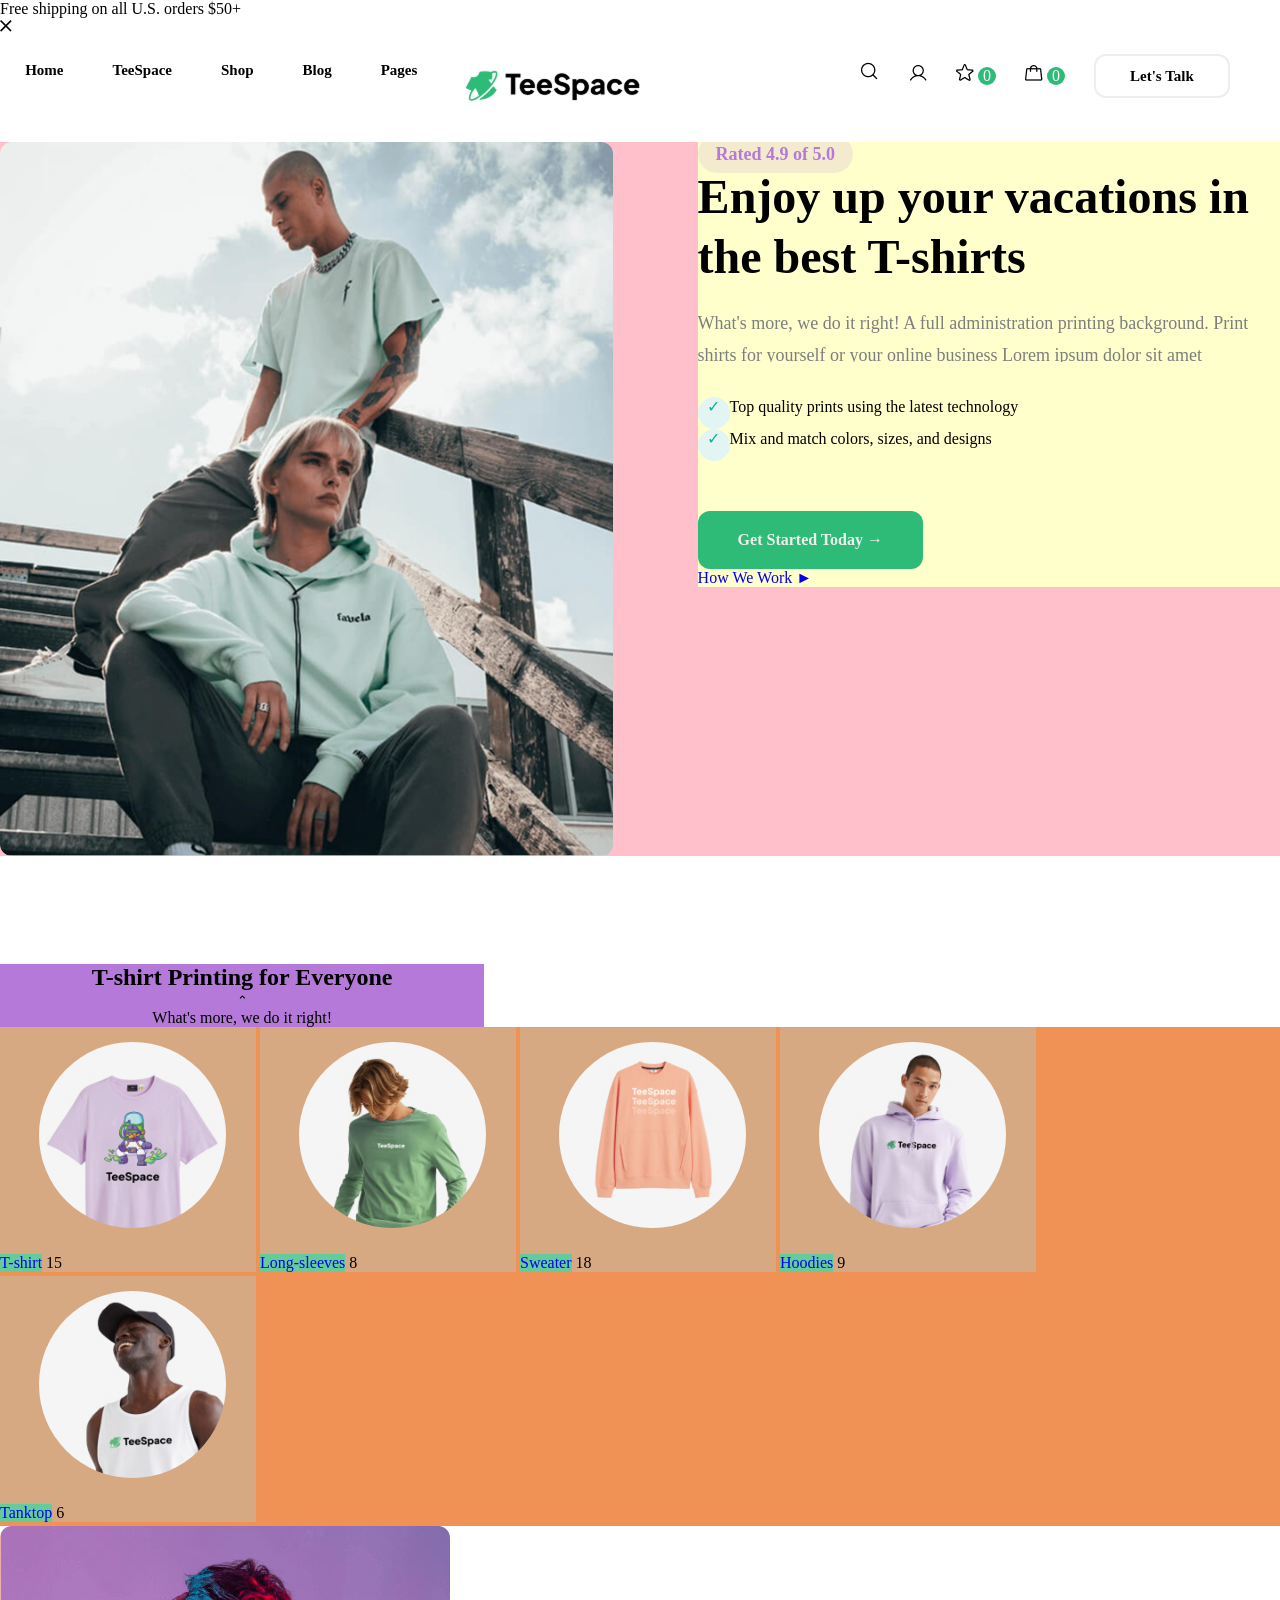
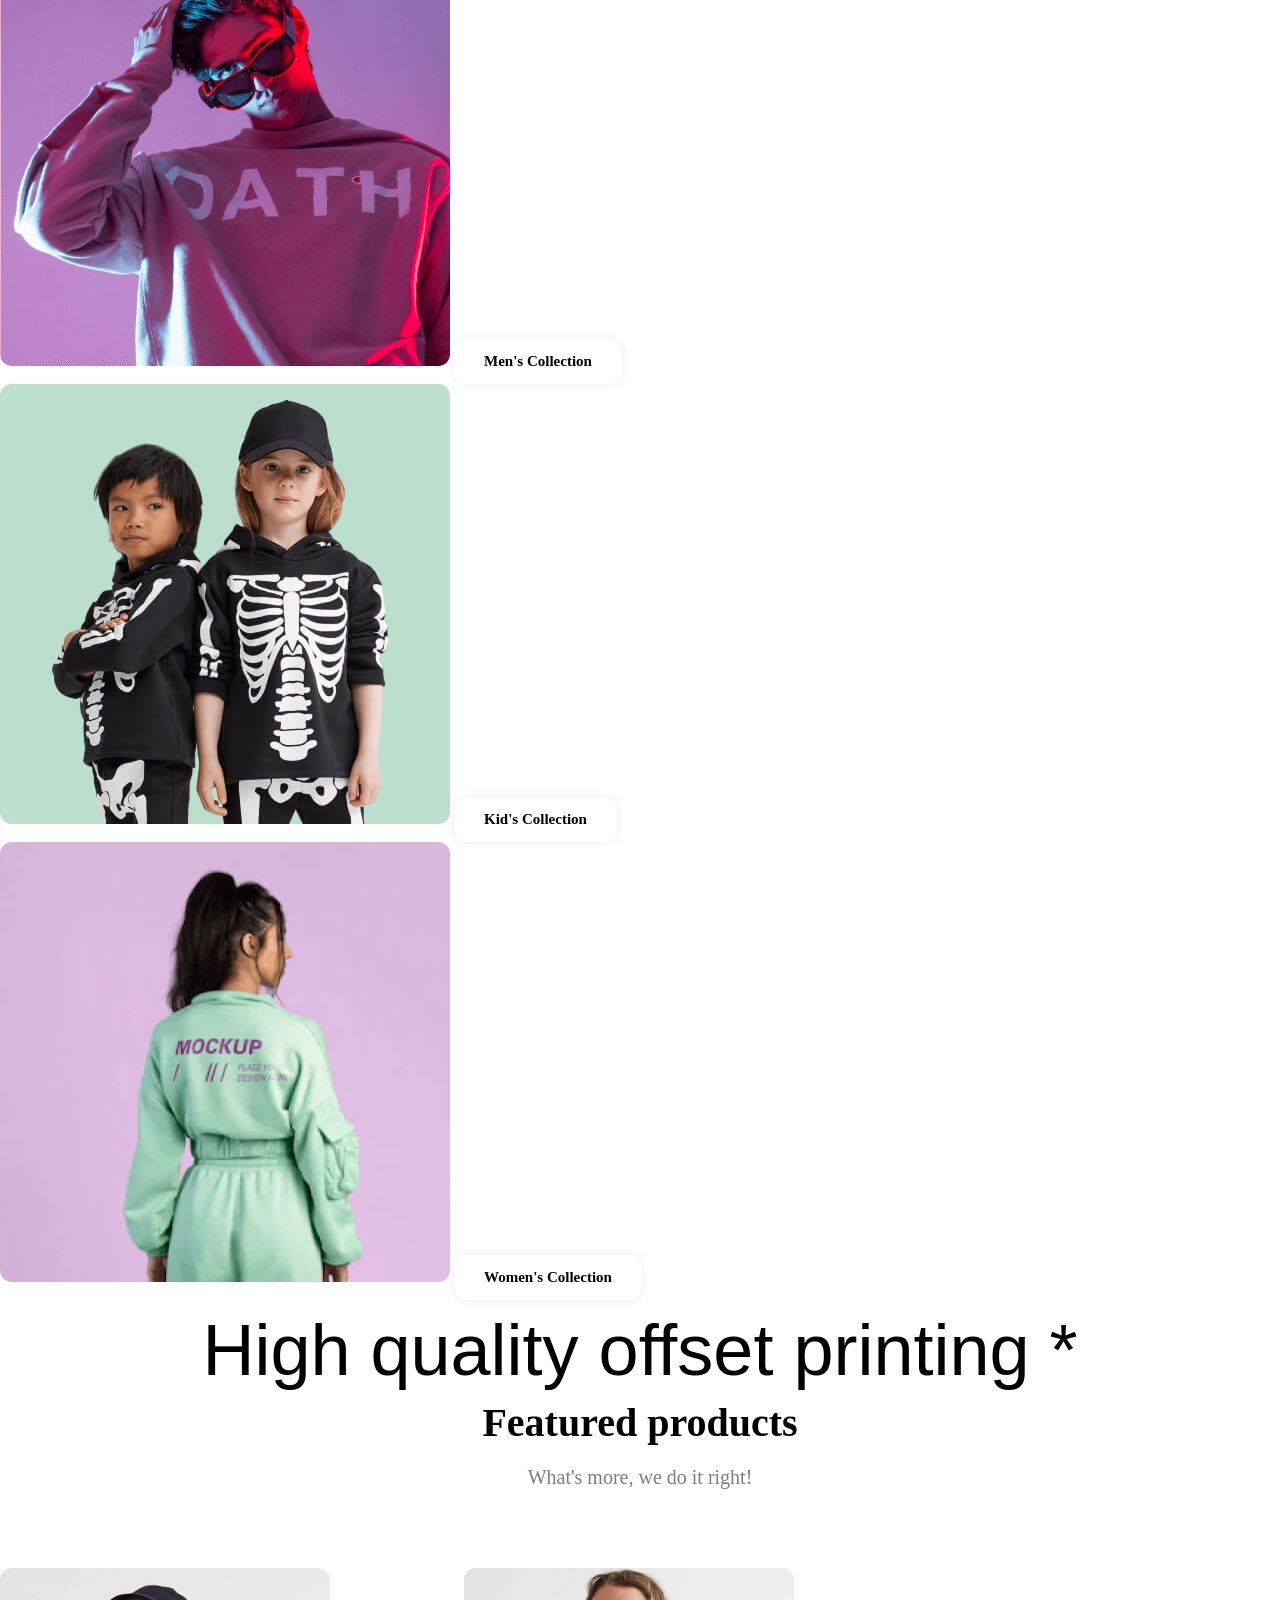
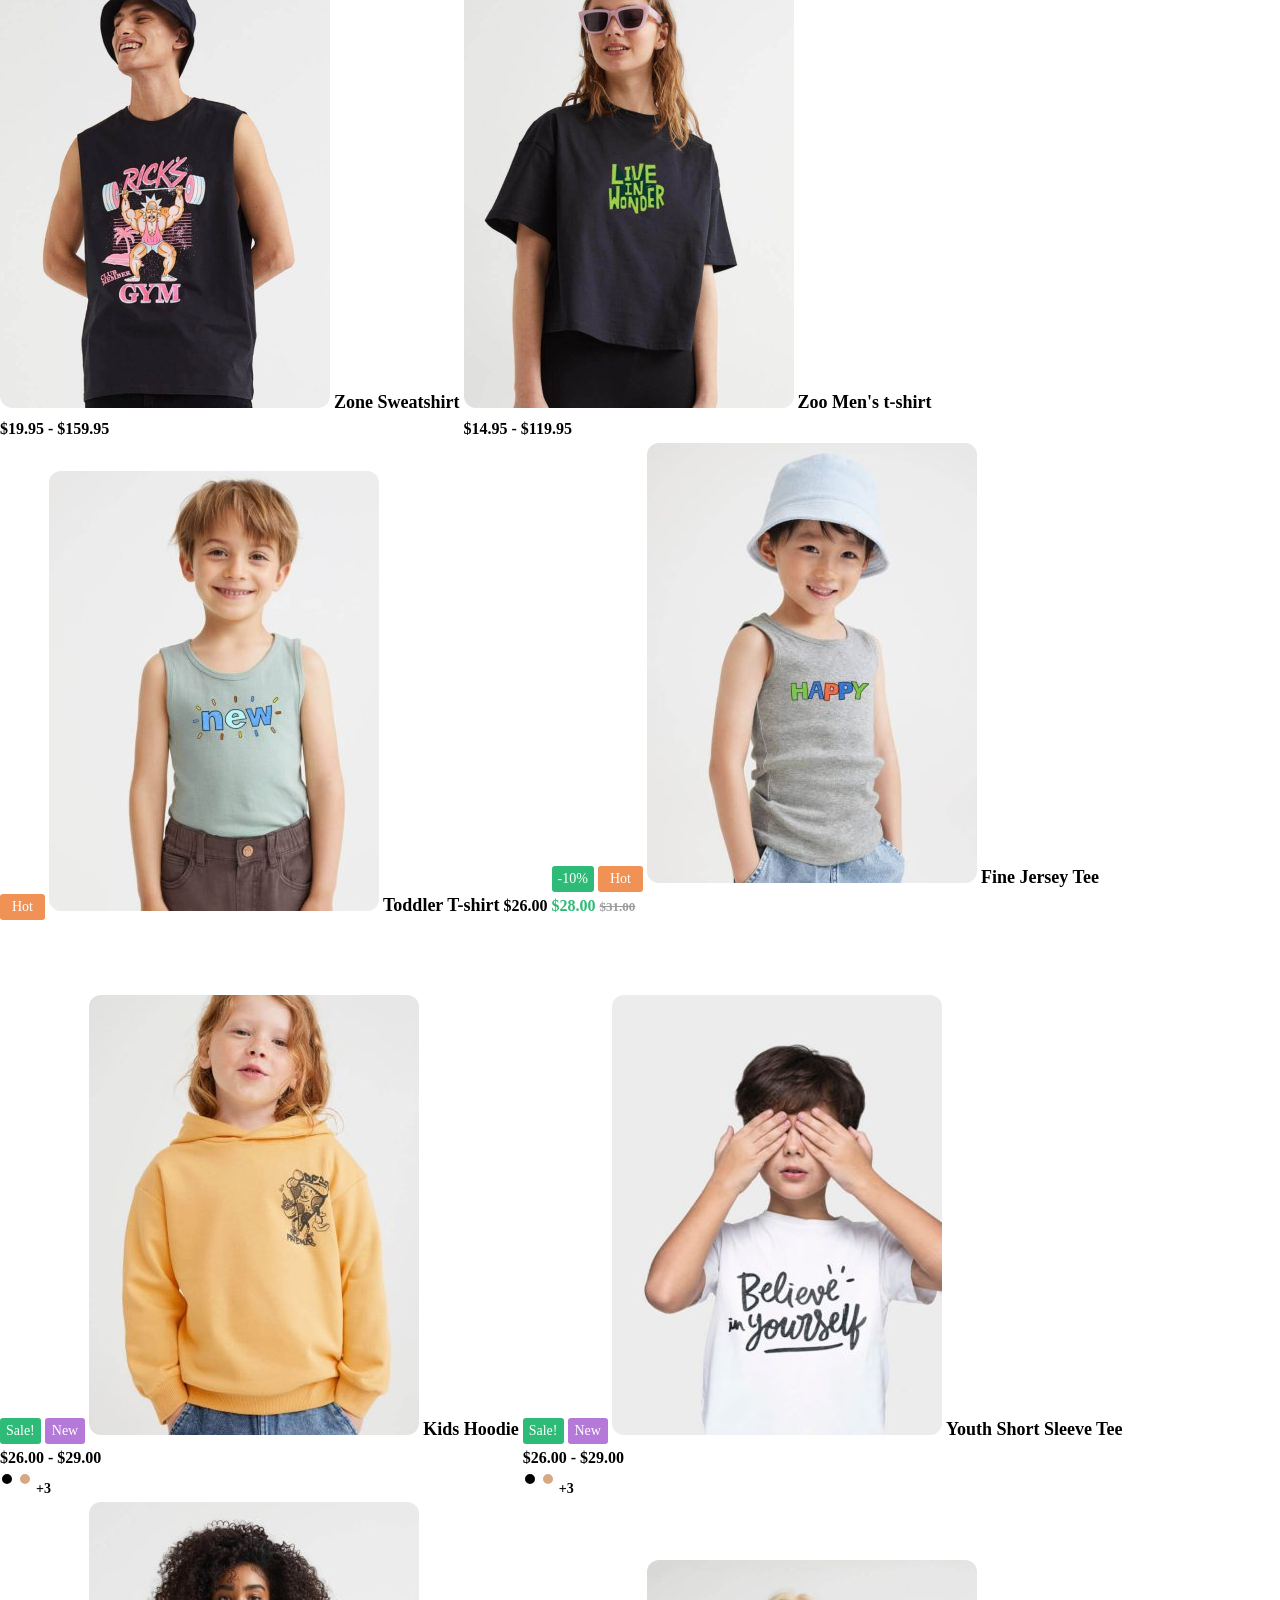
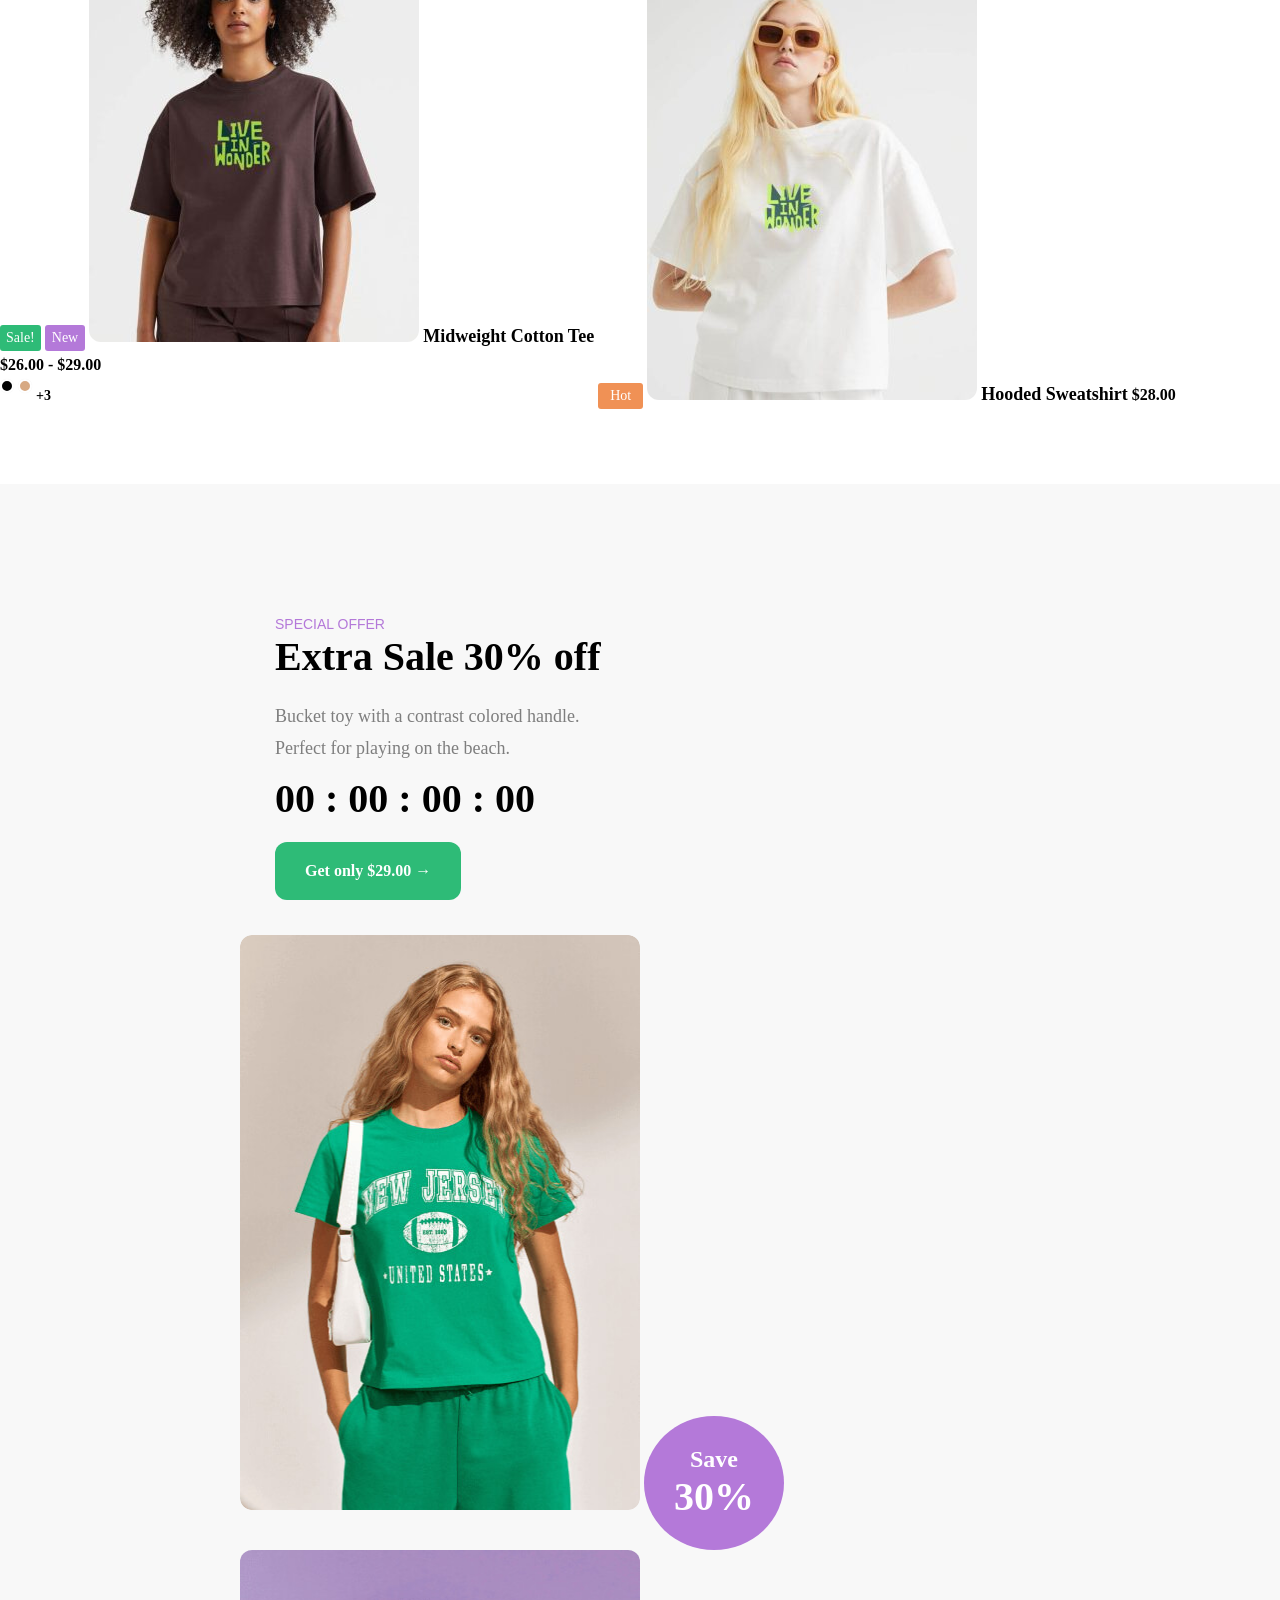
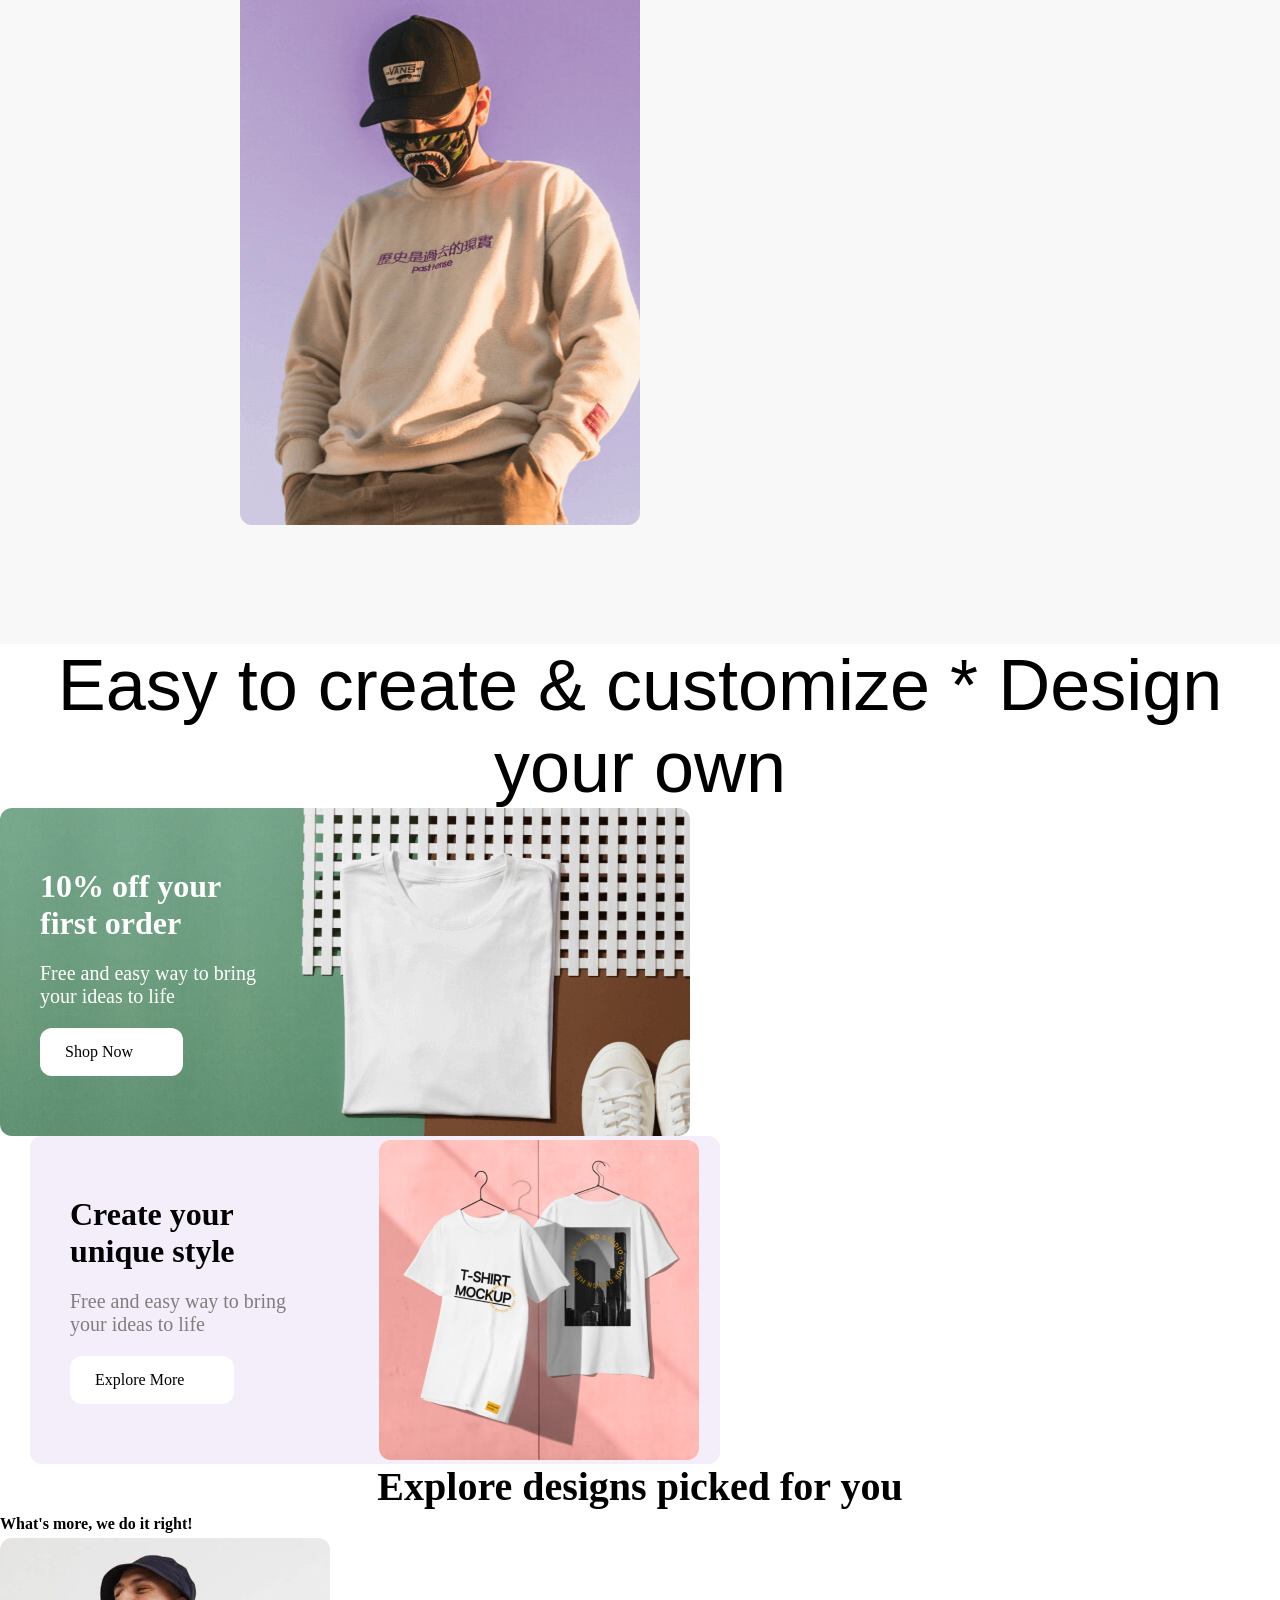
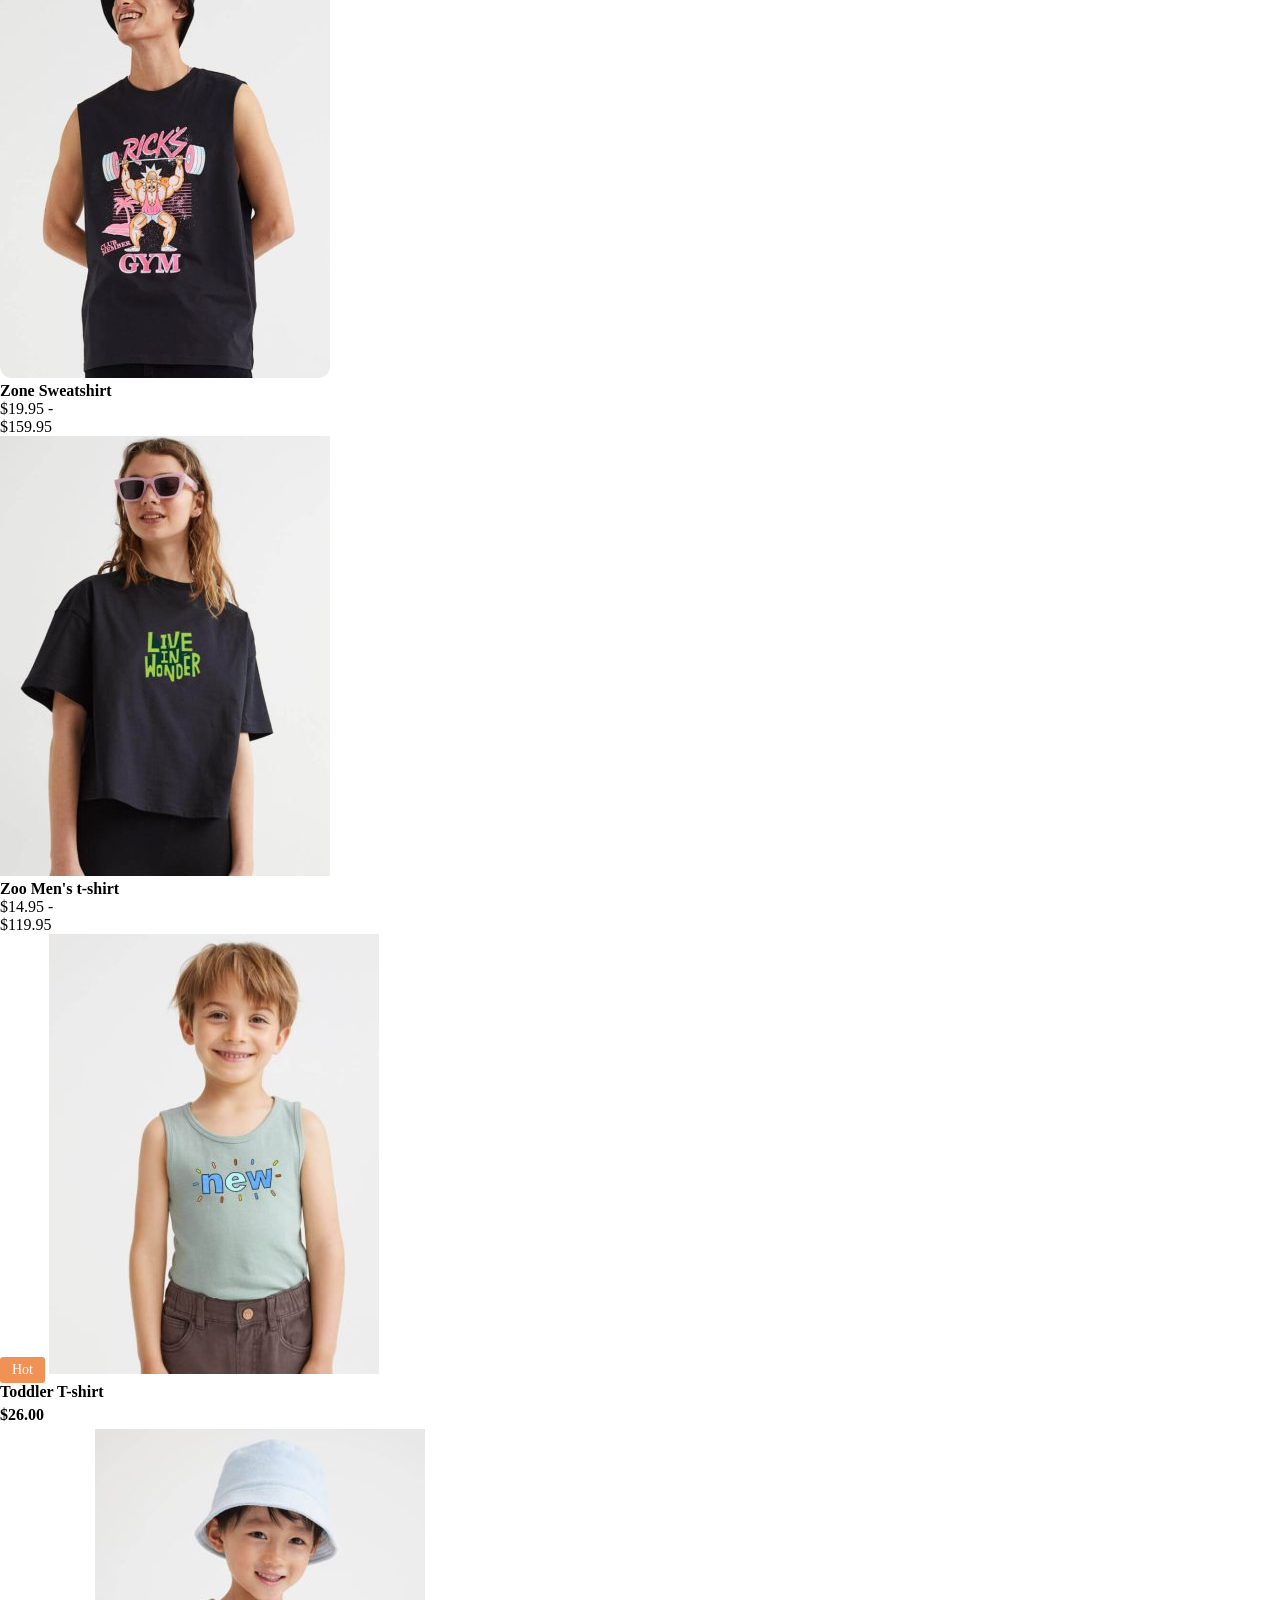
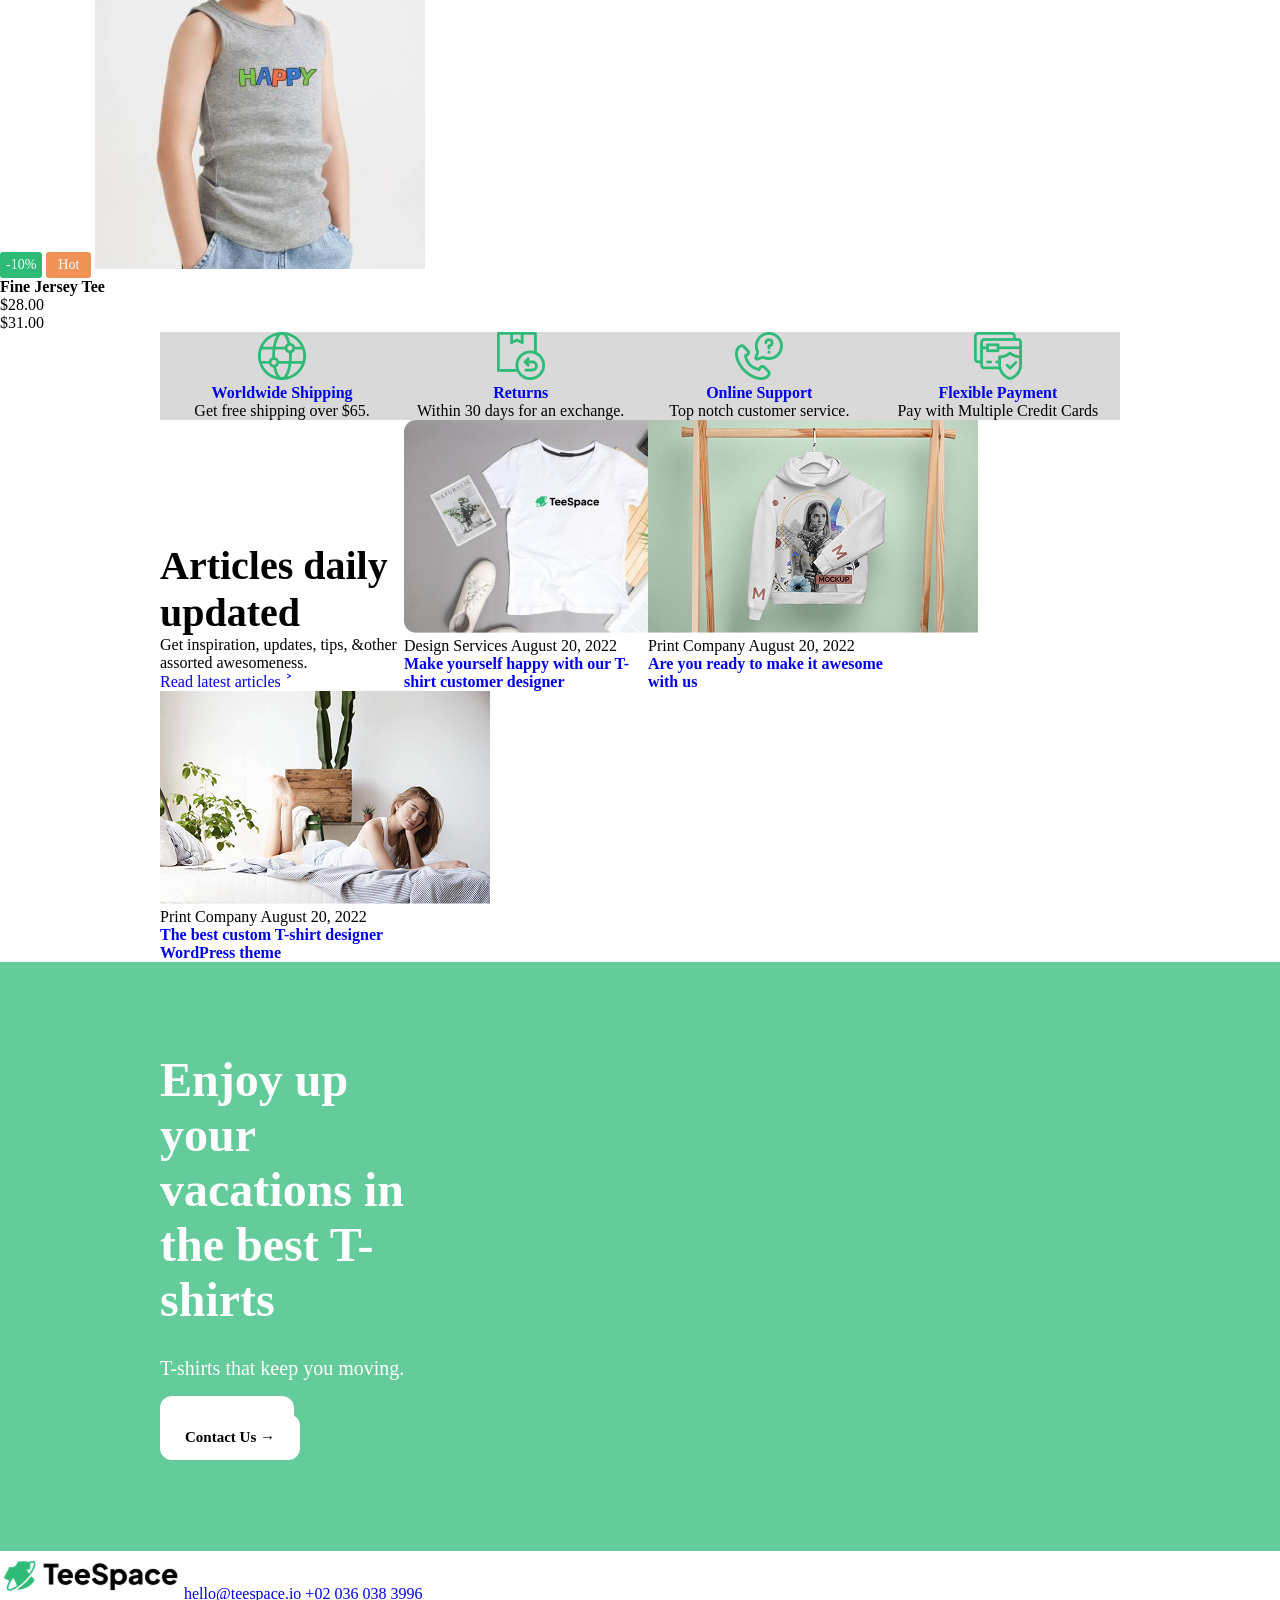
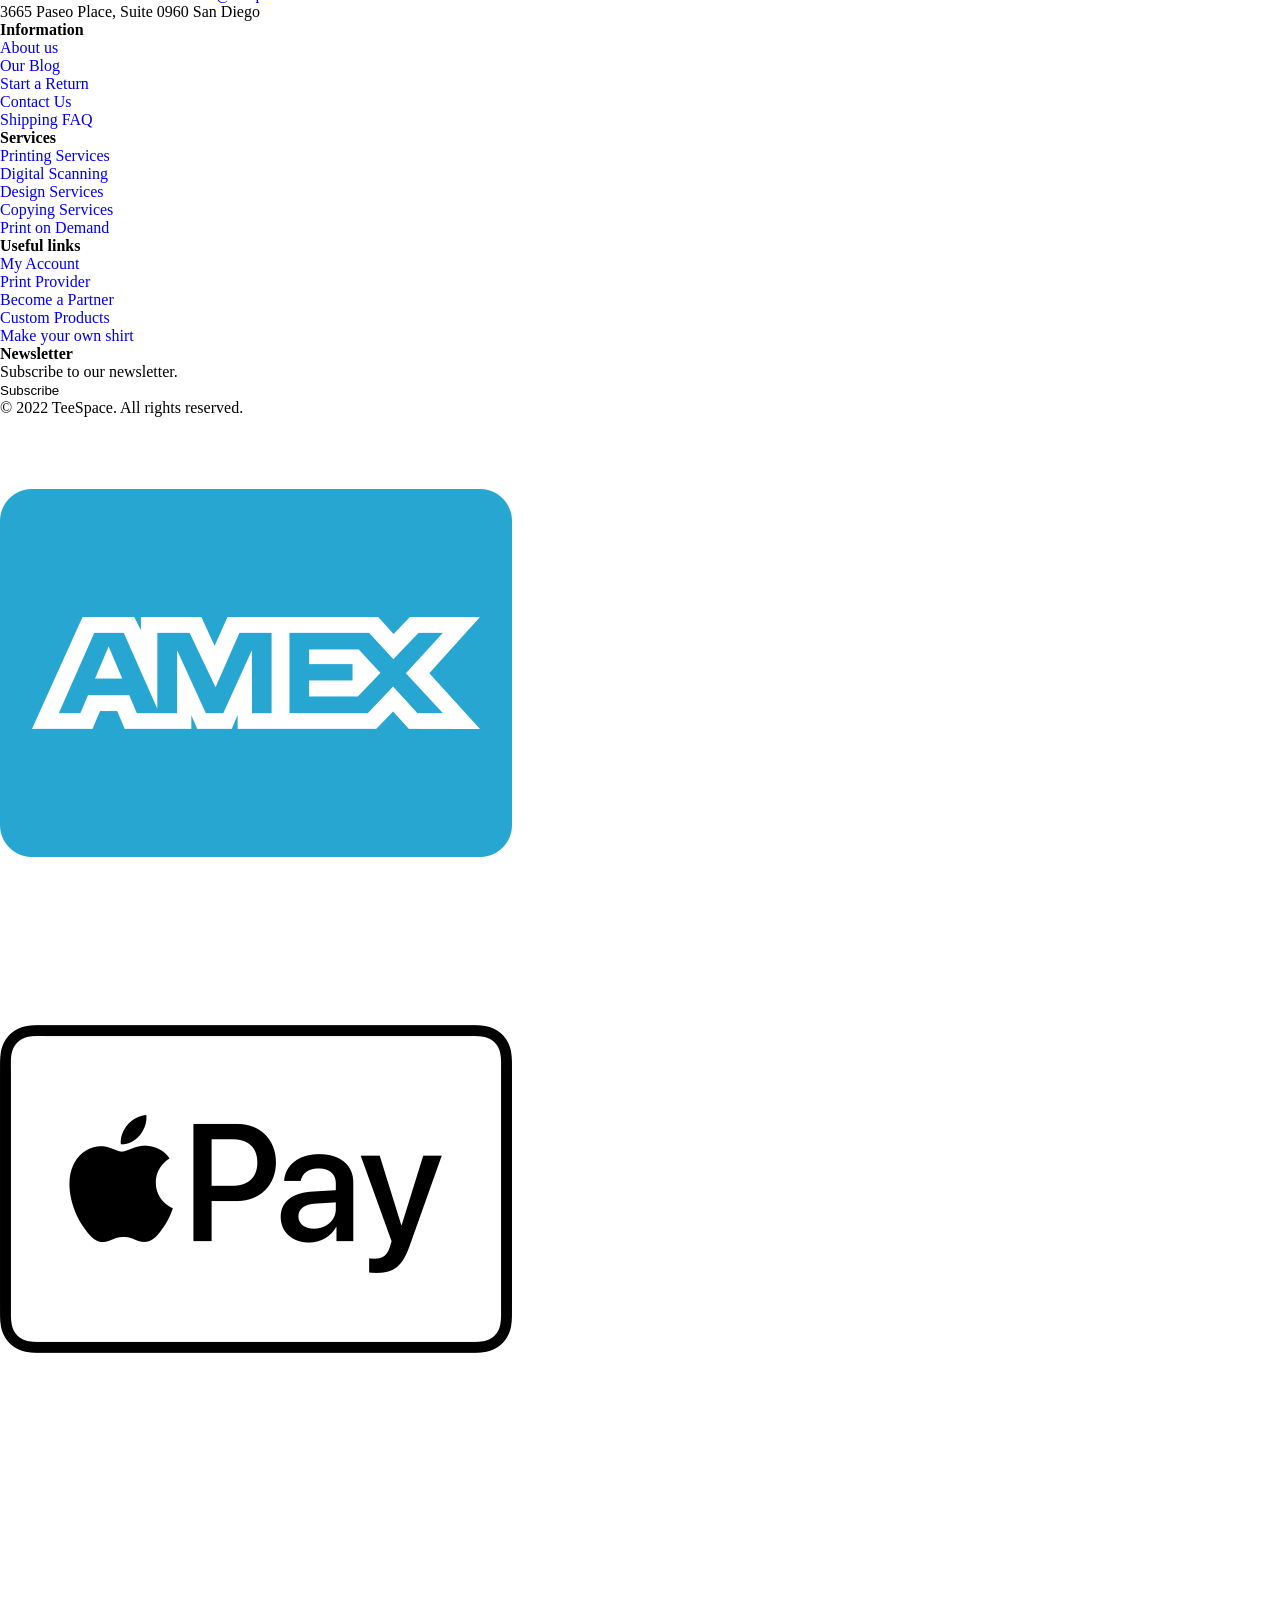
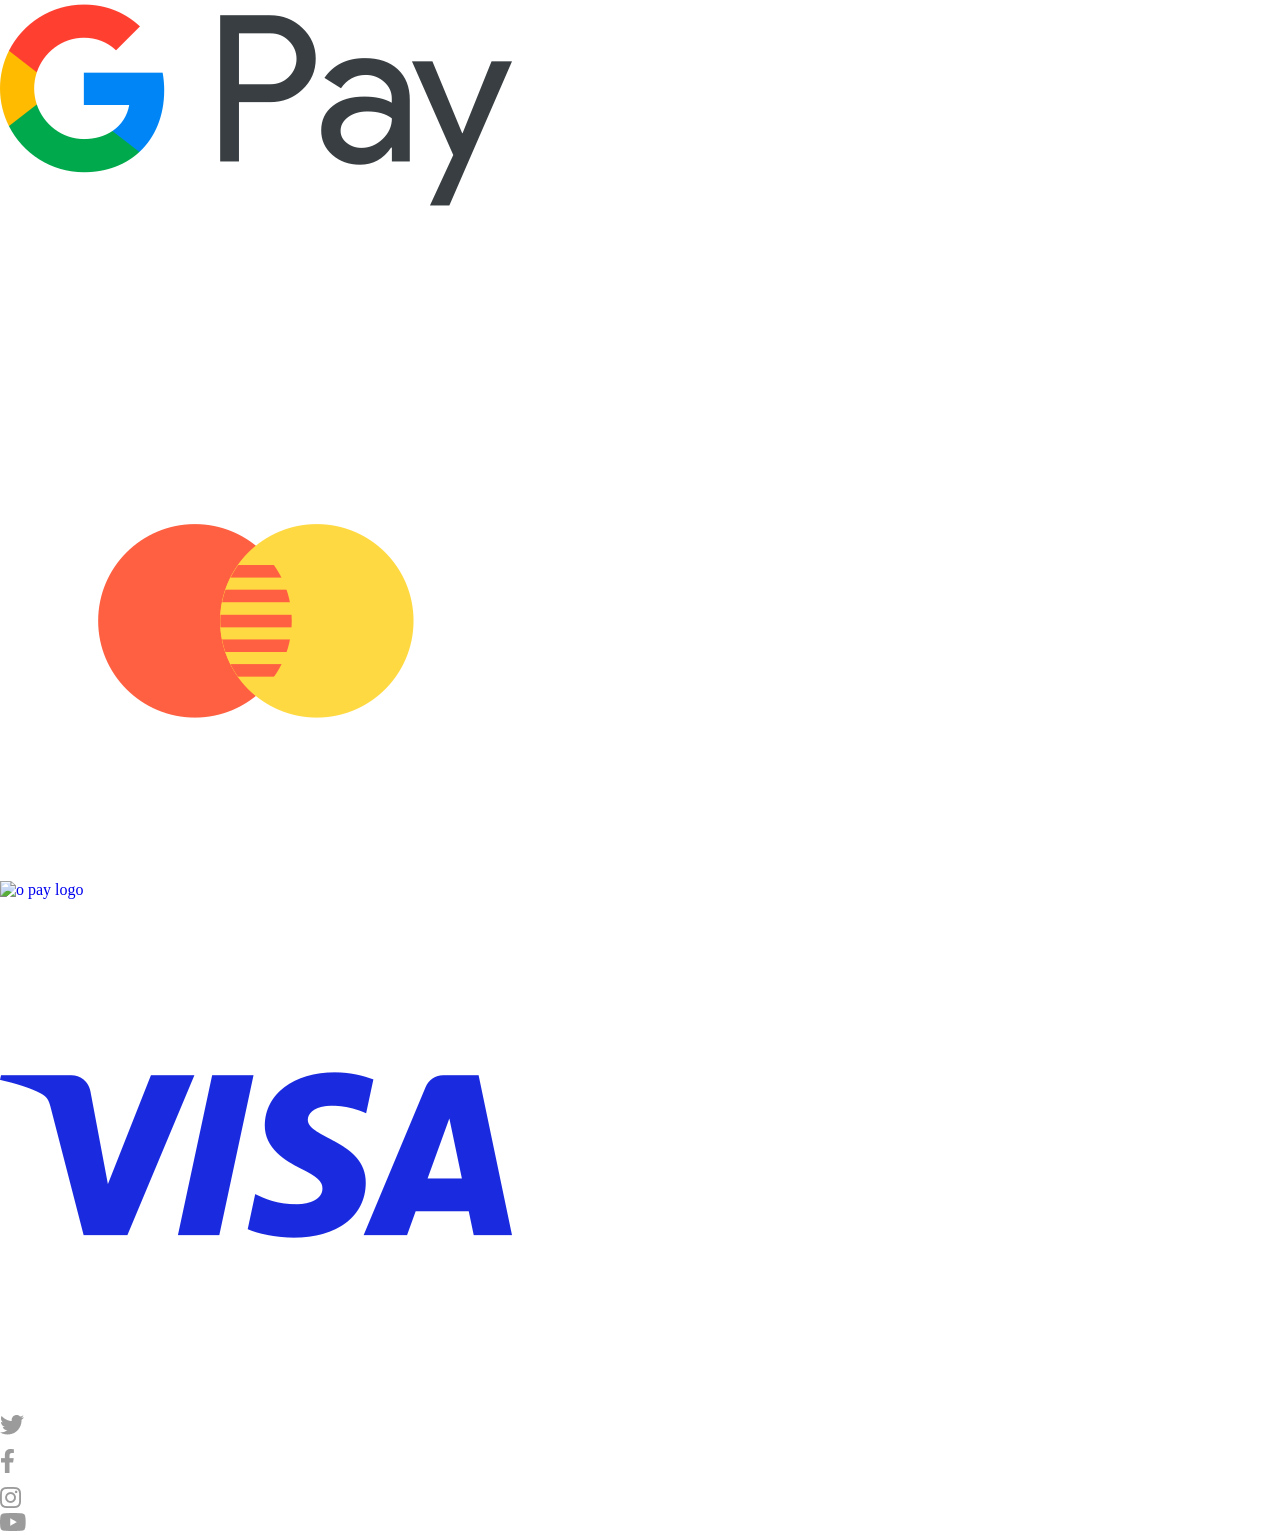
==== index.html @ a60628c3 "Add first scss" ====
<!doctype html>
<html lang="eng">
  <head>
    <title>TeeSpace</title>
    <meta charset="UTF-8" />
    <meta name="viewport" content="width=device-width, initial-scale=1.0" />
    <link rel="stylesheet" href="css\style.css" />
  </head>
  <body>
    <div class="header-ad">
      <div class="center">
        <p>Free shipping on all U.S. orders $50+</p>
      </div>
      <button><img src="images/X button.png" alt="X button" /></button>
    </div>
    <header>
      <div class="center">
        <nav class="navigation">
          <ul>
            <li><a href="#">Home</a></li>
            <li><a href="#">TeeSpace</a></li>
            <li><a href="#">Shop</a></li>
            <li><a href="#">Blog</a></li>
            <li><a href="#">Pages</a></li>
          </ul>
        </nav>
        <h1 class="main-header">
          <a href="#"><img src="images/page logo.png" alt="TeeSpace logo" /></a>
        </h1>
        <ul class="user-links">
          <li>
            <button>
              <img src="images/search symbol.png" alt="search button" />
            </button>
          </li>
          <li>
            <a href="#">
              <img src="images/profile symbol.png" alt="user profile" />
            </a>
          </li>
          <li>
            <a href="#">
              <img src="images/star symbol.png" alt="star symbol" />
            </a>
            <span class="quantity">0</span>
          </li>
          <li>
            <a href="#">
              <img src="images/shoping bag symbol.png" alt="bag symbol" />
            </a>
            <span class="quantity">0</span>
          </li>
          <li>
            <a href="#">Let's Talk</a>
          </li>
        </ul>
      </div>
    </header>
    <main>
      <section class="page-promo">
        <div class="center">
          <img src="/images/page promo pic.png" alt="two models" />
          <div class="page-promo__info">
            <span>Rated 4.9 of 5.0</span>
            <h2>Enjoy up your vacations in the best T-shirts</h2>
            <p>
              What's more, we do it right! A full administration printing
              background. Print shirts for yourself or your online business
              Lorem ipsum dolor sit amet consectetur adipisicing elit. Eos
              tenetur distinctio similique vero ex dolorum natus, amet tempore,
              unde doloremque fugiat, sit sunt perspiciatis nesciunt quas
              voluptate sed accusamus pariatur!
            </p>
            <ul class="page-promo__properties">
              <li>
                <span>&#10003;</span>Top quality prints using the latest
                technology
              </li>
              <li>
                <span>&#10003;</span>Mix and match colors, sizes, and designs
              </li>
            </ul>
            <ul class="page-promo__links">
              <li><a href="#">Get Started Today &#8594;</a></li>
              <li>
                <a href="#"> How We Work <span>&#9658;</span> </a>
              </li>
            </ul>
          </div>
        </div>
      </section>
      <section class="shirt-types">
        <div class="center">
          <div class="shirt-types__info">
            <h2>T-shirt Printing for Everyone</h2>
            <button>&#x2303;</button>
            <p>What's more, we do it right!</p>
          </div>
          <div class="shirt-types__choices">
            <div class="shirt-types__choices-style">
              <a href="#">
                <img
                  src="images\T-shirt.png"
                  alt="T-shirt"
                  class="shirt-types__choices-style-img"
                />
              </a>
              <a href="#" class="shirt-types-name"> T-shirt </a>
              <span>15</span>
            </div>
            <div class="shirt-types__choices-style">
              <a href="#">
                <img
                  src="images\longsleeve.png"
                  alt="long sleeve"
                  class="shirt-types__choices-style-img"
                />
              </a>
              <a href="#" class="shirt-types-name"> Long-sleeves </a>
              <span>8</span>
            </div>
            <div class="shirt-types__choices-style">
              <a href="#">
                <img
                  src="images\sweater.png"
                  alt="sweater"
                  class="shirt-types__choices-style-img"
                />
              </a>
              <a href="#" class="shirt-types-name"> Sweater </a>
              <span>18</span>
            </div>
            <div class="shirt-types__choices-style">
              <a href="#">
                <img
                  src="images\hoodie.png"
                  alt="hoodie"
                  class="shirt-types__choices-style-img"
                />
              </a>
              <a href="#" class="shirt-types-name"> Hoodies </a>
              <span>9</span>
            </div>
            <div class="shirt-types__choices-style">
              <a href="#">
                <img
                  src="images\Tanktop.png"
                  alt="tank top"
                  class="shirt-types__choices-style-img"
                />
              </a>
              <a href="#" class="shirt-types-name"> Tanktop </a>
              <span>6</span>
            </div>
          </div>
        </div>
      </section>
      <section class="quality-printing">
        <div class="center">
          <div class="quality-printing__choice">
            <img src="images/printing man.png" alt="man's hoodie" />
            <a href="#">Men's Collection</a>
          </div>
          <div class="quality-printing__choice">
            <img src="images/printing children.png" alt="children's hoodies" />
            <a href="#">Kid's Collection</a>
          </div>
          <div class="quality-printing__choice">
            <img src="images/printing woman.png" alt="woman's hoodie" />
            <a href="#">Women's Collection</a>
          </div>
          <h2>High quality offset printing *</h2>
        </div>
      </section>
      <section class="featured">
        <div class="center">
          <h2>Featured products</h2>
          <p>What's more, we do it right!</p>
          <div class="featured__product">
            <img src="images\man-model.png" alt="man model" />
            <h4>Zone Sweatshirt</h4>
            <ul>
              <li>$19.95 -</li>
              <li>$159.95</li>
            </ul>
          </div>
          <div class="featured__product">
            <img src="images\woman-model.png" alt="woman model" />
            <h4>Zoo Men's t-shirt</h4>
            <ul>
              <li>$14.95 -</li>
              <li>$119.95</li>
            </ul>
          </div>
          <div class="featured__product">
            <span class="sale-hot">Hot</span>
            <img src="images\child-model.png" alt="child model" />
            <h4>Toddler T-shirt</h4>
            <p>$26.00</p>
          </div>
          <div class="featured__product">
            <span class="sale-10">-10%</span>
            <span class="sale-hot">Hot</span>
            <img src="images\child-model 2.png" alt="child model" />
            <h4>Fine Jersey Tee</h4>
            <ul class="featured__product--different">
              <li>$28.00</li>
              <li>$31.00</li>
            </ul>
          </div>
          <div class="featured__product">
            <span class="sale-sale">Sale!</span>
            <span class="sale-new">New</span>
            <img src="images\child-model3.png" alt="child model" />
            <h4>Kids Hoodie</h4>
            <ul>
              <li>$26.00 -</li>
              <li>$29.00</li>
            </ul>
            <ul>
              <li><span class="color1">color1</span></li>
              <li><span class="color2">color2</span></li>
              <li><span class="more-colors">+3</span></li>
            </ul>
          </div>
          <div class="featured__product">
            <span class="sale-sale">Sale!</span>
            <span class="sale-new">New</span>
            <img src="images\child-model 4.png" alt="child model" />
            <h4>Youth Short Sleeve Tee</h4>
            <ul>
              <li>$26.00 -</li>
              <li>$29.00</li>
            </ul>
            <ul>
              <li><span class="color1">color1</span></li>
              <li><span class="color2">color2</span></li>
              <li><span class="more-colors">+3</span></li>
            </ul>
          </div>
          <div class="featured__product">
            <span class="sale-sale">Sale!</span>
            <span class="sale-new">New</span>
            <img src="images\woman-model2.png" alt="woman model" />
            <h4>Midweight Cotton Tee</h4>
            <ul>
              <li>$26.00 -</li>
              <li>$29.00</li>
            </ul>
            <ul>
              <li><span class="color1">color1</span></li>
              <li><span class="color2">color2</span></li>
              <li><span class="more-colors">+3</span></li>
            </ul>
          </div>
          <div class="featured__product">
            <span class="sale-hot">Hot</span>
            <img src="images\woman-model3.png" alt="woman model" />
            <h4>Hooded Sweatshirt</h4>
            <p>$28.00</p>
          </div>
        </div>
      </section>
      <section class="special-offer">
        <div class="center">
          <div class="special-offer__info">
            <span>SPECIAL OFFER</span>
            <h2>Extra Sale 30% off</h2>
            <p>
              Bucket toy with a contrast colored handle. Perfect for playing on
              the beach.
            </p>
            <time>00&nbsp;:&nbsp;00&nbsp;:&nbsp;00&nbsp;:&nbsp;00</time>
            <a>Get only $29.00 &#8594;</a>
          </div>
          <div class="special-offer__promo">
            <img src="images\offer-model.png" alt="woman-model" />
            <span class="special-offer__promo-sale">
              <ul>
                <li>Save</li>
                <li>30%</li>
              </ul>
            </span>
            <img src="images\offer-model-2.png" alt="man-model" />
          </div>
        </div>
      </section>
      <section class="customize">
        <div class="center">
          <h2>Easy to create & customize * Design your own</h2>
          <div class="customize__info">
            <h3>10% off your first order</h3>
            <p>Free and easy way to bring your ideas to life</p>
            <a href="#">Shop Now</a>
          </div>
          <div class="customize__info customize__info--right">
            <h3>Create your unique style</h3>
            <p>Free and easy way to bring your ideas to life</p>
            <a href="#">Explore More</a>
          </div>
        </div>
      </section>
      <section class="picked-designs">
        <div class="center">
          <div class="picked-designs-info">
            <h2>Explore designs picked for you</h2>
            <p>What's more, we do it right!</p>
          </div>
          <div class="Featured__product">
            <img src="images\man-model.png" alt="man model" />
            <h4>Zone Sweatshirt</h4>
            <ul>
              <li>$19.95 -</li>
              <li>$159.95</li>
            </ul>
          </div>
          <div class="Featured__product">
            <img src="images\woman-model.png" alt="woman model" />
            <h4>Zoo Men's t-shirt</h4>
            <ul>
              <li>$14.95 -</li>
              <li>$119.95</li>
            </ul>
          </div>
          <div class="Featured__product">
            <span class="sale-hot">Hot</span>
            <img src="images\child-model.png" alt="child model" />
            <h4>Toddler T-shirt</h4>
            <p>$26.00</p>
          </div>
          <div class="Featured__product">
            <span class="sale-10">-10%</span>
            <span class="sale-hot">Hot</span>
            <img src="images\child-model 2.png" alt="child model" />
            <h4>Fine Jersey Tee</h4>
            <ul class="Featured__product--different">
              <li>$28.00</li>
              <li>$31.00</li>
            </ul>
          </div>
        </div>
      </section>
      <section class="services">
        <div class="center">
          <div class="services__option">
            <a href="#">
              <img src="images\symbol-world.png" alt="world symbol" />
            </a>
            <a href="#">
              <h4>Worldwide Shipping</h4>
            </a>
            <p>Get free shipping over $65.</p>
          </div>
          <div class="services__option">
            <a href="#">
              <img src="images\symbol-box.png" alt="box symbol" />
            </a>
            <a href="#">
              <h4>Returns</h4>
            </a>
            <p>Within 30 days for an exchange.</p>
          </div>
          <div class="services__option">
            <a href="#">
              <img src="images\symbol-phone.png" alt="phone symbol" />
            </a>
            <a href="#">
              <h4>Online Support</h4>
            </a>
            <p>Top notch customer service.</p>
          </div>
          <div class="services__option">
            <a href="#">
              <img src="images\symbol-card.png" alt="card symbol" />
            </a>
            <a href="#">
              <h4>Flexible Payment</h4>
            </a>
            <p>Pay with Multiple Credit Cards</p>
          </div>
        </div>
      </section>
      <section class="article">
        <div class="center">
          <div class="article__info">
            <h3>Articles daily updated</h3>
            <p>Get inspiration, updates, tips, &other assorted awesomeness.</p>
            <a href="#">Read latest articles &#x2C3;</a>
          </div>
          <div class="article__item">
            <a href="#">
              <img src="images\article T-shirt.png" alt="white t-shirt" />
            </a>
            <span>Design Services</span>
            <span>August 20, 2022</span>
            <h4>
              <a href="#">
                Make yourself happy with our T-shirt customer designer
              </a>
            </h4>
          </div>
          <div class="article__item">
            <a href="#">
              <img src="images\article Hoodie.png" alt="colorful hoodie" />
            </a>
            <span>Print Company</span>
            <span>August 20, 2022</span>
            <h4><a href="#"> Are you ready to make it awesome with us </a></h4>
          </div>
          <div class="article__item">
            <a href="#">
              <img src="images\article user.png" alt="female customer" />
            </a>
            <span>Print Company</span>
            <span>August 20, 2022</span>
            <h4>
              <a href="#"> The best custom T-shirt designer WordPress theme </a>
            </h4>
          </div>
        </div>
      </section>
    </main>
    <footer>
      <section class="footer-ad">
        <!-- TODO: -->
        <!-- <img src="images\ad background.png" alt="printed hoodie"/> -->
        <div class="center">
          <div class="footer-ad_info">
            <h2>Enjoy up your vacations in the best T-shirts</h2>
            <p>T-shirts that keep you moving.</p>
            <ul>
              <li><a href="#">Shop Now &#8594;</a></li>
              <li><a href="#">Contact Us &#8594;</a></li>
            </ul>
          </div>
        </div>
      </section>
      <section class="footer-info">
        <div class="center">
          <div class="footer-info__upper">
            <div class="footer-info__upper-contact">
              <a href="#">
                <img src="images/page logo.png" alt="TeeSpace logo" />
              </a>
              <a href="hello@teespace.io">hello@teespace.io</a>
              <a href="tel:+02 036 038 3996">+02 036 038 3996</a>
              <p>3665 Paseo Place, Suite 0960 San Diego</p>
            </div>
            <h4>Information</h4>
            <ul>
              <li><a href="#">About us</a></li>
              <li><a href="#">Our Blog</a></li>
              <li><a href="#">Start a Return</a></li>
              <li><a href="#">Contact Us</a></li>
              <li><a href="#">Shipping FAQ</a></li>
            </ul>
            <h4>Services</h4>
            <ul>
              <li><a href="#">Printing Services</a></li>
              <li><a href="#">Digital Scanning</a></li>
              <li><a href="#">Design Services</a></li>
              <li><a href="#">Copying Services</a></li>
              <li><a href="#">Print on Demand</a></li>
            </ul>
            <h4>Useful links</h4>
            <ul>
              <li><a href="#">My Account</a></li>
              <li><a href="#">Print Provider</a></li>
              <li><a href="#">Become a Partner</a></li>
              <li><a href="#">Custom Products</a></li>
              <li><a href="#">Make your own shirt</a></li>
            </ul>
            <div class="footer-info__upper-user">
              <h4>Newsletter</h4>
              <p>Subscribe to our newsletter.</p>
              <button>Subscribe</button>
            </div>
          </div>
          <div class="footer-info__bottom-payment">
            <p>&copy; 2022 TeeSpace. All rights reserved.</p>
            <div class="footer-info__bottom">
              <ul>
                <li>
                  <a href="#">
                    <img src="images\payment-amex.png" alt="amex logo" />
                  </a>
                </li>
                <li>
                  <a href="#">
                    <img
                      src="images\payment-apple-pay.png"
                      alt="apple pay logo"
                    />
                  </a>
                </li>
                <li>
                  <a href="#">
                    <img
                      src="images\payment-google-pay.png"
                      alt="google pay logo"
                    />
                  </a>
                </li>
                <li>
                  <a href="#">
                    <img
                      src="images\payment-mastercard.png"
                      alt="mastercard logo"
                    />
                  </a>
                </li>
                <li>
                  <a href="#"><img src="" alt="o pay logo" /></a>
                </li>
                <li>
                  <a href="#">
                    <img src="images\payment-visa.png" alt="visa card logo" />
                  </a>
                </li>
              </ul>
            </div>
            <div class="footer-info__bottom-media">
              <ul>
                <li>
                  <a href="#">
                    <img src="images\Symbol-tweeter.png" alt="tweeter symbol" />
                  </a>
                </li>
                <li>
                  <a href="#">
                    <img
                      src="images\Symbol-facebook.png"
                      alt="facebook symbol"
                    />
                  </a>
                </li>
                <li>
                  <a href="#">
                    <img
                      src="images\symbol-instagram.png"
                      alt="instagram symbol"
                    />
                  </a>
                </li>
                <li>
                  <a href="#">
                    <img src="images\Symbol-youtube.png" alt="youtube symbol" />
                  </a>
                </li>
              </ul>
            </div>
          </div>
        </div>
      </section>
    </footer>
  </body>
</html>
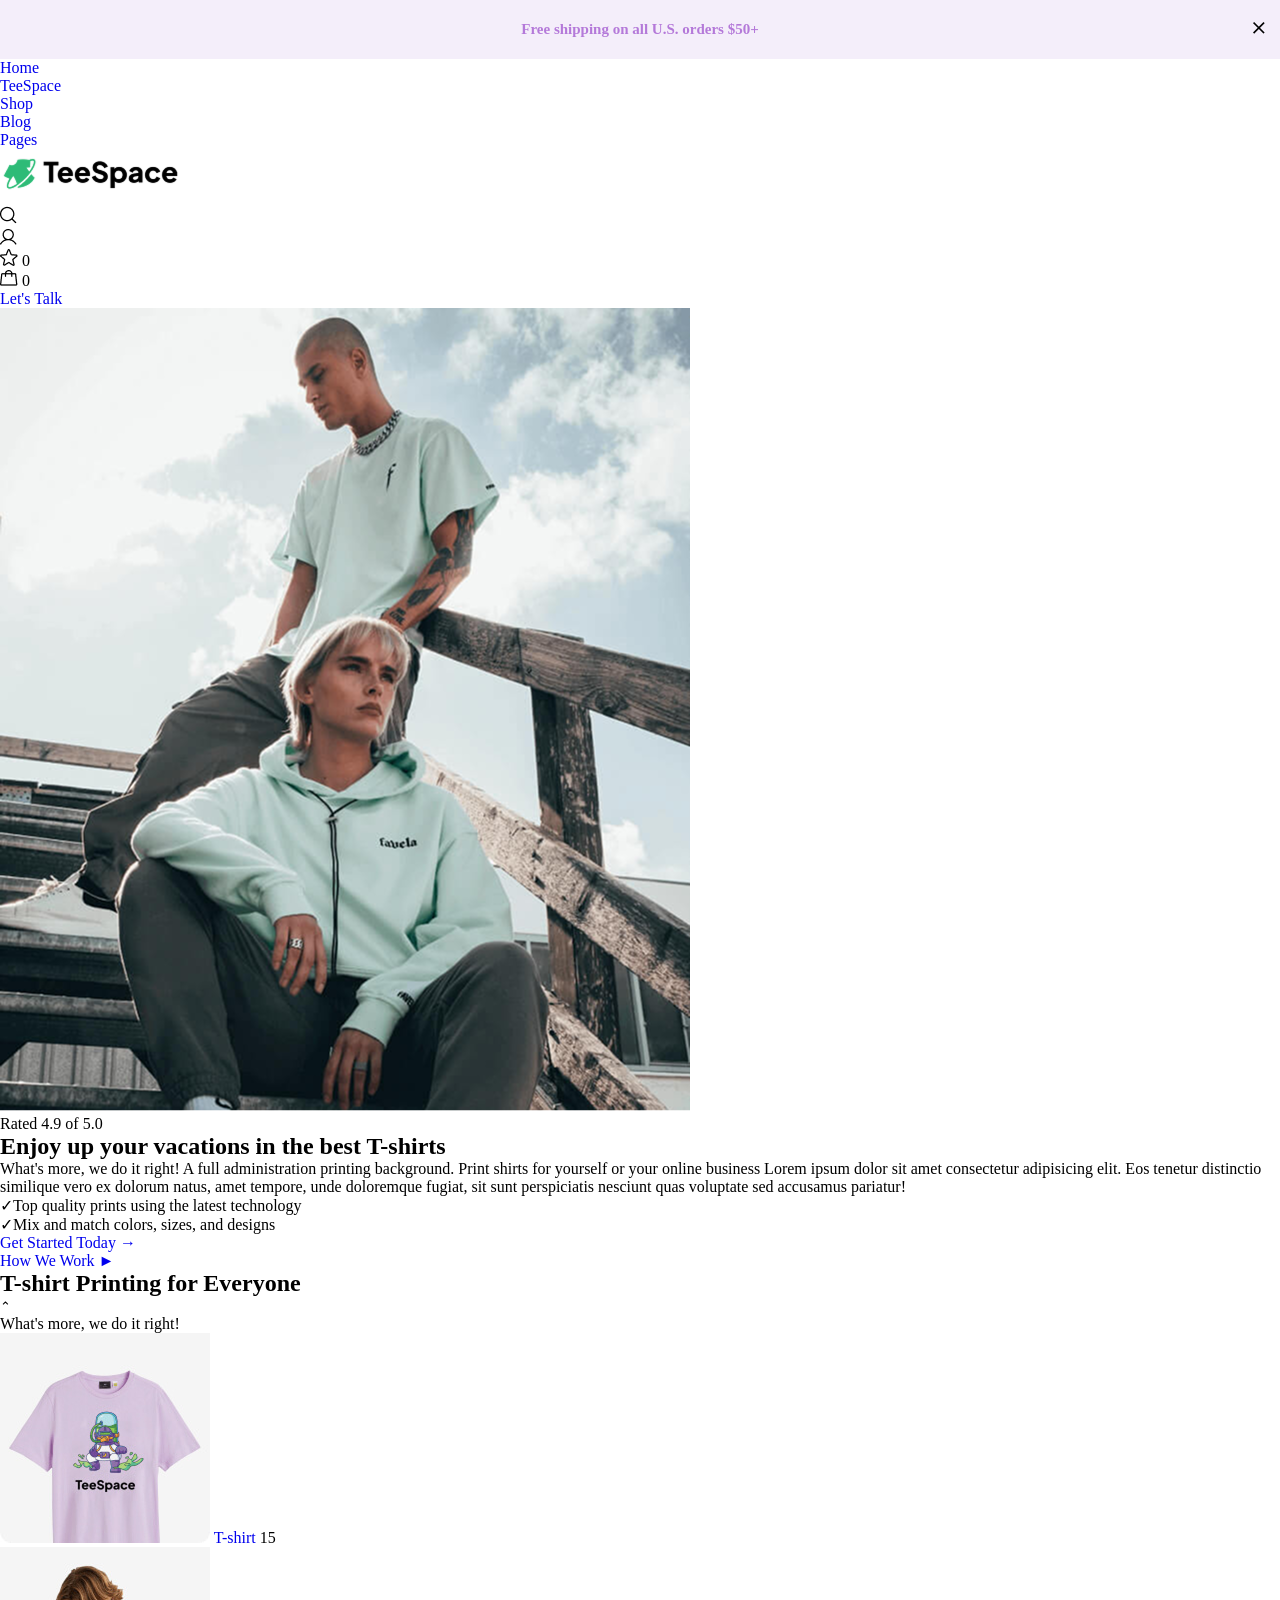
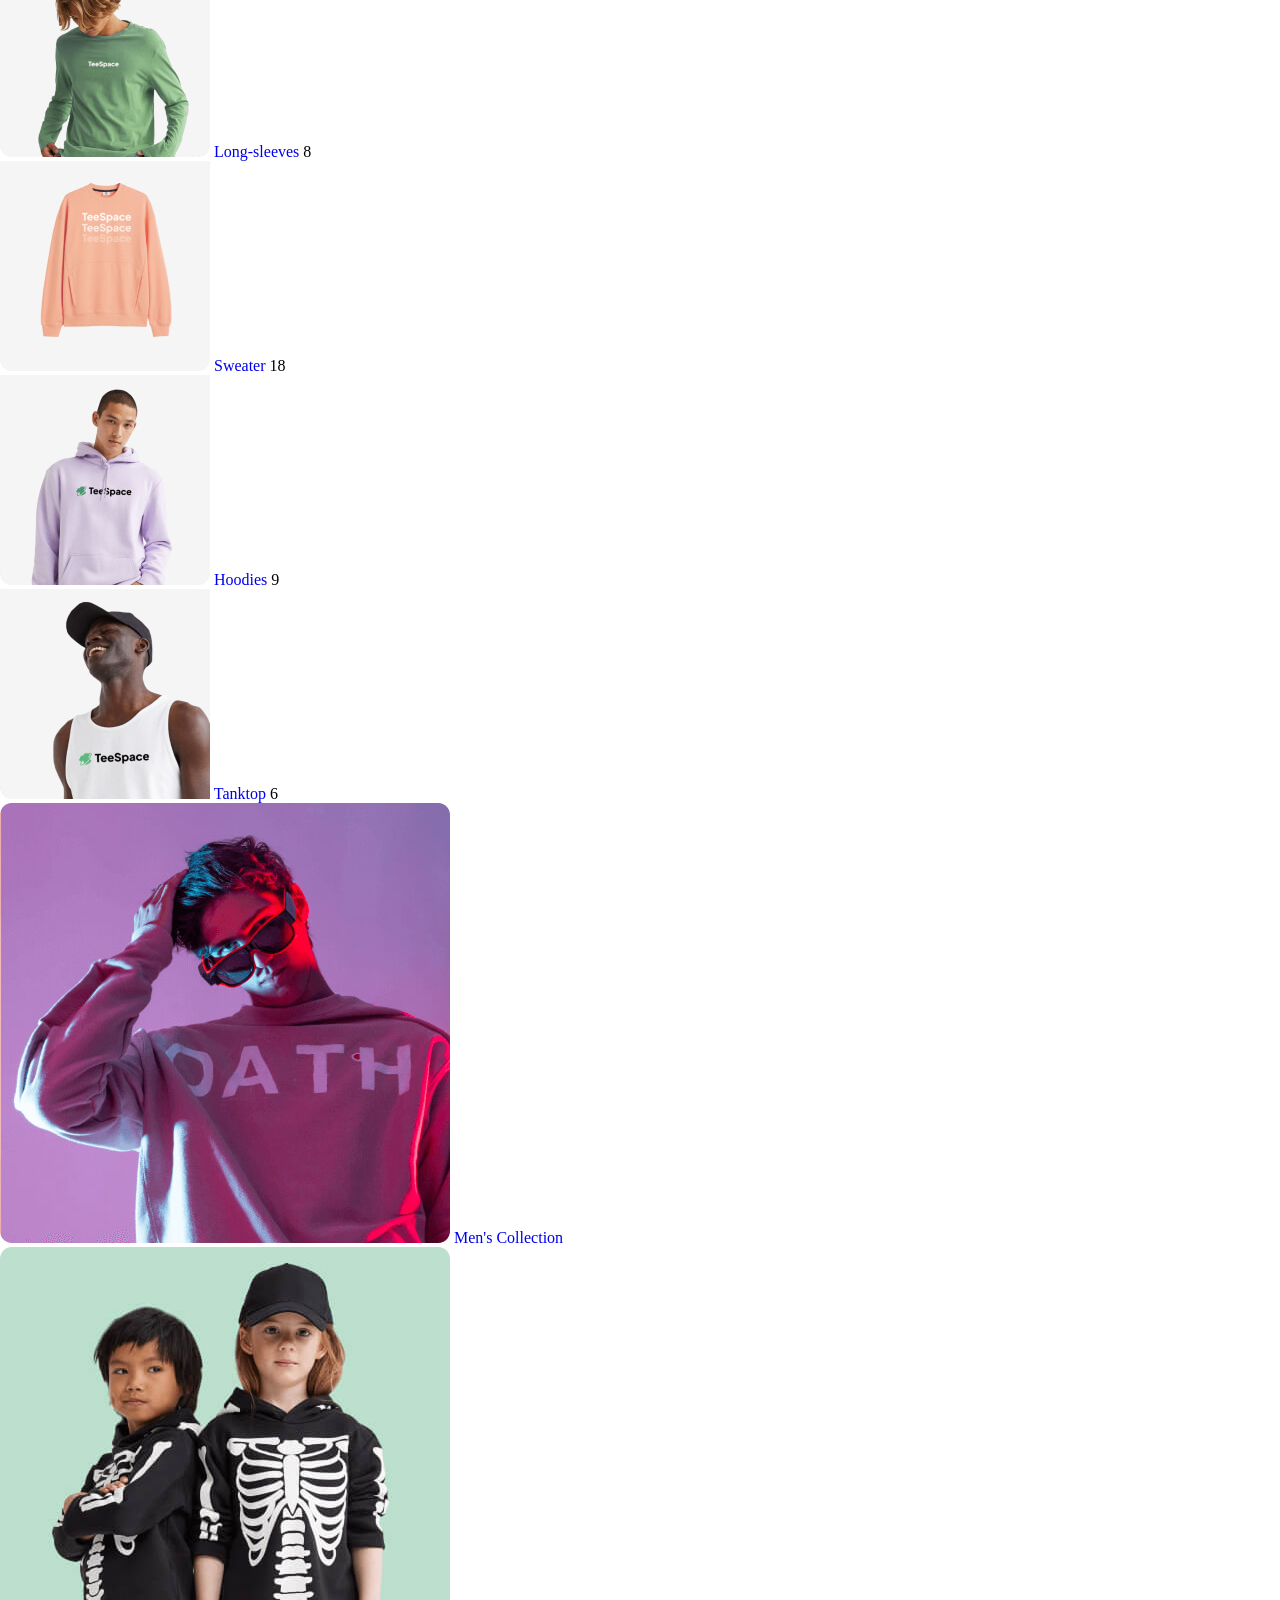
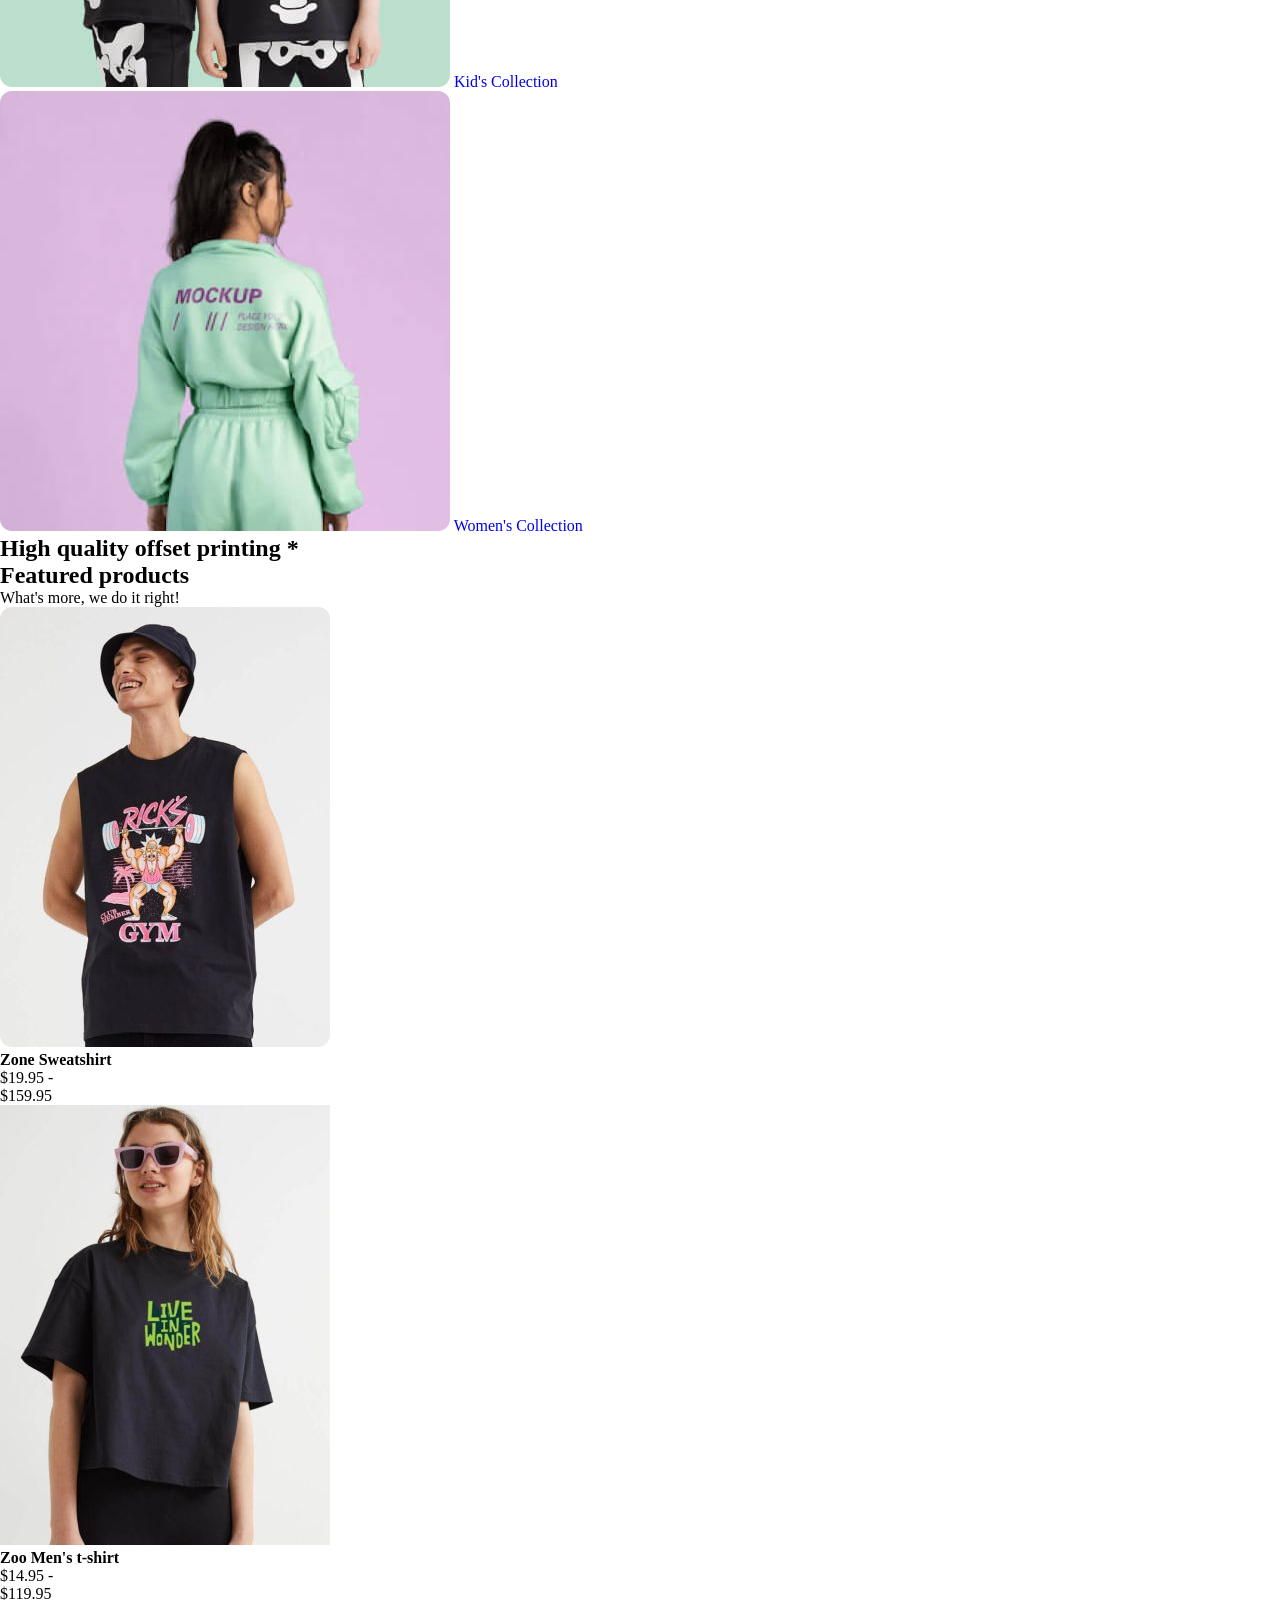
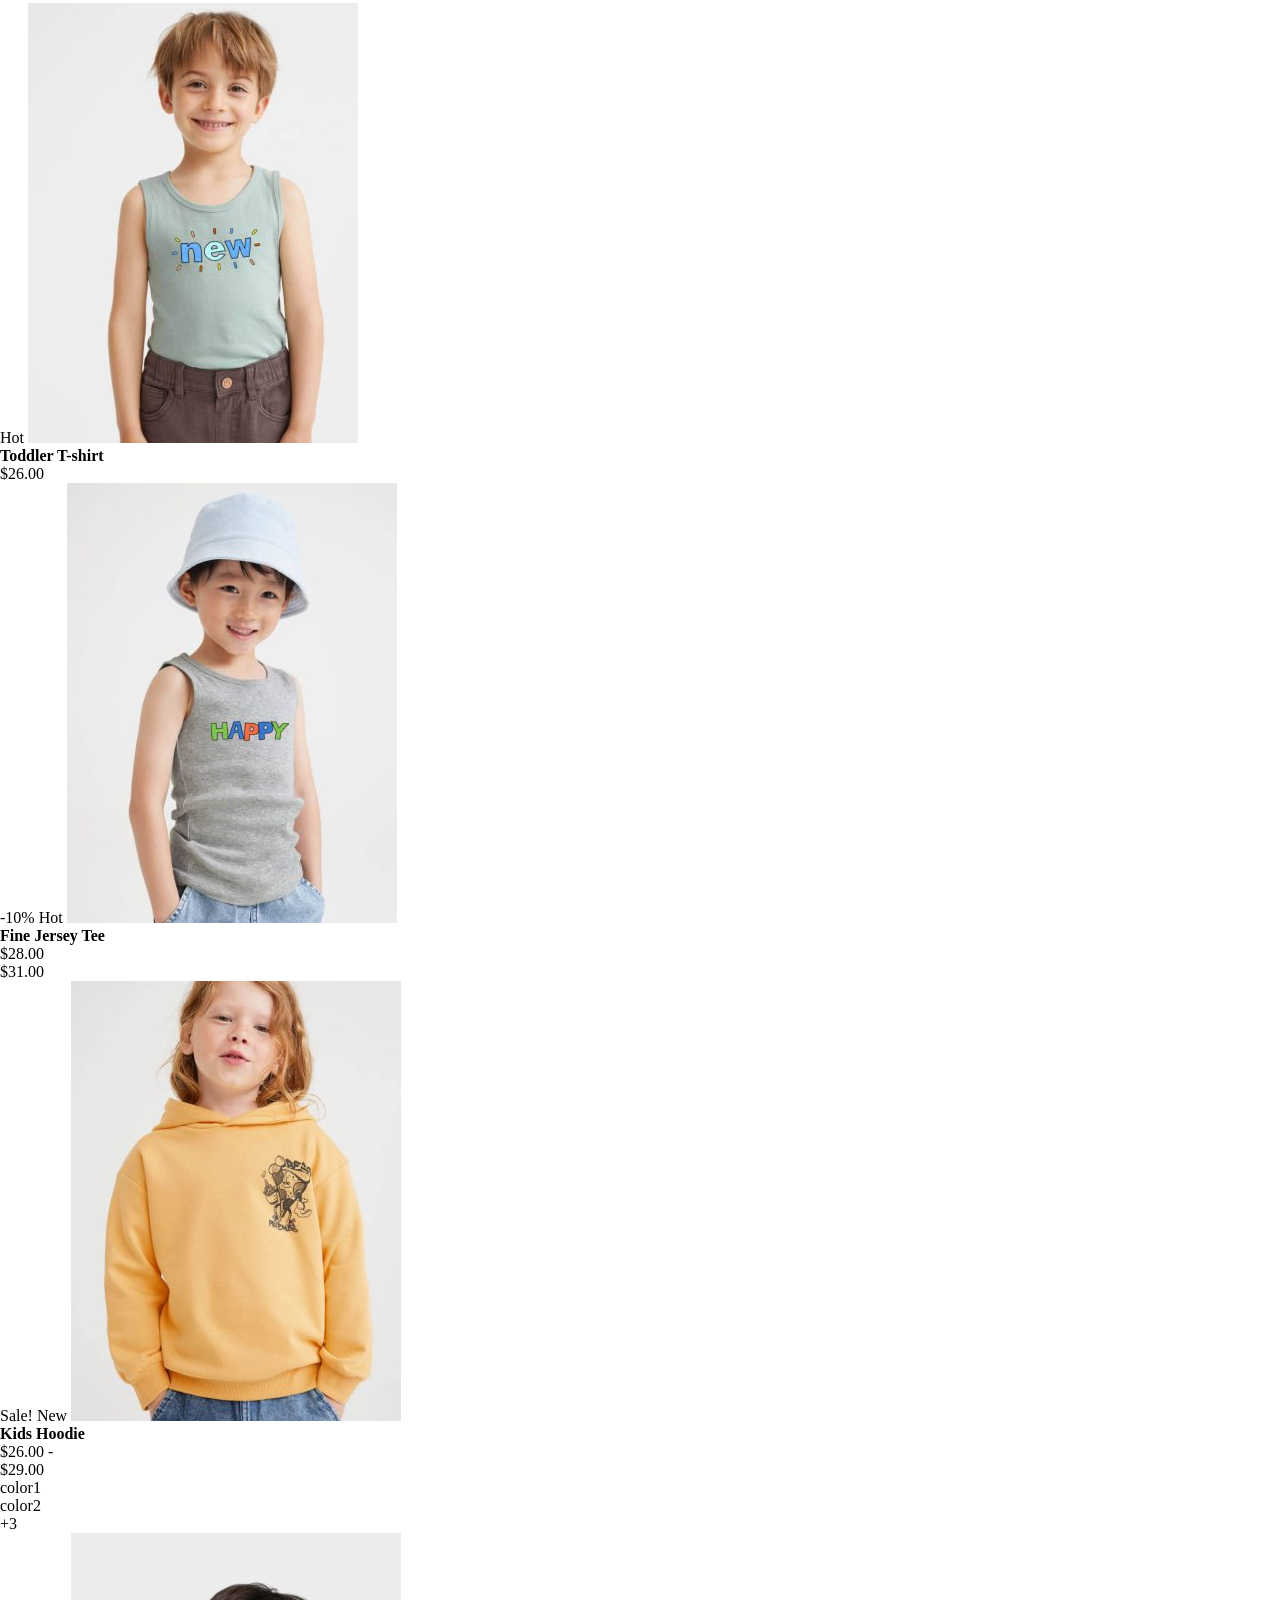
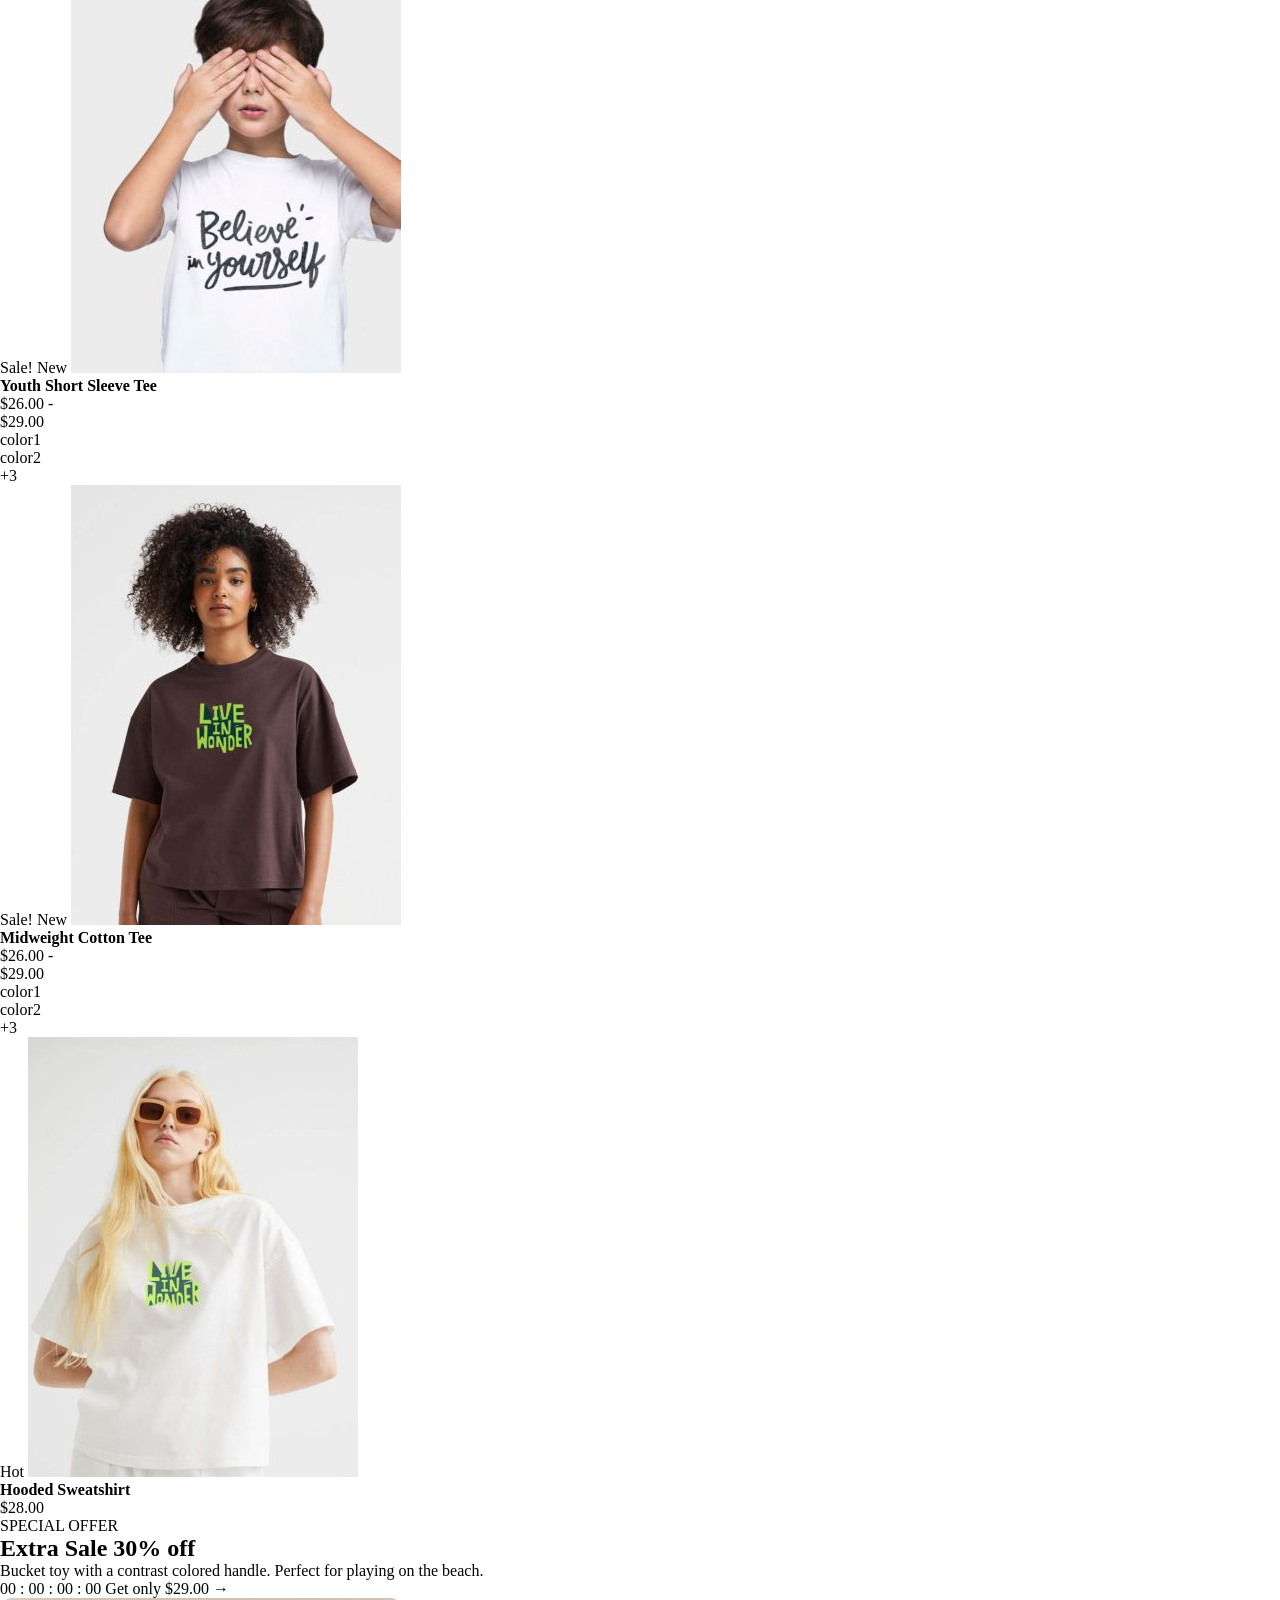
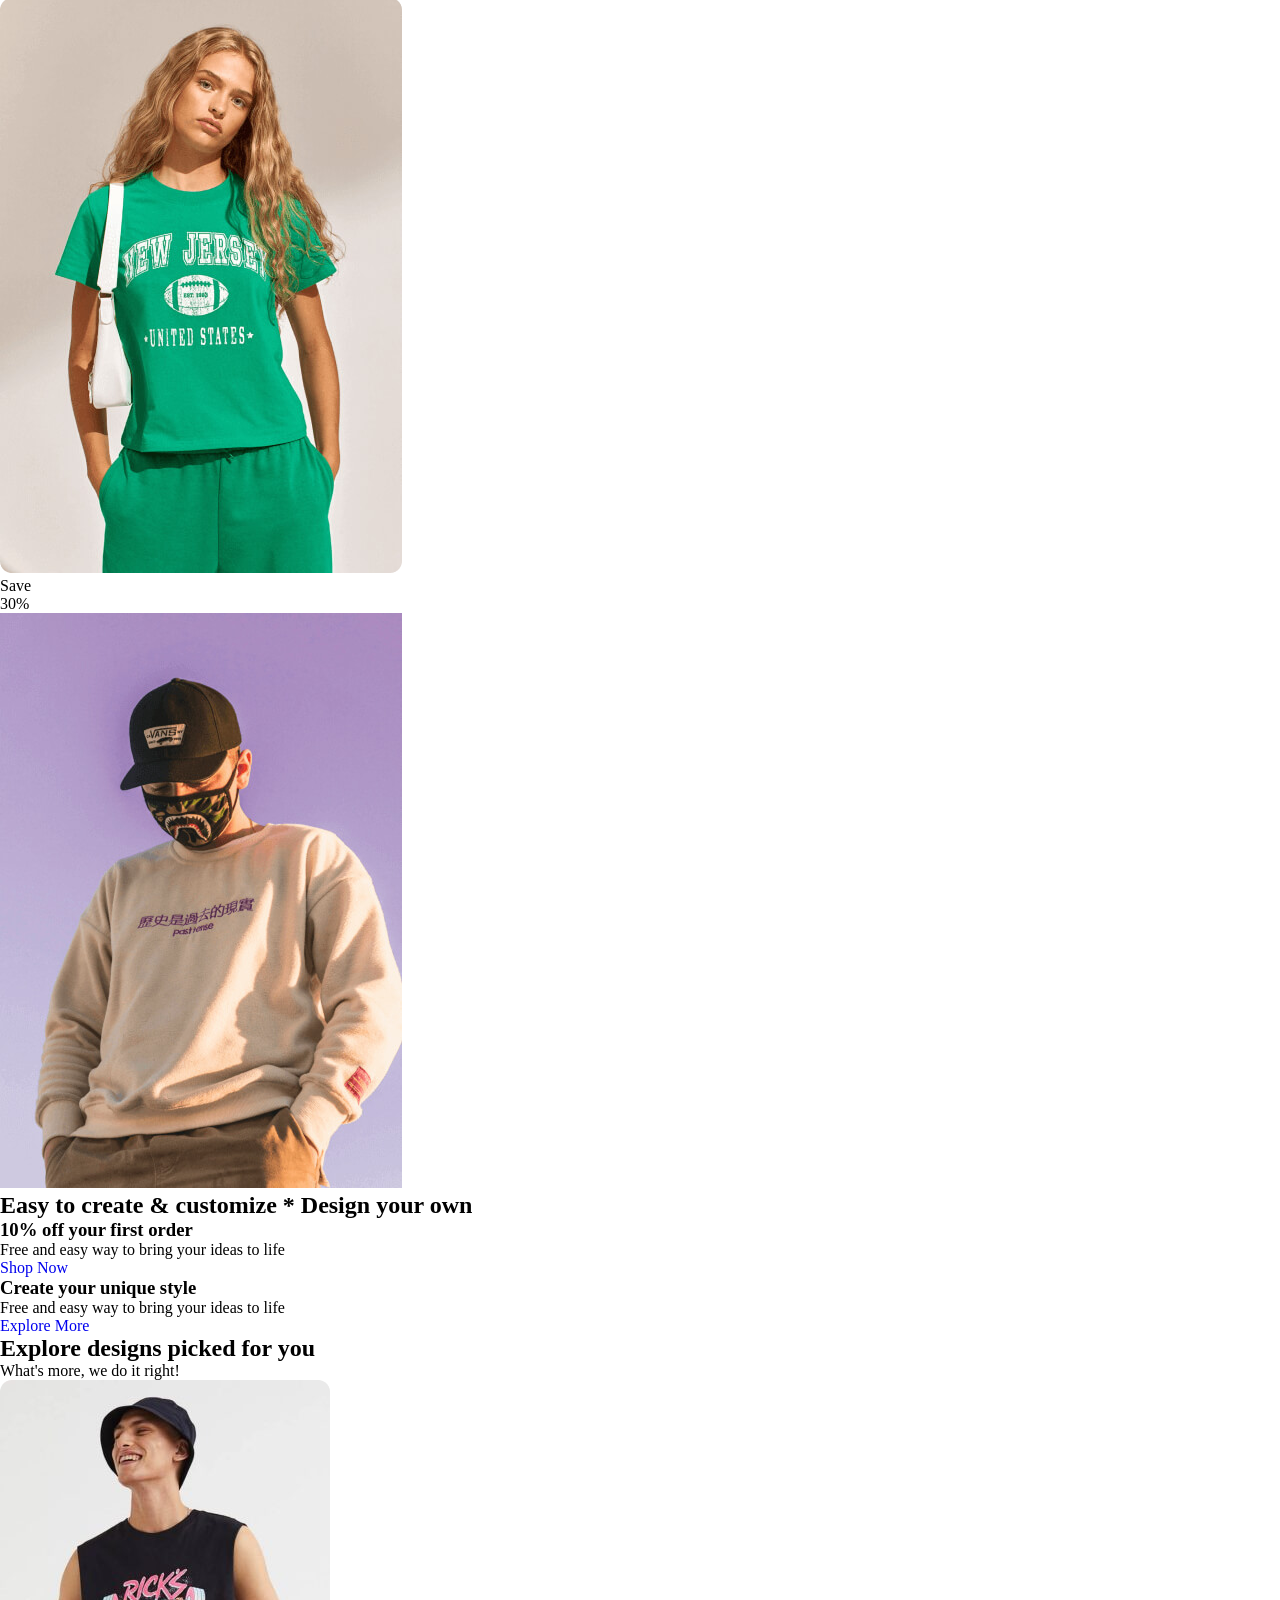
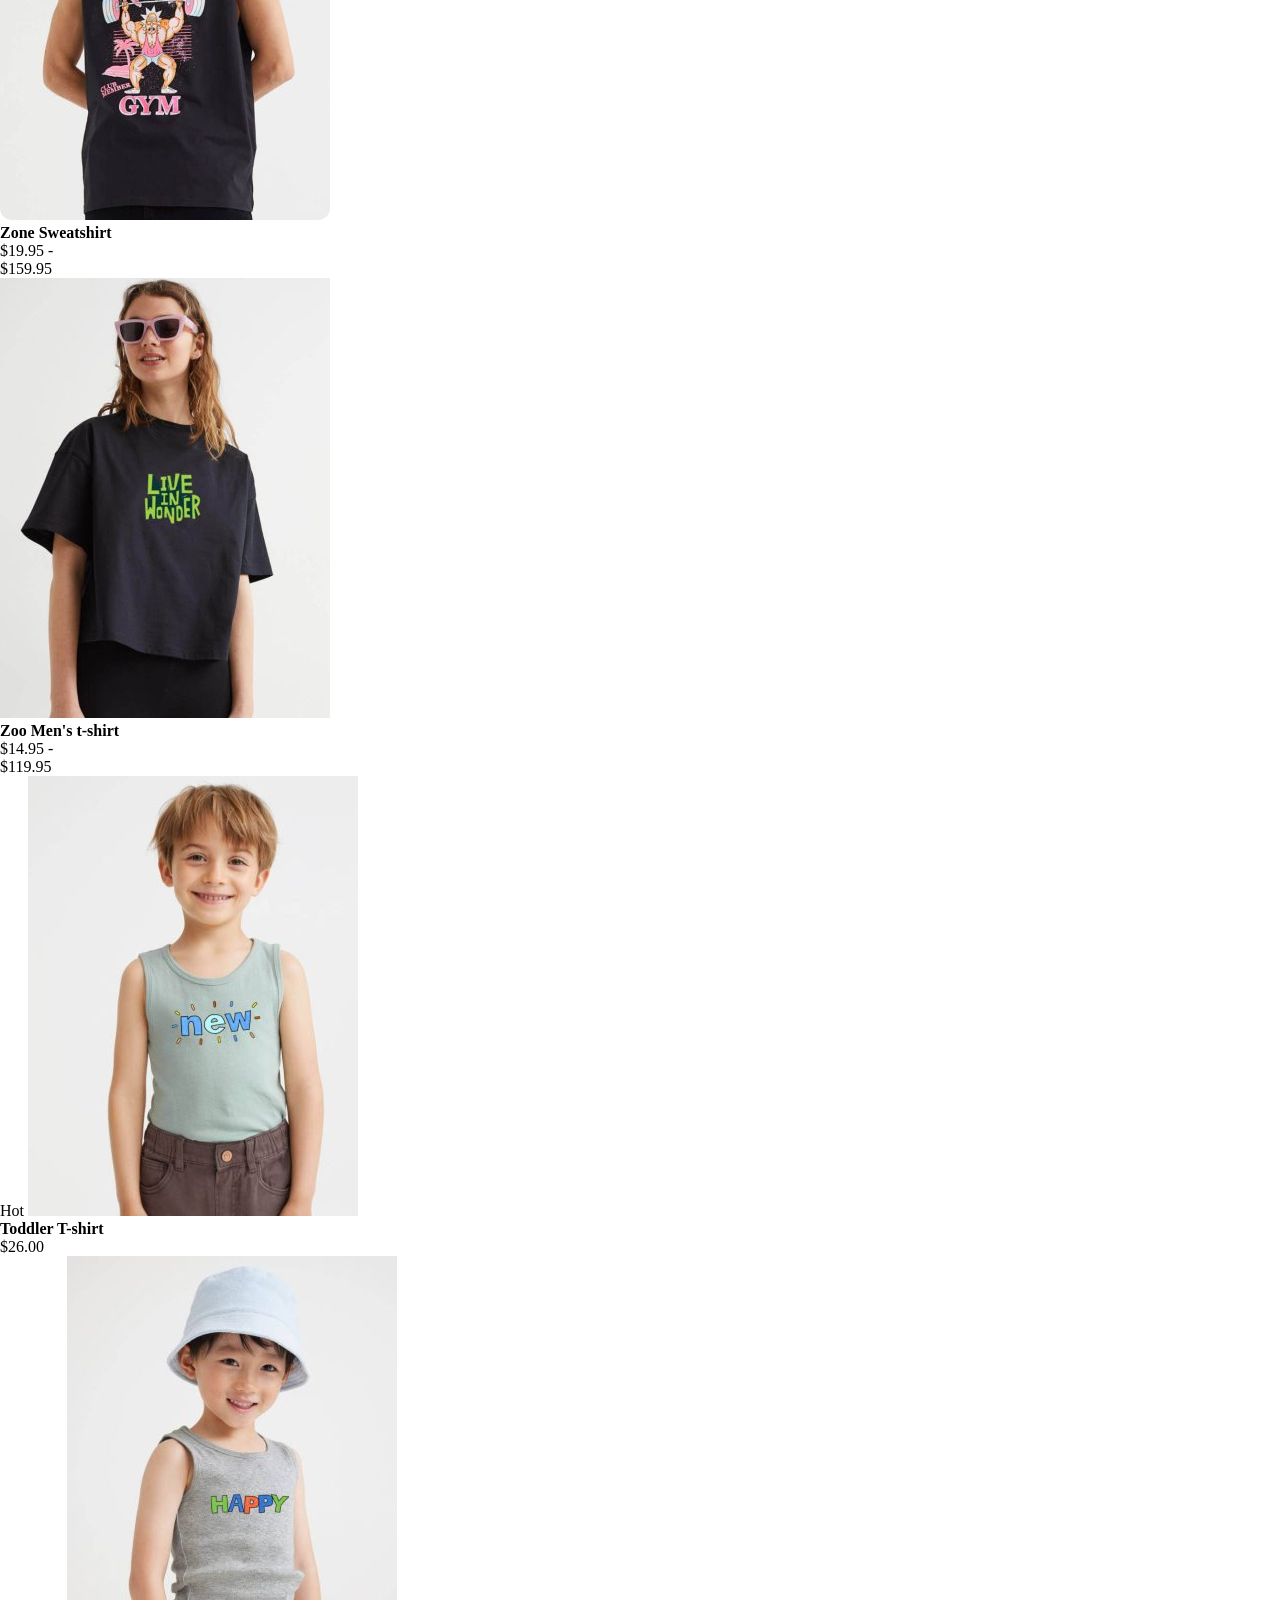
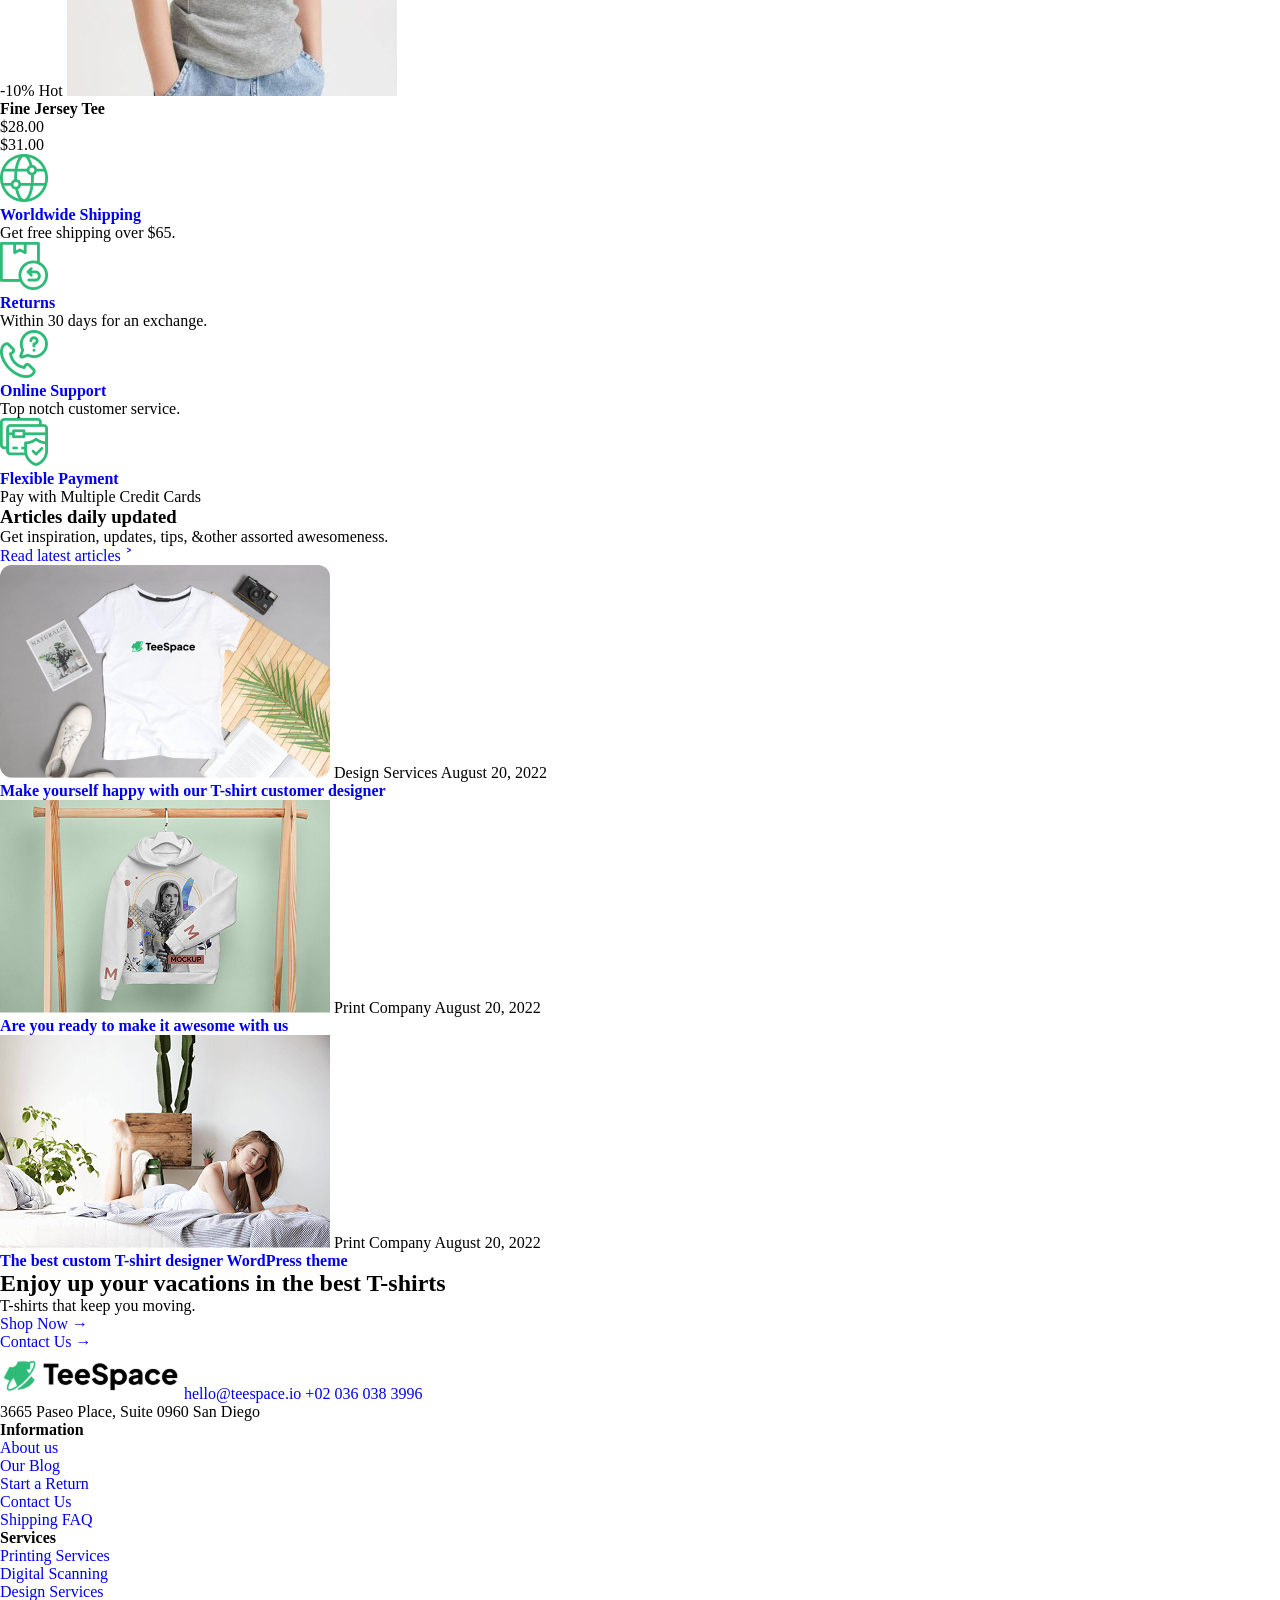
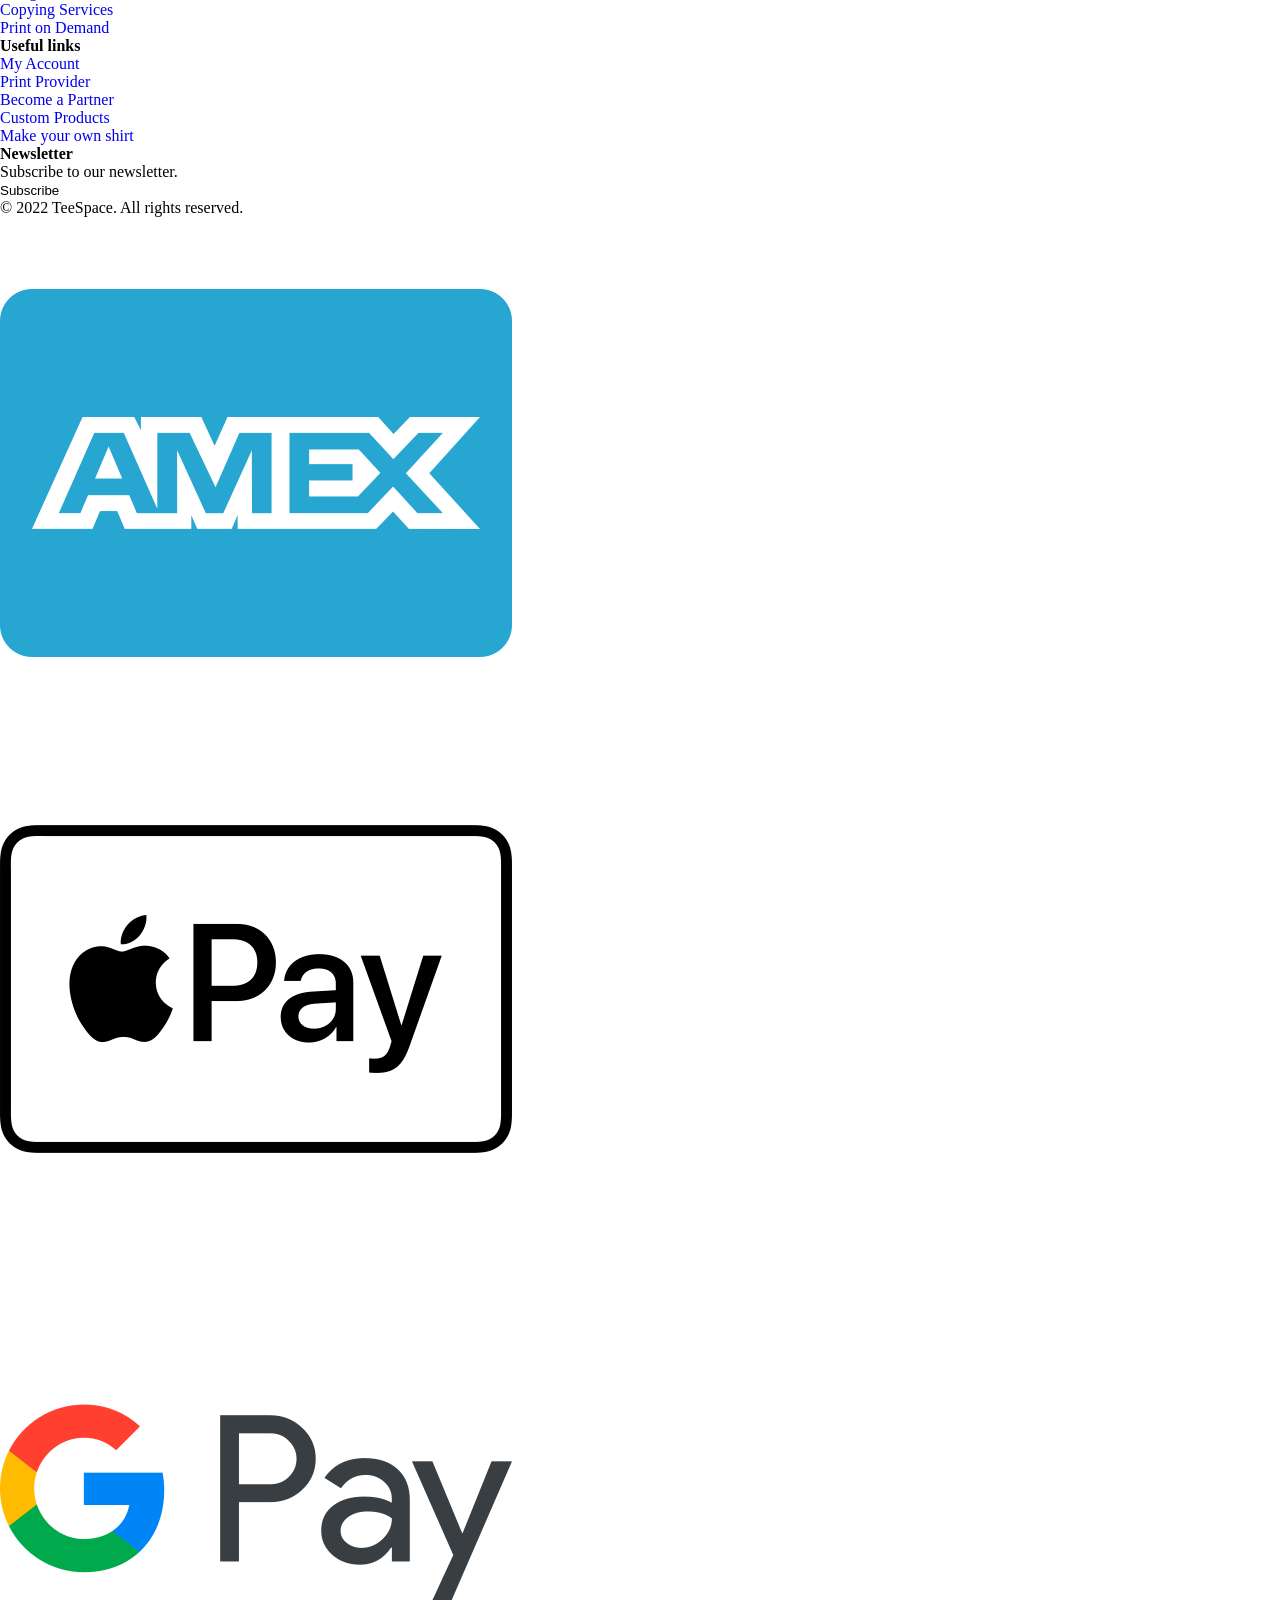
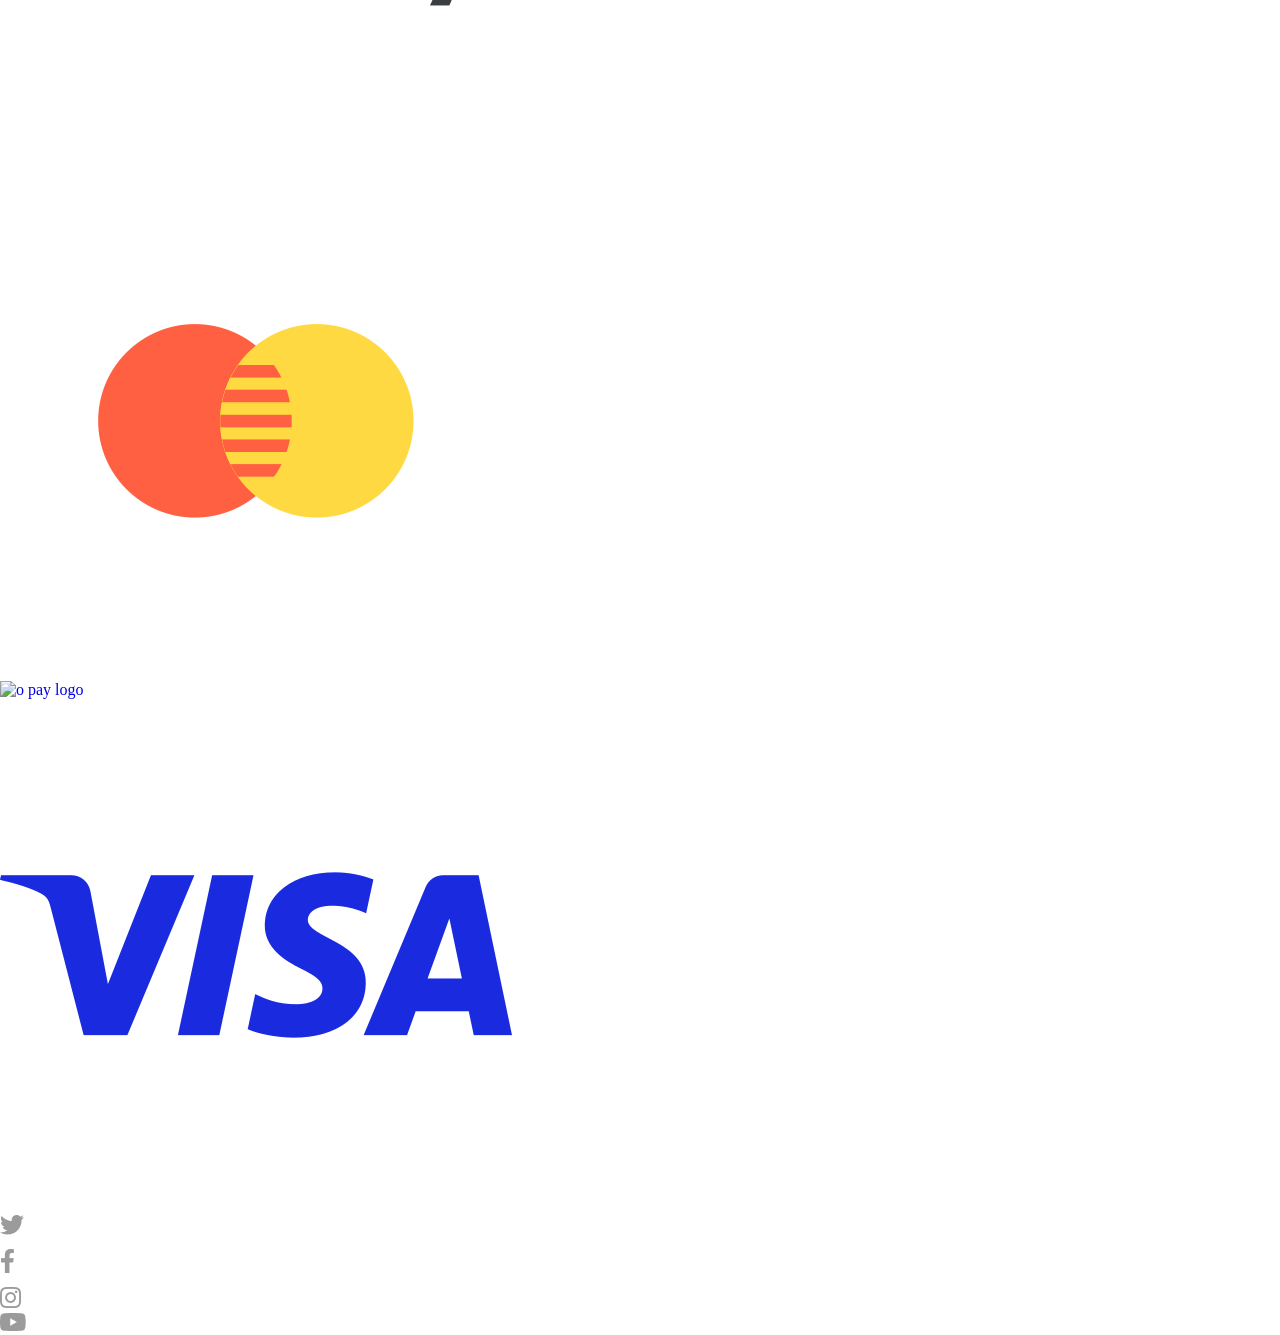
==== commit 45317a7e: "Fix scss" ====
--- a/index.html
+++ b/index.html
@@ -4,7 +4,7 @@
     <title>TeeSpace</title>
     <meta charset="UTF-8" />
     <meta name="viewport" content="width=device-width, initial-scale=1.0" />
-    <link rel="stylesheet" href="css\style.css" />
+    <link rel="stylesheet" href="css/styles.css" />
   </head>
   <body>
     <div class="header-ad">
--- a/css/styles.css
+++ b/css/styles.css
@@ -0,0 +1,45 @@
+* {
+  margin: 0px;
+  padding: 0px;
+  box-sizing: border-box;
+}
+
+li {
+  list-style-type: none;
+}
+
+a {
+  text-decoration: none;
+}
+
+button {
+  background: none;
+  border: none;
+}
+
+.center {
+  width: true; /* 1440px */
+  max-width: 1440px;
+  margin: auto;
+}
+
+.header-ad {
+  background-color: #f4eefa;
+}
+.header-ad p {
+  color: #b479d9;
+  font-size: 15px;
+  line-height: 21px;
+  padding: 19px 0;
+  text-align: center;
+  font-weight: bold;
+}
+.header-ad button {
+  position: absolute;
+  right: 1.19%;
+  top: 22px;
+}
+
+header {
+  width: 100%;
+}
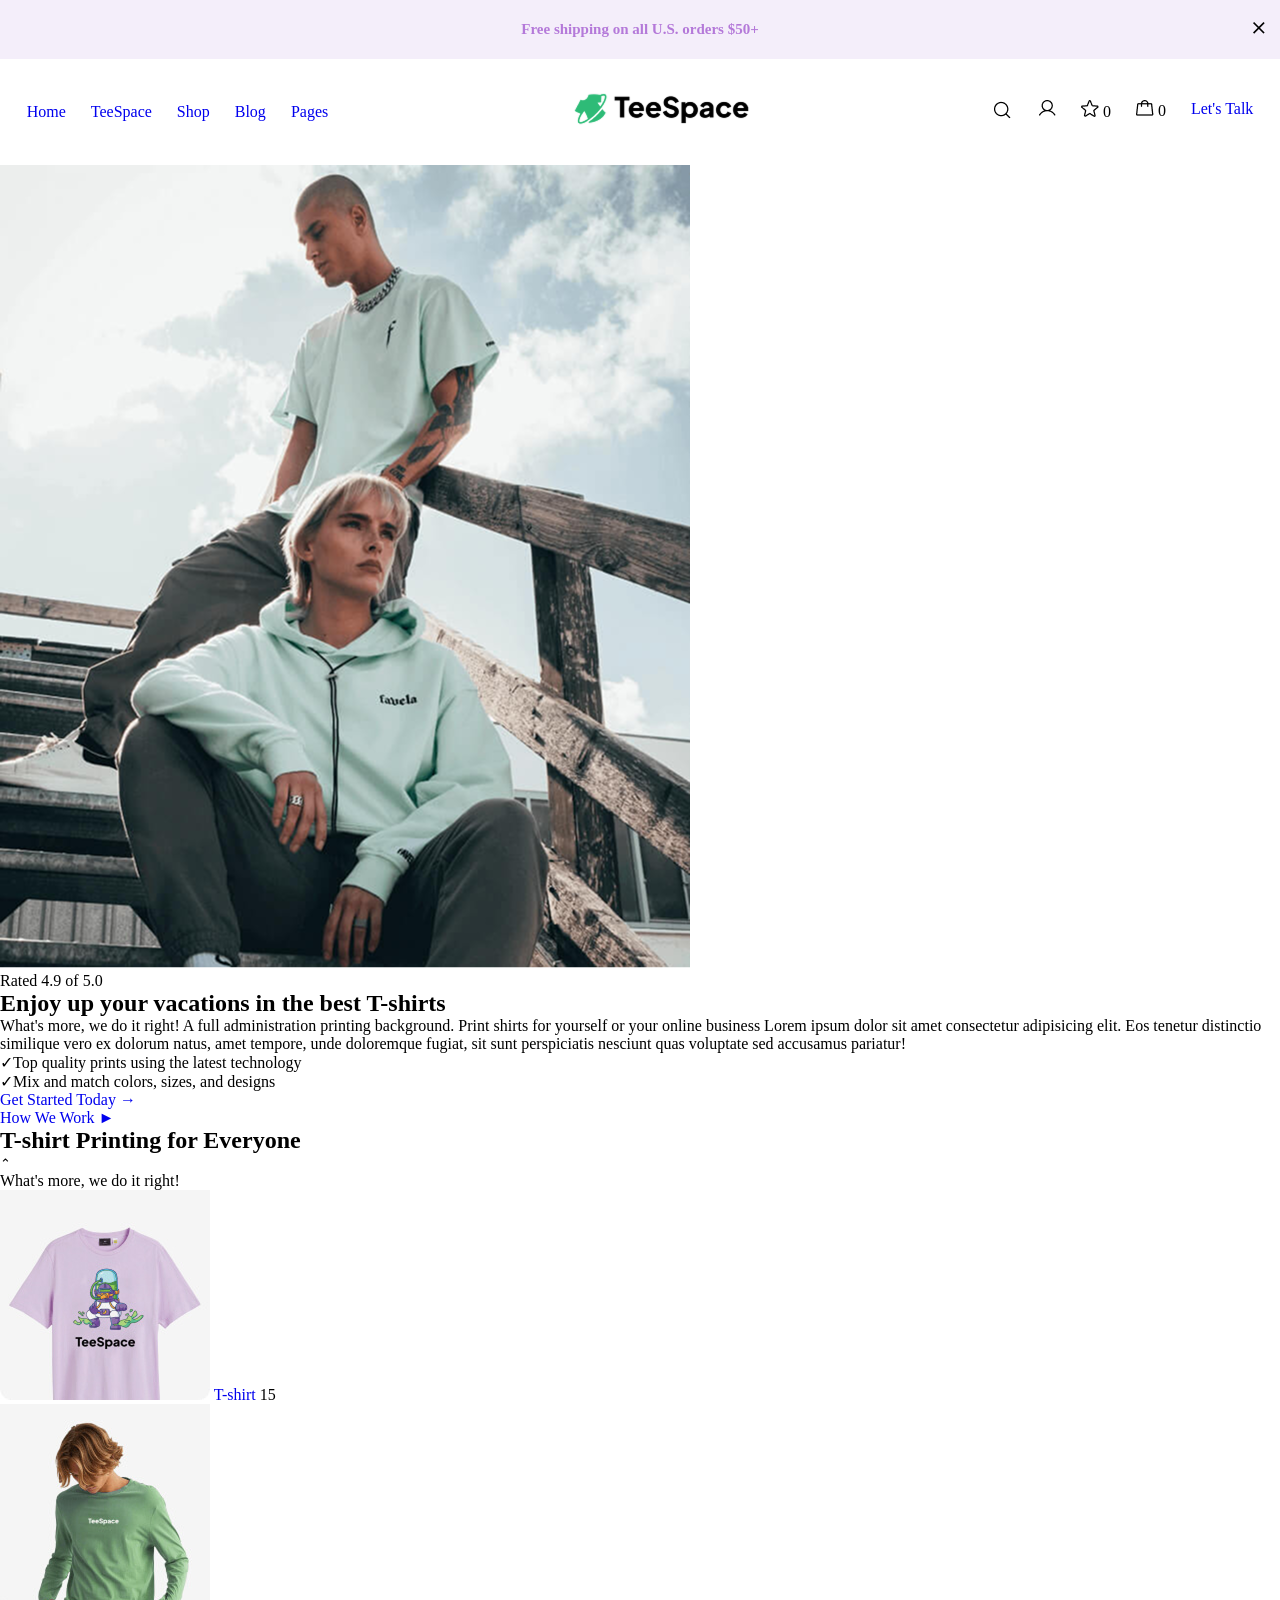
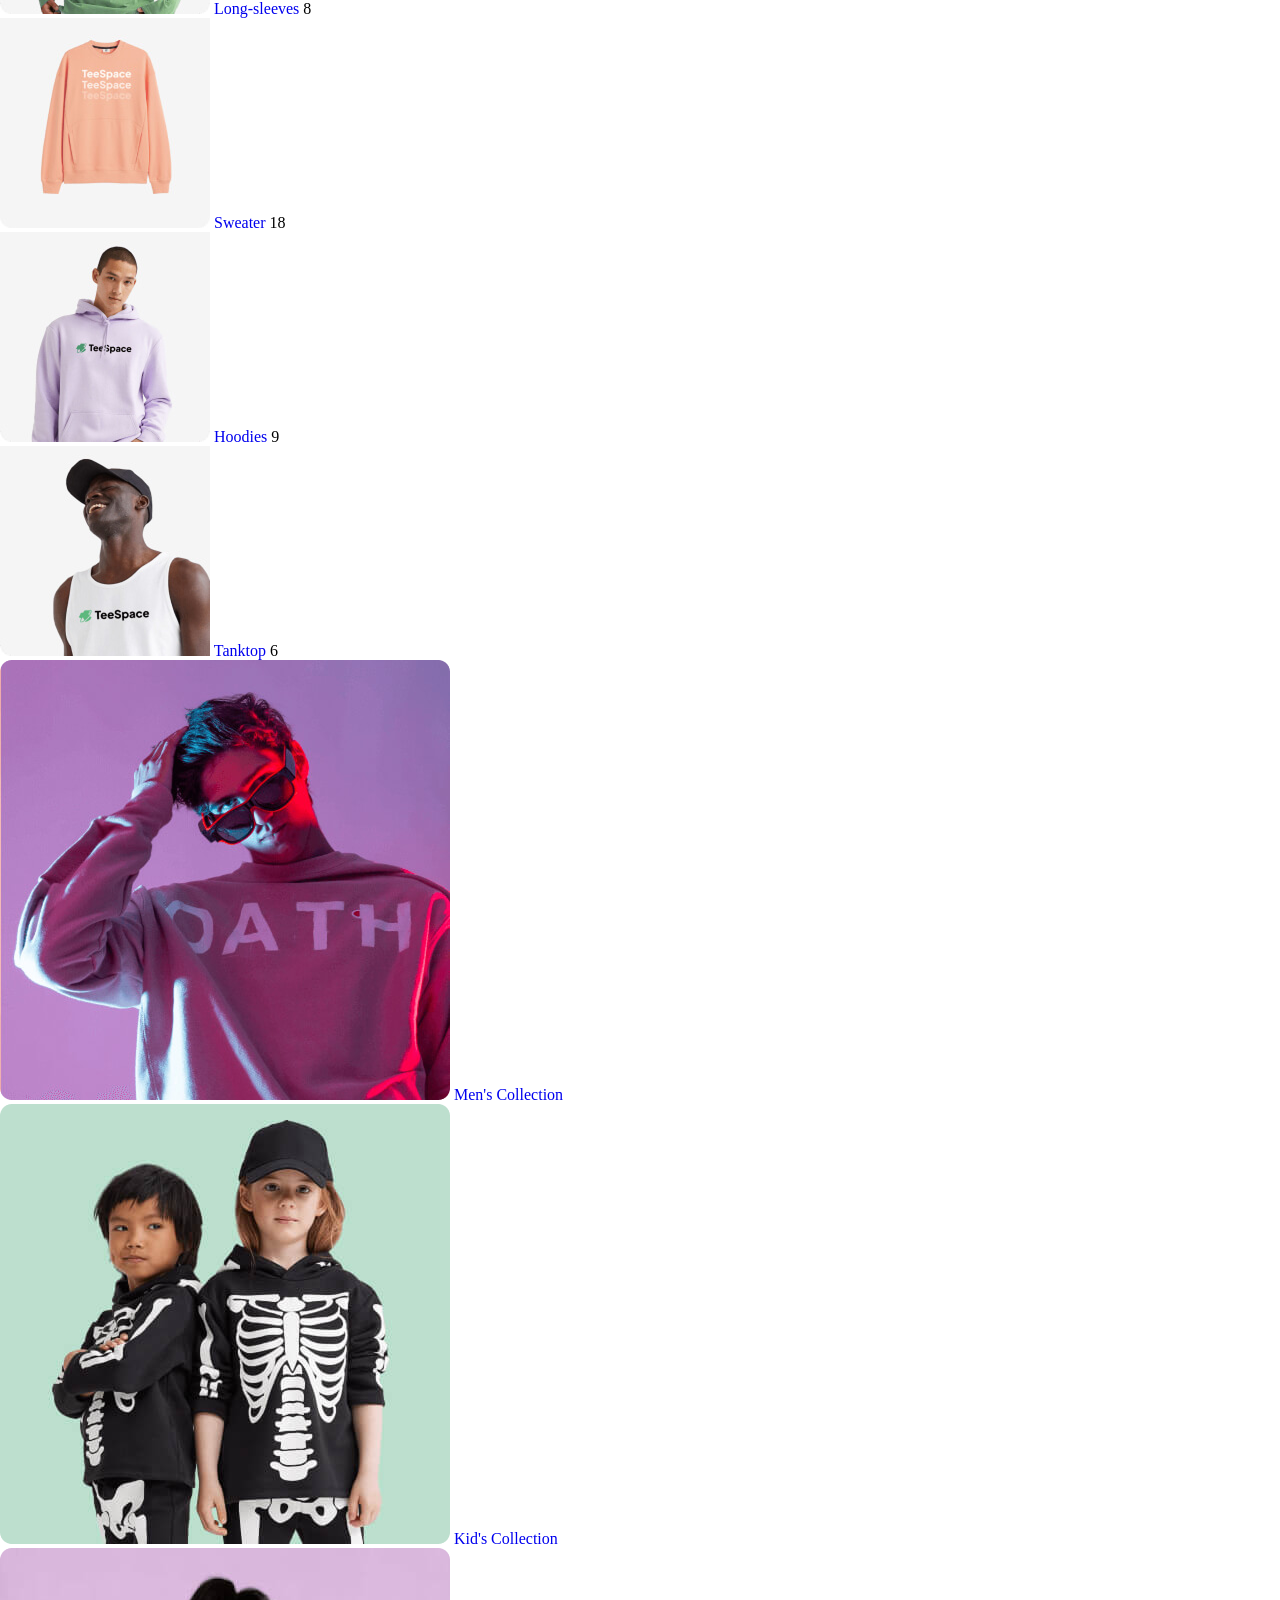
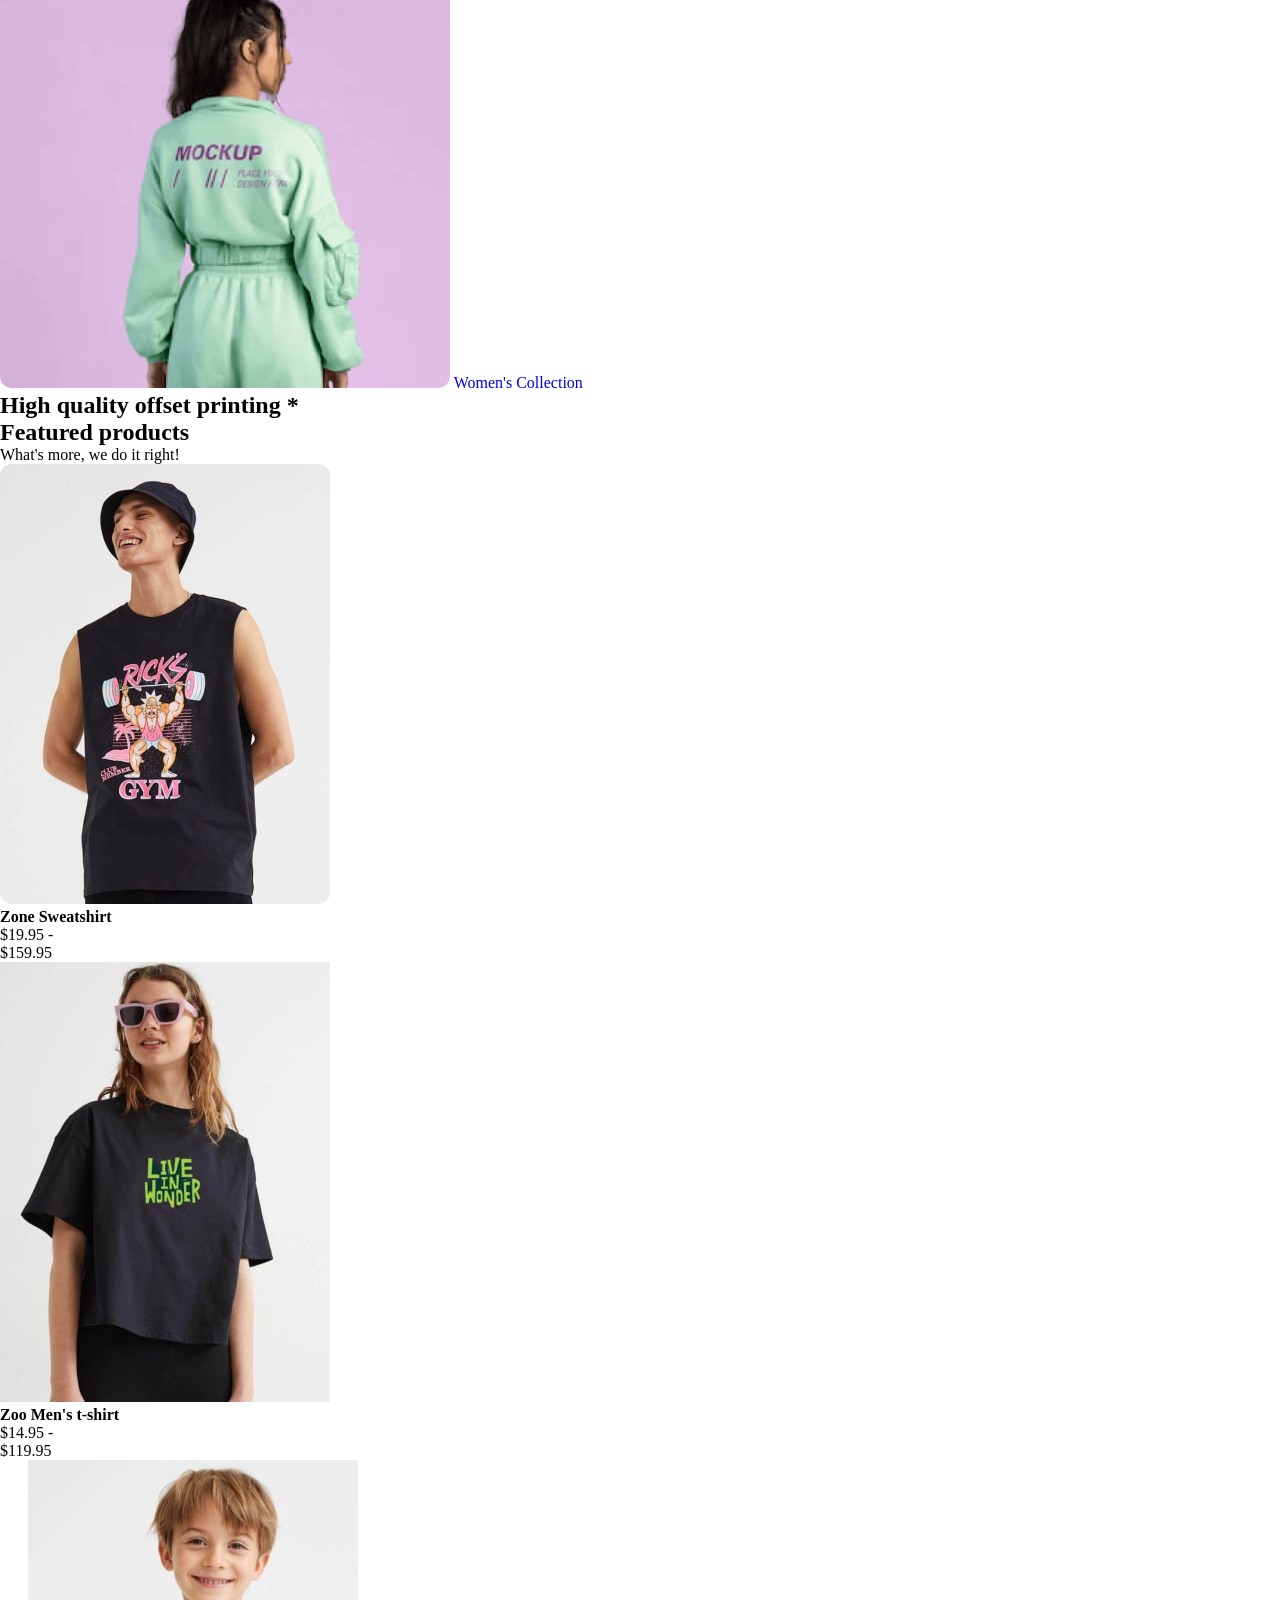
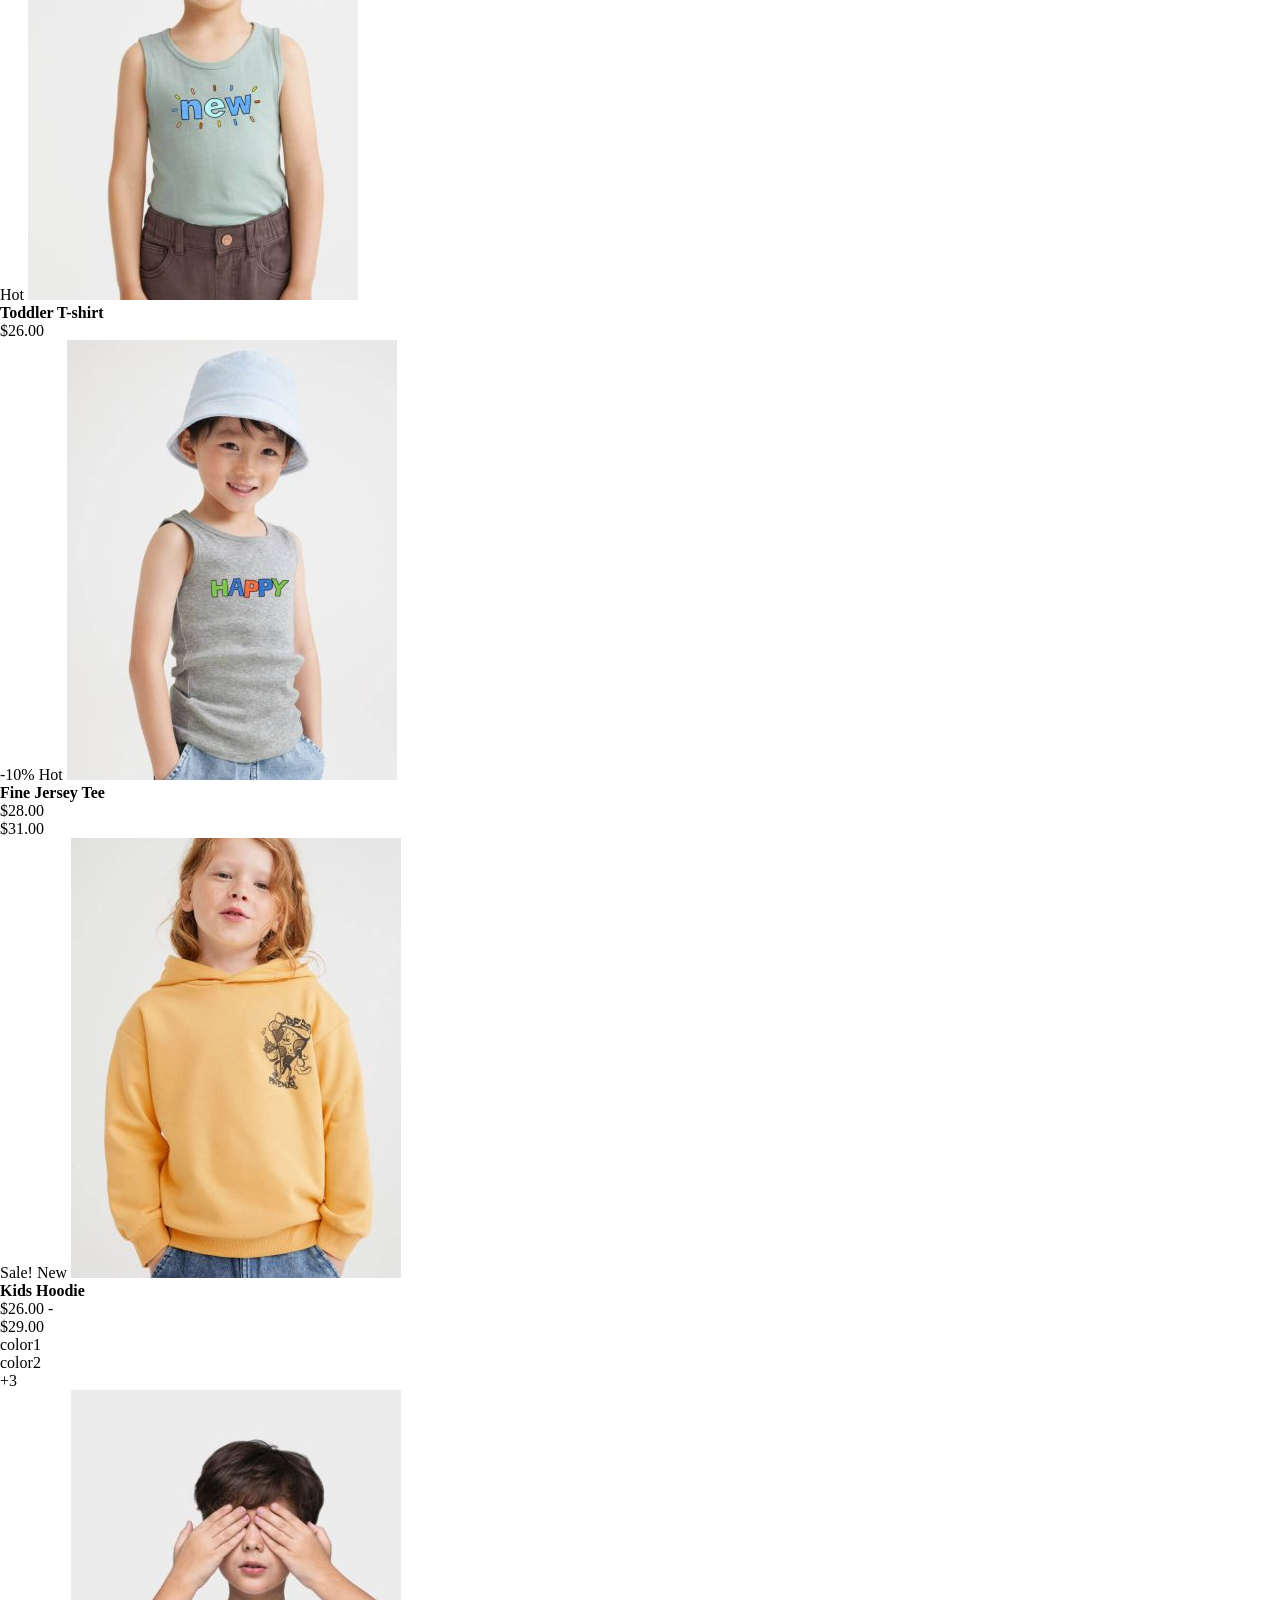
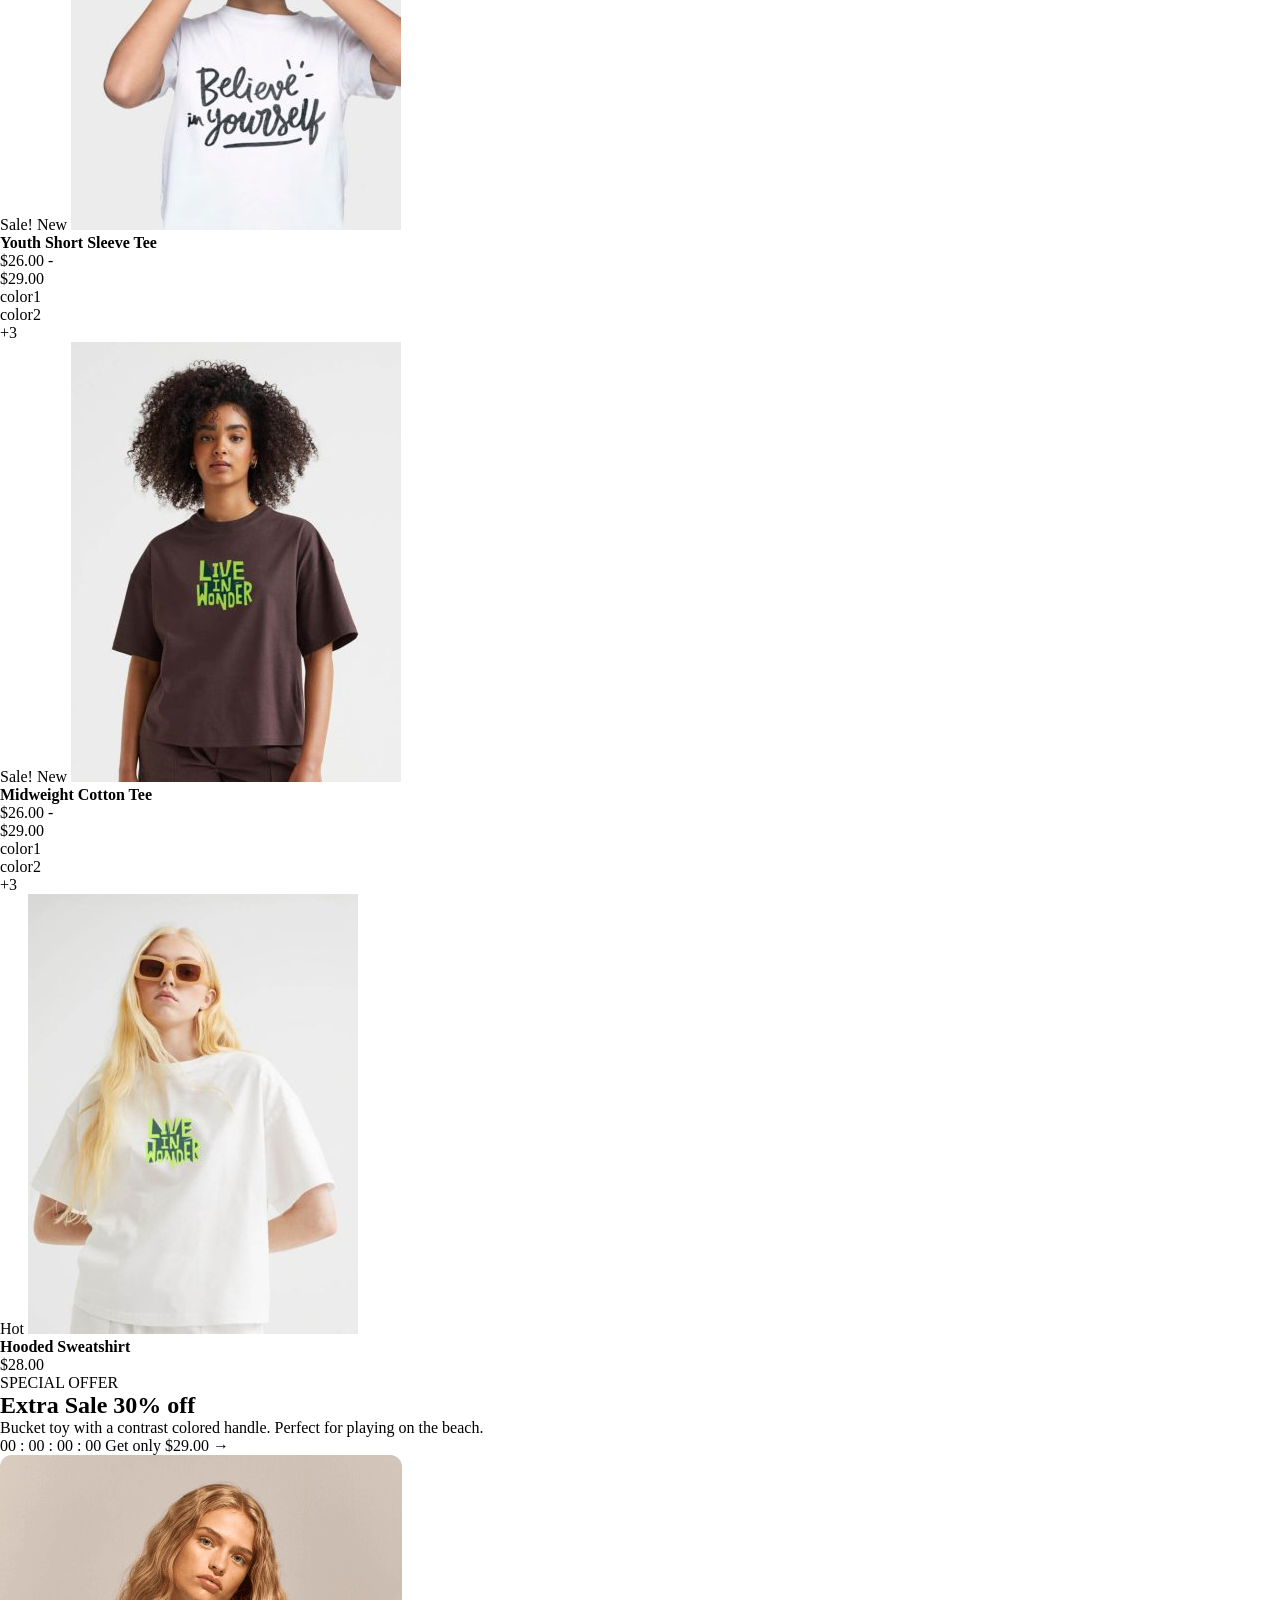
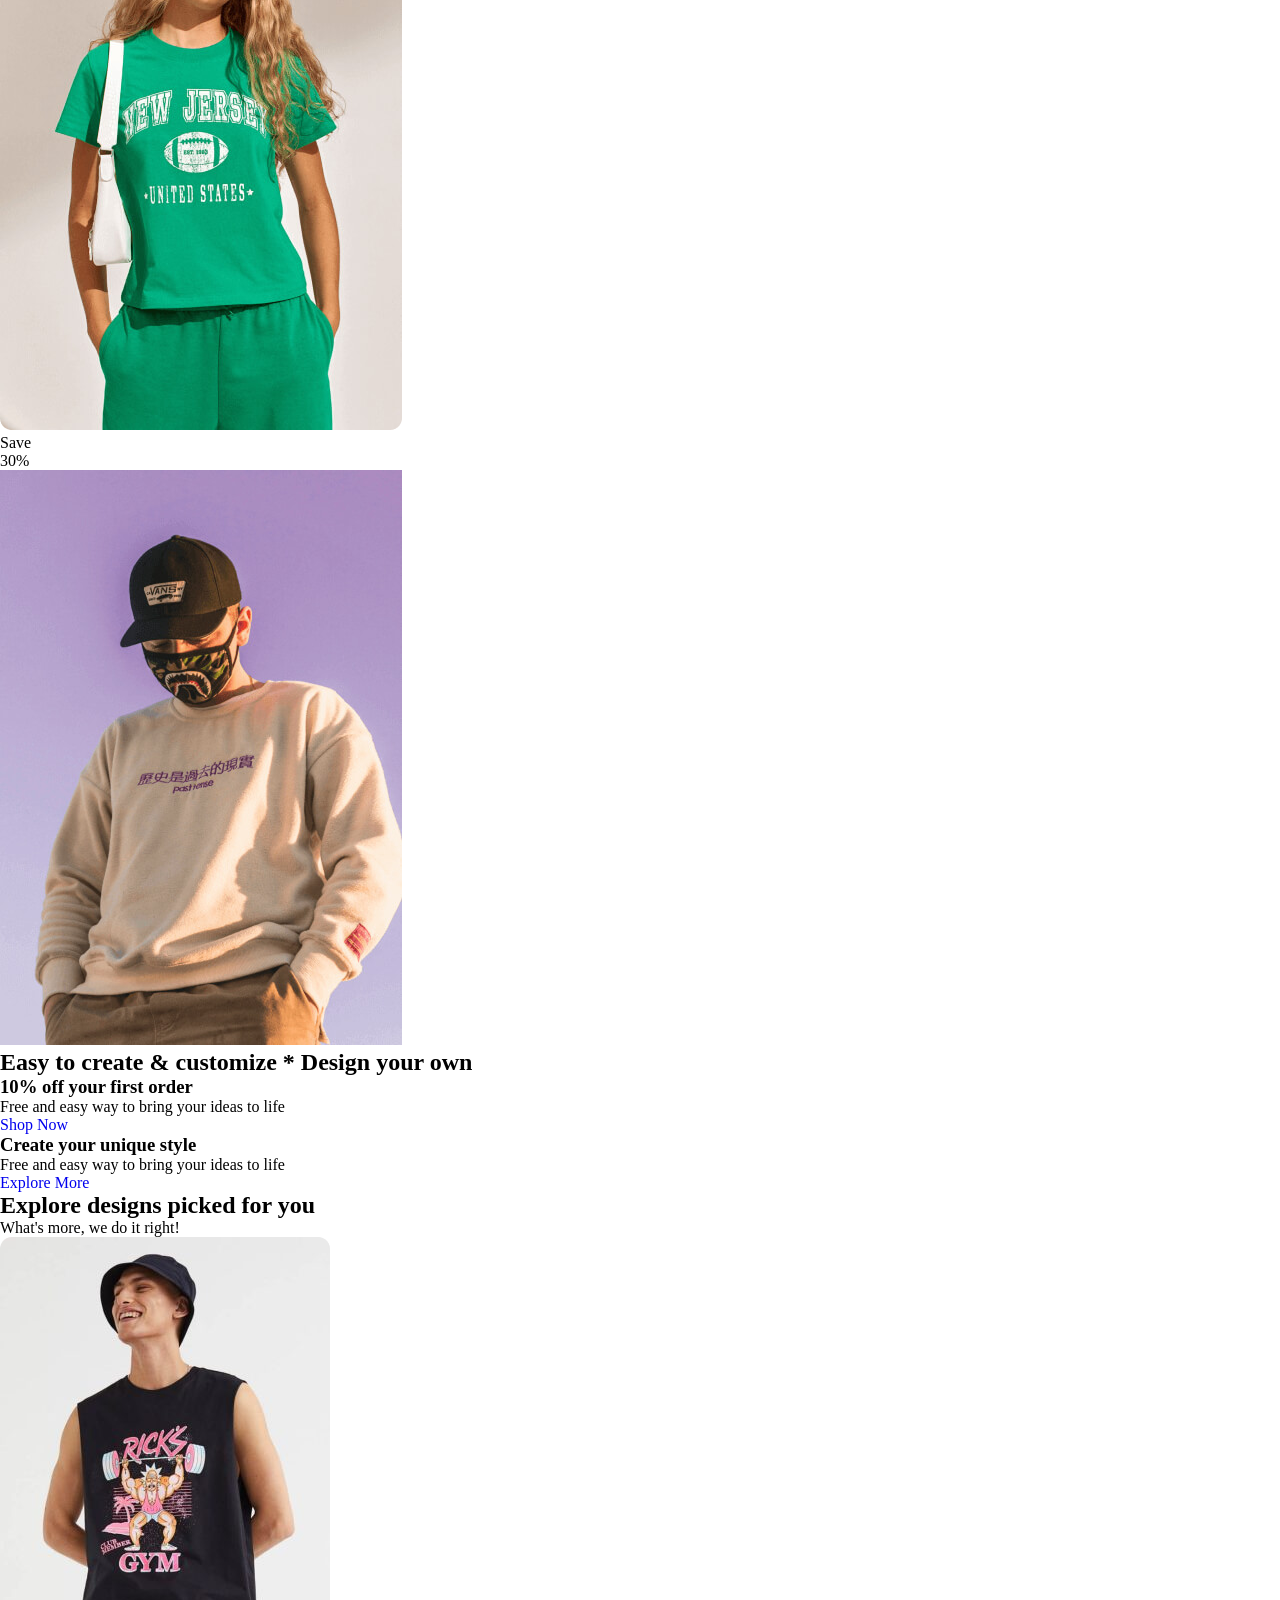
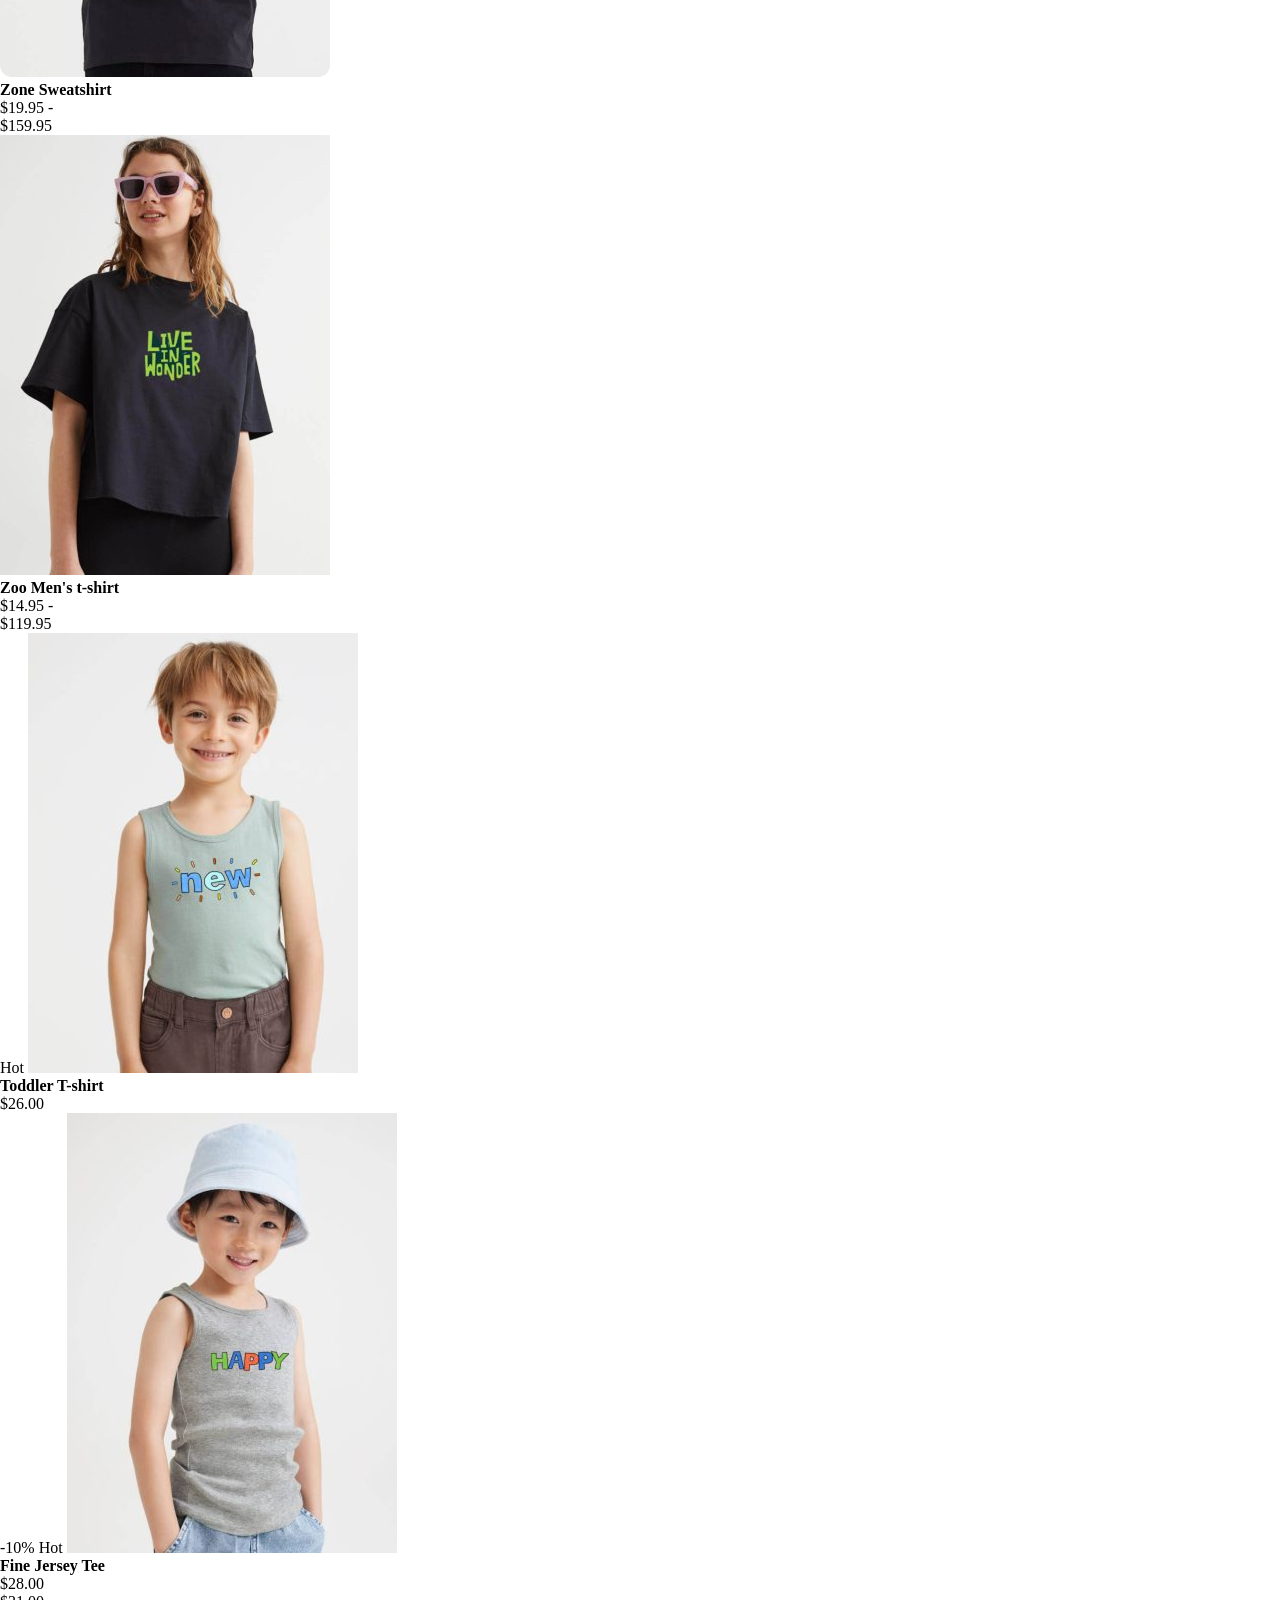
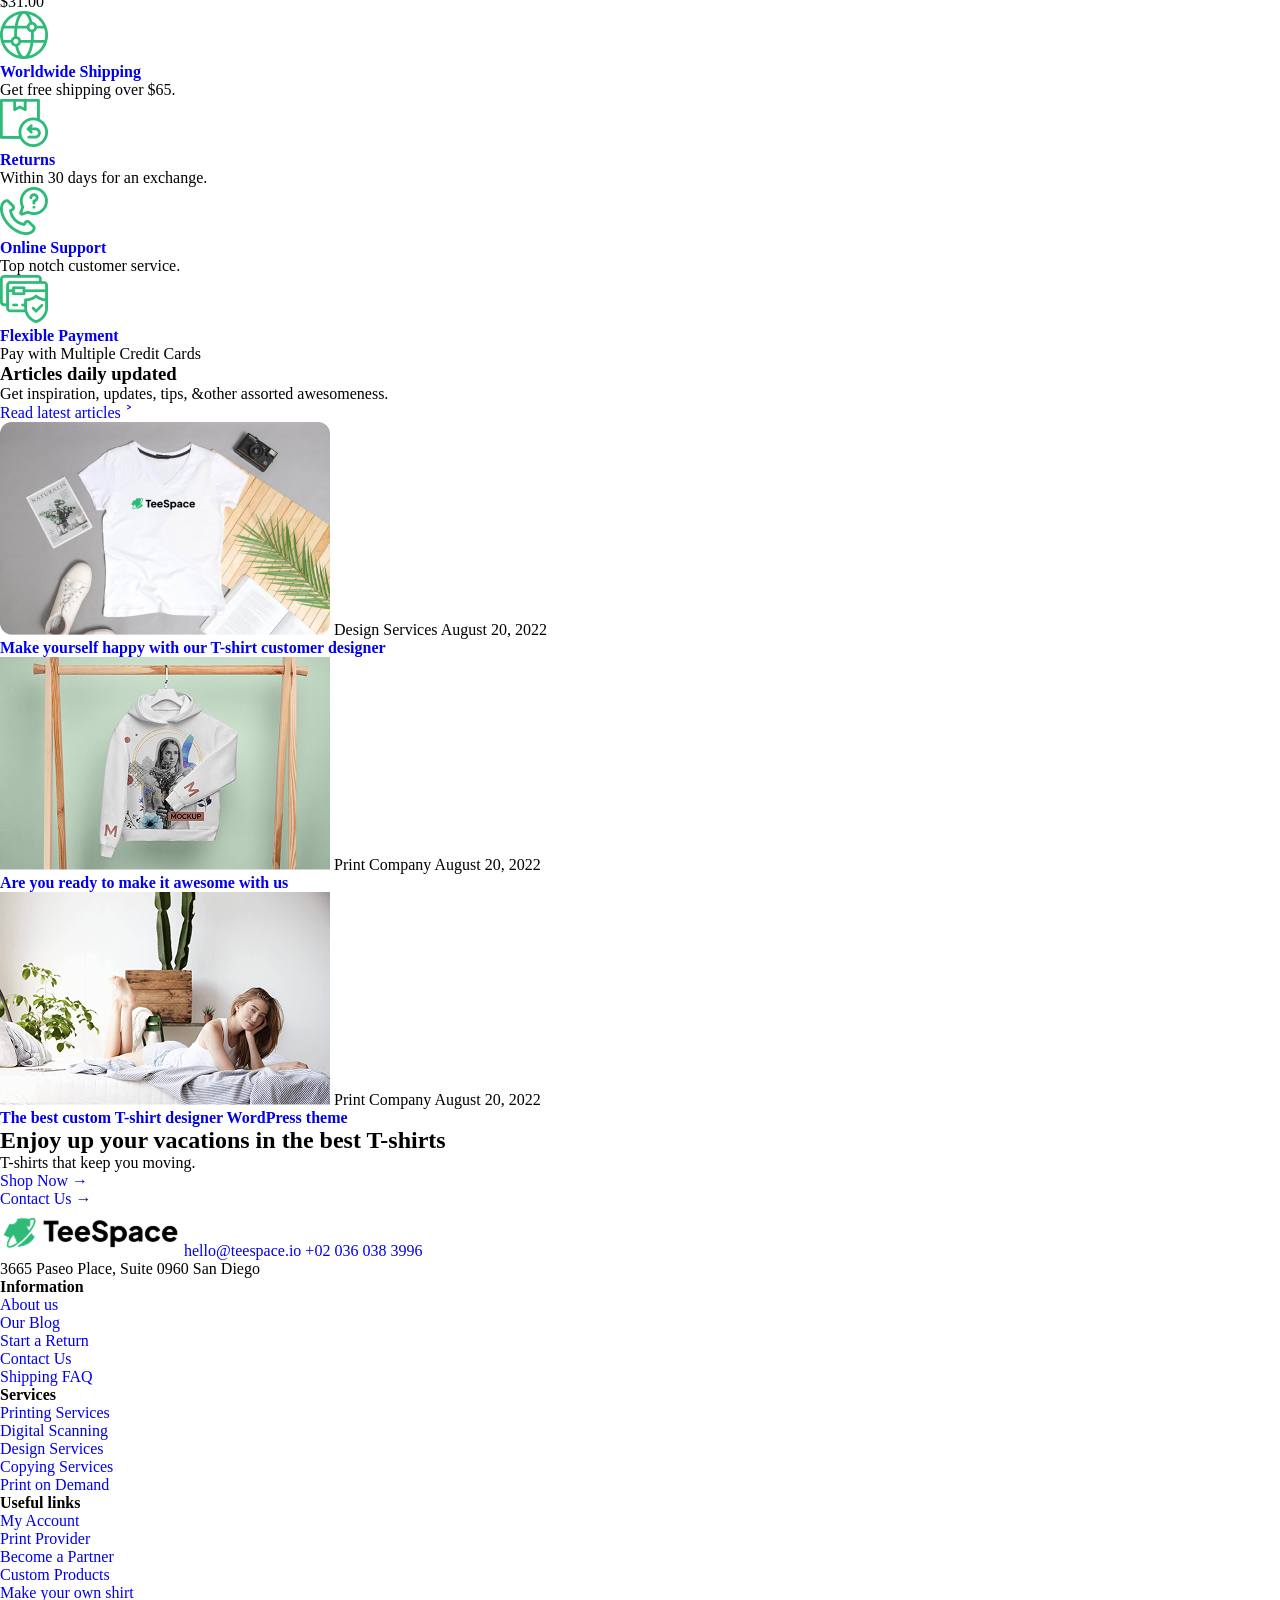
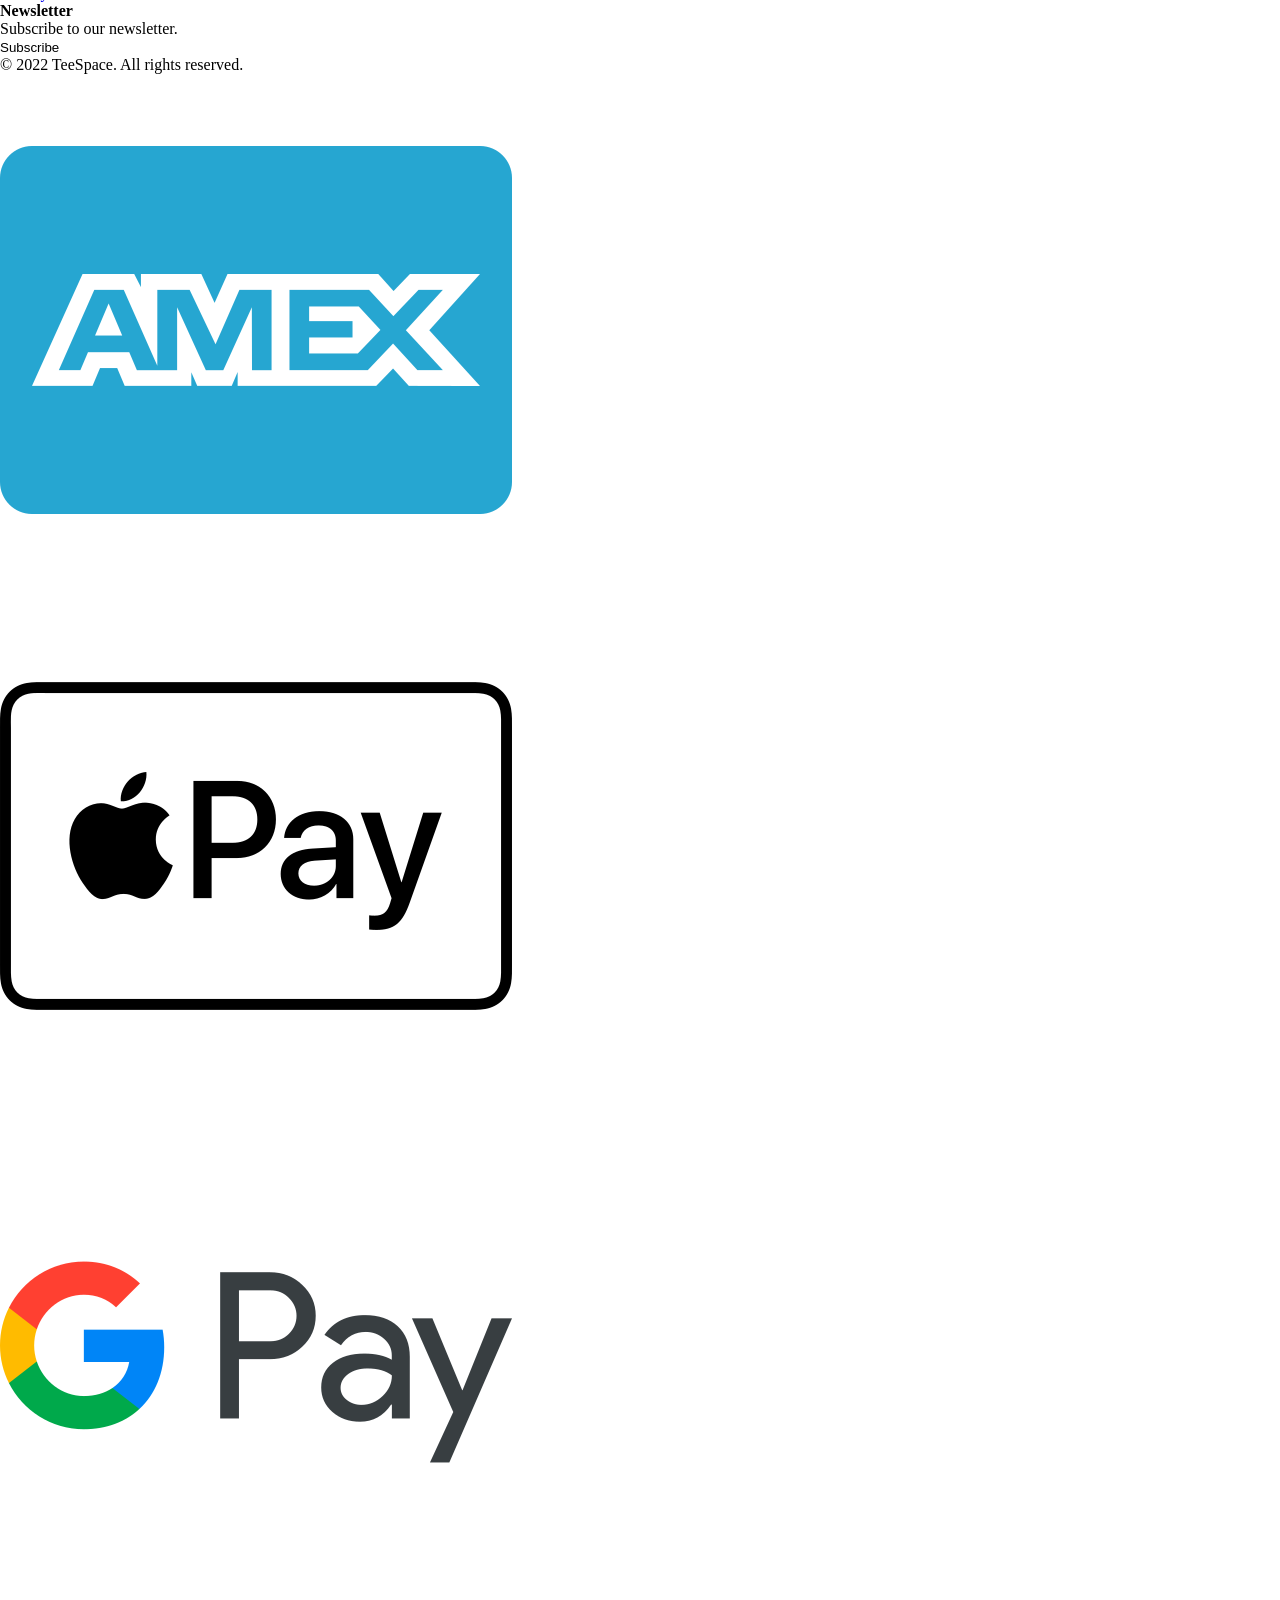
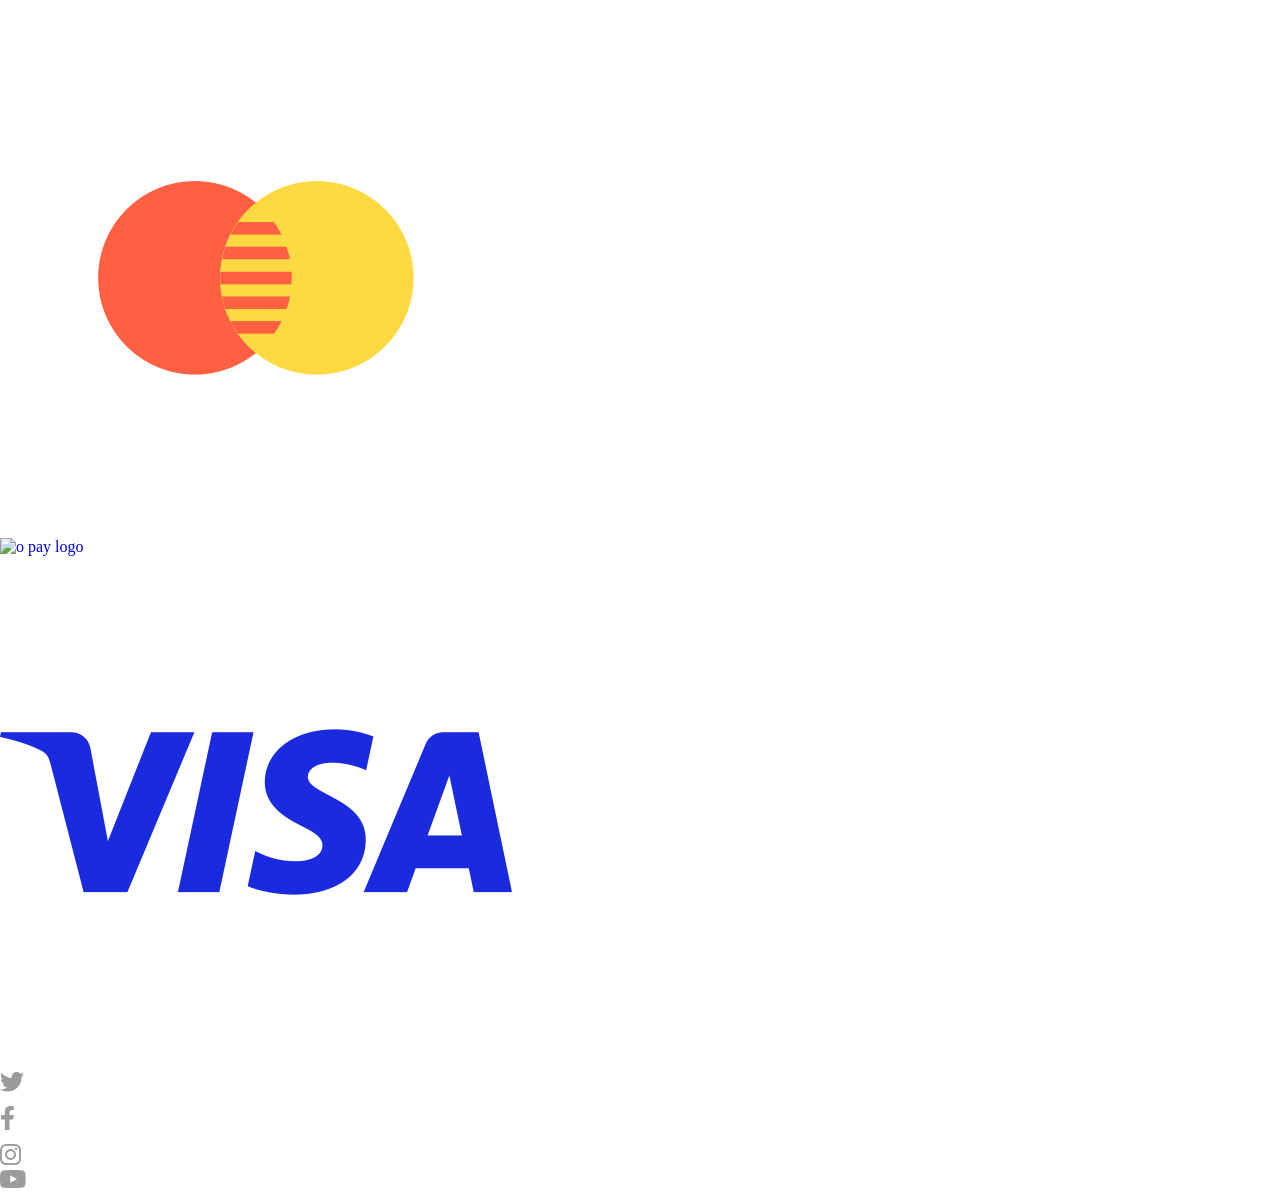
==== commit e2484d56: "Add last changes" ====
--- a/index.html
+++ b/index.html
@@ -16,12 +16,22 @@
     <header>
       <div class="center">
         <nav class="navigation">
-          <ul>
-            <li><a href="#">Home</a></li>
-            <li><a href="#">TeeSpace</a></li>
-            <li><a href="#">Shop</a></li>
-            <li><a href="#">Blog</a></li>
-            <li><a href="#">Pages</a></li>
+          <ul class="navigation_list">
+            <li class="navigation_list-item">
+              <a href="#">Home</a>
+            </li>
+            <li class="navigation_list-item">
+              <a href="#">TeeSpace</a>
+            </li>
+            <li class="navigation_list-item">
+              <a href="#">Shop</a>
+            </li>
+            <li class="navigation_list-item">
+              <a href="#">Blog</a>
+            </li>
+            <li class="navigation_list-item">
+              <a href="#">Pages</a>
+            </li>
           </ul>
         </nav>
         <h1 class="main-header">
--- a/css/styles.css
+++ b/css/styles.css
@@ -42,4 +42,43 @@
 
 header {
   width: 100%;
-}+}
+header .center {
+  display: flex;
+  justify-content: space-between;
+  align-items: center;
+  width: 95.8333333333%; /* 1840 */
+  padding: 25px 0;
+  gap: 25px 2%;
+  /*  @media screen and (max-width: 906px) {
+    flex-direction: column;
+  } */
+}
+@media screen and (max-width: 906px) {
+  header .center {
+    flex-direction: column;
+  }
+}
+header .center {
+  /* @media screen and (max-width: 768px) {
+    padding: 5px 0;
+    gap: 10px;
+  } */
+}
+@media screen and (max-width: 768px) {
+  header .center {
+    padding: 5px 0;
+    gap: 10px;
+  }
+}
+header .center .navigation ul {
+  display: flex;
+  flex-wrap: wrap;
+  gap: 10px 25px;
+}
+header .center .user-links {
+  display: flex;
+  flex-wrap: wrap;
+  gap: 10px 25px;
+  font-family: "sylfaen";
+}/*# sourceMappingURL=styles.css.map */
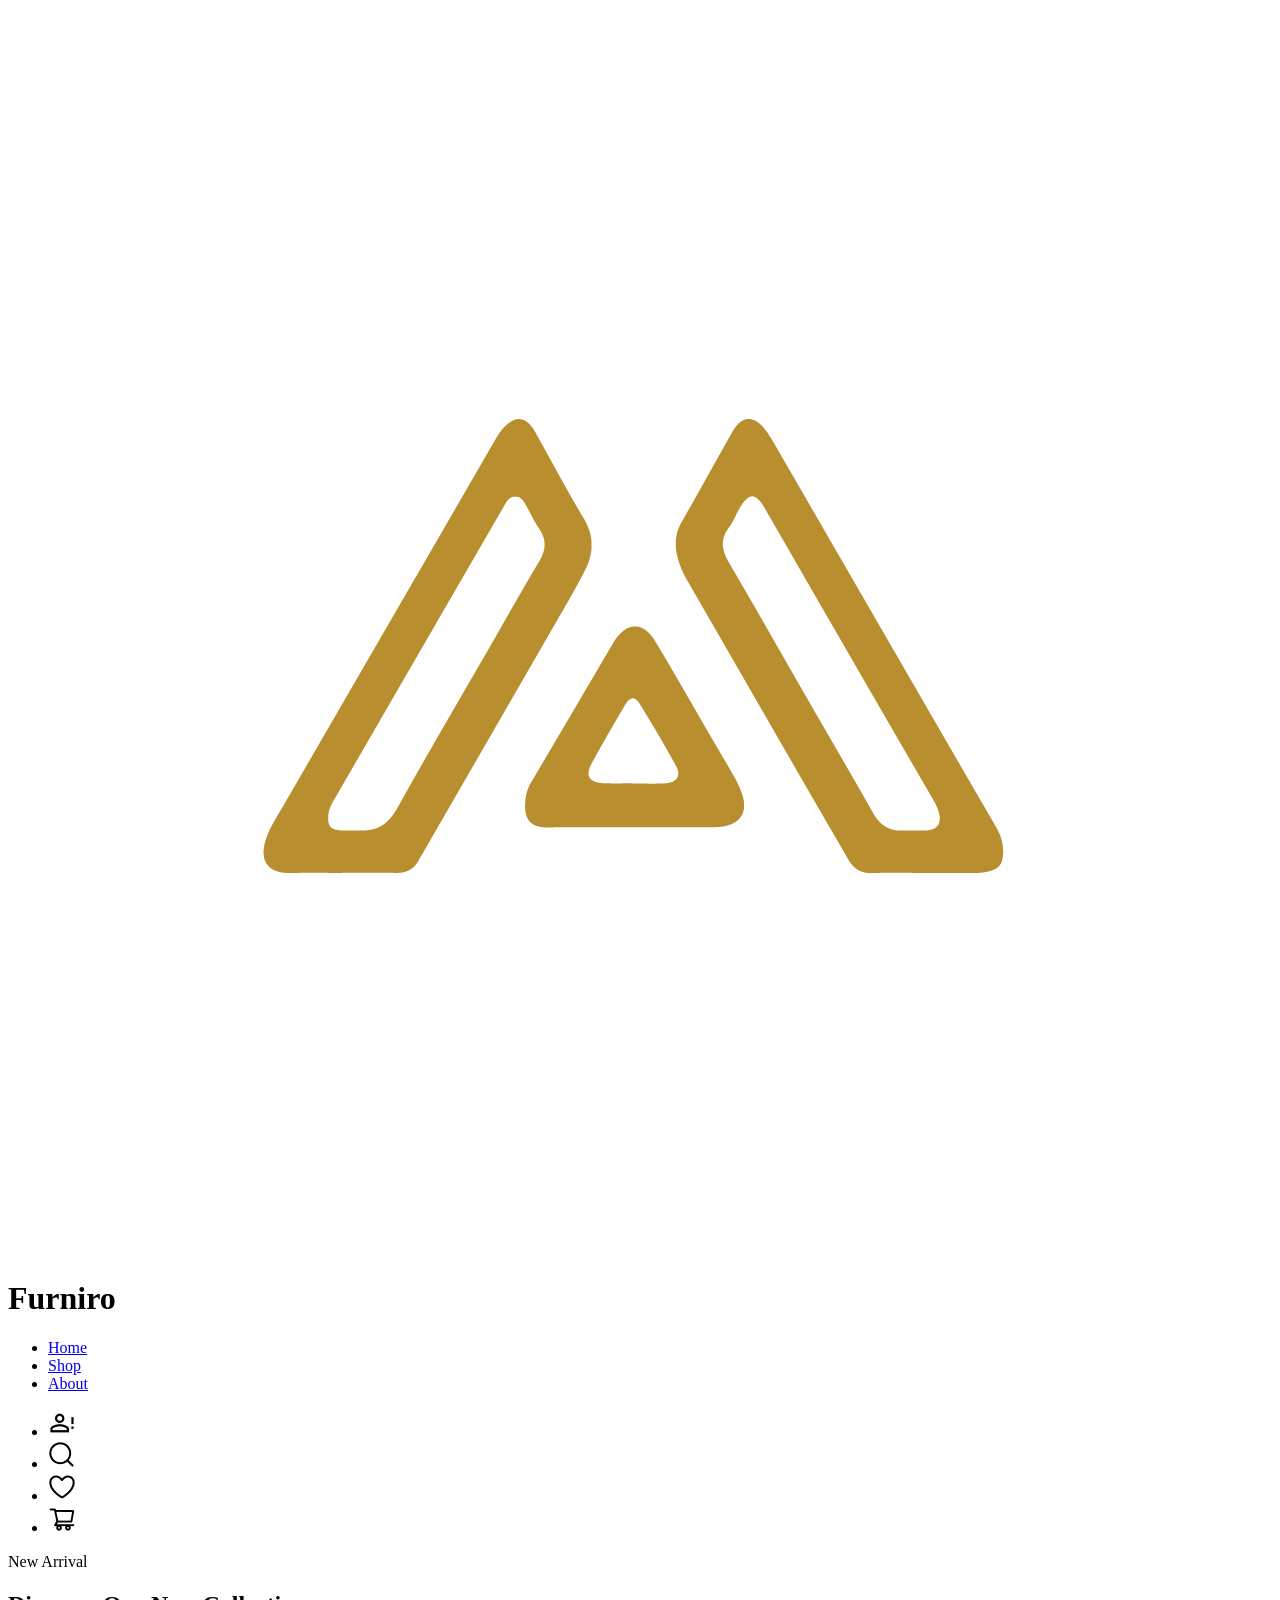
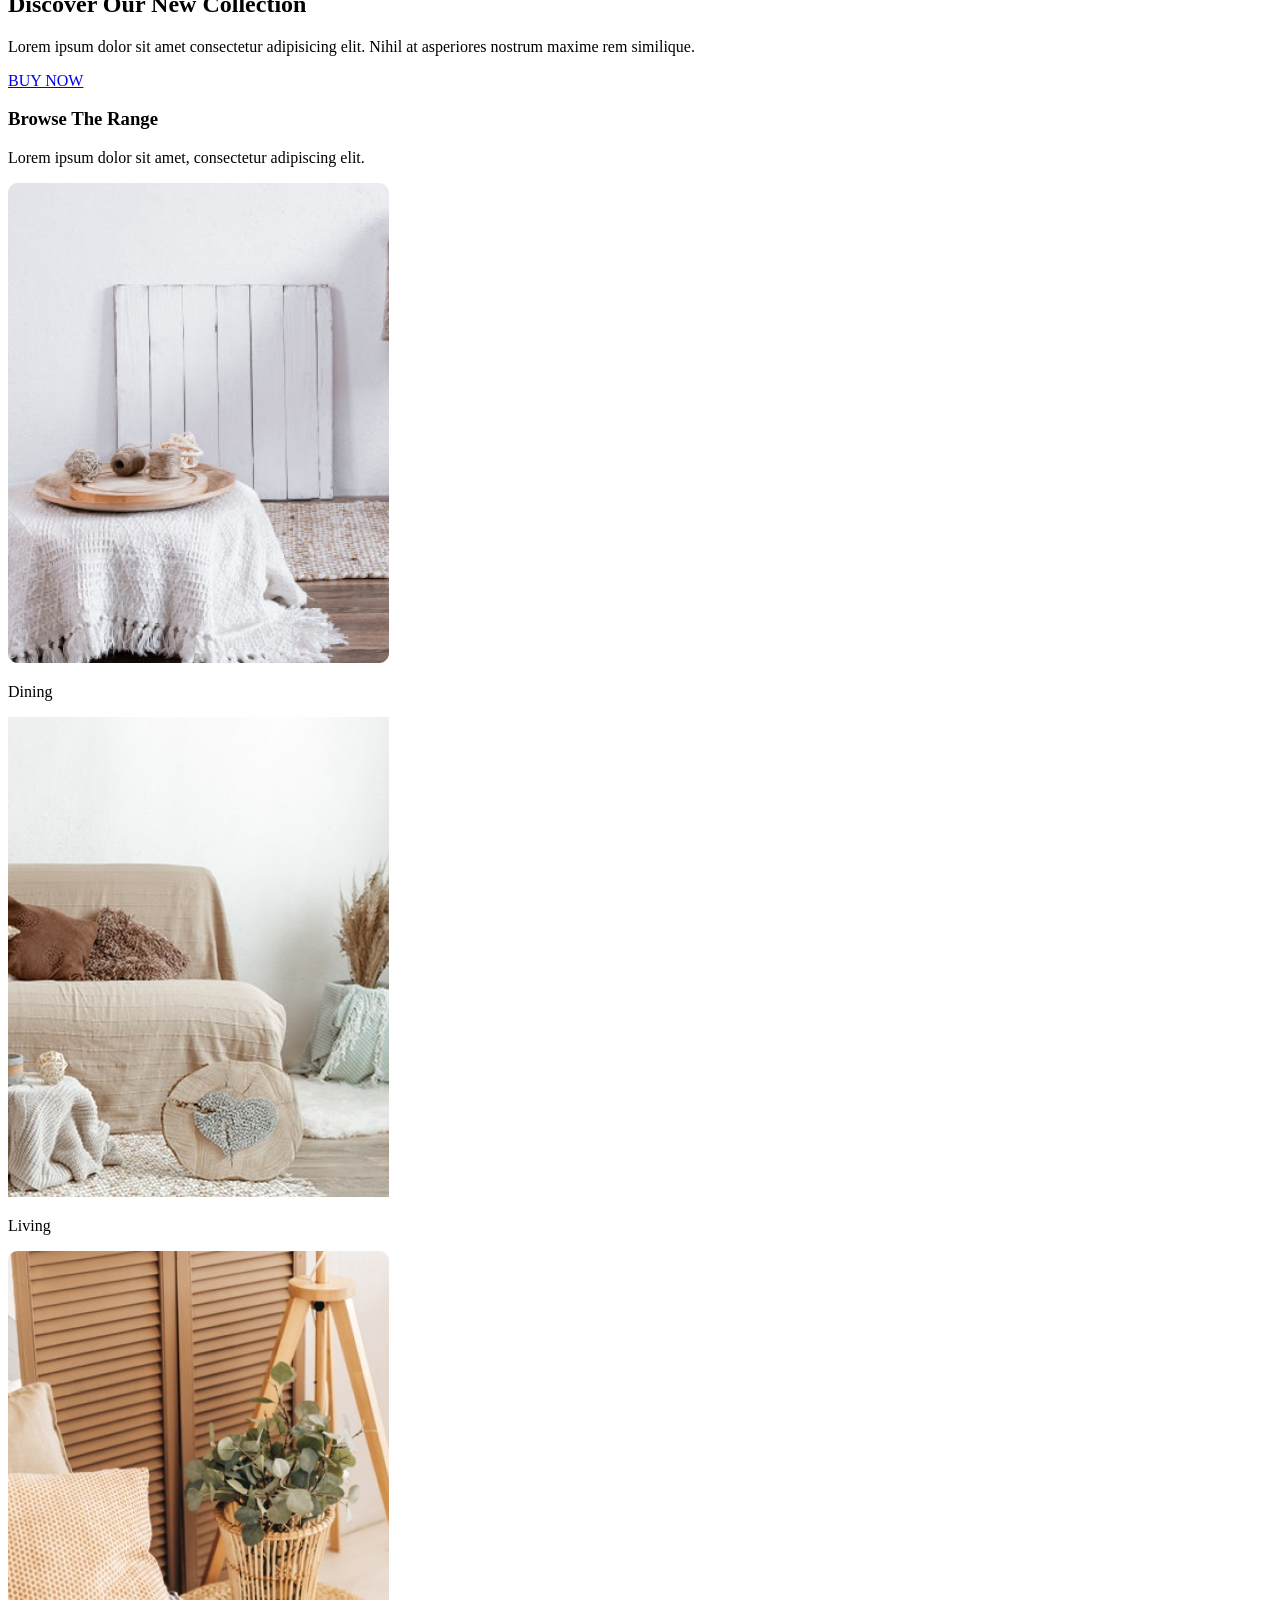
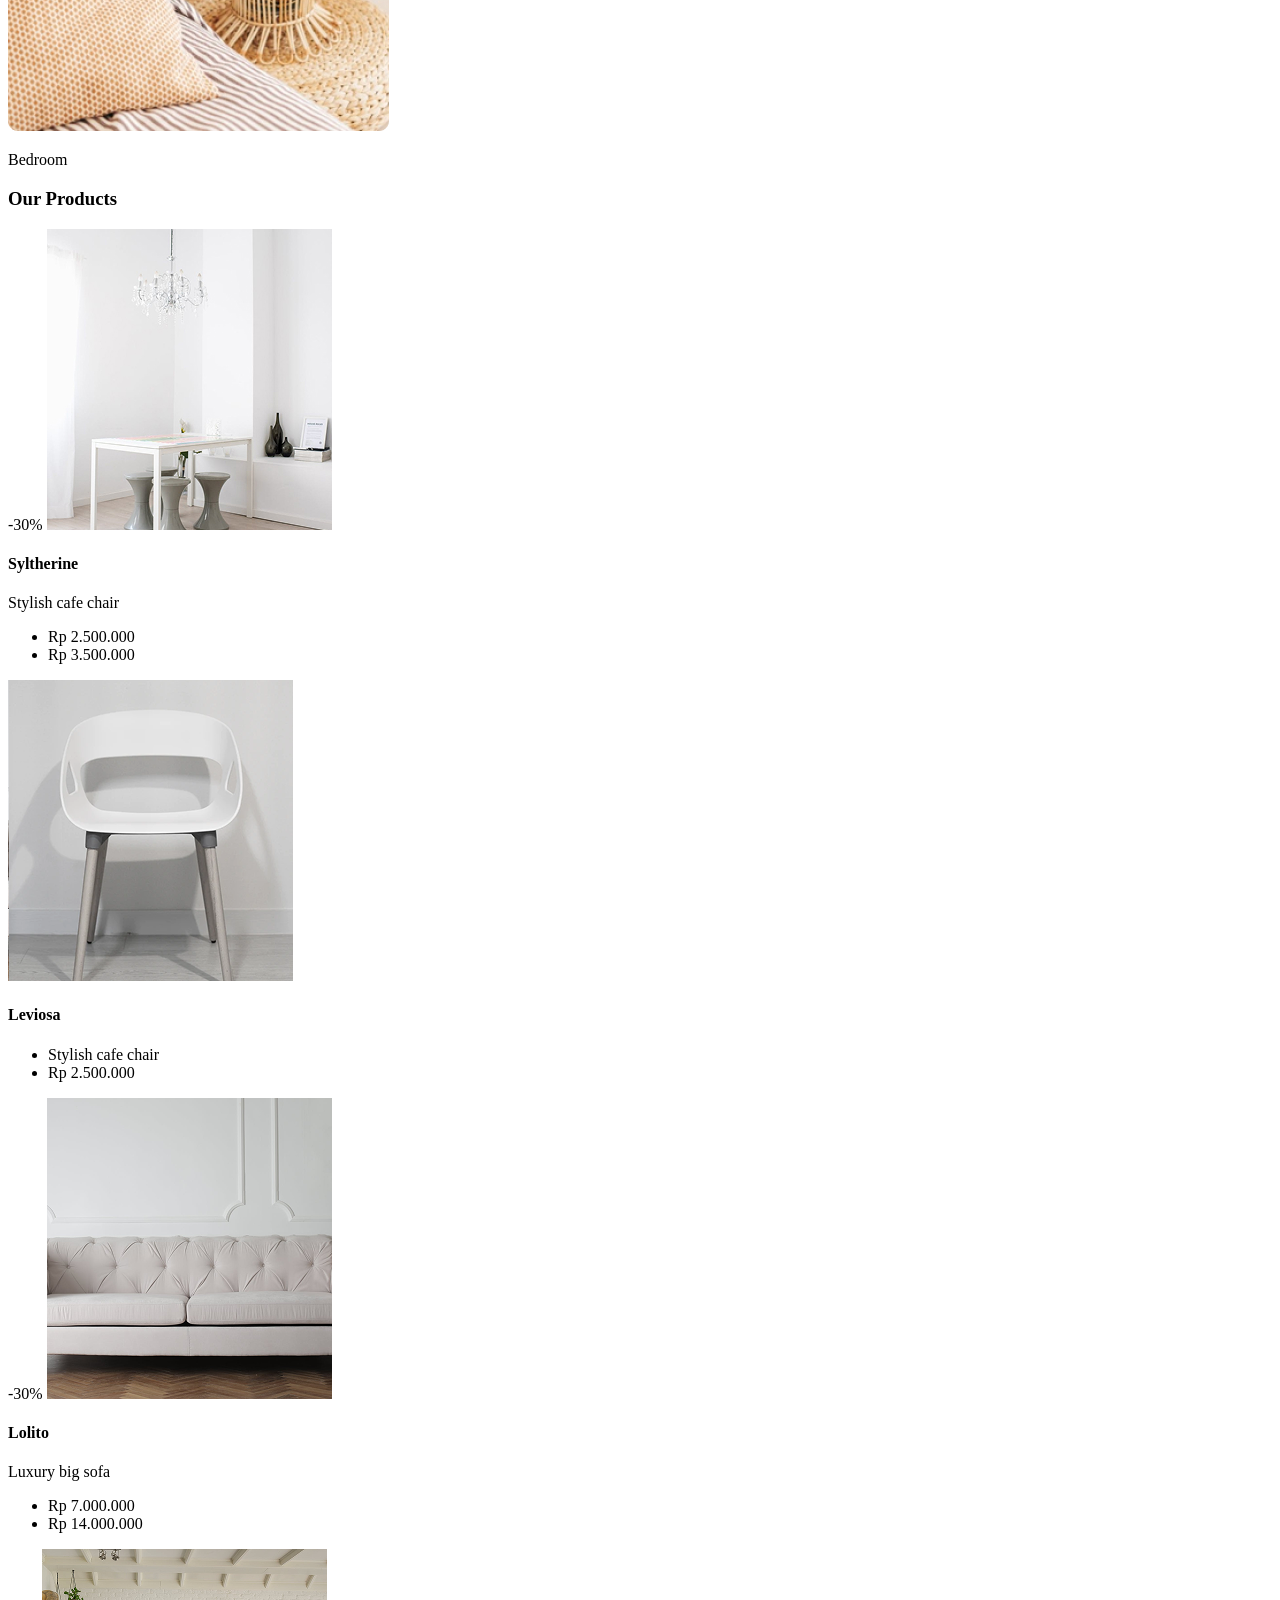
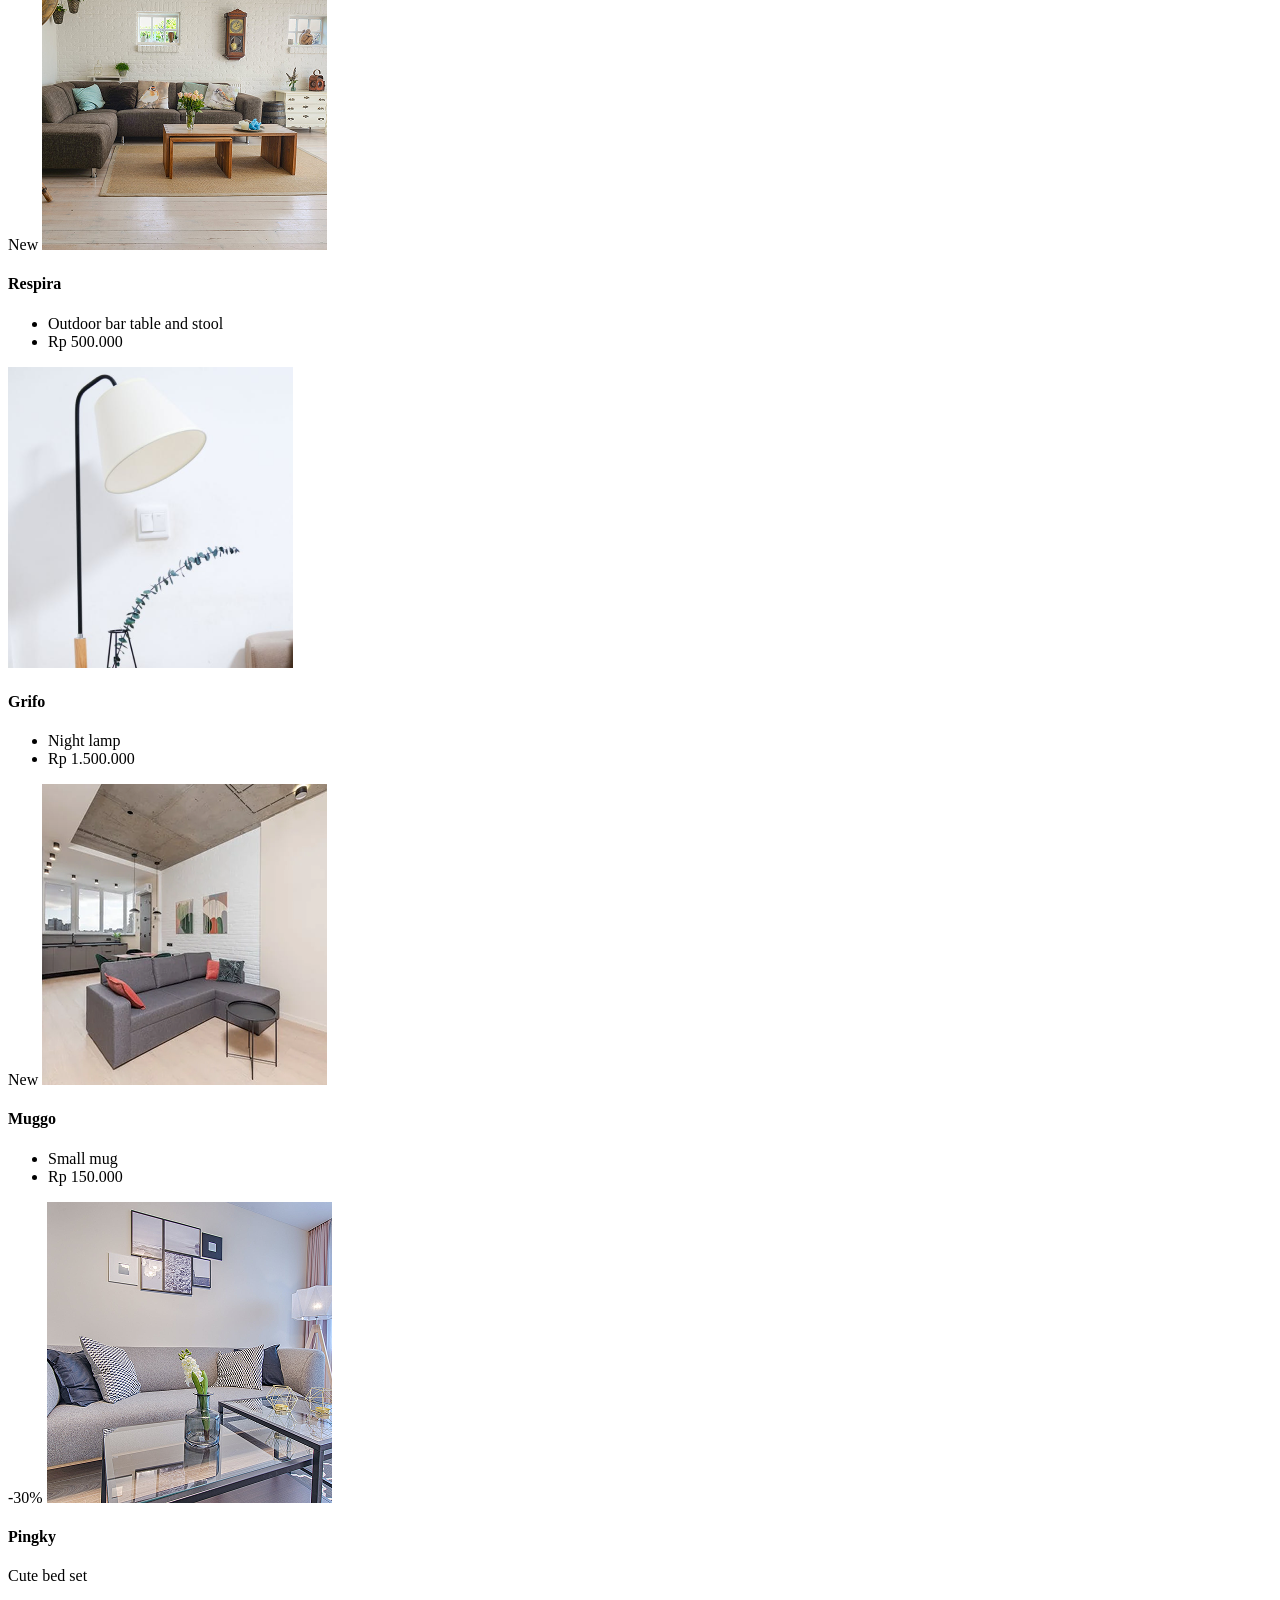
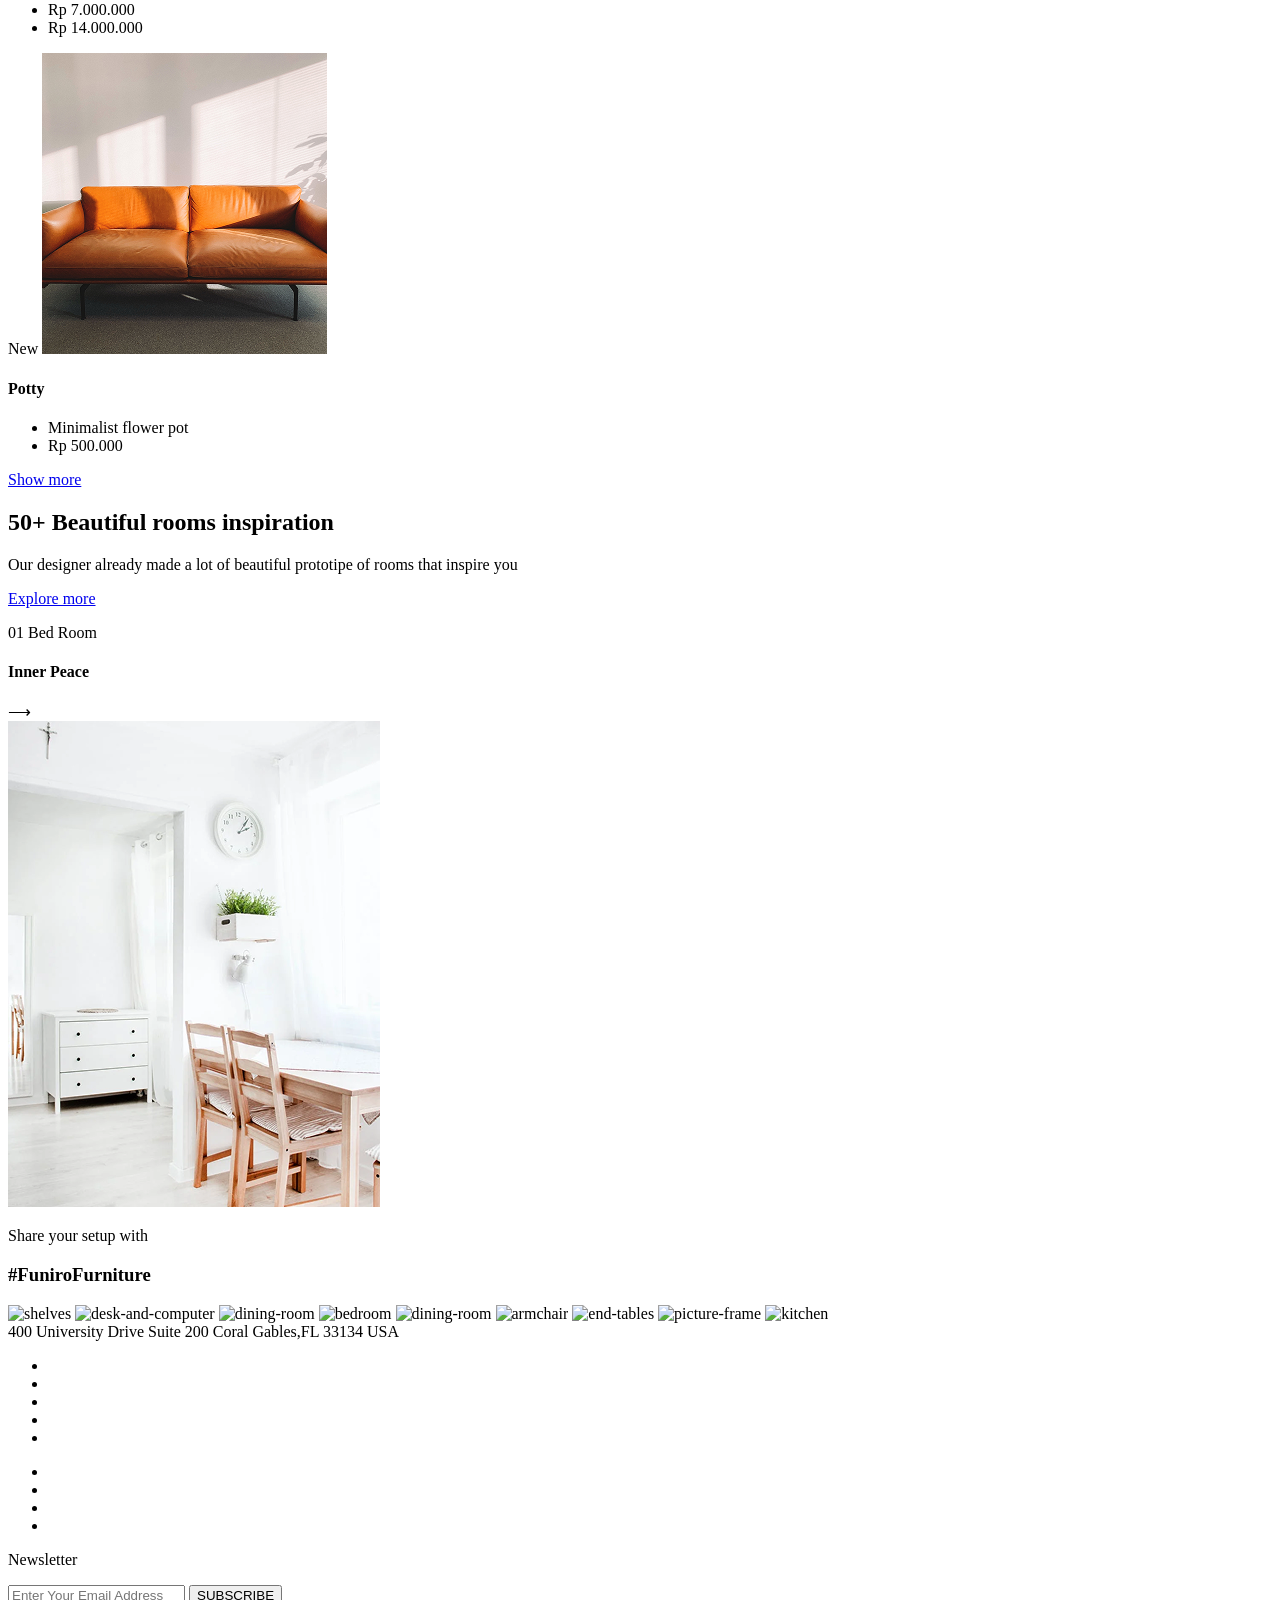
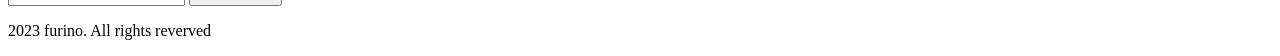
==== commit 54cfc878: "Add HTML" ====
--- a/index.html
+++ b/index.html
@@ -1,567 +1,221 @@
 <!doctype html>
-<html lang="eng">
+<html lang="en">
   <head>
-    <title>TeeSpace</title>
     <meta charset="UTF-8" />
     <meta name="viewport" content="width=device-width, initial-scale=1.0" />
-    <link rel="stylesheet" href="css/styles.css" />
+    <link rel="icon" href="/pictures/Logo.png" type="image/png" />
+    <title>Furniro</title>
   </head>
   <body>
-    <div class="header-ad">
-      <div class="center">
-        <p>Free shipping on all U.S. orders $50+</p>
-      </div>
-      <button><img src="images/X button.png" alt="X button" /></button>
-    </div>
-    <header>
-      <div class="center">
-        <nav class="navigation">
-          <ul class="navigation_list">
-            <li class="navigation_list-item">
-              <a href="#">Home</a>
-            </li>
-            <li class="navigation_list-item">
-              <a href="#">TeeSpace</a>
-            </li>
-            <li class="navigation_list-item">
-              <a href="#">Shop</a>
-            </li>
-            <li class="navigation_list-item">
-              <a href="#">Blog</a>
-            </li>
-            <li class="navigation_list-item">
-              <a href="#">Pages</a>
-            </li>
-          </ul>
-        </nav>
-        <h1 class="main-header">
-          <a href="#"><img src="images/page logo.png" alt="TeeSpace logo" /></a>
-        </h1>
-        <ul class="user-links">
-          <li>
-            <button>
-              <img src="images/search symbol.png" alt="search button" />
-            </button>
-          </li>
-          <li>
-            <a href="#">
-              <img src="images/profile symbol.png" alt="user profile" />
-            </a>
-          </li>
-          <li>
-            <a href="#">
-              <img src="images/star symbol.png" alt="star symbol" />
-            </a>
-            <span class="quantity">0</span>
-          </li>
-          <li>
-            <a href="#">
-              <img src="images/shoping bag symbol.png" alt="bag symbol" />
-            </a>
-            <span class="quantity">0</span>
-          </li>
-          <li>
-            <a href="#">Let's Talk</a>
-          </li>
+    <header class="header">
+      <h1><img src="/pictures/Logo.png" alt="page logo" />Furniro</h1>
+      <nav class="header_navbar">
+        <ul class="header_navbar_list">
+          <li><a href="#">Home</a></li>
+          <li><a href="#">Shop</a></li>
+          <li><a href="#">About</a></li>
         </ul>
-      </div>
+      </nav>
+      <ul>
+        <li>
+          <a href="#"
+            ><img src="/pictures/icon-profile.png" alt="profile-icon"
+          /></a>
+        </li>
+        <li>
+          <a href="#"
+            ><img src="/pictures/icon-search.png" alt="search-icon"
+          /></a>
+        </li>
+        <li>
+          <a href="#"
+            ><img src="/pictures/icon-heart.png" alt="heart-icon"
+          /></a>
+        </li>
+        <li>
+          <a href="#"
+            ><img src="/pictures/icon-shopping-cart.png" alt="cart-icon"
+          /></a>
+        </li>
+      </ul>
     </header>
     <main>
       <section class="page-promo">
-        <div class="center">
-          <img src="/images/page promo pic.png" alt="two models" />
-          <div class="page-promo__info">
-            <span>Rated 4.9 of 5.0</span>
-            <h2>Enjoy up your vacations in the best T-shirts</h2>
-            <p>
-              What's more, we do it right! A full administration printing
-              background. Print shirts for yourself or your online business
-              Lorem ipsum dolor sit amet consectetur adipisicing elit. Eos
-              tenetur distinctio similique vero ex dolorum natus, amet tempore,
-              unde doloremque fugiat, sit sunt perspiciatis nesciunt quas
-              voluptate sed accusamus pariatur!
-            </p>
-            <ul class="page-promo__properties">
-              <li>
-                <span>&#10003;</span>Top quality prints using the latest
-                technology
-              </li>
-              <li>
-                <span>&#10003;</span>Mix and match colors, sizes, and designs
-              </li>
-            </ul>
-            <ul class="page-promo__links">
-              <li><a href="#">Get Started Today &#8594;</a></li>
-              <li>
-                <a href="#"> How We Work <span>&#9658;</span> </a>
-              </li>
-            </ul>
+        <div class="page-promo_info">
+          <p>New Arrival</p>
+          <h2>Discover Our New Collection</h2>
+          <p>
+            Lorem ipsum dolor sit amet consectetur adipisicing elit. Nihil at
+            asperiores nostrum maxime rem similique.
+          </p>
+          <a href="#">BUY NOW</a>
+        </div>
+      </section>
+      <section class="range">
+        <div class="range_info">
+          <h3>Browse The Range</h3>
+          <p>Lorem ipsum dolor sit amet, consectetur adipiscing elit.</p>
+        </div>
+        <div class="range_rooms">
+          <div class="range_rooms-option">
+            <a>
+              <img
+                src="./pictures/range-dining.png"
+                alt="dining-room-picture"
+              />
+            </a>
+            <p>Dining</p>
           </div>
-        </div>
-      </section>
-      <section class="shirt-types">
-        <div class="center">
-          <div class="shirt-types__info">
-            <h2>T-shirt Printing for Everyone</h2>
-            <button>&#x2303;</button>
-            <p>What's more, we do it right!</p>
+          <div class="range_rooms-option">
+            <a>
+              <img
+                src="./pictures/range-living.png"
+                alt="living-room-picture"
+              />
+            </a>
+            <p>Living</p>
           </div>
-          <div class="shirt-types__choices">
-            <div class="shirt-types__choices-style">
-              <a href="#">
-                <img
-                  src="images\T-shirt.png"
-                  alt="T-shirt"
-                  class="shirt-types__choices-style-img"
-                />
-              </a>
-              <a href="#" class="shirt-types-name"> T-shirt </a>
-              <span>15</span>
-            </div>
-            <div class="shirt-types__choices-style">
-              <a href="#">
-                <img
-                  src="images\longsleeve.png"
-                  alt="long sleeve"
-                  class="shirt-types__choices-style-img"
-                />
-              </a>
-              <a href="#" class="shirt-types-name"> Long-sleeves </a>
-              <span>8</span>
-            </div>
-            <div class="shirt-types__choices-style">
-              <a href="#">
-                <img
-                  src="images\sweater.png"
-                  alt="sweater"
-                  class="shirt-types__choices-style-img"
-                />
-              </a>
-              <a href="#" class="shirt-types-name"> Sweater </a>
-              <span>18</span>
-            </div>
-            <div class="shirt-types__choices-style">
-              <a href="#">
-                <img
-                  src="images\hoodie.png"
-                  alt="hoodie"
-                  class="shirt-types__choices-style-img"
-                />
-              </a>
-              <a href="#" class="shirt-types-name"> Hoodies </a>
-              <span>9</span>
-            </div>
-            <div class="shirt-types__choices-style">
-              <a href="#">
-                <img
-                  src="images\Tanktop.png"
-                  alt="tank top"
-                  class="shirt-types__choices-style-img"
-                />
-              </a>
-              <a href="#" class="shirt-types-name"> Tanktop </a>
-              <span>6</span>
-            </div>
+          <div class="range_rooms-option">
+            <a>
+              <img src="./pictures/range-bedroom.jpg" alt="bedroom-picture" />
+            </a>
+            <p>Bedroom</p>
           </div>
         </div>
       </section>
-      <section class="quality-printing">
-        <div class="center">
-          <div class="quality-printing__choice">
-            <img src="images/printing man.png" alt="man's hoodie" />
-            <a href="#">Men's Collection</a>
-          </div>
-          <div class="quality-printing__choice">
-            <img src="images/printing children.png" alt="children's hoodies" />
-            <a href="#">Kid's Collection</a>
-          </div>
-          <div class="quality-printing__choice">
-            <img src="images/printing woman.png" alt="woman's hoodie" />
-            <a href="#">Women's Collection</a>
-          </div>
-          <h2>High quality offset printing *</h2>
-        </div>
-      </section>
-      <section class="featured">
-        <div class="center">
-          <h2>Featured products</h2>
-          <p>What's more, we do it right!</p>
-          <div class="featured__product">
-            <img src="images\man-model.png" alt="man model" />
-            <h4>Zone Sweatshirt</h4>
-            <ul>
-              <li>$19.95 -</li>
-              <li>$159.95</li>
-            </ul>
-          </div>
-          <div class="featured__product">
-            <img src="images\woman-model.png" alt="woman model" />
-            <h4>Zoo Men's t-shirt</h4>
-            <ul>
-              <li>$14.95 -</li>
-              <li>$119.95</li>
-            </ul>
-          </div>
-          <div class="featured__product">
-            <span class="sale-hot">Hot</span>
-            <img src="images\child-model.png" alt="child model" />
-            <h4>Toddler T-shirt</h4>
-            <p>$26.00</p>
-          </div>
-          <div class="featured__product">
-            <span class="sale-10">-10%</span>
-            <span class="sale-hot">Hot</span>
-            <img src="images\child-model 2.png" alt="child model" />
-            <h4>Fine Jersey Tee</h4>
-            <ul class="featured__product--different">
-              <li>$28.00</li>
-              <li>$31.00</li>
-            </ul>
-          </div>
-          <div class="featured__product">
-            <span class="sale-sale">Sale!</span>
-            <span class="sale-new">New</span>
-            <img src="images\child-model3.png" alt="child model" />
-            <h4>Kids Hoodie</h4>
-            <ul>
-              <li>$26.00 -</li>
-              <li>$29.00</li>
-            </ul>
-            <ul>
-              <li><span class="color1">color1</span></li>
-              <li><span class="color2">color2</span></li>
-              <li><span class="more-colors">+3</span></li>
-            </ul>
-          </div>
-          <div class="featured__product">
-            <span class="sale-sale">Sale!</span>
-            <span class="sale-new">New</span>
-            <img src="images\child-model 4.png" alt="child model" />
-            <h4>Youth Short Sleeve Tee</h4>
-            <ul>
-              <li>$26.00 -</li>
-              <li>$29.00</li>
-            </ul>
-            <ul>
-              <li><span class="color1">color1</span></li>
-              <li><span class="color2">color2</span></li>
-              <li><span class="more-colors">+3</span></li>
-            </ul>
-          </div>
-          <div class="featured__product">
-            <span class="sale-sale">Sale!</span>
-            <span class="sale-new">New</span>
-            <img src="images\woman-model2.png" alt="woman model" />
-            <h4>Midweight Cotton Tee</h4>
-            <ul>
-              <li>$26.00 -</li>
-              <li>$29.00</li>
-            </ul>
-            <ul>
-              <li><span class="color1">color1</span></li>
-              <li><span class="color2">color2</span></li>
-              <li><span class="more-colors">+3</span></li>
-            </ul>
-          </div>
-          <div class="featured__product">
-            <span class="sale-hot">Hot</span>
-            <img src="images\woman-model3.png" alt="woman model" />
-            <h4>Hooded Sweatshirt</h4>
-            <p>$28.00</p>
-          </div>
-        </div>
-      </section>
-      <section class="special-offer">
-        <div class="center">
-          <div class="special-offer__info">
-            <span>SPECIAL OFFER</span>
-            <h2>Extra Sale 30% off</h2>
-            <p>
-              Bucket toy with a contrast colored handle. Perfect for playing on
-              the beach.
-            </p>
-            <time>00&nbsp;:&nbsp;00&nbsp;:&nbsp;00&nbsp;:&nbsp;00</time>
-            <a>Get only $29.00 &#8594;</a>
-          </div>
-          <div class="special-offer__promo">
-            <img src="images\offer-model.png" alt="woman-model" />
-            <span class="special-offer__promo-sale">
-              <ul>
-                <li>Save</li>
-                <li>30%</li>
-              </ul>
-            </span>
-            <img src="images\offer-model-2.png" alt="man-model" />
-          </div>
-        </div>
-      </section>
-      <section class="customize">
-        <div class="center">
-          <h2>Easy to create & customize * Design your own</h2>
-          <div class="customize__info">
-            <h3>10% off your first order</h3>
-            <p>Free and easy way to bring your ideas to life</p>
-            <a href="#">Shop Now</a>
-          </div>
-          <div class="customize__info customize__info--right">
-            <h3>Create your unique style</h3>
-            <p>Free and easy way to bring your ideas to life</p>
-            <a href="#">Explore More</a>
-          </div>
-        </div>
-      </section>
-      <section class="picked-designs">
-        <div class="center">
-          <div class="picked-designs-info">
-            <h2>Explore designs picked for you</h2>
-            <p>What's more, we do it right!</p>
-          </div>
-          <div class="Featured__product">
-            <img src="images\man-model.png" alt="man model" />
-            <h4>Zone Sweatshirt</h4>
-            <ul>
-              <li>$19.95 -</li>
-              <li>$159.95</li>
-            </ul>
-          </div>
-          <div class="Featured__product">
-            <img src="images\woman-model.png" alt="woman model" />
-            <h4>Zoo Men's t-shirt</h4>
-            <ul>
-              <li>$14.95 -</li>
-              <li>$119.95</li>
-            </ul>
-          </div>
-          <div class="Featured__product">
-            <span class="sale-hot">Hot</span>
-            <img src="images\child-model.png" alt="child model" />
-            <h4>Toddler T-shirt</h4>
-            <p>$26.00</p>
-          </div>
-          <div class="Featured__product">
-            <span class="sale-10">-10%</span>
-            <span class="sale-hot">Hot</span>
-            <img src="images\child-model 2.png" alt="child model" />
-            <h4>Fine Jersey Tee</h4>
-            <ul class="Featured__product--different">
-              <li>$28.00</li>
-              <li>$31.00</li>
-            </ul>
-          </div>
-        </div>
-      </section>
-      <section class="services">
-        <div class="center">
-          <div class="services__option">
-            <a href="#">
-              <img src="images\symbol-world.png" alt="world symbol" />
-            </a>
-            <a href="#">
-              <h4>Worldwide Shipping</h4>
-            </a>
-            <p>Get free shipping over $65.</p>
-          </div>
-          <div class="services__option">
-            <a href="#">
-              <img src="images\symbol-box.png" alt="box symbol" />
-            </a>
-            <a href="#">
-              <h4>Returns</h4>
-            </a>
-            <p>Within 30 days for an exchange.</p>
-          </div>
-          <div class="services__option">
-            <a href="#">
-              <img src="images\symbol-phone.png" alt="phone symbol" />
-            </a>
-            <a href="#">
-              <h4>Online Support</h4>
-            </a>
-            <p>Top notch customer service.</p>
-          </div>
-          <div class="services__option">
-            <a href="#">
-              <img src="images\symbol-card.png" alt="card symbol" />
-            </a>
-            <a href="#">
-              <h4>Flexible Payment</h4>
-            </a>
-            <p>Pay with Multiple Credit Cards</p>
-          </div>
-        </div>
-      </section>
-      <section class="article">
-        <div class="center">
-          <div class="article__info">
-            <h3>Articles daily updated</h3>
-            <p>Get inspiration, updates, tips, &other assorted awesomeness.</p>
-            <a href="#">Read latest articles &#x2C3;</a>
-          </div>
-          <div class="article__item">
-            <a href="#">
-              <img src="images\article T-shirt.png" alt="white t-shirt" />
-            </a>
-            <span>Design Services</span>
-            <span>August 20, 2022</span>
-            <h4>
-              <a href="#">
-                Make yourself happy with our T-shirt customer designer
-              </a>
-            </h4>
-          </div>
-          <div class="article__item">
-            <a href="#">
-              <img src="images\article Hoodie.png" alt="colorful hoodie" />
-            </a>
-            <span>Print Company</span>
-            <span>August 20, 2022</span>
-            <h4><a href="#"> Are you ready to make it awesome with us </a></h4>
-          </div>
-          <div class="article__item">
-            <a href="#">
-              <img src="images\article user.png" alt="female customer" />
-            </a>
-            <span>Print Company</span>
-            <span>August 20, 2022</span>
-            <h4>
-              <a href="#"> The best custom T-shirt designer WordPress theme </a>
-            </h4>
-          </div>
-        </div>
+      <section class="products">
+        <h3>Our Products</h3>
+        <div class="products_options products_options--changed-price">
+          <span class="sale-30%">-30%</span>
+          <img src="./pictures/products-syltherine.jpg" alt="cafe-chairs" />
+          <h4>Syltherine</h4>
+          <p>Stylish cafe chair</p>
+          <ul>
+            <li>Rp 2.500.000</li>
+            <li>Rp 3.500.000</li>
+          </ul>
+        </div>
+        <div class="products_options">
+          <img src="./pictures/products-leviosa.png" alt="cafe-chair" />
+          <h4>Leviosa</h4>
+          <ul>
+            <li>Stylish cafe chair</li>
+            <li>Rp 2.500.000</li>
+          </ul>
+        </div>
+        <div class="products_options products_options--changed-price">
+          <span class="sale-30%">-30%</span>
+          <img src="./pictures/products-lolito.png" alt="beige-sofa" />
+          <h4>Lolito</h4>
+          <p>Luxury big sofa</p>
+          <ul>
+            <li>Rp 7.000.000</li>
+            <li>Rp 14.000.000</li>
+          </ul>
+        </div>
+        <div class="products_options">
+          <span class="sale-new">New</span>
+          <img src="./pictures/products-respira.png" class="brown-sofa" />
+          <h4>Respira</h4>
+          <ul>
+            <li>Outdoor bar table and stool</li>
+            <li>Rp 500.000</li>
+          </ul>
+        </div>
+        <div class="products_options">
+          <img src="./pictures/products-grifo.png" alt="Night-lamp" />
+          <h4>Grifo</h4>
+          <ul>
+            <li>Night lamp</li>
+            <li>Rp 1.500.000</li>
+          </ul>
+        </div>
+        <div class="products_options">
+          <span class="sale-new">New</span>
+          <img src="./pictures/products-muggo.png" alt="Dark-sofa" />
+          <h4>Muggo</h4>
+          <ul>
+            <li>Small mug</li>
+            <li>Rp 150.000</li>
+          </ul>
+        </div>
+        <div class="products_options products_options--changed-price">
+          <span class="sale-30%">-30%</span>
+          <img src="./pictures/products-pingky.png" alt="gray-sofa" />
+          <h4>Pingky</h4>
+          <p>Cute bed set</p>
+          <ul>
+            <li>Rp 7.000.000</li>
+            <li>Rp 14.000.000</li>
+          </ul>
+        </div>
+        <div class="products_options">
+          <span class="sale-new">New</span>
+          <img src="./pictures/products-potty.png" alt="orange-sofa" />
+          <h4>Potty</h4>
+          <ul>
+            <li>Minimalist flower pot</li>
+            <li>Rp 500.000</li>
+          </ul>
+        </div>
+        <a href="#">Show more</a>
+      </section>
+      <section class="inspirations">
+        <div class="inspirations_info">
+          <h2>50+ Beautiful rooms inspiration</h2>
+          <p>
+            Our designer already made a lot of beautiful prototipe of rooms that
+            inspire you
+          </p>
+          <a href="#">Explore more</a>
+        </div>
+        <div class="inspirations_bedroom">
+          <!-- TO DO Background pic -->
+          <p>01 Bed Room</p>
+          <h4>Inner Peace</h4>
+          <span>&#10230;</span>
+        </div>
+        <img src="./pictures/inspiration-diningroom.png" />
+      </section>
+      <section class="furniture">
+        <div class="furniture_info">
+          <p>Share your setup with</p>
+          <h3>#FuniroFurniture</h3>
+        </div>
+        <img src="./pictures/furniture-shelves.png" alt="shelves" />
+        <img src="./pictures/furniture-desk.png" alt="desk-and-computer" />
+        <img src="./pictures/furniture-diningroom.png" alt="dining-room" />
+        <img src="./pictures/furniture-bedroom.png" alt="bedroom" />
+        <img src="./pictures/furniture-dining.png" alt="dining-room" />
+        <img src="./pictures/furniture-armchair.png" alt="armchair" />
+        <img src="./pictures/furniture-end-table.png" alt="end-tables" />
+        <img src="./pictures/furniture-pictureframe.png" alt="picture-frame" />
+        <img src="./pictures/furniture-kitchen.png" alt="kitchen" />
       </section>
     </main>
     <footer>
-      <section class="footer-ad">
-        <!-- TODO: -->
-        <!-- <img src="images\ad background.png" alt="printed hoodie"/> -->
-        <div class="center">
-          <div class="footer-ad_info">
-            <h2>Enjoy up your vacations in the best T-shirts</h2>
-            <p>T-shirts that keep you moving.</p>
-            <ul>
-              <li><a href="#">Shop Now &#8594;</a></li>
-              <li><a href="#">Contact Us &#8594;</a></li>
-            </ul>
-          </div>
-        </div>
-      </section>
-      <section class="footer-info">
-        <div class="center">
-          <div class="footer-info__upper">
-            <div class="footer-info__upper-contact">
-              <a href="#">
-                <img src="images/page logo.png" alt="TeeSpace logo" />
-              </a>
-              <a href="hello@teespace.io">hello@teespace.io</a>
-              <a href="tel:+02 036 038 3996">+02 036 038 3996</a>
-              <p>3665 Paseo Place, Suite 0960 San Diego</p>
-            </div>
-            <h4>Information</h4>
-            <ul>
-              <li><a href="#">About us</a></li>
-              <li><a href="#">Our Blog</a></li>
-              <li><a href="#">Start a Return</a></li>
-              <li><a href="#">Contact Us</a></li>
-              <li><a href="#">Shipping FAQ</a></li>
-            </ul>
-            <h4>Services</h4>
-            <ul>
-              <li><a href="#">Printing Services</a></li>
-              <li><a href="#">Digital Scanning</a></li>
-              <li><a href="#">Design Services</a></li>
-              <li><a href="#">Copying Services</a></li>
-              <li><a href="#">Print on Demand</a></li>
-            </ul>
-            <h4>Useful links</h4>
-            <ul>
-              <li><a href="#">My Account</a></li>
-              <li><a href="#">Print Provider</a></li>
-              <li><a href="#">Become a Partner</a></li>
-              <li><a href="#">Custom Products</a></li>
-              <li><a href="#">Make your own shirt</a></li>
-            </ul>
-            <div class="footer-info__upper-user">
-              <h4>Newsletter</h4>
-              <p>Subscribe to our newsletter.</p>
-              <button>Subscribe</button>
-            </div>
-          </div>
-          <div class="footer-info__bottom-payment">
-            <p>&copy; 2022 TeeSpace. All rights reserved.</p>
-            <div class="footer-info__bottom">
-              <ul>
-                <li>
-                  <a href="#">
-                    <img src="images\payment-amex.png" alt="amex logo" />
-                  </a>
-                </li>
-                <li>
-                  <a href="#">
-                    <img
-                      src="images\payment-apple-pay.png"
-                      alt="apple pay logo"
-                    />
-                  </a>
-                </li>
-                <li>
-                  <a href="#">
-                    <img
-                      src="images\payment-google-pay.png"
-                      alt="google pay logo"
-                    />
-                  </a>
-                </li>
-                <li>
-                  <a href="#">
-                    <img
-                      src="images\payment-mastercard.png"
-                      alt="mastercard logo"
-                    />
-                  </a>
-                </li>
-                <li>
-                  <a href="#"><img src="" alt="o pay logo" /></a>
-                </li>
-                <li>
-                  <a href="#">
-                    <img src="images\payment-visa.png" alt="visa card logo" />
-                  </a>
-                </li>
-              </ul>
-            </div>
-            <div class="footer-info__bottom-media">
-              <ul>
-                <li>
-                  <a href="#">
-                    <img src="images\Symbol-tweeter.png" alt="tweeter symbol" />
-                  </a>
-                </li>
-                <li>
-                  <a href="#">
-                    <img
-                      src="images\Symbol-facebook.png"
-                      alt="facebook symbol"
-                    />
-                  </a>
-                </li>
-                <li>
-                  <a href="#">
-                    <img
-                      src="images\symbol-instagram.png"
-                      alt="instagram symbol"
-                    />
-                  </a>
-                </li>
-                <li>
-                  <a href="#">
-                    <img src="images\Symbol-youtube.png" alt="youtube symbol" />
-                  </a>
-                </li>
-              </ul>
-            </div>
-          </div>
-        </div>
-      </section>
+      <div class="footer-info">
+        400 University Drive Suite 200 Coral Gables,FL 33134 USA
+      </div>
+      <ul class="links">
+        <li></li>
+        <li><a href="#"></a></li>
+        <li><a href="#"></a></li>
+        <li><a href="#"></a></li>
+        <li><a href="#"></a></li>
+      </ul>
+      <ul class="consumer-options">
+        <li></li>
+        <li><a href="#"></a></li>
+        <li><a href="#"></a></li>
+        <li><a href="#"></a></li>
+      </ul>
+      <div class="newsletter">
+        <p>Newsletter</p>
+        <input type="email" placeholder="Enter Your Email Address" />
+        <button>SUBSCRIBE</button>
+      </div>
+      <p>2023 furino. All rights reverved</p>
     </footer>
   </body>
 </html>
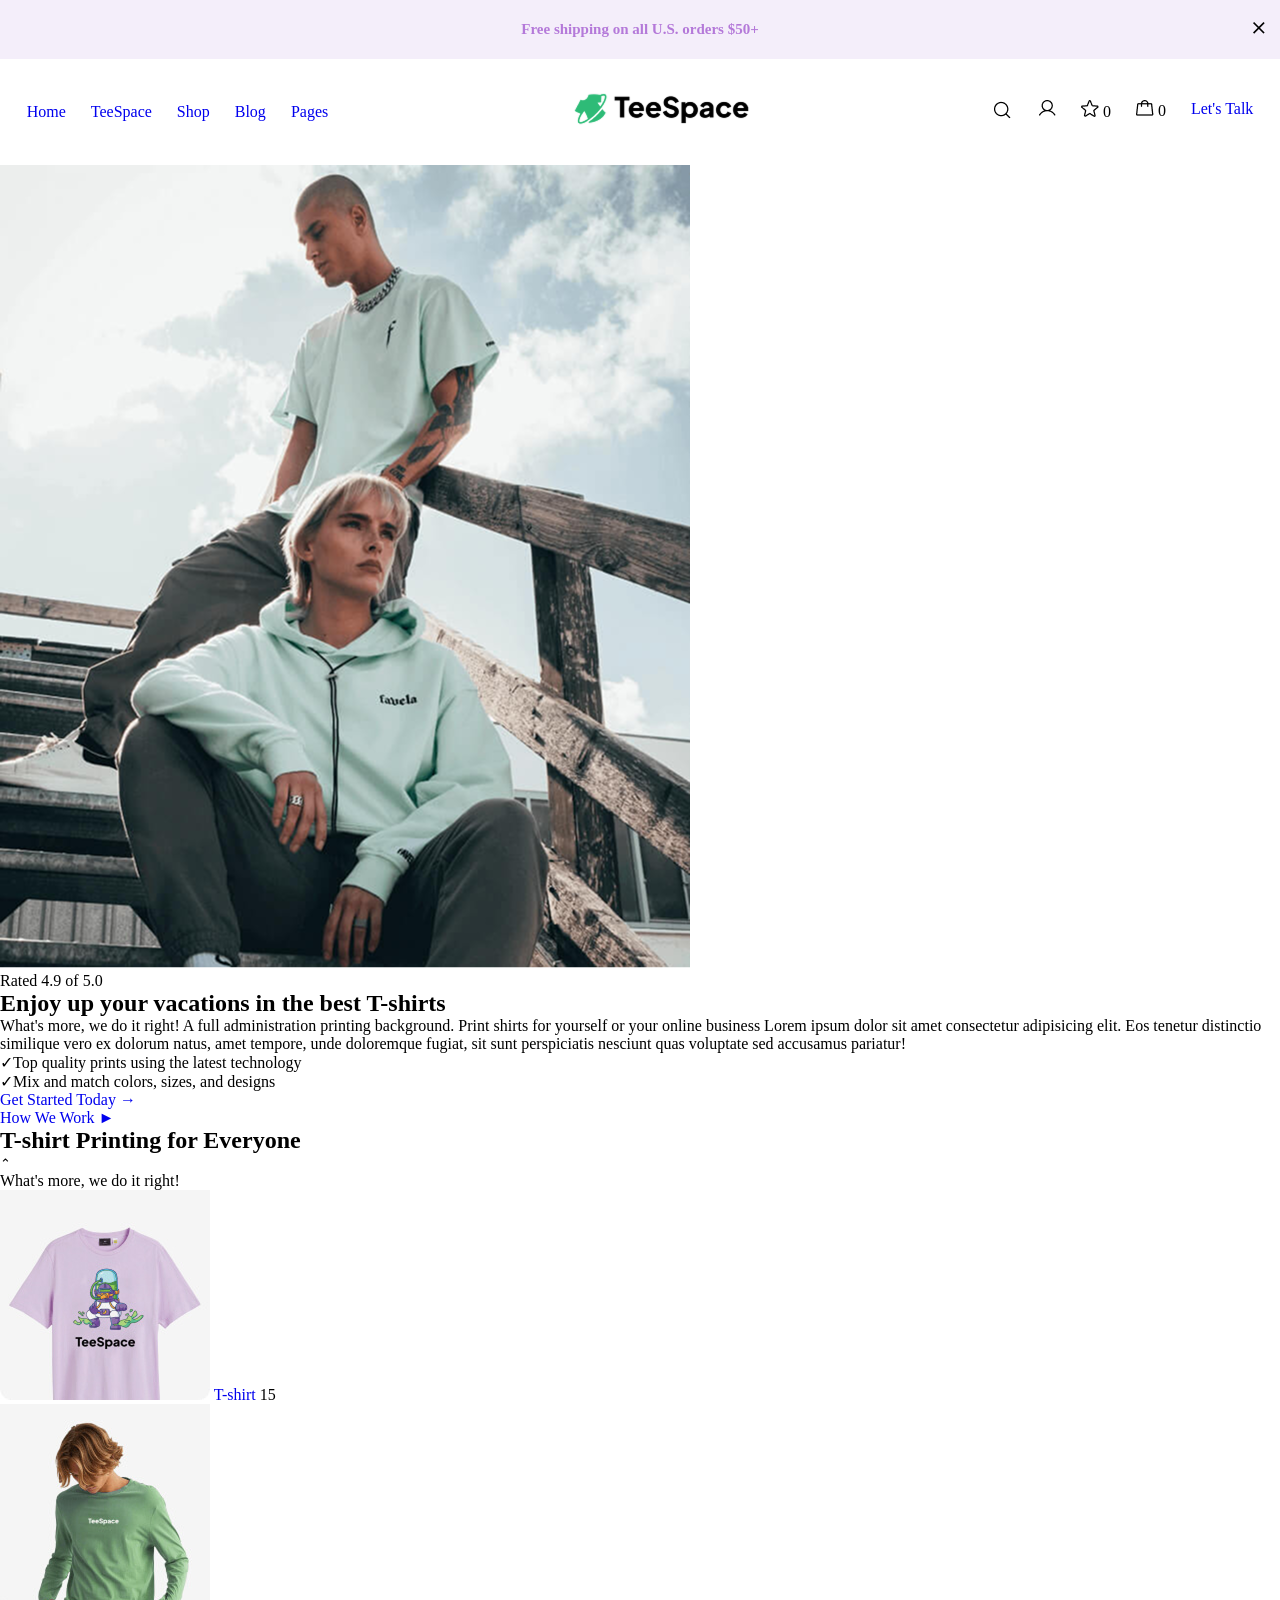
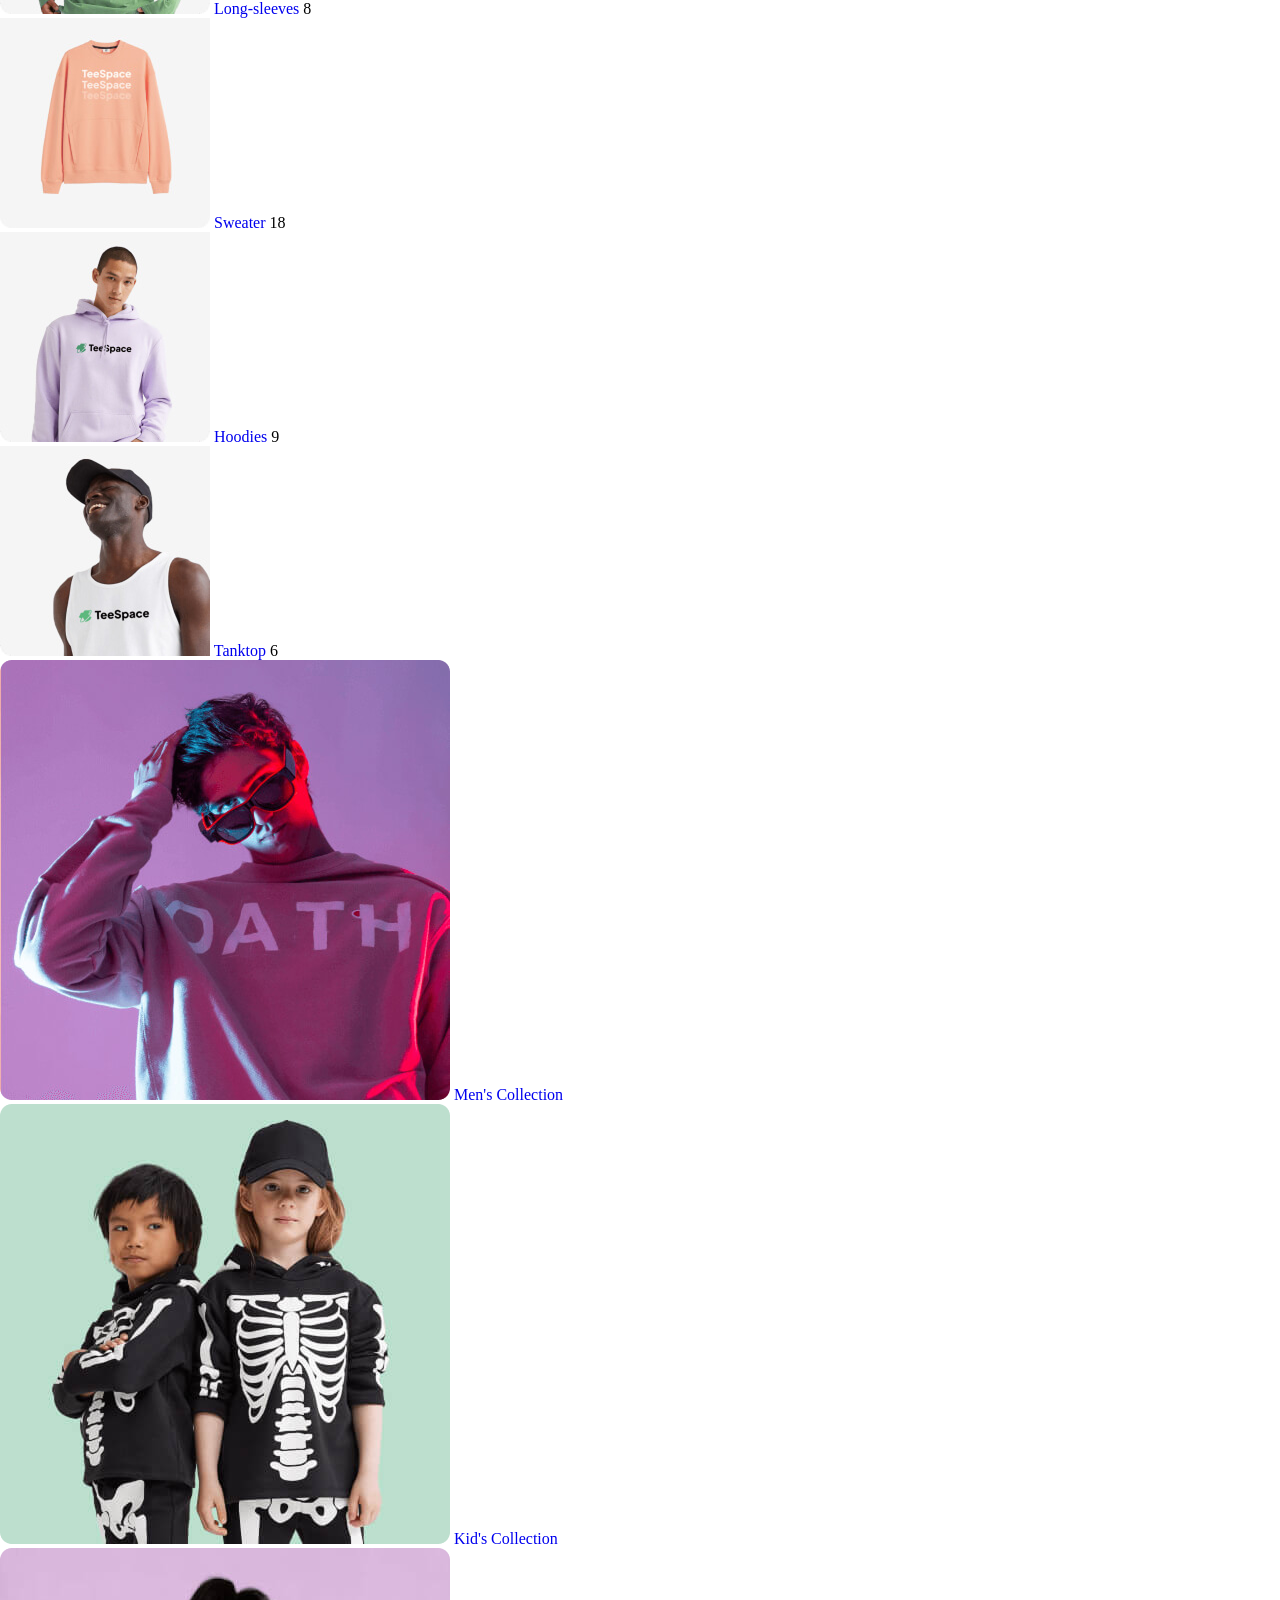
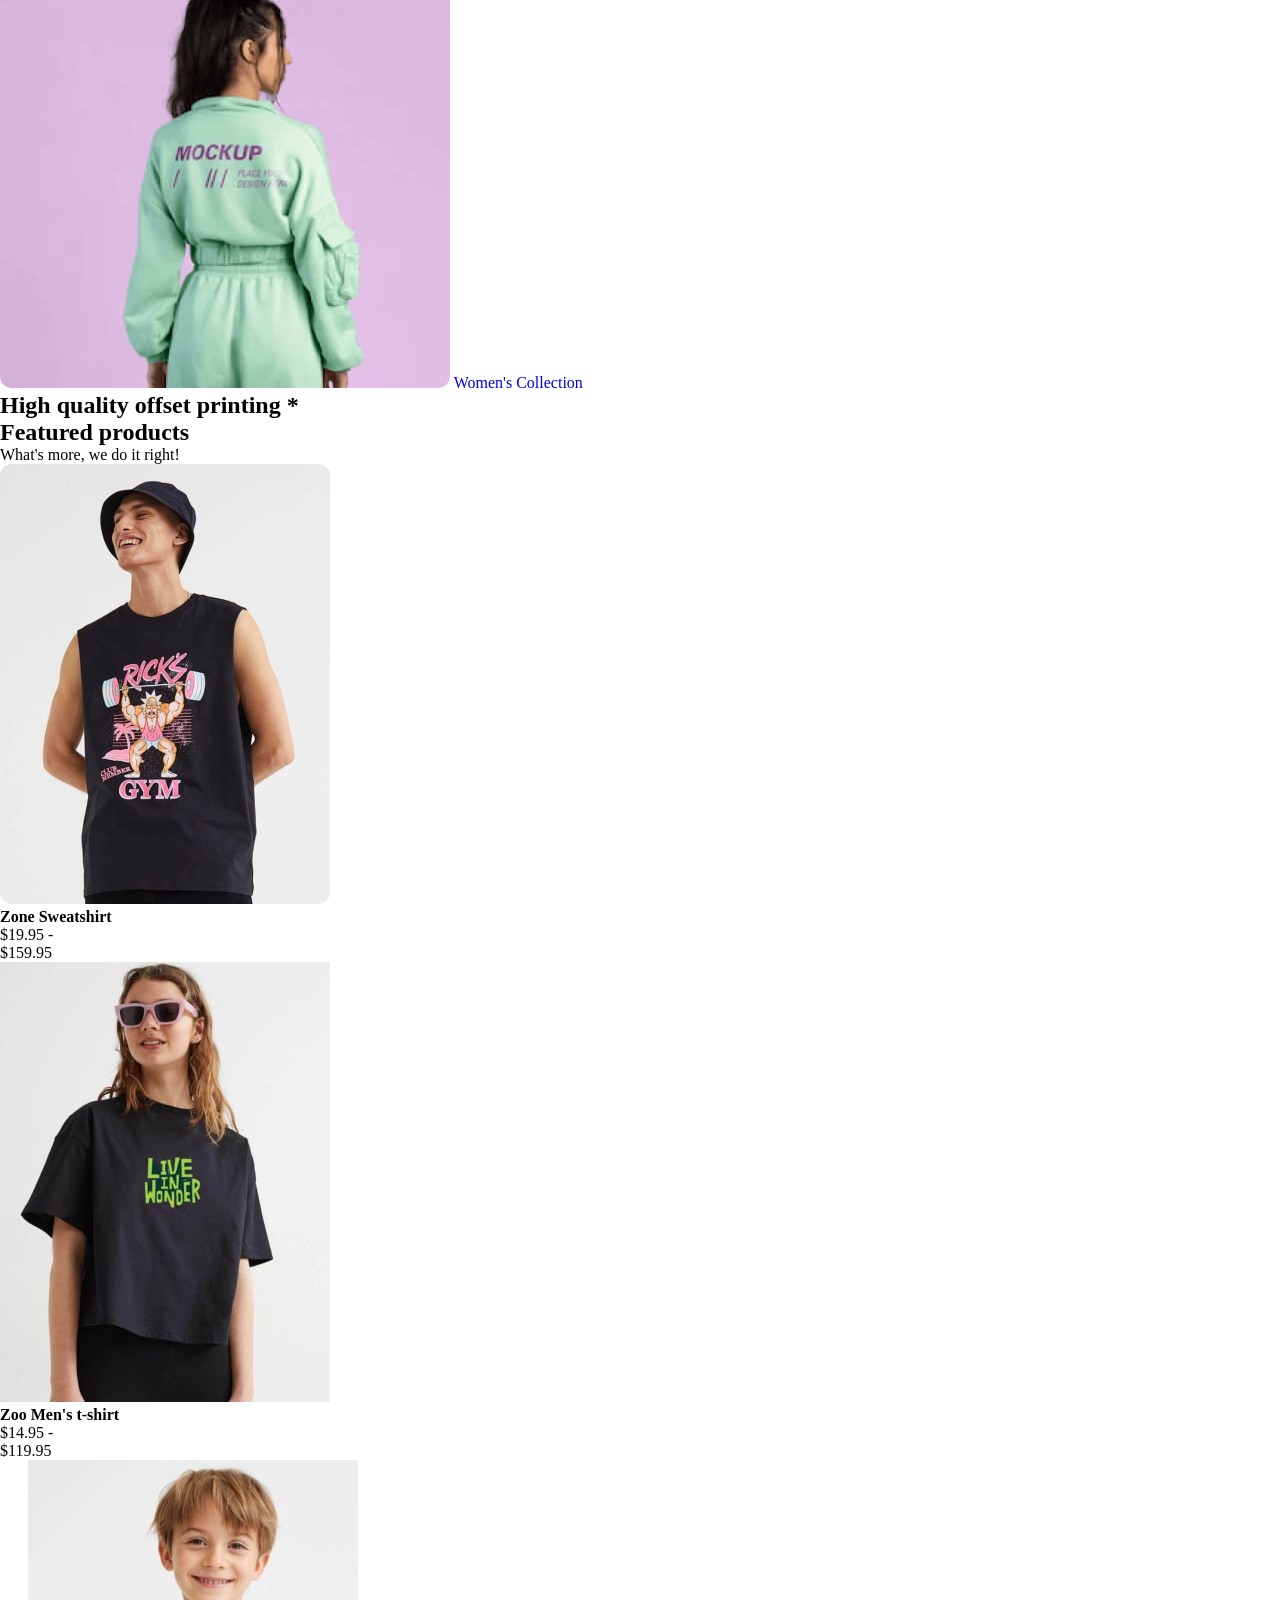
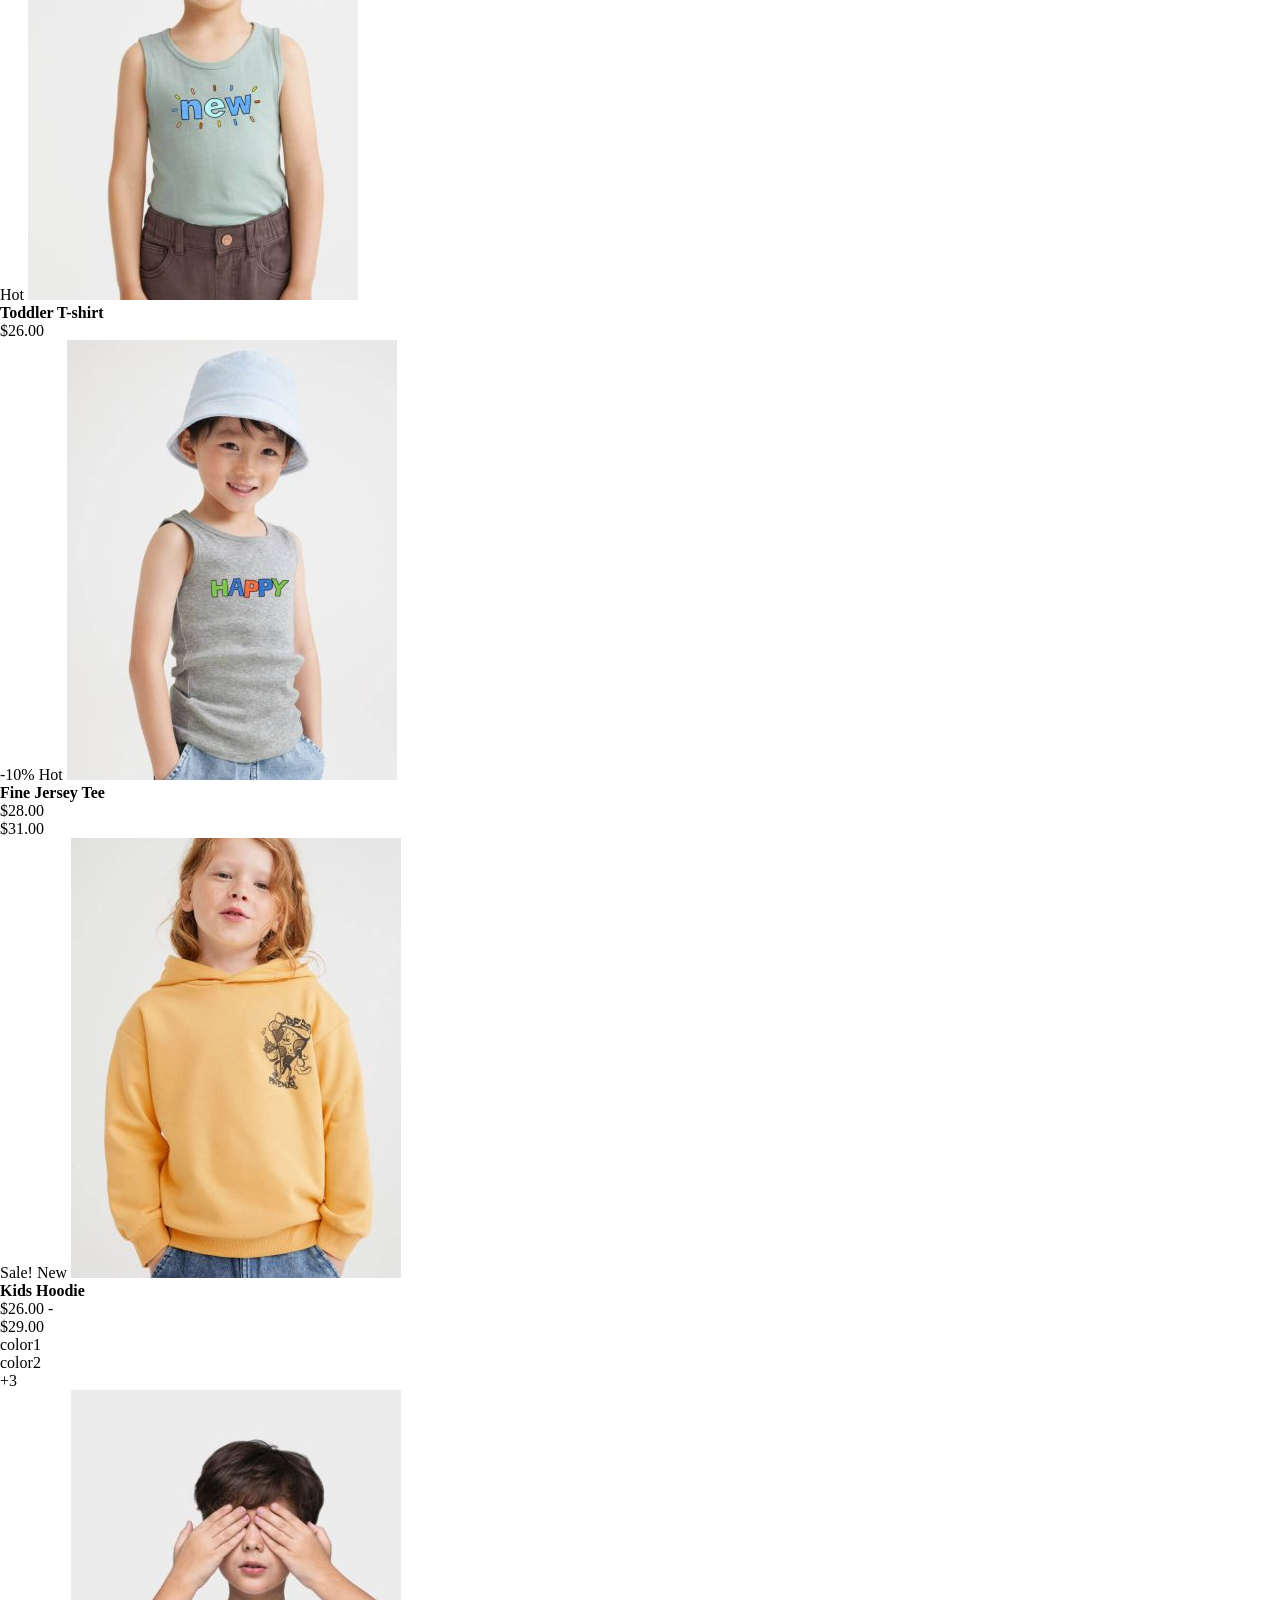
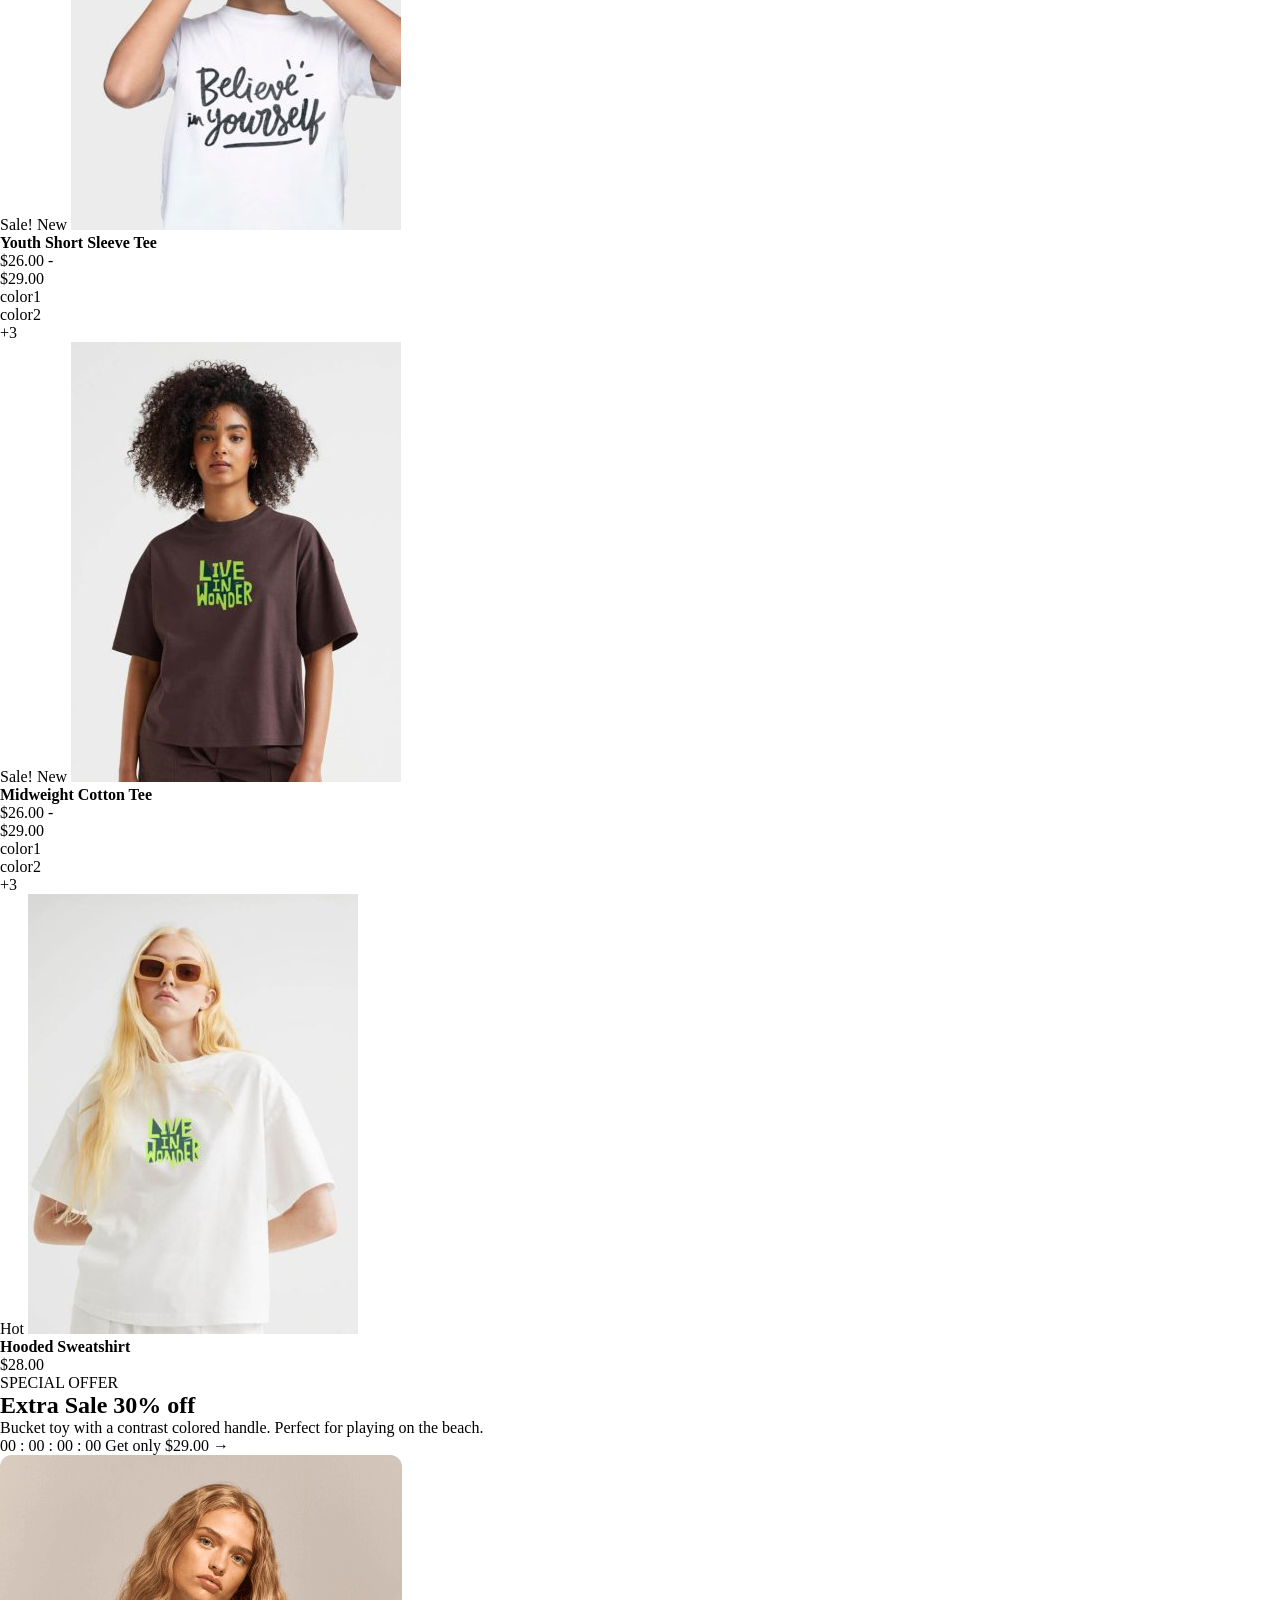
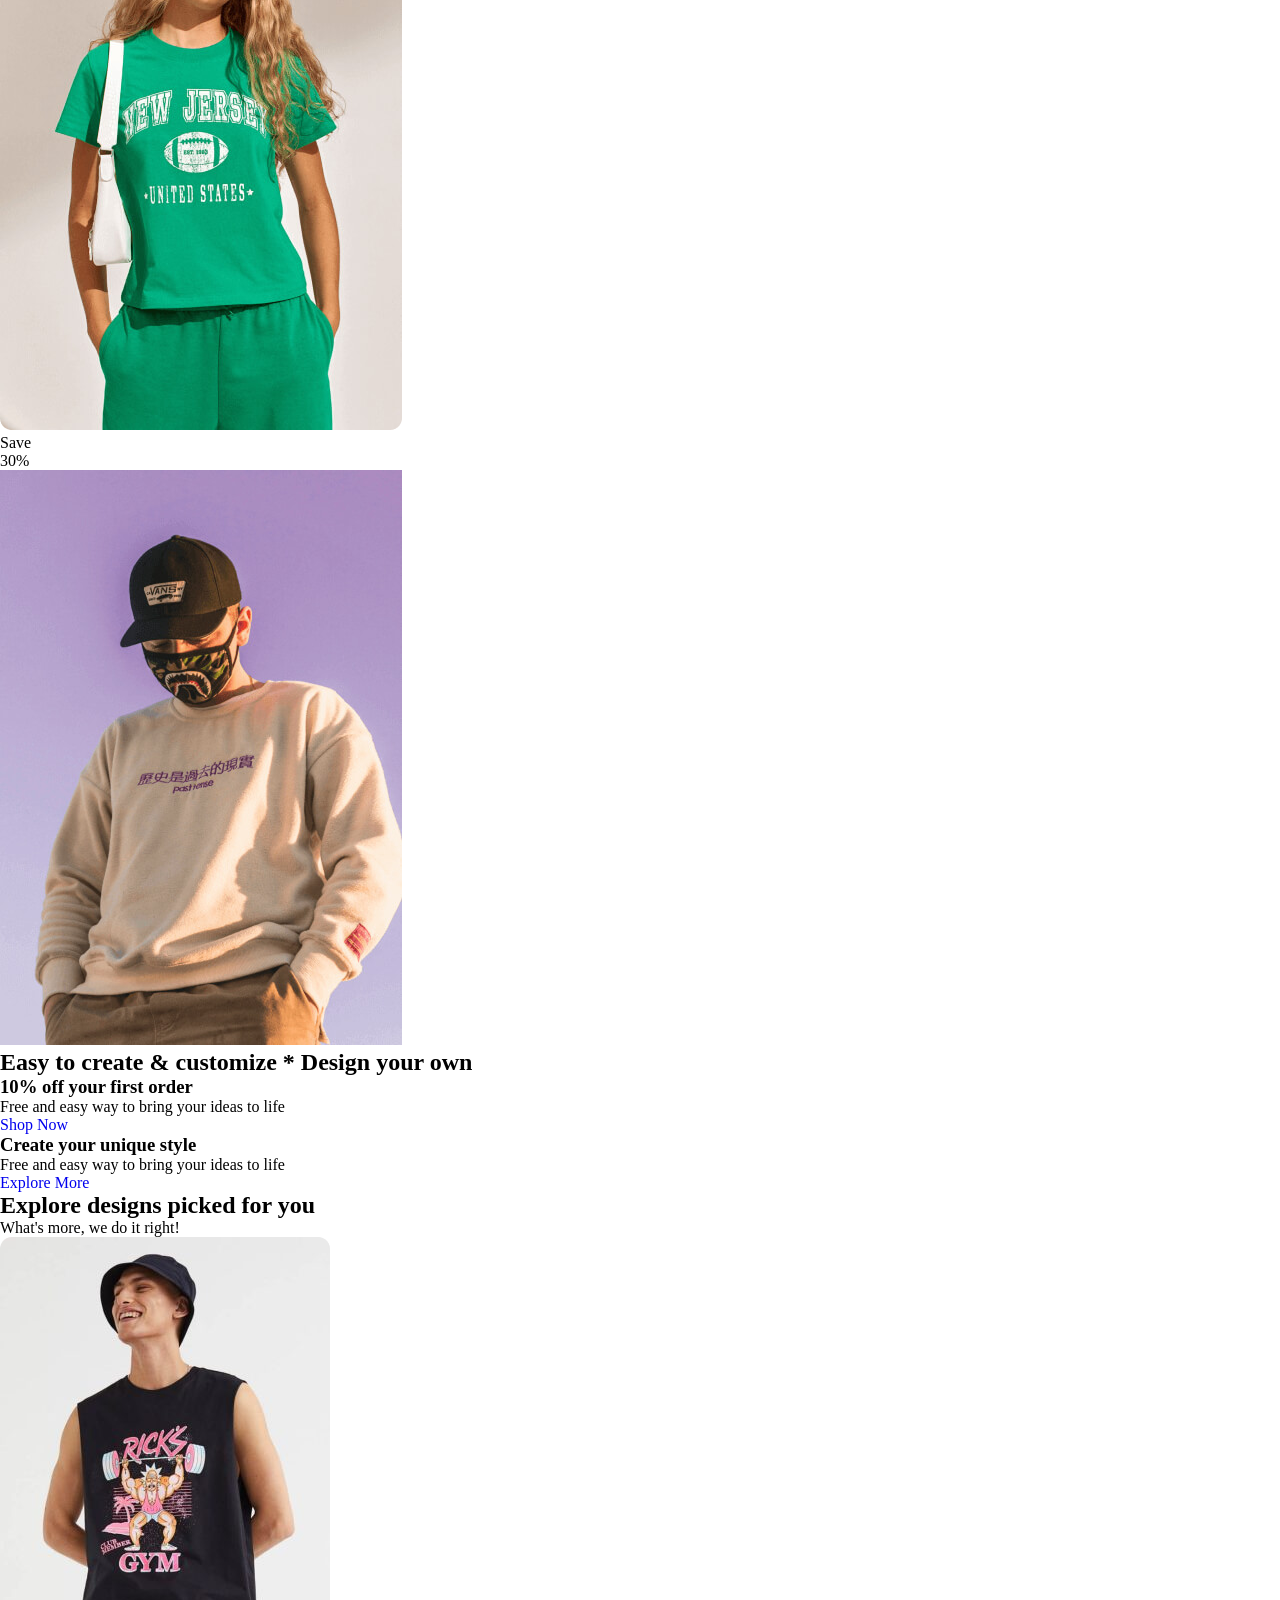
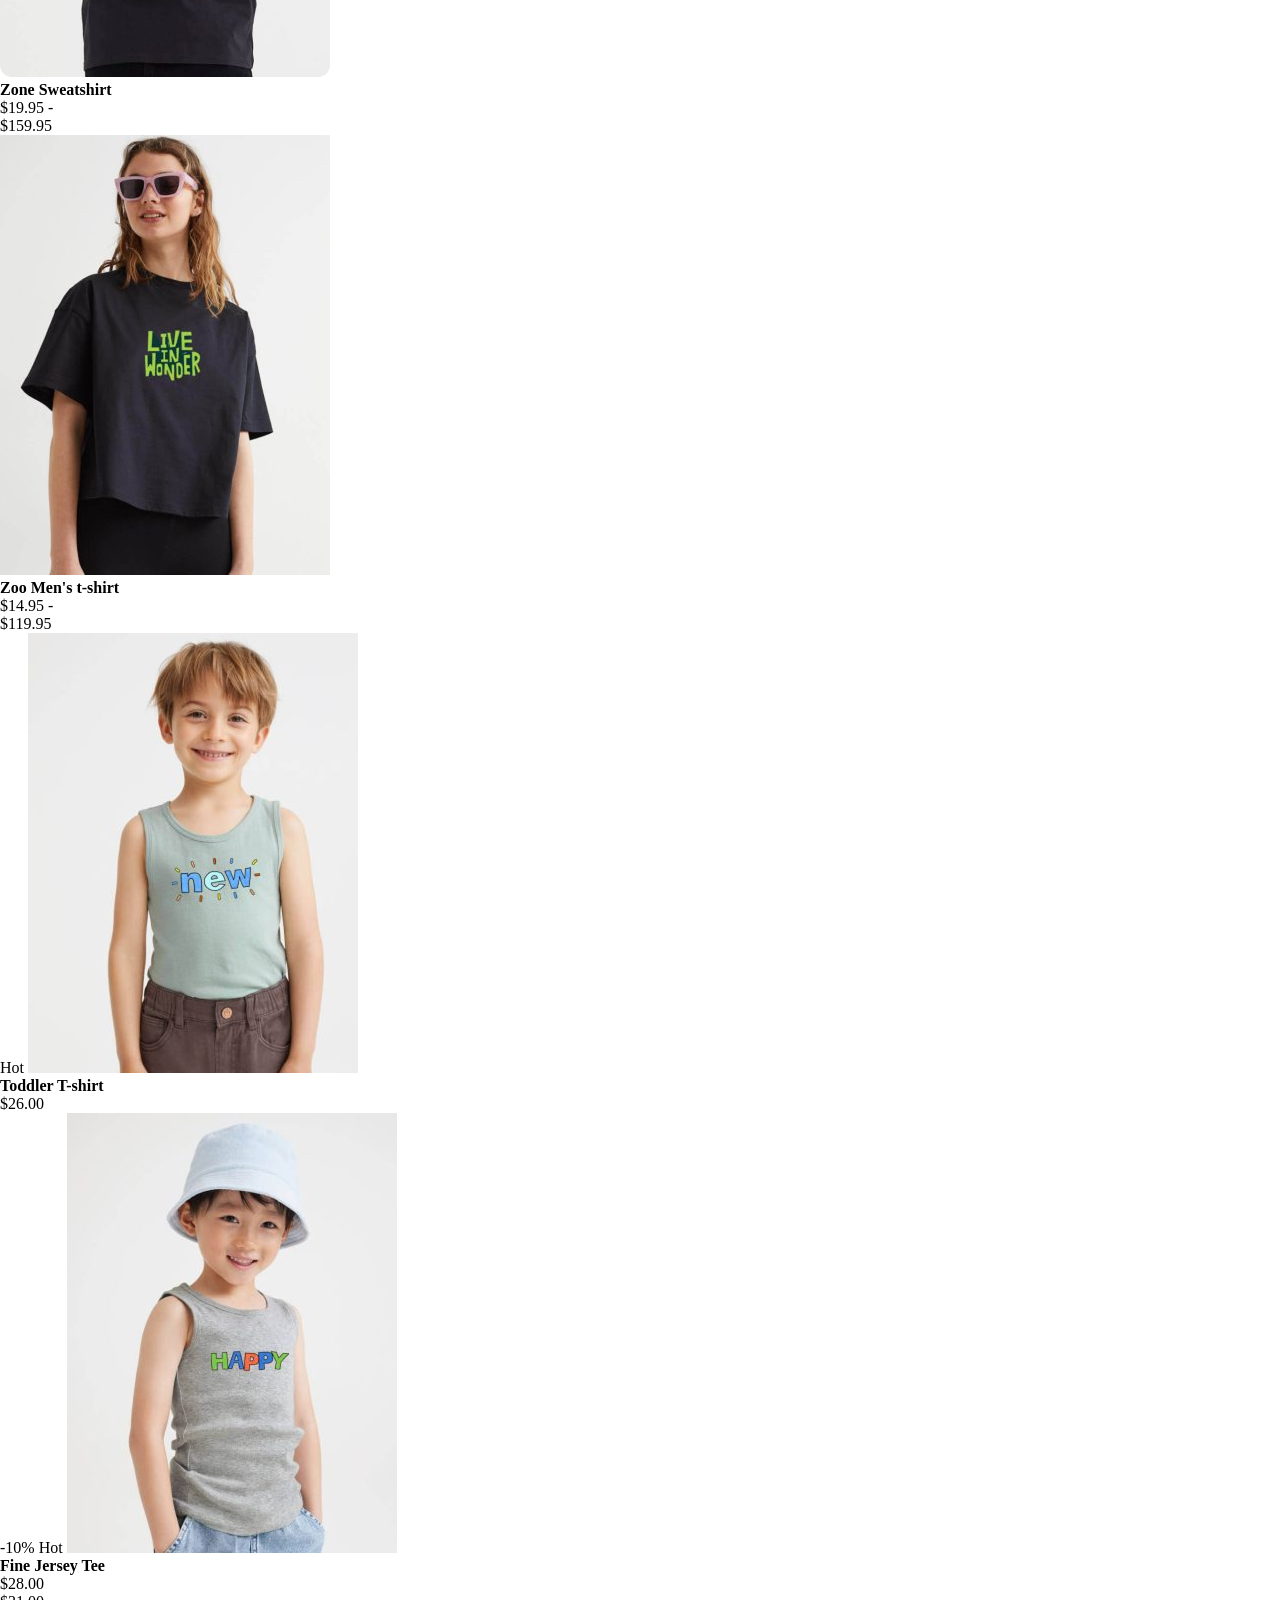
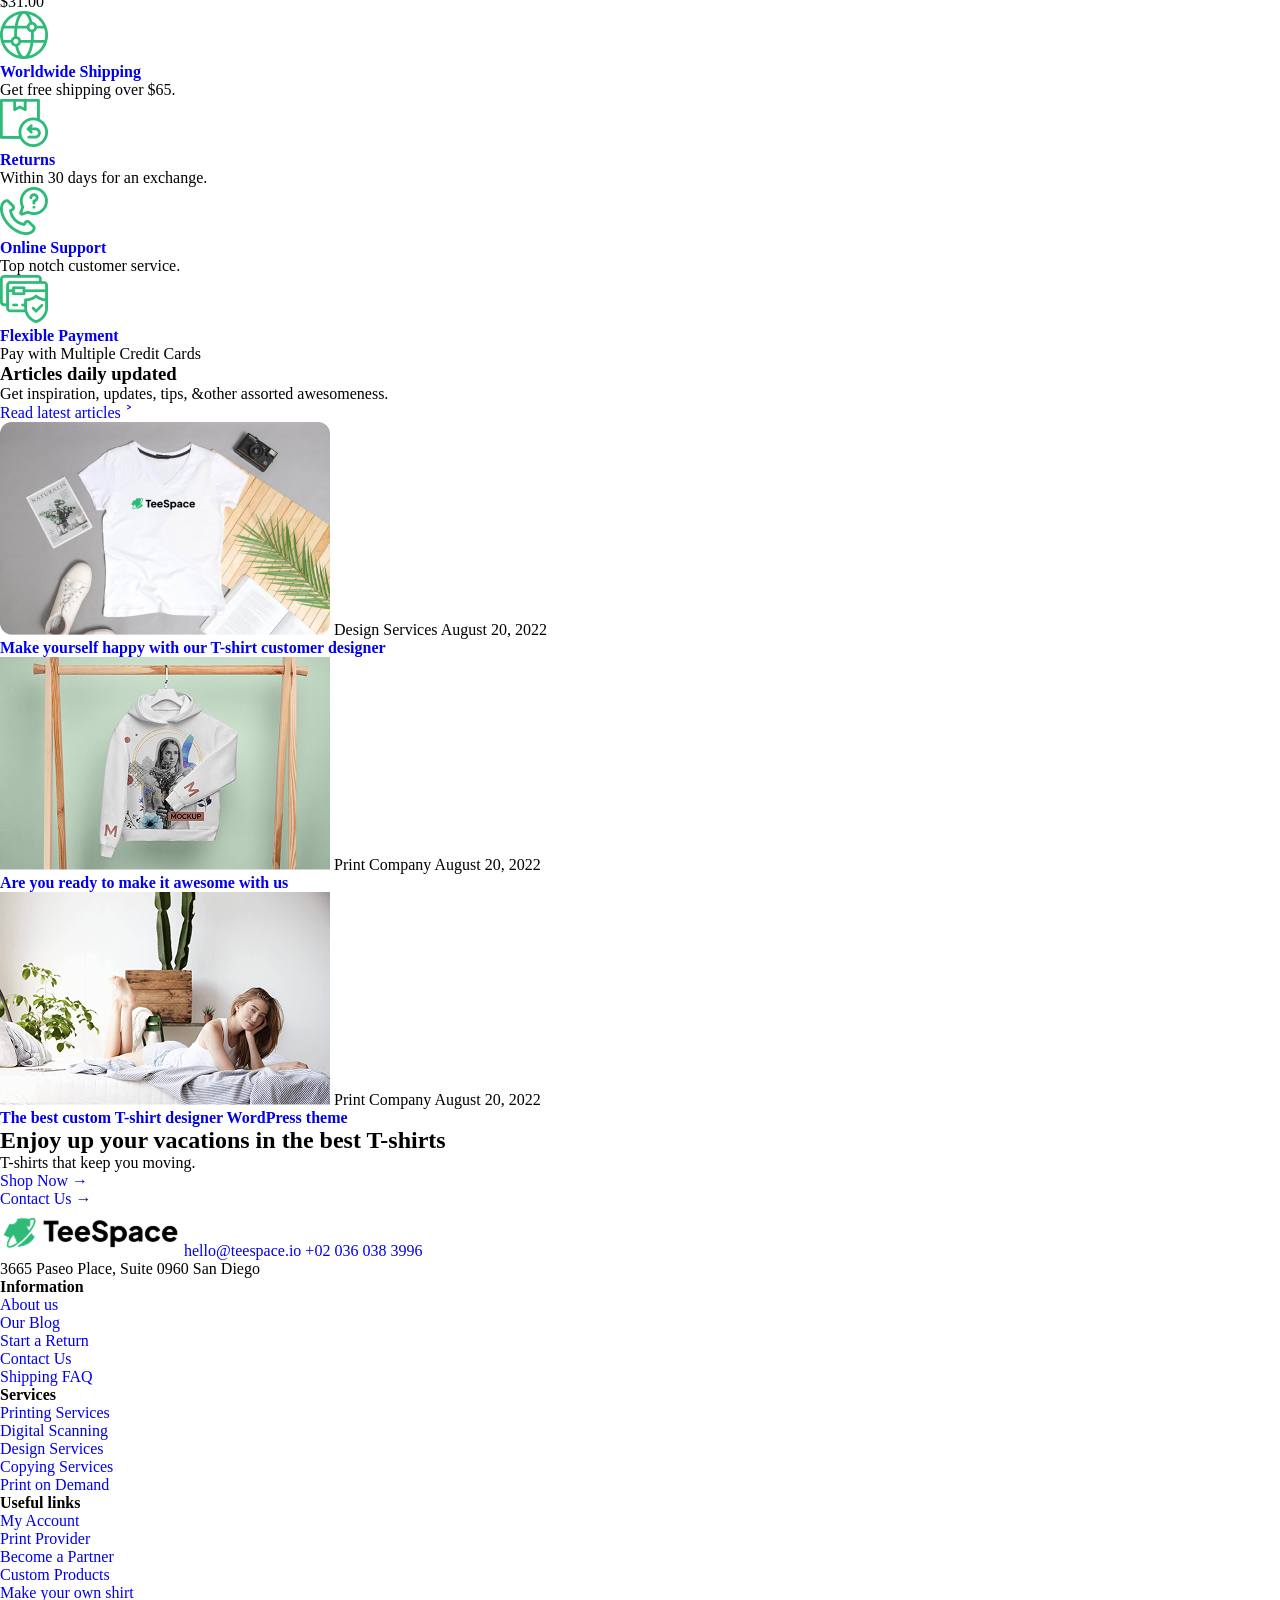
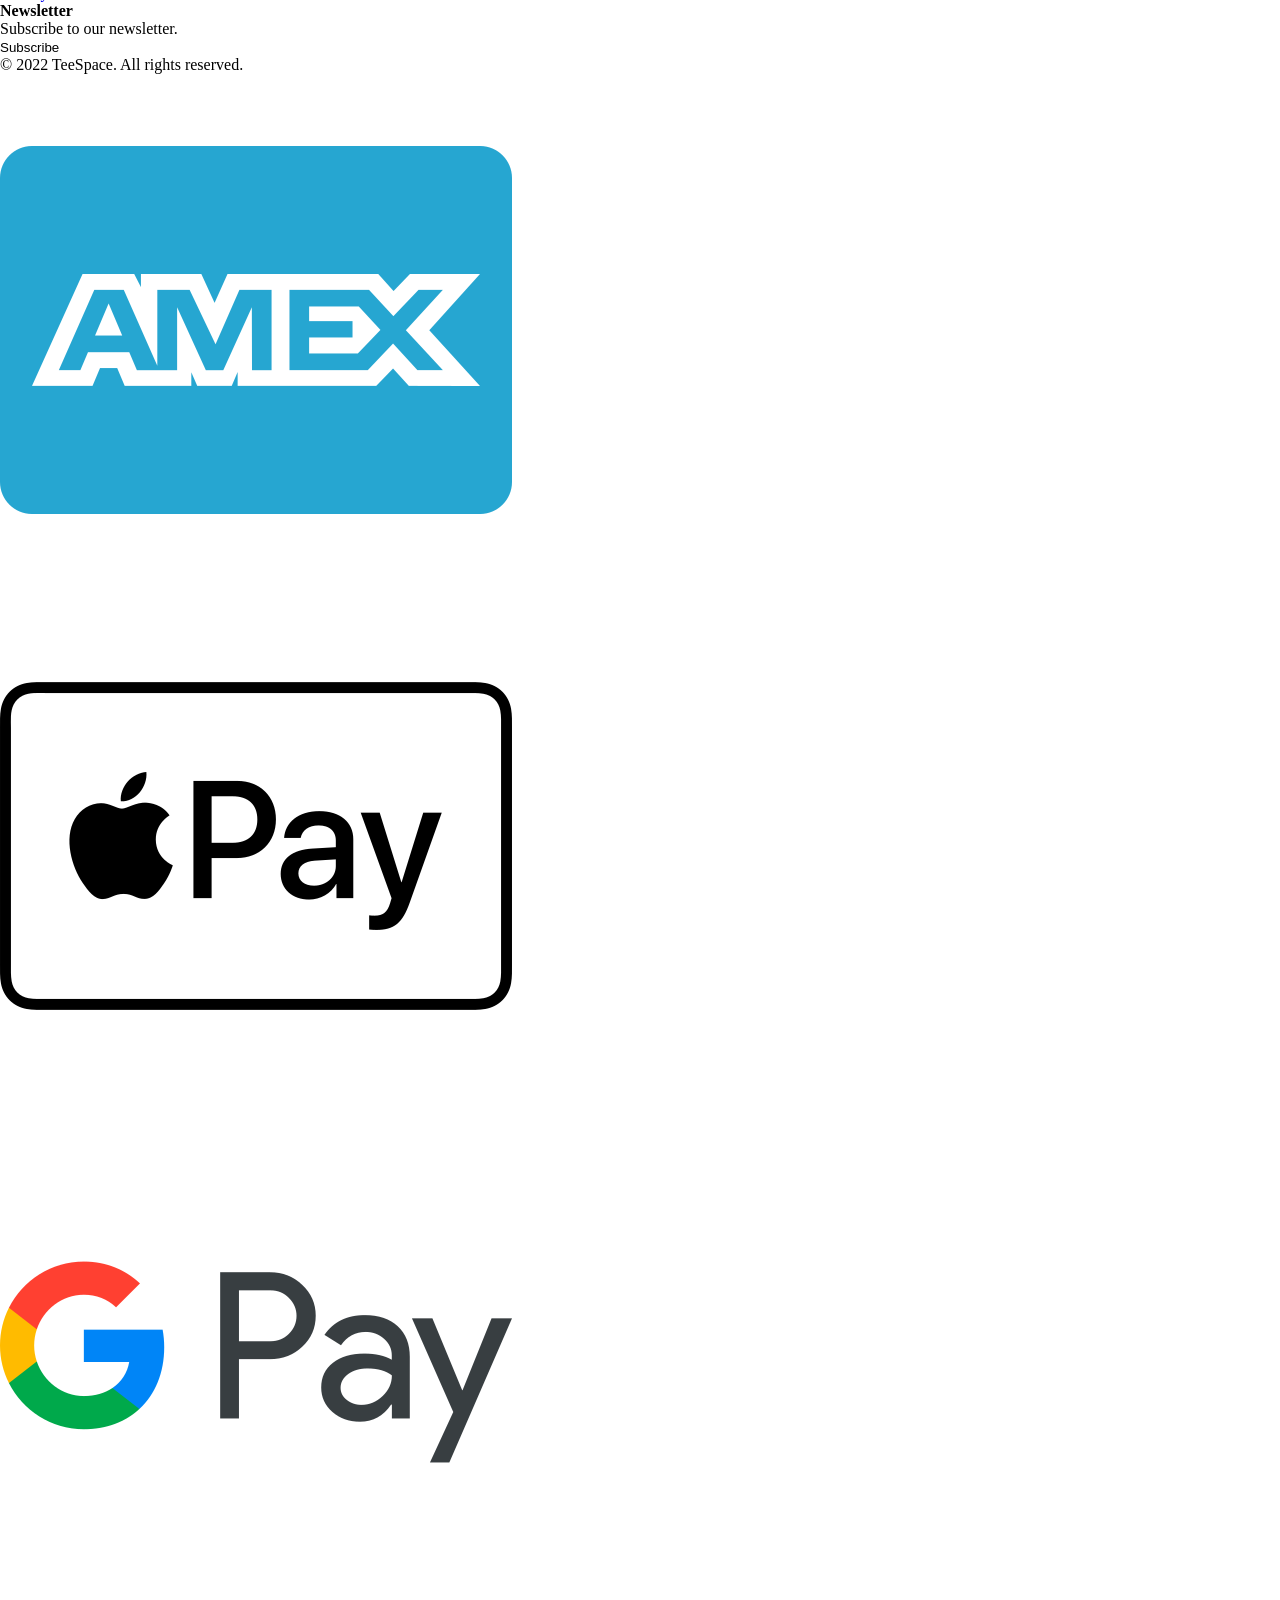
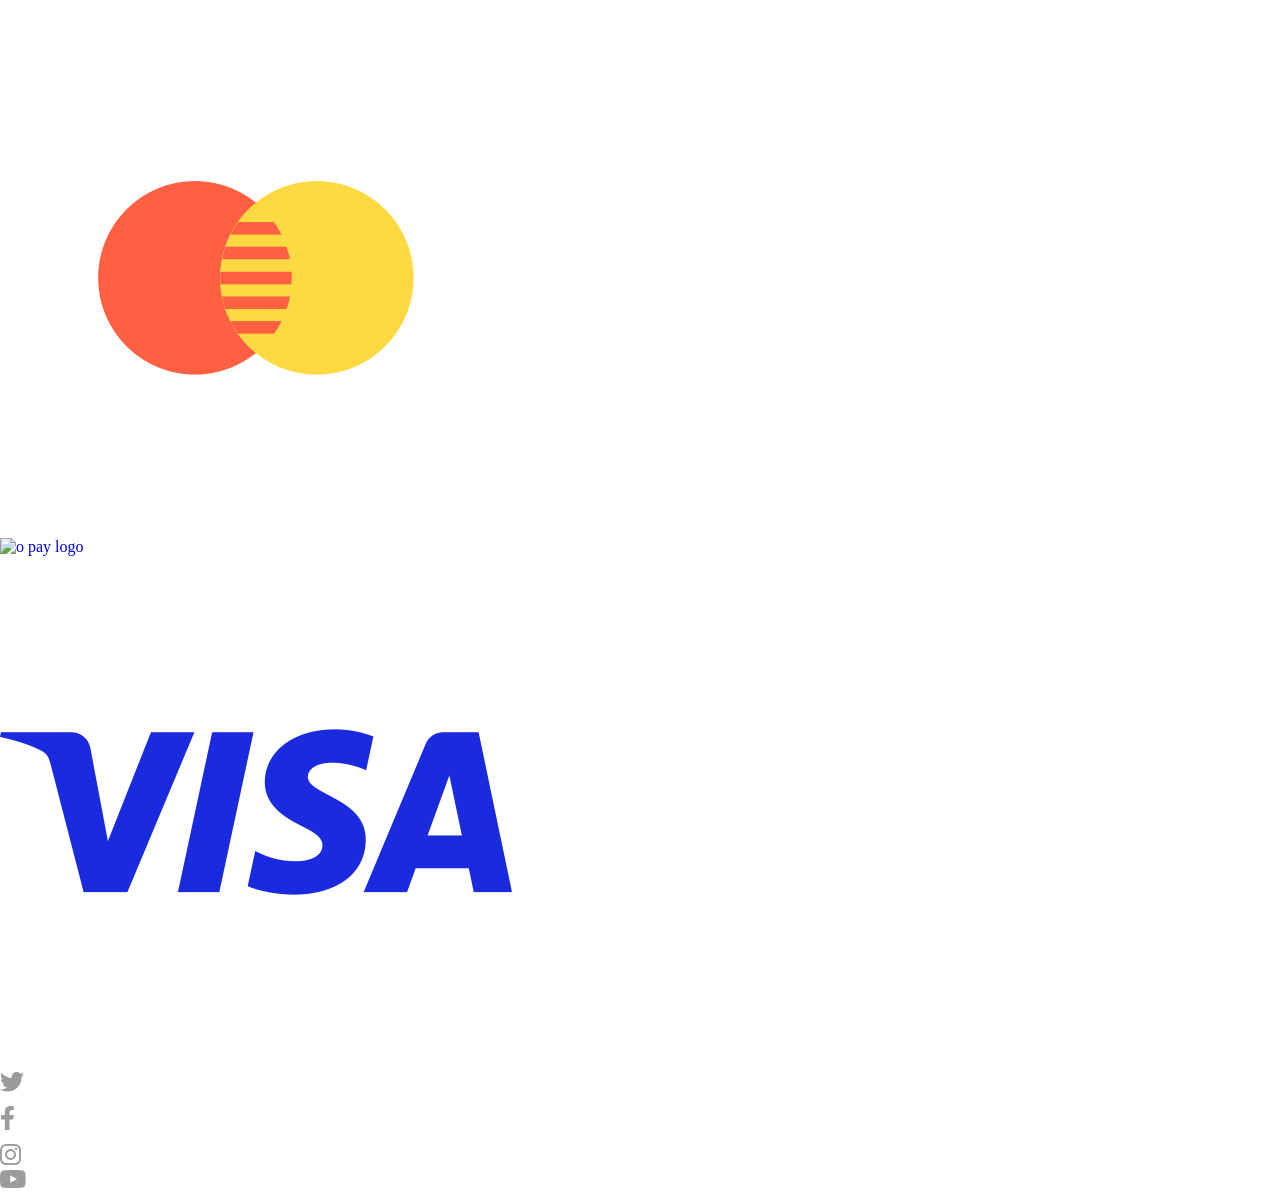
==== commit 9055a995: "Merge e2484d56de1701b470eed90b90b29dadfaa70bb1 into 07871b7be829f71ca296903d572fc38e152089d0" ====
--- a/index.html
+++ b/index.html
@@ -1,221 +1,567 @@
 <!doctype html>
-<html lang="en">
+<html lang="eng">
   <head>
+    <title>TeeSpace</title>
     <meta charset="UTF-8" />
     <meta name="viewport" content="width=device-width, initial-scale=1.0" />
-    <link rel="icon" href="/pictures/Logo.png" type="image/png" />
-    <title>Furniro</title>
+    <link rel="stylesheet" href="css/styles.css" />
   </head>
   <body>
-    <header class="header">
-      <h1><img src="/pictures/Logo.png" alt="page logo" />Furniro</h1>
-      <nav class="header_navbar">
-        <ul class="header_navbar_list">
-          <li><a href="#">Home</a></li>
-          <li><a href="#">Shop</a></li>
-          <li><a href="#">About</a></li>
+    <div class="header-ad">
+      <div class="center">
+        <p>Free shipping on all U.S. orders $50+</p>
+      </div>
+      <button><img src="images/X button.png" alt="X button" /></button>
+    </div>
+    <header>
+      <div class="center">
+        <nav class="navigation">
+          <ul class="navigation_list">
+            <li class="navigation_list-item">
+              <a href="#">Home</a>
+            </li>
+            <li class="navigation_list-item">
+              <a href="#">TeeSpace</a>
+            </li>
+            <li class="navigation_list-item">
+              <a href="#">Shop</a>
+            </li>
+            <li class="navigation_list-item">
+              <a href="#">Blog</a>
+            </li>
+            <li class="navigation_list-item">
+              <a href="#">Pages</a>
+            </li>
+          </ul>
+        </nav>
+        <h1 class="main-header">
+          <a href="#"><img src="images/page logo.png" alt="TeeSpace logo" /></a>
+        </h1>
+        <ul class="user-links">
+          <li>
+            <button>
+              <img src="images/search symbol.png" alt="search button" />
+            </button>
+          </li>
+          <li>
+            <a href="#">
+              <img src="images/profile symbol.png" alt="user profile" />
+            </a>
+          </li>
+          <li>
+            <a href="#">
+              <img src="images/star symbol.png" alt="star symbol" />
+            </a>
+            <span class="quantity">0</span>
+          </li>
+          <li>
+            <a href="#">
+              <img src="images/shoping bag symbol.png" alt="bag symbol" />
+            </a>
+            <span class="quantity">0</span>
+          </li>
+          <li>
+            <a href="#">Let's Talk</a>
+          </li>
         </ul>
-      </nav>
-      <ul>
-        <li>
-          <a href="#"
-            ><img src="/pictures/icon-profile.png" alt="profile-icon"
-          /></a>
-        </li>
-        <li>
-          <a href="#"
-            ><img src="/pictures/icon-search.png" alt="search-icon"
-          /></a>
-        </li>
-        <li>
-          <a href="#"
-            ><img src="/pictures/icon-heart.png" alt="heart-icon"
-          /></a>
-        </li>
-        <li>
-          <a href="#"
-            ><img src="/pictures/icon-shopping-cart.png" alt="cart-icon"
-          /></a>
-        </li>
-      </ul>
+      </div>
     </header>
     <main>
       <section class="page-promo">
-        <div class="page-promo_info">
-          <p>New Arrival</p>
-          <h2>Discover Our New Collection</h2>
-          <p>
-            Lorem ipsum dolor sit amet consectetur adipisicing elit. Nihil at
-            asperiores nostrum maxime rem similique.
-          </p>
-          <a href="#">BUY NOW</a>
-        </div>
-      </section>
-      <section class="range">
-        <div class="range_info">
-          <h3>Browse The Range</h3>
-          <p>Lorem ipsum dolor sit amet, consectetur adipiscing elit.</p>
-        </div>
-        <div class="range_rooms">
-          <div class="range_rooms-option">
-            <a>
-              <img
-                src="./pictures/range-dining.png"
-                alt="dining-room-picture"
-              />
-            </a>
-            <p>Dining</p>
-          </div>
-          <div class="range_rooms-option">
-            <a>
-              <img
-                src="./pictures/range-living.png"
-                alt="living-room-picture"
-              />
-            </a>
-            <p>Living</p>
-          </div>
-          <div class="range_rooms-option">
-            <a>
-              <img src="./pictures/range-bedroom.jpg" alt="bedroom-picture" />
-            </a>
-            <p>Bedroom</p>
-          </div>
-        </div>
-      </section>
-      <section class="products">
-        <h3>Our Products</h3>
-        <div class="products_options products_options--changed-price">
-          <span class="sale-30%">-30%</span>
-          <img src="./pictures/products-syltherine.jpg" alt="cafe-chairs" />
-          <h4>Syltherine</h4>
-          <p>Stylish cafe chair</p>
-          <ul>
-            <li>Rp 2.500.000</li>
-            <li>Rp 3.500.000</li>
-          </ul>
-        </div>
-        <div class="products_options">
-          <img src="./pictures/products-leviosa.png" alt="cafe-chair" />
-          <h4>Leviosa</h4>
-          <ul>
-            <li>Stylish cafe chair</li>
-            <li>Rp 2.500.000</li>
-          </ul>
-        </div>
-        <div class="products_options products_options--changed-price">
-          <span class="sale-30%">-30%</span>
-          <img src="./pictures/products-lolito.png" alt="beige-sofa" />
-          <h4>Lolito</h4>
-          <p>Luxury big sofa</p>
-          <ul>
-            <li>Rp 7.000.000</li>
-            <li>Rp 14.000.000</li>
-          </ul>
-        </div>
-        <div class="products_options">
-          <span class="sale-new">New</span>
-          <img src="./pictures/products-respira.png" class="brown-sofa" />
-          <h4>Respira</h4>
-          <ul>
-            <li>Outdoor bar table and stool</li>
-            <li>Rp 500.000</li>
-          </ul>
-        </div>
-        <div class="products_options">
-          <img src="./pictures/products-grifo.png" alt="Night-lamp" />
-          <h4>Grifo</h4>
-          <ul>
-            <li>Night lamp</li>
-            <li>Rp 1.500.000</li>
-          </ul>
-        </div>
-        <div class="products_options">
-          <span class="sale-new">New</span>
-          <img src="./pictures/products-muggo.png" alt="Dark-sofa" />
-          <h4>Muggo</h4>
-          <ul>
-            <li>Small mug</li>
-            <li>Rp 150.000</li>
-          </ul>
-        </div>
-        <div class="products_options products_options--changed-price">
-          <span class="sale-30%">-30%</span>
-          <img src="./pictures/products-pingky.png" alt="gray-sofa" />
-          <h4>Pingky</h4>
-          <p>Cute bed set</p>
-          <ul>
-            <li>Rp 7.000.000</li>
-            <li>Rp 14.000.000</li>
-          </ul>
-        </div>
-        <div class="products_options">
-          <span class="sale-new">New</span>
-          <img src="./pictures/products-potty.png" alt="orange-sofa" />
-          <h4>Potty</h4>
-          <ul>
-            <li>Minimalist flower pot</li>
-            <li>Rp 500.000</li>
-          </ul>
-        </div>
-        <a href="#">Show more</a>
-      </section>
-      <section class="inspirations">
-        <div class="inspirations_info">
-          <h2>50+ Beautiful rooms inspiration</h2>
-          <p>
-            Our designer already made a lot of beautiful prototipe of rooms that
-            inspire you
-          </p>
-          <a href="#">Explore more</a>
-        </div>
-        <div class="inspirations_bedroom">
-          <!-- TO DO Background pic -->
-          <p>01 Bed Room</p>
-          <h4>Inner Peace</h4>
-          <span>&#10230;</span>
-        </div>
-        <img src="./pictures/inspiration-diningroom.png" />
-      </section>
-      <section class="furniture">
-        <div class="furniture_info">
-          <p>Share your setup with</p>
-          <h3>#FuniroFurniture</h3>
-        </div>
-        <img src="./pictures/furniture-shelves.png" alt="shelves" />
-        <img src="./pictures/furniture-desk.png" alt="desk-and-computer" />
-        <img src="./pictures/furniture-diningroom.png" alt="dining-room" />
-        <img src="./pictures/furniture-bedroom.png" alt="bedroom" />
-        <img src="./pictures/furniture-dining.png" alt="dining-room" />
-        <img src="./pictures/furniture-armchair.png" alt="armchair" />
-        <img src="./pictures/furniture-end-table.png" alt="end-tables" />
-        <img src="./pictures/furniture-pictureframe.png" alt="picture-frame" />
-        <img src="./pictures/furniture-kitchen.png" alt="kitchen" />
+        <div class="center">
+          <img src="/images/page promo pic.png" alt="two models" />
+          <div class="page-promo__info">
+            <span>Rated 4.9 of 5.0</span>
+            <h2>Enjoy up your vacations in the best T-shirts</h2>
+            <p>
+              What's more, we do it right! A full administration printing
+              background. Print shirts for yourself or your online business
+              Lorem ipsum dolor sit amet consectetur adipisicing elit. Eos
+              tenetur distinctio similique vero ex dolorum natus, amet tempore,
+              unde doloremque fugiat, sit sunt perspiciatis nesciunt quas
+              voluptate sed accusamus pariatur!
+            </p>
+            <ul class="page-promo__properties">
+              <li>
+                <span>&#10003;</span>Top quality prints using the latest
+                technology
+              </li>
+              <li>
+                <span>&#10003;</span>Mix and match colors, sizes, and designs
+              </li>
+            </ul>
+            <ul class="page-promo__links">
+              <li><a href="#">Get Started Today &#8594;</a></li>
+              <li>
+                <a href="#"> How We Work <span>&#9658;</span> </a>
+              </li>
+            </ul>
+          </div>
+        </div>
+      </section>
+      <section class="shirt-types">
+        <div class="center">
+          <div class="shirt-types__info">
+            <h2>T-shirt Printing for Everyone</h2>
+            <button>&#x2303;</button>
+            <p>What's more, we do it right!</p>
+          </div>
+          <div class="shirt-types__choices">
+            <div class="shirt-types__choices-style">
+              <a href="#">
+                <img
+                  src="images\T-shirt.png"
+                  alt="T-shirt"
+                  class="shirt-types__choices-style-img"
+                />
+              </a>
+              <a href="#" class="shirt-types-name"> T-shirt </a>
+              <span>15</span>
+            </div>
+            <div class="shirt-types__choices-style">
+              <a href="#">
+                <img
+                  src="images\longsleeve.png"
+                  alt="long sleeve"
+                  class="shirt-types__choices-style-img"
+                />
+              </a>
+              <a href="#" class="shirt-types-name"> Long-sleeves </a>
+              <span>8</span>
+            </div>
+            <div class="shirt-types__choices-style">
+              <a href="#">
+                <img
+                  src="images\sweater.png"
+                  alt="sweater"
+                  class="shirt-types__choices-style-img"
+                />
+              </a>
+              <a href="#" class="shirt-types-name"> Sweater </a>
+              <span>18</span>
+            </div>
+            <div class="shirt-types__choices-style">
+              <a href="#">
+                <img
+                  src="images\hoodie.png"
+                  alt="hoodie"
+                  class="shirt-types__choices-style-img"
+                />
+              </a>
+              <a href="#" class="shirt-types-name"> Hoodies </a>
+              <span>9</span>
+            </div>
+            <div class="shirt-types__choices-style">
+              <a href="#">
+                <img
+                  src="images\Tanktop.png"
+                  alt="tank top"
+                  class="shirt-types__choices-style-img"
+                />
+              </a>
+              <a href="#" class="shirt-types-name"> Tanktop </a>
+              <span>6</span>
+            </div>
+          </div>
+        </div>
+      </section>
+      <section class="quality-printing">
+        <div class="center">
+          <div class="quality-printing__choice">
+            <img src="images/printing man.png" alt="man's hoodie" />
+            <a href="#">Men's Collection</a>
+          </div>
+          <div class="quality-printing__choice">
+            <img src="images/printing children.png" alt="children's hoodies" />
+            <a href="#">Kid's Collection</a>
+          </div>
+          <div class="quality-printing__choice">
+            <img src="images/printing woman.png" alt="woman's hoodie" />
+            <a href="#">Women's Collection</a>
+          </div>
+          <h2>High quality offset printing *</h2>
+        </div>
+      </section>
+      <section class="featured">
+        <div class="center">
+          <h2>Featured products</h2>
+          <p>What's more, we do it right!</p>
+          <div class="featured__product">
+            <img src="images\man-model.png" alt="man model" />
+            <h4>Zone Sweatshirt</h4>
+            <ul>
+              <li>$19.95 -</li>
+              <li>$159.95</li>
+            </ul>
+          </div>
+          <div class="featured__product">
+            <img src="images\woman-model.png" alt="woman model" />
+            <h4>Zoo Men's t-shirt</h4>
+            <ul>
+              <li>$14.95 -</li>
+              <li>$119.95</li>
+            </ul>
+          </div>
+          <div class="featured__product">
+            <span class="sale-hot">Hot</span>
+            <img src="images\child-model.png" alt="child model" />
+            <h4>Toddler T-shirt</h4>
+            <p>$26.00</p>
+          </div>
+          <div class="featured__product">
+            <span class="sale-10">-10%</span>
+            <span class="sale-hot">Hot</span>
+            <img src="images\child-model 2.png" alt="child model" />
+            <h4>Fine Jersey Tee</h4>
+            <ul class="featured__product--different">
+              <li>$28.00</li>
+              <li>$31.00</li>
+            </ul>
+          </div>
+          <div class="featured__product">
+            <span class="sale-sale">Sale!</span>
+            <span class="sale-new">New</span>
+            <img src="images\child-model3.png" alt="child model" />
+            <h4>Kids Hoodie</h4>
+            <ul>
+              <li>$26.00 -</li>
+              <li>$29.00</li>
+            </ul>
+            <ul>
+              <li><span class="color1">color1</span></li>
+              <li><span class="color2">color2</span></li>
+              <li><span class="more-colors">+3</span></li>
+            </ul>
+          </div>
+          <div class="featured__product">
+            <span class="sale-sale">Sale!</span>
+            <span class="sale-new">New</span>
+            <img src="images\child-model 4.png" alt="child model" />
+            <h4>Youth Short Sleeve Tee</h4>
+            <ul>
+              <li>$26.00 -</li>
+              <li>$29.00</li>
+            </ul>
+            <ul>
+              <li><span class="color1">color1</span></li>
+              <li><span class="color2">color2</span></li>
+              <li><span class="more-colors">+3</span></li>
+            </ul>
+          </div>
+          <div class="featured__product">
+            <span class="sale-sale">Sale!</span>
+            <span class="sale-new">New</span>
+            <img src="images\woman-model2.png" alt="woman model" />
+            <h4>Midweight Cotton Tee</h4>
+            <ul>
+              <li>$26.00 -</li>
+              <li>$29.00</li>
+            </ul>
+            <ul>
+              <li><span class="color1">color1</span></li>
+              <li><span class="color2">color2</span></li>
+              <li><span class="more-colors">+3</span></li>
+            </ul>
+          </div>
+          <div class="featured__product">
+            <span class="sale-hot">Hot</span>
+            <img src="images\woman-model3.png" alt="woman model" />
+            <h4>Hooded Sweatshirt</h4>
+            <p>$28.00</p>
+          </div>
+        </div>
+      </section>
+      <section class="special-offer">
+        <div class="center">
+          <div class="special-offer__info">
+            <span>SPECIAL OFFER</span>
+            <h2>Extra Sale 30% off</h2>
+            <p>
+              Bucket toy with a contrast colored handle. Perfect for playing on
+              the beach.
+            </p>
+            <time>00&nbsp;:&nbsp;00&nbsp;:&nbsp;00&nbsp;:&nbsp;00</time>
+            <a>Get only $29.00 &#8594;</a>
+          </div>
+          <div class="special-offer__promo">
+            <img src="images\offer-model.png" alt="woman-model" />
+            <span class="special-offer__promo-sale">
+              <ul>
+                <li>Save</li>
+                <li>30%</li>
+              </ul>
+            </span>
+            <img src="images\offer-model-2.png" alt="man-model" />
+          </div>
+        </div>
+      </section>
+      <section class="customize">
+        <div class="center">
+          <h2>Easy to create & customize * Design your own</h2>
+          <div class="customize__info">
+            <h3>10% off your first order</h3>
+            <p>Free and easy way to bring your ideas to life</p>
+            <a href="#">Shop Now</a>
+          </div>
+          <div class="customize__info customize__info--right">
+            <h3>Create your unique style</h3>
+            <p>Free and easy way to bring your ideas to life</p>
+            <a href="#">Explore More</a>
+          </div>
+        </div>
+      </section>
+      <section class="picked-designs">
+        <div class="center">
+          <div class="picked-designs-info">
+            <h2>Explore designs picked for you</h2>
+            <p>What's more, we do it right!</p>
+          </div>
+          <div class="Featured__product">
+            <img src="images\man-model.png" alt="man model" />
+            <h4>Zone Sweatshirt</h4>
+            <ul>
+              <li>$19.95 -</li>
+              <li>$159.95</li>
+            </ul>
+          </div>
+          <div class="Featured__product">
+            <img src="images\woman-model.png" alt="woman model" />
+            <h4>Zoo Men's t-shirt</h4>
+            <ul>
+              <li>$14.95 -</li>
+              <li>$119.95</li>
+            </ul>
+          </div>
+          <div class="Featured__product">
+            <span class="sale-hot">Hot</span>
+            <img src="images\child-model.png" alt="child model" />
+            <h4>Toddler T-shirt</h4>
+            <p>$26.00</p>
+          </div>
+          <div class="Featured__product">
+            <span class="sale-10">-10%</span>
+            <span class="sale-hot">Hot</span>
+            <img src="images\child-model 2.png" alt="child model" />
+            <h4>Fine Jersey Tee</h4>
+            <ul class="Featured__product--different">
+              <li>$28.00</li>
+              <li>$31.00</li>
+            </ul>
+          </div>
+        </div>
+      </section>
+      <section class="services">
+        <div class="center">
+          <div class="services__option">
+            <a href="#">
+              <img src="images\symbol-world.png" alt="world symbol" />
+            </a>
+            <a href="#">
+              <h4>Worldwide Shipping</h4>
+            </a>
+            <p>Get free shipping over $65.</p>
+          </div>
+          <div class="services__option">
+            <a href="#">
+              <img src="images\symbol-box.png" alt="box symbol" />
+            </a>
+            <a href="#">
+              <h4>Returns</h4>
+            </a>
+            <p>Within 30 days for an exchange.</p>
+          </div>
+          <div class="services__option">
+            <a href="#">
+              <img src="images\symbol-phone.png" alt="phone symbol" />
+            </a>
+            <a href="#">
+              <h4>Online Support</h4>
+            </a>
+            <p>Top notch customer service.</p>
+          </div>
+          <div class="services__option">
+            <a href="#">
+              <img src="images\symbol-card.png" alt="card symbol" />
+            </a>
+            <a href="#">
+              <h4>Flexible Payment</h4>
+            </a>
+            <p>Pay with Multiple Credit Cards</p>
+          </div>
+        </div>
+      </section>
+      <section class="article">
+        <div class="center">
+          <div class="article__info">
+            <h3>Articles daily updated</h3>
+            <p>Get inspiration, updates, tips, &other assorted awesomeness.</p>
+            <a href="#">Read latest articles &#x2C3;</a>
+          </div>
+          <div class="article__item">
+            <a href="#">
+              <img src="images\article T-shirt.png" alt="white t-shirt" />
+            </a>
+            <span>Design Services</span>
+            <span>August 20, 2022</span>
+            <h4>
+              <a href="#">
+                Make yourself happy with our T-shirt customer designer
+              </a>
+            </h4>
+          </div>
+          <div class="article__item">
+            <a href="#">
+              <img src="images\article Hoodie.png" alt="colorful hoodie" />
+            </a>
+            <span>Print Company</span>
+            <span>August 20, 2022</span>
+            <h4><a href="#"> Are you ready to make it awesome with us </a></h4>
+          </div>
+          <div class="article__item">
+            <a href="#">
+              <img src="images\article user.png" alt="female customer" />
+            </a>
+            <span>Print Company</span>
+            <span>August 20, 2022</span>
+            <h4>
+              <a href="#"> The best custom T-shirt designer WordPress theme </a>
+            </h4>
+          </div>
+        </div>
       </section>
     </main>
     <footer>
-      <div class="footer-info">
-        400 University Drive Suite 200 Coral Gables,FL 33134 USA
-      </div>
-      <ul class="links">
-        <li></li>
-        <li><a href="#"></a></li>
-        <li><a href="#"></a></li>
-        <li><a href="#"></a></li>
-        <li><a href="#"></a></li>
-      </ul>
-      <ul class="consumer-options">
-        <li></li>
-        <li><a href="#"></a></li>
-        <li><a href="#"></a></li>
-        <li><a href="#"></a></li>
-      </ul>
-      <div class="newsletter">
-        <p>Newsletter</p>
-        <input type="email" placeholder="Enter Your Email Address" />
-        <button>SUBSCRIBE</button>
-      </div>
-      <p>2023 furino. All rights reverved</p>
+      <section class="footer-ad">
+        <!-- TODO: -->
+        <!-- <img src="images\ad background.png" alt="printed hoodie"/> -->
+        <div class="center">
+          <div class="footer-ad_info">
+            <h2>Enjoy up your vacations in the best T-shirts</h2>
+            <p>T-shirts that keep you moving.</p>
+            <ul>
+              <li><a href="#">Shop Now &#8594;</a></li>
+              <li><a href="#">Contact Us &#8594;</a></li>
+            </ul>
+          </div>
+        </div>
+      </section>
+      <section class="footer-info">
+        <div class="center">
+          <div class="footer-info__upper">
+            <div class="footer-info__upper-contact">
+              <a href="#">
+                <img src="images/page logo.png" alt="TeeSpace logo" />
+              </a>
+              <a href="hello@teespace.io">hello@teespace.io</a>
+              <a href="tel:+02 036 038 3996">+02 036 038 3996</a>
+              <p>3665 Paseo Place, Suite 0960 San Diego</p>
+            </div>
+            <h4>Information</h4>
+            <ul>
+              <li><a href="#">About us</a></li>
+              <li><a href="#">Our Blog</a></li>
+              <li><a href="#">Start a Return</a></li>
+              <li><a href="#">Contact Us</a></li>
+              <li><a href="#">Shipping FAQ</a></li>
+            </ul>
+            <h4>Services</h4>
+            <ul>
+              <li><a href="#">Printing Services</a></li>
+              <li><a href="#">Digital Scanning</a></li>
+              <li><a href="#">Design Services</a></li>
+              <li><a href="#">Copying Services</a></li>
+              <li><a href="#">Print on Demand</a></li>
+            </ul>
+            <h4>Useful links</h4>
+            <ul>
+              <li><a href="#">My Account</a></li>
+              <li><a href="#">Print Provider</a></li>
+              <li><a href="#">Become a Partner</a></li>
+              <li><a href="#">Custom Products</a></li>
+              <li><a href="#">Make your own shirt</a></li>
+            </ul>
+            <div class="footer-info__upper-user">
+              <h4>Newsletter</h4>
+              <p>Subscribe to our newsletter.</p>
+              <button>Subscribe</button>
+            </div>
+          </div>
+          <div class="footer-info__bottom-payment">
+            <p>&copy; 2022 TeeSpace. All rights reserved.</p>
+            <div class="footer-info__bottom">
+              <ul>
+                <li>
+                  <a href="#">
+                    <img src="images\payment-amex.png" alt="amex logo" />
+                  </a>
+                </li>
+                <li>
+                  <a href="#">
+                    <img
+                      src="images\payment-apple-pay.png"
+                      alt="apple pay logo"
+                    />
+                  </a>
+                </li>
+                <li>
+                  <a href="#">
+                    <img
+                      src="images\payment-google-pay.png"
+                      alt="google pay logo"
+                    />
+                  </a>
+                </li>
+                <li>
+                  <a href="#">
+                    <img
+                      src="images\payment-mastercard.png"
+                      alt="mastercard logo"
+                    />
+                  </a>
+                </li>
+                <li>
+                  <a href="#"><img src="" alt="o pay logo" /></a>
+                </li>
+                <li>
+                  <a href="#">
+                    <img src="images\payment-visa.png" alt="visa card logo" />
+                  </a>
+                </li>
+              </ul>
+            </div>
+            <div class="footer-info__bottom-media">
+              <ul>
+                <li>
+                  <a href="#">
+                    <img src="images\Symbol-tweeter.png" alt="tweeter symbol" />
+                  </a>
+                </li>
+                <li>
+                  <a href="#">
+                    <img
+                      src="images\Symbol-facebook.png"
+                      alt="facebook symbol"
+                    />
+                  </a>
+                </li>
+                <li>
+                  <a href="#">
+                    <img
+                      src="images\symbol-instagram.png"
+                      alt="instagram symbol"
+                    />
+                  </a>
+                </li>
+                <li>
+                  <a href="#">
+                    <img src="images\Symbol-youtube.png" alt="youtube symbol" />
+                  </a>
+                </li>
+              </ul>
+            </div>
+          </div>
+        </div>
+      </section>
     </footer>
   </body>
 </html>
--- a/css/styles.css
+++ b/css/styles.css
@@ -0,0 +1,84 @@
+* {
+  margin: 0px;
+  padding: 0px;
+  box-sizing: border-box;
+}
+
+li {
+  list-style-type: none;
+}
+
+a {
+  text-decoration: none;
+}
+
+button {
+  background: none;
+  border: none;
+}
+
+.center {
+  width: true; /* 1440px */
+  max-width: 1440px;
+  margin: auto;
+}
+
+.header-ad {
+  background-color: #f4eefa;
+}
+.header-ad p {
+  color: #b479d9;
+  font-size: 15px;
+  line-height: 21px;
+  padding: 19px 0;
+  text-align: center;
+  font-weight: bold;
+}
+.header-ad button {
+  position: absolute;
+  right: 1.19%;
+  top: 22px;
+}
+
+header {
+  width: 100%;
+}
+header .center {
+  display: flex;
+  justify-content: space-between;
+  align-items: center;
+  width: 95.8333333333%; /* 1840 */
+  padding: 25px 0;
+  gap: 25px 2%;
+  /*  @media screen and (max-width: 906px) {
+    flex-direction: column;
+  } */
+}
+@media screen and (max-width: 906px) {
+  header .center {
+    flex-direction: column;
+  }
+}
+header .center {
+  /* @media screen and (max-width: 768px) {
+    padding: 5px 0;
+    gap: 10px;
+  } */
+}
+@media screen and (max-width: 768px) {
+  header .center {
+    padding: 5px 0;
+    gap: 10px;
+  }
+}
+header .center .navigation ul {
+  display: flex;
+  flex-wrap: wrap;
+  gap: 10px 25px;
+}
+header .center .user-links {
+  display: flex;
+  flex-wrap: wrap;
+  gap: 10px 25px;
+  font-family: "sylfaen";
+}/*# sourceMappingURL=styles.css.map */
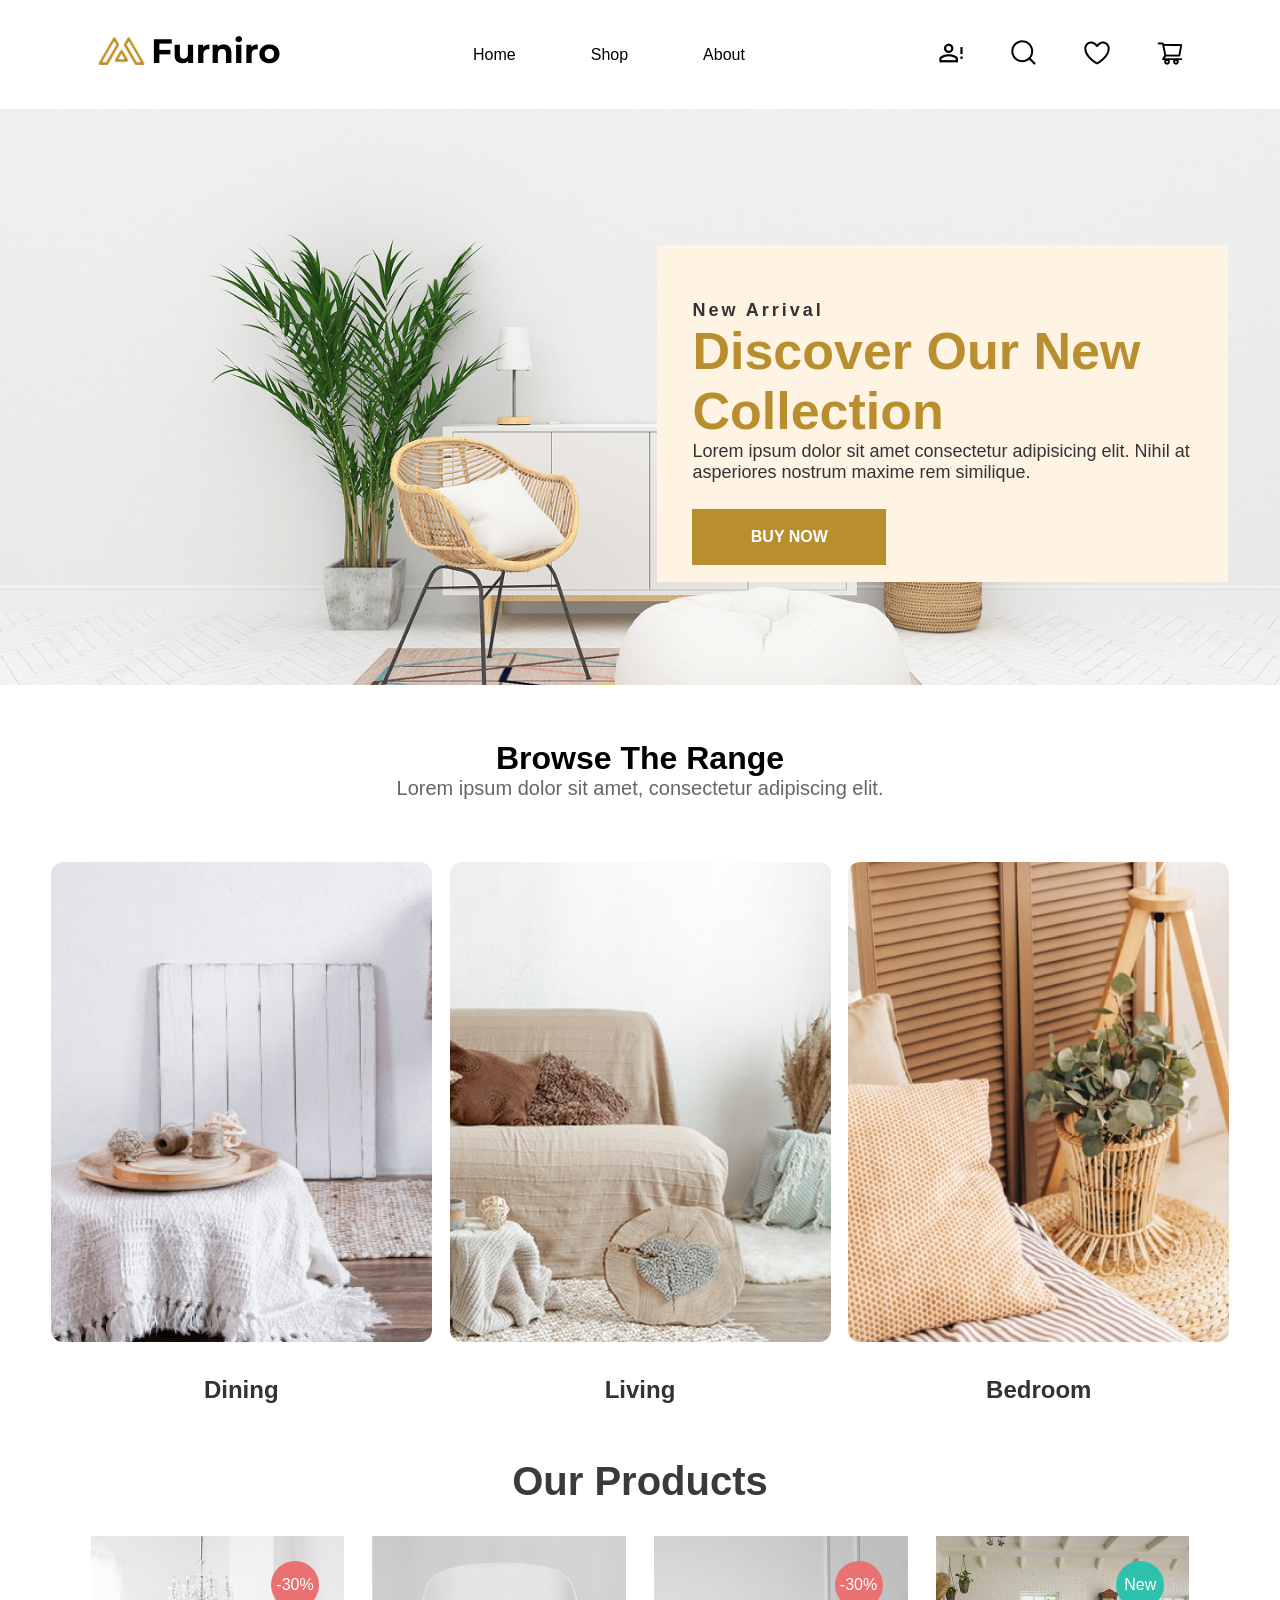
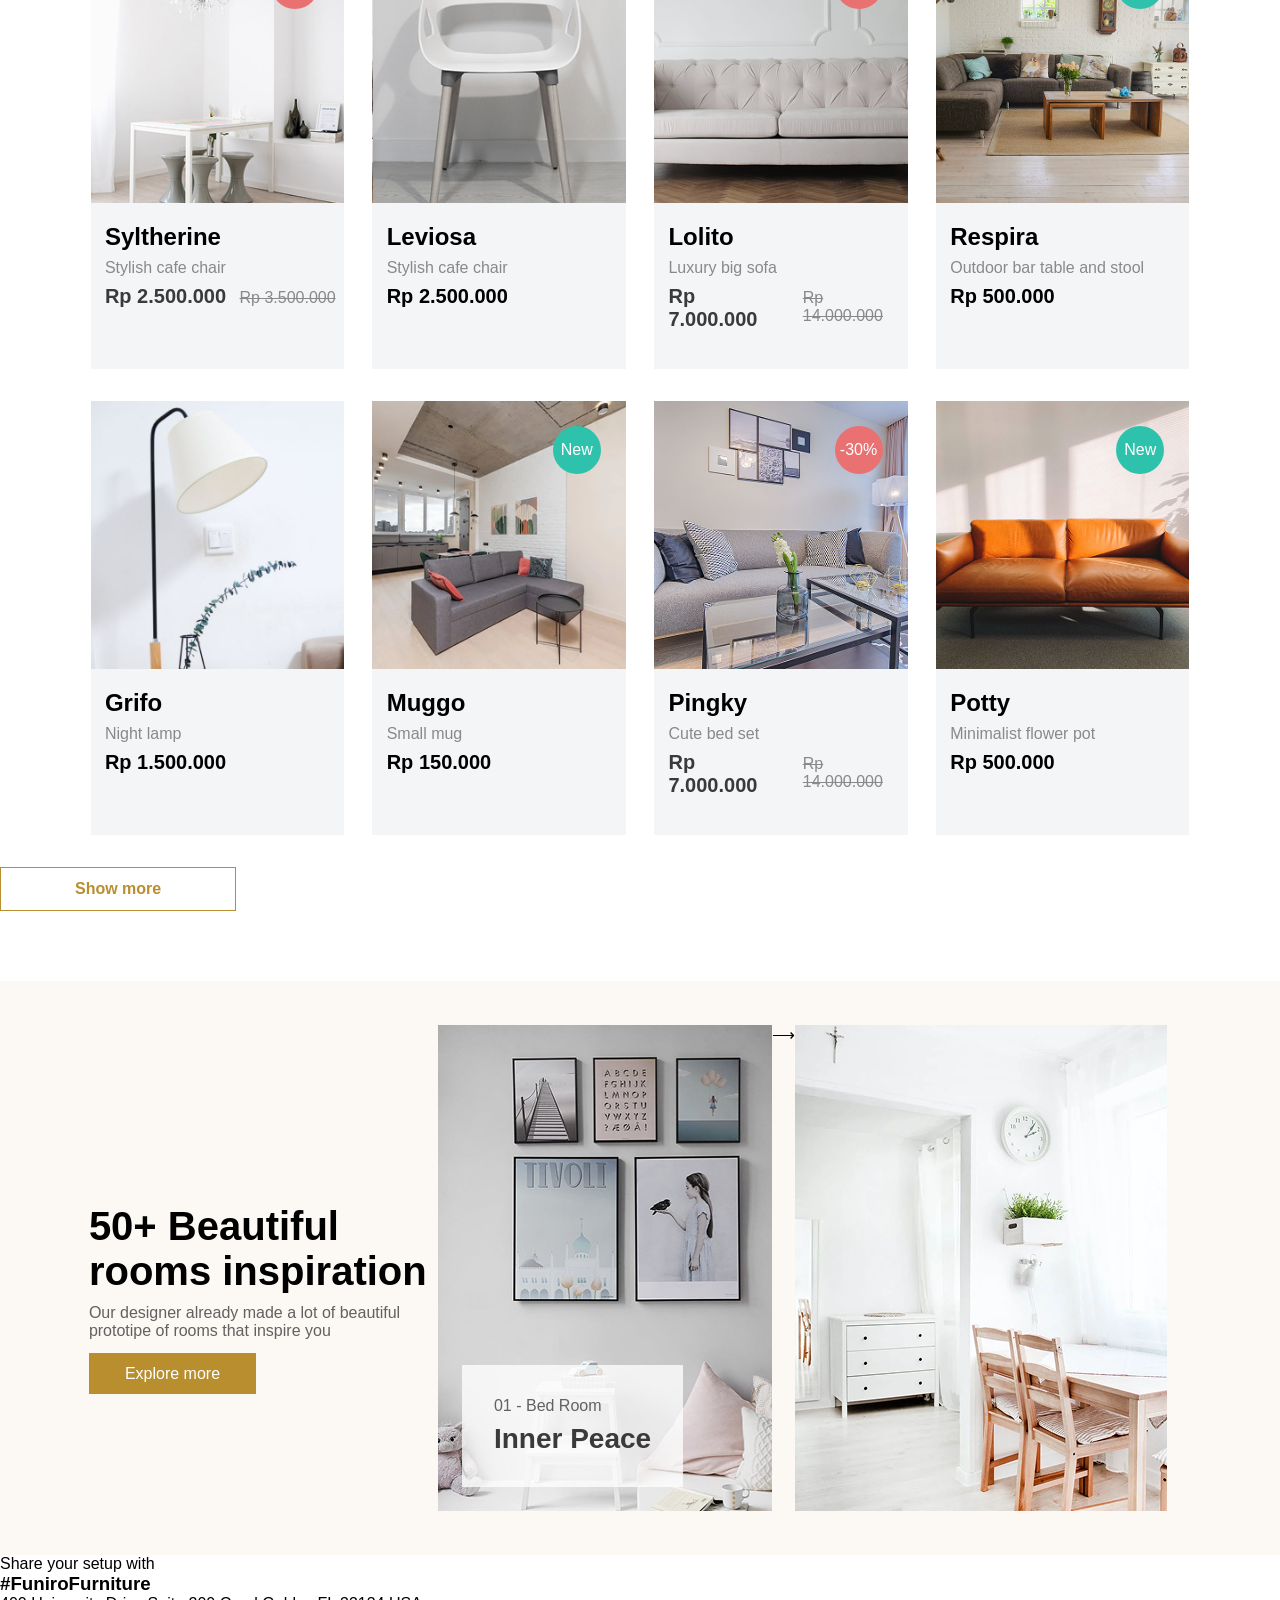
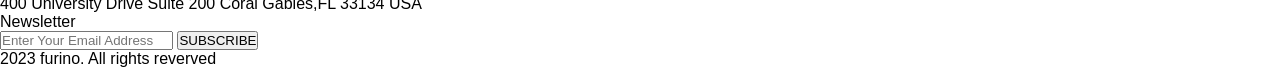
==== commit daa79740: "Add css" ====
--- a/index.html
+++ b/index.html
@@ -1,567 +1,300 @@
 <!doctype html>
-<html lang="eng">
+<html lang="en">
   <head>
-    <title>TeeSpace</title>
     <meta charset="UTF-8" />
     <meta name="viewport" content="width=device-width, initial-scale=1.0" />
-    <link rel="stylesheet" href="css/styles.css" />
+    <link rel="icon" href="/pictures/Logo.png" type="image/png" />
+    <title>Furniro</title>
+    <link rel="stylesheet" href="/css/main.css" />
   </head>
   <body>
-    <div class="header-ad">
-      <div class="center">
-        <p>Free shipping on all U.S. orders $50+</p>
-      </div>
-      <button><img src="images/X button.png" alt="X button" /></button>
-    </div>
     <header>
-      <div class="center">
-        <nav class="navigation">
-          <ul class="navigation_list">
-            <li class="navigation_list-item">
-              <a href="#">Home</a>
-            </li>
-            <li class="navigation_list-item">
-              <a href="#">TeeSpace</a>
-            </li>
-            <li class="navigation_list-item">
-              <a href="#">Shop</a>
-            </li>
-            <li class="navigation_list-item">
-              <a href="#">Blog</a>
-            </li>
-            <li class="navigation_list-item">
-              <a href="#">Pages</a>
-            </li>
-          </ul>
-        </nav>
-        <h1 class="main-header">
-          <a href="#"><img src="images/page logo.png" alt="TeeSpace logo" /></a>
-        </h1>
-        <ul class="user-links">
-          <li>
-            <button>
-              <img src="images/search symbol.png" alt="search button" />
-            </button>
-          </li>
-          <li>
-            <a href="#">
-              <img src="images/profile symbol.png" alt="user profile" />
-            </a>
-          </li>
-          <li>
-            <a href="#">
-              <img src="images/star symbol.png" alt="star symbol" />
-            </a>
-            <span class="quantity">0</span>
-          </li>
-          <li>
-            <a href="#">
-              <img src="images/shoping bag symbol.png" alt="bag symbol" />
-            </a>
-            <span class="quantity">0</span>
-          </li>
-          <li>
-            <a href="#">Let's Talk</a>
-          </li>
+      <h1>
+        <a href="./index.html"
+          ><img src="./pictures/logo-name.png" alt="Furniro logo"
+        /></a>
+      </h1>
+      <nav class="header_navbar">
+        <ul class="header_navbar_list">
+          <li><a href="#">Home</a></li>
+          <li><a href="#">Shop</a></li>
+          <li><a href="#">About</a></li>
         </ul>
-      </div>
+      </nav>
+      <ul class="costumer-links">
+        <li>
+          <a href="#"
+            ><img src="/pictures/icon-profile.png" alt="profile-icon"
+          /></a>
+        </li>
+        <li>
+          <a href="#"
+            ><img src="/pictures/icon-search.png" alt="search-icon"
+          /></a>
+        </li>
+        <li>
+          <a href="#"
+            ><img src="/pictures/icon-heart.png" alt="heart-icon"
+          /></a>
+        </li>
+        <li>
+          <a href="#"
+            ><img src="/pictures/icon-shopping-cart.png" alt="cart-icon"
+          /></a>
+        </li>
+      </ul>
     </header>
     <main>
       <section class="page-promo">
-        <div class="center">
-          <img src="/images/page promo pic.png" alt="two models" />
-          <div class="page-promo__info">
-            <span>Rated 4.9 of 5.0</span>
-            <h2>Enjoy up your vacations in the best T-shirts</h2>
-            <p>
-              What's more, we do it right! A full administration printing
-              background. Print shirts for yourself or your online business
-              Lorem ipsum dolor sit amet consectetur adipisicing elit. Eos
-              tenetur distinctio similique vero ex dolorum natus, amet tempore,
-              unde doloremque fugiat, sit sunt perspiciatis nesciunt quas
-              voluptate sed accusamus pariatur!
-            </p>
-            <ul class="page-promo__properties">
-              <li>
-                <span>&#10003;</span>Top quality prints using the latest
-                technology
-              </li>
-              <li>
-                <span>&#10003;</span>Mix and match colors, sizes, and designs
-              </li>
-            </ul>
-            <ul class="page-promo__links">
-              <li><a href="#">Get Started Today &#8594;</a></li>
-              <li>
-                <a href="#"> How We Work <span>&#9658;</span> </a>
-              </li>
-            </ul>
-          </div>
-        </div>
-      </section>
-      <section class="shirt-types">
-        <div class="center">
-          <div class="shirt-types__info">
-            <h2>T-shirt Printing for Everyone</h2>
-            <button>&#x2303;</button>
-            <p>What's more, we do it right!</p>
-          </div>
-          <div class="shirt-types__choices">
-            <div class="shirt-types__choices-style">
-              <a href="#">
-                <img
-                  src="images\T-shirt.png"
-                  alt="T-shirt"
-                  class="shirt-types__choices-style-img"
-                />
-              </a>
-              <a href="#" class="shirt-types-name"> T-shirt </a>
-              <span>15</span>
-            </div>
-            <div class="shirt-types__choices-style">
-              <a href="#">
-                <img
-                  src="images\longsleeve.png"
-                  alt="long sleeve"
-                  class="shirt-types__choices-style-img"
-                />
-              </a>
-              <a href="#" class="shirt-types-name"> Long-sleeves </a>
-              <span>8</span>
-            </div>
-            <div class="shirt-types__choices-style">
-              <a href="#">
-                <img
-                  src="images\sweater.png"
-                  alt="sweater"
-                  class="shirt-types__choices-style-img"
-                />
-              </a>
-              <a href="#" class="shirt-types-name"> Sweater </a>
-              <span>18</span>
-            </div>
-            <div class="shirt-types__choices-style">
-              <a href="#">
-                <img
-                  src="images\hoodie.png"
-                  alt="hoodie"
-                  class="shirt-types__choices-style-img"
-                />
-              </a>
-              <a href="#" class="shirt-types-name"> Hoodies </a>
-              <span>9</span>
-            </div>
-            <div class="shirt-types__choices-style">
-              <a href="#">
-                <img
-                  src="images\Tanktop.png"
-                  alt="tank top"
-                  class="shirt-types__choices-style-img"
-                />
-              </a>
-              <a href="#" class="shirt-types-name"> Tanktop </a>
-              <span>6</span>
-            </div>
-          </div>
-        </div>
-      </section>
-      <section class="quality-printing">
-        <div class="center">
-          <div class="quality-printing__choice">
-            <img src="images/printing man.png" alt="man's hoodie" />
-            <a href="#">Men's Collection</a>
-          </div>
-          <div class="quality-printing__choice">
-            <img src="images/printing children.png" alt="children's hoodies" />
-            <a href="#">Kid's Collection</a>
-          </div>
-          <div class="quality-printing__choice">
-            <img src="images/printing woman.png" alt="woman's hoodie" />
-            <a href="#">Women's Collection</a>
-          </div>
-          <h2>High quality offset printing *</h2>
-        </div>
-      </section>
-      <section class="featured">
-        <div class="center">
-          <h2>Featured products</h2>
-          <p>What's more, we do it right!</p>
-          <div class="featured__product">
-            <img src="images\man-model.png" alt="man model" />
-            <h4>Zone Sweatshirt</h4>
-            <ul>
-              <li>$19.95 -</li>
-              <li>$159.95</li>
-            </ul>
-          </div>
-          <div class="featured__product">
-            <img src="images\woman-model.png" alt="woman model" />
-            <h4>Zoo Men's t-shirt</h4>
-            <ul>
-              <li>$14.95 -</li>
-              <li>$119.95</li>
-            </ul>
-          </div>
-          <div class="featured__product">
-            <span class="sale-hot">Hot</span>
-            <img src="images\child-model.png" alt="child model" />
-            <h4>Toddler T-shirt</h4>
-            <p>$26.00</p>
-          </div>
-          <div class="featured__product">
-            <span class="sale-10">-10%</span>
-            <span class="sale-hot">Hot</span>
-            <img src="images\child-model 2.png" alt="child model" />
-            <h4>Fine Jersey Tee</h4>
-            <ul class="featured__product--different">
-              <li>$28.00</li>
-              <li>$31.00</li>
-            </ul>
-          </div>
-          <div class="featured__product">
-            <span class="sale-sale">Sale!</span>
+        <div class="page-promo_info">
+          <p class="page-promo_info-title">New Arrival</p>
+          <h2>Discover Our New Collection</h2>
+          <p class="page-promo_info-text">
+            Lorem ipsum dolor sit amet consectetur adipisicing elit. Nihil at
+            asperiores nostrum maxime rem similique.
+          </p>
+          <a href="#">BUY NOW</a>
+        </div>
+      </section>
+      <section class="range">
+        <div class="range_info">
+          <h3>Browse The Range</h3>
+          <p>Lorem ipsum dolor sit amet, consectetur adipiscing elit.</p>
+        </div>
+        <div class="range_rooms">
+          <div class="range_rooms-option">
+            <a href="#">
+              <img
+                src="./pictures/range-dining.png"
+                alt="dining-room-picture"
+              />
+            </a>
+            <a href="#" class="option-name">Dining</a>
+          </div>
+          <div class="range_rooms-option">
+            <a href="#">
+              <img
+                src="./pictures/range-living.png"
+                alt="living-room-picture"
+              />
+            </a>
+            <a href="#" class="option-name">Living</a>
+          </div>
+          <div class="range_rooms-option">
+            <a href="#">
+              <img src="./pictures/range-bedroom.jpg" alt="bedroom-picture" />
+            </a>
+            <a class="option-name">Bedroom</a>
+          </div>
+        </div>
+      </section>
+      <section class="products">
+        <h3>Our Products</h3>
+        <div class="products_types">
+          <div class="products_options products_options--changed-price">
+            <span class="sale-30">-30%</span>
+            <a href="#">
+              <img src="./pictures/products-syltherine.jpg" alt="cafe-chairs" />
+            </a>
+            <div class="action-buttons">
+              <button>Add to cart</button>
+              <button>Share</button>
+              <button>Compare</button>
+              <button>Like</button>
+            </div>
+            <div class="products_options-info">
+              <h4>Syltherine</h4>
+              <p>Stylish cafe chair</p>
+              <ul>
+                <li>Rp 2.500.000</li>
+                <li>Rp 3.500.000</li>
+              </ul>
+            </div>
+          </div>
+          <div class="products_options">
+            <a href="#">
+              <img src="./pictures/products-leviosa.png" alt="cafe-chair" />
+            </a>
+            <div class="action-buttons">
+              <button>Add to cart</button>
+              <button>Share</button>
+              <button>Compare</button>
+              <button>Like</button>
+            </div>
+            <div class="products_options-info">
+              <h4>Leviosa</h4>
+              <ul>
+                <li>Stylish cafe chair</li>
+                <li>Rp 2.500.000</li>
+              </ul>
+            </div>
+          </div>
+          <div class="products_options products_options--changed-price">
+            <span class="sale-30">-30%</span>
+            <a href="#">
+              <img src="./pictures/products-lolito.png" alt="beige-sofa" />
+            </a>
+            <div class="action-buttons">
+              <button>Add to cart</button>
+              <button>Share</button>
+              <button>Compare</button>
+              <button>Like</button>
+            </div>
+            <div class="products_options-info">
+              <h4>Lolito</h4>
+              <p>Luxury big sofa</p>
+              <ul>
+                <li>Rp 7.000.000</li>
+                <li>Rp 14.000.000</li>
+              </ul>
+            </div>
+          </div>
+          <div class="products_options">
             <span class="sale-new">New</span>
-            <img src="images\child-model3.png" alt="child model" />
-            <h4>Kids Hoodie</h4>
-            <ul>
-              <li>$26.00 -</li>
-              <li>$29.00</li>
-            </ul>
-            <ul>
-              <li><span class="color1">color1</span></li>
-              <li><span class="color2">color2</span></li>
-              <li><span class="more-colors">+3</span></li>
-            </ul>
-          </div>
-          <div class="featured__product">
-            <span class="sale-sale">Sale!</span>
+            <a href="#">
+              <img src="./pictures/products-respira.png" class="brown-sofa" />
+            </a>
+            <div class="action-buttons">
+              <button>Add to cart</button>
+              <button>Share</button>
+              <button>Compare</button>
+              <button>Like</button>
+            </div>
+            <div class="products_options-info">
+              <h4>Respira</h4>
+              <ul>
+                <li>Outdoor bar table and stool</li>
+                <li>Rp 500.000</li>
+              </ul>
+            </div>
+          </div>
+          <div class="products_options">
+            <a href="#">
+              <img src="./pictures/products-grifo.png" alt="Night-lamp" />
+            </a>
+            <div class="action-buttons">
+              <button>Add to cart</button>
+              <button>Share</button>
+              <button>Compare</button>
+              <button>Like</button>
+            </div>
+            <div class="products_options-info">
+              <h4>Grifo</h4>
+              <ul>
+                <li>Night lamp</li>
+                <li>Rp 1.500.000</li>
+              </ul>
+            </div>
+          </div>
+          <div class="products_options">
             <span class="sale-new">New</span>
-            <img src="images\child-model 4.png" alt="child model" />
-            <h4>Youth Short Sleeve Tee</h4>
-            <ul>
-              <li>$26.00 -</li>
-              <li>$29.00</li>
-            </ul>
-            <ul>
-              <li><span class="color1">color1</span></li>
-              <li><span class="color2">color2</span></li>
-              <li><span class="more-colors">+3</span></li>
-            </ul>
-          </div>
-          <div class="featured__product">
-            <span class="sale-sale">Sale!</span>
+            <a href="#">
+              <img src="./pictures/products-muggo.png" alt="Dark-sofa" />
+            </a>
+            <div class="action-buttons">
+              <button>Add to cart</button>
+              <button>Share</button>
+              <button>Compare</button>
+              <button>Like</button>
+            </div>
+            <div class="products_options-info">
+              <h4>Muggo</h4>
+              <ul>
+                <li>Small mug</li>
+                <li>Rp 150.000</li>
+              </ul>
+            </div>
+          </div>
+          <div class="products_options products_options--changed-price">
+            <span class="sale-30">-30%</span>
+            <a href="#">
+              <img src="./pictures/products-pingky.png" alt="gray-sofa" />
+            </a>
+            <div class="action-buttons">
+              <button>Add to cart</button>
+              <button>Share</button>
+              <button>Compare</button>
+              <button>Like</button>
+            </div>
+            <div class="products_options-info">
+              <h4>Pingky</h4>
+              <p>Cute bed set</p>
+              <ul>
+                <li>Rp 7.000.000</li>
+                <li>Rp 14.000.000</li>
+              </ul>
+            </div>
+          </div>
+          <div class="products_options">
             <span class="sale-new">New</span>
-            <img src="images\woman-model2.png" alt="woman model" />
-            <h4>Midweight Cotton Tee</h4>
-            <ul>
-              <li>$26.00 -</li>
-              <li>$29.00</li>
-            </ul>
-            <ul>
-              <li><span class="color1">color1</span></li>
-              <li><span class="color2">color2</span></li>
-              <li><span class="more-colors">+3</span></li>
-            </ul>
-          </div>
-          <div class="featured__product">
-            <span class="sale-hot">Hot</span>
-            <img src="images\woman-model3.png" alt="woman model" />
-            <h4>Hooded Sweatshirt</h4>
-            <p>$28.00</p>
-          </div>
-        </div>
-      </section>
-      <section class="special-offer">
-        <div class="center">
-          <div class="special-offer__info">
-            <span>SPECIAL OFFER</span>
-            <h2>Extra Sale 30% off</h2>
-            <p>
-              Bucket toy with a contrast colored handle. Perfect for playing on
-              the beach.
-            </p>
-            <time>00&nbsp;:&nbsp;00&nbsp;:&nbsp;00&nbsp;:&nbsp;00</time>
-            <a>Get only $29.00 &#8594;</a>
-          </div>
-          <div class="special-offer__promo">
-            <img src="images\offer-model.png" alt="woman-model" />
-            <span class="special-offer__promo-sale">
-              <ul>
-                <li>Save</li>
-                <li>30%</li>
-              </ul>
-            </span>
-            <img src="images\offer-model-2.png" alt="man-model" />
-          </div>
-        </div>
-      </section>
-      <section class="customize">
-        <div class="center">
-          <h2>Easy to create & customize * Design your own</h2>
-          <div class="customize__info">
-            <h3>10% off your first order</h3>
-            <p>Free and easy way to bring your ideas to life</p>
-            <a href="#">Shop Now</a>
-          </div>
-          <div class="customize__info customize__info--right">
-            <h3>Create your unique style</h3>
-            <p>Free and easy way to bring your ideas to life</p>
-            <a href="#">Explore More</a>
-          </div>
-        </div>
-      </section>
-      <section class="picked-designs">
-        <div class="center">
-          <div class="picked-designs-info">
-            <h2>Explore designs picked for you</h2>
-            <p>What's more, we do it right!</p>
-          </div>
-          <div class="Featured__product">
-            <img src="images\man-model.png" alt="man model" />
-            <h4>Zone Sweatshirt</h4>
-            <ul>
-              <li>$19.95 -</li>
-              <li>$159.95</li>
-            </ul>
-          </div>
-          <div class="Featured__product">
-            <img src="images\woman-model.png" alt="woman model" />
-            <h4>Zoo Men's t-shirt</h4>
-            <ul>
-              <li>$14.95 -</li>
-              <li>$119.95</li>
-            </ul>
-          </div>
-          <div class="Featured__product">
-            <span class="sale-hot">Hot</span>
-            <img src="images\child-model.png" alt="child model" />
-            <h4>Toddler T-shirt</h4>
-            <p>$26.00</p>
-          </div>
-          <div class="Featured__product">
-            <span class="sale-10">-10%</span>
-            <span class="sale-hot">Hot</span>
-            <img src="images\child-model 2.png" alt="child model" />
-            <h4>Fine Jersey Tee</h4>
-            <ul class="Featured__product--different">
-              <li>$28.00</li>
-              <li>$31.00</li>
-            </ul>
-          </div>
-        </div>
-      </section>
-      <section class="services">
-        <div class="center">
-          <div class="services__option">
-            <a href="#">
-              <img src="images\symbol-world.png" alt="world symbol" />
-            </a>
-            <a href="#">
-              <h4>Worldwide Shipping</h4>
-            </a>
-            <p>Get free shipping over $65.</p>
-          </div>
-          <div class="services__option">
-            <a href="#">
-              <img src="images\symbol-box.png" alt="box symbol" />
-            </a>
-            <a href="#">
-              <h4>Returns</h4>
-            </a>
-            <p>Within 30 days for an exchange.</p>
-          </div>
-          <div class="services__option">
-            <a href="#">
-              <img src="images\symbol-phone.png" alt="phone symbol" />
-            </a>
-            <a href="#">
-              <h4>Online Support</h4>
-            </a>
-            <p>Top notch customer service.</p>
-          </div>
-          <div class="services__option">
-            <a href="#">
-              <img src="images\symbol-card.png" alt="card symbol" />
-            </a>
-            <a href="#">
-              <h4>Flexible Payment</h4>
-            </a>
-            <p>Pay with Multiple Credit Cards</p>
-          </div>
-        </div>
-      </section>
-      <section class="article">
-        <div class="center">
-          <div class="article__info">
-            <h3>Articles daily updated</h3>
-            <p>Get inspiration, updates, tips, &other assorted awesomeness.</p>
-            <a href="#">Read latest articles &#x2C3;</a>
-          </div>
-          <div class="article__item">
-            <a href="#">
-              <img src="images\article T-shirt.png" alt="white t-shirt" />
-            </a>
-            <span>Design Services</span>
-            <span>August 20, 2022</span>
-            <h4>
-              <a href="#">
-                Make yourself happy with our T-shirt customer designer
-              </a>
-            </h4>
-          </div>
-          <div class="article__item">
-            <a href="#">
-              <img src="images\article Hoodie.png" alt="colorful hoodie" />
-            </a>
-            <span>Print Company</span>
-            <span>August 20, 2022</span>
-            <h4><a href="#"> Are you ready to make it awesome with us </a></h4>
-          </div>
-          <div class="article__item">
-            <a href="#">
-              <img src="images\article user.png" alt="female customer" />
-            </a>
-            <span>Print Company</span>
-            <span>August 20, 2022</span>
-            <h4>
-              <a href="#"> The best custom T-shirt designer WordPress theme </a>
-            </h4>
-          </div>
+            <a href="#">
+              <img src="./pictures/products-potty.png" alt="orange-sofa" />
+            </a>
+            <div class="action-buttons">
+              <button>Add to cart</button>
+              <button>Share</button>
+              <button>Compare</button>
+              <button>Like</button>
+            </div>
+            <div class="products_options-info">
+              <h4>Potty</h4>
+              <ul>
+                <li>Minimalist flower pot</li>
+                <li>Rp 500.000</li>
+              </ul>
+            </div>
+          </div>
+        </div>
+        <a href="#" class="show-more">Show more</a>
+      </section>
+      <section class="inspirations">
+        <div class="inspirations_info">
+          <h2>50+ Beautiful rooms inspiration</h2>
+          <p>
+            Our designer already made a lot of beautiful prototipe of rooms that
+            inspire you
+          </p>
+          <a href="#">Explore more</a>
+        </div>
+        <div class="inspirations_bedroom">
+          <div class="inspirations_bedroom-info">
+            <p>01 - Bed Room</p>
+            <h4>Inner Peace</h4>
+          </div>
+        </div>
+        <span>&#10230;</span>
+        <img src="./pictures/inspiration-diningroom.png" />
+      </section>
+      <section class="furniture">
+        <div class="furniture_info">
+          <p>Share your setup with</p>
+          <h3>#FuniroFurniture</h3>
         </div>
       </section>
     </main>
     <footer>
-      <section class="footer-ad">
-        <!-- TODO: -->
-        <!-- <img src="images\ad background.png" alt="printed hoodie"/> -->
-        <div class="center">
-          <div class="footer-ad_info">
-            <h2>Enjoy up your vacations in the best T-shirts</h2>
-            <p>T-shirts that keep you moving.</p>
-            <ul>
-              <li><a href="#">Shop Now &#8594;</a></li>
-              <li><a href="#">Contact Us &#8594;</a></li>
-            </ul>
-          </div>
-        </div>
-      </section>
-      <section class="footer-info">
-        <div class="center">
-          <div class="footer-info__upper">
-            <div class="footer-info__upper-contact">
-              <a href="#">
-                <img src="images/page logo.png" alt="TeeSpace logo" />
-              </a>
-              <a href="hello@teespace.io">hello@teespace.io</a>
-              <a href="tel:+02 036 038 3996">+02 036 038 3996</a>
-              <p>3665 Paseo Place, Suite 0960 San Diego</p>
-            </div>
-            <h4>Information</h4>
-            <ul>
-              <li><a href="#">About us</a></li>
-              <li><a href="#">Our Blog</a></li>
-              <li><a href="#">Start a Return</a></li>
-              <li><a href="#">Contact Us</a></li>
-              <li><a href="#">Shipping FAQ</a></li>
-            </ul>
-            <h4>Services</h4>
-            <ul>
-              <li><a href="#">Printing Services</a></li>
-              <li><a href="#">Digital Scanning</a></li>
-              <li><a href="#">Design Services</a></li>
-              <li><a href="#">Copying Services</a></li>
-              <li><a href="#">Print on Demand</a></li>
-            </ul>
-            <h4>Useful links</h4>
-            <ul>
-              <li><a href="#">My Account</a></li>
-              <li><a href="#">Print Provider</a></li>
-              <li><a href="#">Become a Partner</a></li>
-              <li><a href="#">Custom Products</a></li>
-              <li><a href="#">Make your own shirt</a></li>
-            </ul>
-            <div class="footer-info__upper-user">
-              <h4>Newsletter</h4>
-              <p>Subscribe to our newsletter.</p>
-              <button>Subscribe</button>
-            </div>
-          </div>
-          <div class="footer-info__bottom-payment">
-            <p>&copy; 2022 TeeSpace. All rights reserved.</p>
-            <div class="footer-info__bottom">
-              <ul>
-                <li>
-                  <a href="#">
-                    <img src="images\payment-amex.png" alt="amex logo" />
-                  </a>
-                </li>
-                <li>
-                  <a href="#">
-                    <img
-                      src="images\payment-apple-pay.png"
-                      alt="apple pay logo"
-                    />
-                  </a>
-                </li>
-                <li>
-                  <a href="#">
-                    <img
-                      src="images\payment-google-pay.png"
-                      alt="google pay logo"
-                    />
-                  </a>
-                </li>
-                <li>
-                  <a href="#">
-                    <img
-                      src="images\payment-mastercard.png"
-                      alt="mastercard logo"
-                    />
-                  </a>
-                </li>
-                <li>
-                  <a href="#"><img src="" alt="o pay logo" /></a>
-                </li>
-                <li>
-                  <a href="#">
-                    <img src="images\payment-visa.png" alt="visa card logo" />
-                  </a>
-                </li>
-              </ul>
-            </div>
-            <div class="footer-info__bottom-media">
-              <ul>
-                <li>
-                  <a href="#">
-                    <img src="images\Symbol-tweeter.png" alt="tweeter symbol" />
-                  </a>
-                </li>
-                <li>
-                  <a href="#">
-                    <img
-                      src="images\Symbol-facebook.png"
-                      alt="facebook symbol"
-                    />
-                  </a>
-                </li>
-                <li>
-                  <a href="#">
-                    <img
-                      src="images\symbol-instagram.png"
-                      alt="instagram symbol"
-                    />
-                  </a>
-                </li>
-                <li>
-                  <a href="#">
-                    <img src="images\Symbol-youtube.png" alt="youtube symbol" />
-                  </a>
-                </li>
-              </ul>
-            </div>
-          </div>
-        </div>
-      </section>
+      <div class="footer-info">
+        400 University Drive Suite 200 Coral Gables,FL 33134 USA
+      </div>
+      <ul class="links">
+        <li></li>
+        <li><a href="#"></a></li>
+        <li><a href="#"></a></li>
+        <li><a href="#"></a></li>
+        <li><a href="#"></a></li>
+      </ul>
+      <ul class="consumer-options">
+        <li></li>
+        <li><a href="#"></a></li>
+        <li><a href="#"></a></li>
+        <li><a href="#"></a></li>
+      </ul>
+      <div class="newsletter">
+        <p>Newsletter</p>
+        <input type="email" placeholder="Enter Your Email Address" />
+        <button>SUBSCRIBE</button>
+      </div>
+      <p>2023 furino. All rights reverved</p>
     </footer>
   </body>
 </html>
--- a/css/main.css
+++ b/css/main.css
@@ -0,0 +1,285 @@
+* {
+  font-family: sans-serif;
+  text-decoration: none;
+  list-style: none;
+  margin: 0;
+  padding: 0;
+  box-sizing: border-box;
+}
+
+header {
+  background-color: #fff;
+  display: flex;
+  justify-content: space-around;
+  flex-wrap: wrap;
+  align-items: center;
+  padding: 30px 0px 30px 0px;
+}
+
+.header_navbar_list {
+  display: flex;
+  justify-content: space-between;
+  align-items: center;
+  flex-wrap: wrap;
+}
+.header_navbar_list li {
+  margin-right: 75px;
+}
+.header_navbar_list li:nth-child(3) {
+  margin-right: 0;
+}
+.header_navbar_list li a {
+  font-size: 16px;
+  font-weight: 500;
+  color: black;
+}
+
+.costumer-links {
+  display: flex;
+  flex-wrap: wrap;
+}
+.costumer-links li {
+  justify-content: space-between;
+  margin-right: 45px;
+}
+.costumer-links li:nth-child(4) {
+  margin-right: 0;
+}
+
+.page-promo {
+  background-image: url(/pictures/page-promo-background.png);
+  background-size: cover;
+  background-position: center;
+  background-repeat: no-repeat;
+  padding: 10.625% 4.0277777778% 8.0555555556% 51.3194444444%;
+}
+.page-promo_info {
+  width: calc(44.6527777778% / 1px);
+  padding: 9.6423017107% 6.2208398134% 6.2208398134% 6.2208398134%;
+  background-color: #fff3e3;
+  text-align: left;
+}
+.page-promo_info h2 {
+  font-size: 52px;
+  color: #b88e2f;
+}
+.page-promo_info a {
+  width: 34.5256609642%;
+  background-color: #b88e2f;
+  padding: 3.8880248834% 11.6640746501%;
+  color: #fff;
+  font-weight: bold;
+  font-size: 16px;
+}
+
+.page-promo_info-title {
+  font-size: 18px;
+  letter-spacing: 3px;
+  color: #333333;
+  font-weight: 600;
+}
+
+.page-promo_info-text {
+  font-size: 18px;
+  color: #333333;
+  font-weight: 500;
+  margin-bottom: 45px;
+}
+
+.range {
+  margin-top: 55px;
+}
+.range_info {
+  text-align: center;
+}
+.range_info h3 {
+  font-size: 32px;
+}
+.range_info p {
+  font-size: 20px;
+  color: #666666;
+}
+.range_rooms {
+  margin-top: 62px;
+  display: flex;
+  justify-content: center;
+  gap: 1.3888888889%;
+}
+.range_rooms-option a img {
+  border-radius: 12px;
+}
+
+.option-name {
+  display: block;
+  text-align: center;
+  margin-top: 30px;
+  font-size: 24px;
+  font-weight: 600;
+  color: #333333;
+}
+
+.products {
+  margin-top: 55px;
+}
+.products_types {
+  display: flex;
+  justify-content: center;
+  gap: 2.2222222222%;
+  flex-wrap: wrap;
+}
+.products h3 {
+  text-align: center;
+  color: #3a3a3a;
+  font-size: 40px;
+  font-weight: 700;
+  margin-bottom: 32px;
+}
+.products_options {
+  width: 19.7916666667%;
+  background-color: #f4f5f7;
+  margin-bottom: 32px;
+  position: relative;
+}
+.products_options a {
+  display: block;
+}
+.products_options a img {
+  width: 100%;
+}
+.products_options-info {
+  padding: 16px 0px 30px 5.6140350877%;
+}
+.products_options-info h4 {
+  font-size: 24px;
+  font-weight: 600;
+  margin-bottom: 8px;
+}
+.products_options-info ul :first-child {
+  font-size: 16px;
+  font-weight: 500;
+  color: #898989;
+  margin-bottom: 8px;
+}
+.products_options-info ul :last-child {
+  font-size: 20px;
+  font-weight: 600;
+}
+.products_options--changed-price p {
+  color: #898989;
+  font-weight: 500;
+  font-size: 16px;
+  margin-bottom: 8px;
+}
+.products_options--changed-price ul {
+  display: flex;
+  flex-direction: row;
+  justify-content: flex-start;
+  align-items: baseline;
+  gap: 5.6140350877%;
+}
+.products_options--changed-price ul :first-child {
+  color: #3a3a3a;
+  font-size: 20px;
+  font-weight: 600;
+}
+.products_options--changed-price ul :last-child {
+  color: #898989;
+  font-size: 16px;
+  text-decoration: line-through;
+  font-weight: 400;
+}
+.products_options .action-buttons {
+  display: none;
+}
+
+.sale-30 {
+  position: absolute;
+  top: 25px;
+  right: 25px;
+  width: 48px;
+  height: 48px;
+  background-color: #e97171;
+  border-radius: 50%;
+  display: flex;
+  justify-content: center;
+  align-items: center;
+  font-size: 16px;
+  color: #fff;
+  font-weight: 500;
+}
+
+.sale-new {
+  position: absolute;
+  top: 25px;
+  right: 25px;
+  width: 48px;
+  height: 48px;
+  background-color: #2ec1ac;
+  border-radius: 50%;
+  display: flex;
+  justify-content: center;
+  align-items: center;
+  font-size: 16px;
+  color: #fff;
+  font-weight: 500;
+}
+
+.show-more {
+  display: inline-block;
+  padding: 12px 74px;
+  border: 1px solid rgb(184, 142, 47);
+  color: rgb(184, 142, 47);
+  font-size: 16px;
+  font-weight: 600;
+}
+
+.inspirations {
+  background-color: rgb(252, 248, 243);
+  padding: 44px 0px 44px 6.9444444444%;
+  text-align: left;
+  display: flex;
+  margin-top: 70px;
+}
+.inspirations_info {
+  margin-top: 179px;
+  width: 29.3055555556%;
+}
+.inspirations_info h2 {
+  font-size: 40px;
+  font-weight: 700;
+  margin-bottom: 10px;
+}
+.inspirations_info p {
+  font-size: 16px;
+  font-weight: 500;
+  color: #616161;
+  margin-bottom: 25px;
+}
+.inspirations_info a {
+  background-color: #b88e2f;
+  color: #fff;
+  padding: 12px 36px;
+}
+.inspirations_bedroom {
+  background-image: url(/pictures/inspiration-bedroom.png);
+  position: relative;
+  width: 28.0555555556%;
+}
+.inspirations_bedroom-info {
+  background-color: rgba(255, 255, 255, 0.767);
+  padding: 32px 32px 32px 32px;
+  position: absolute;
+  bottom: 24px;
+  left: 24px;
+}
+.inspirations_bedroom-info p {
+  color: rgb(97, 97, 97);
+  font-size: 16px;
+  font-weight: 500;
+  margin-bottom: 8px;
+}
+.inspirations_bedroom-info h4 {
+  font-size: 28px;
+  color: rgb(58, 58, 58);
+  font-weight: 600;
+}
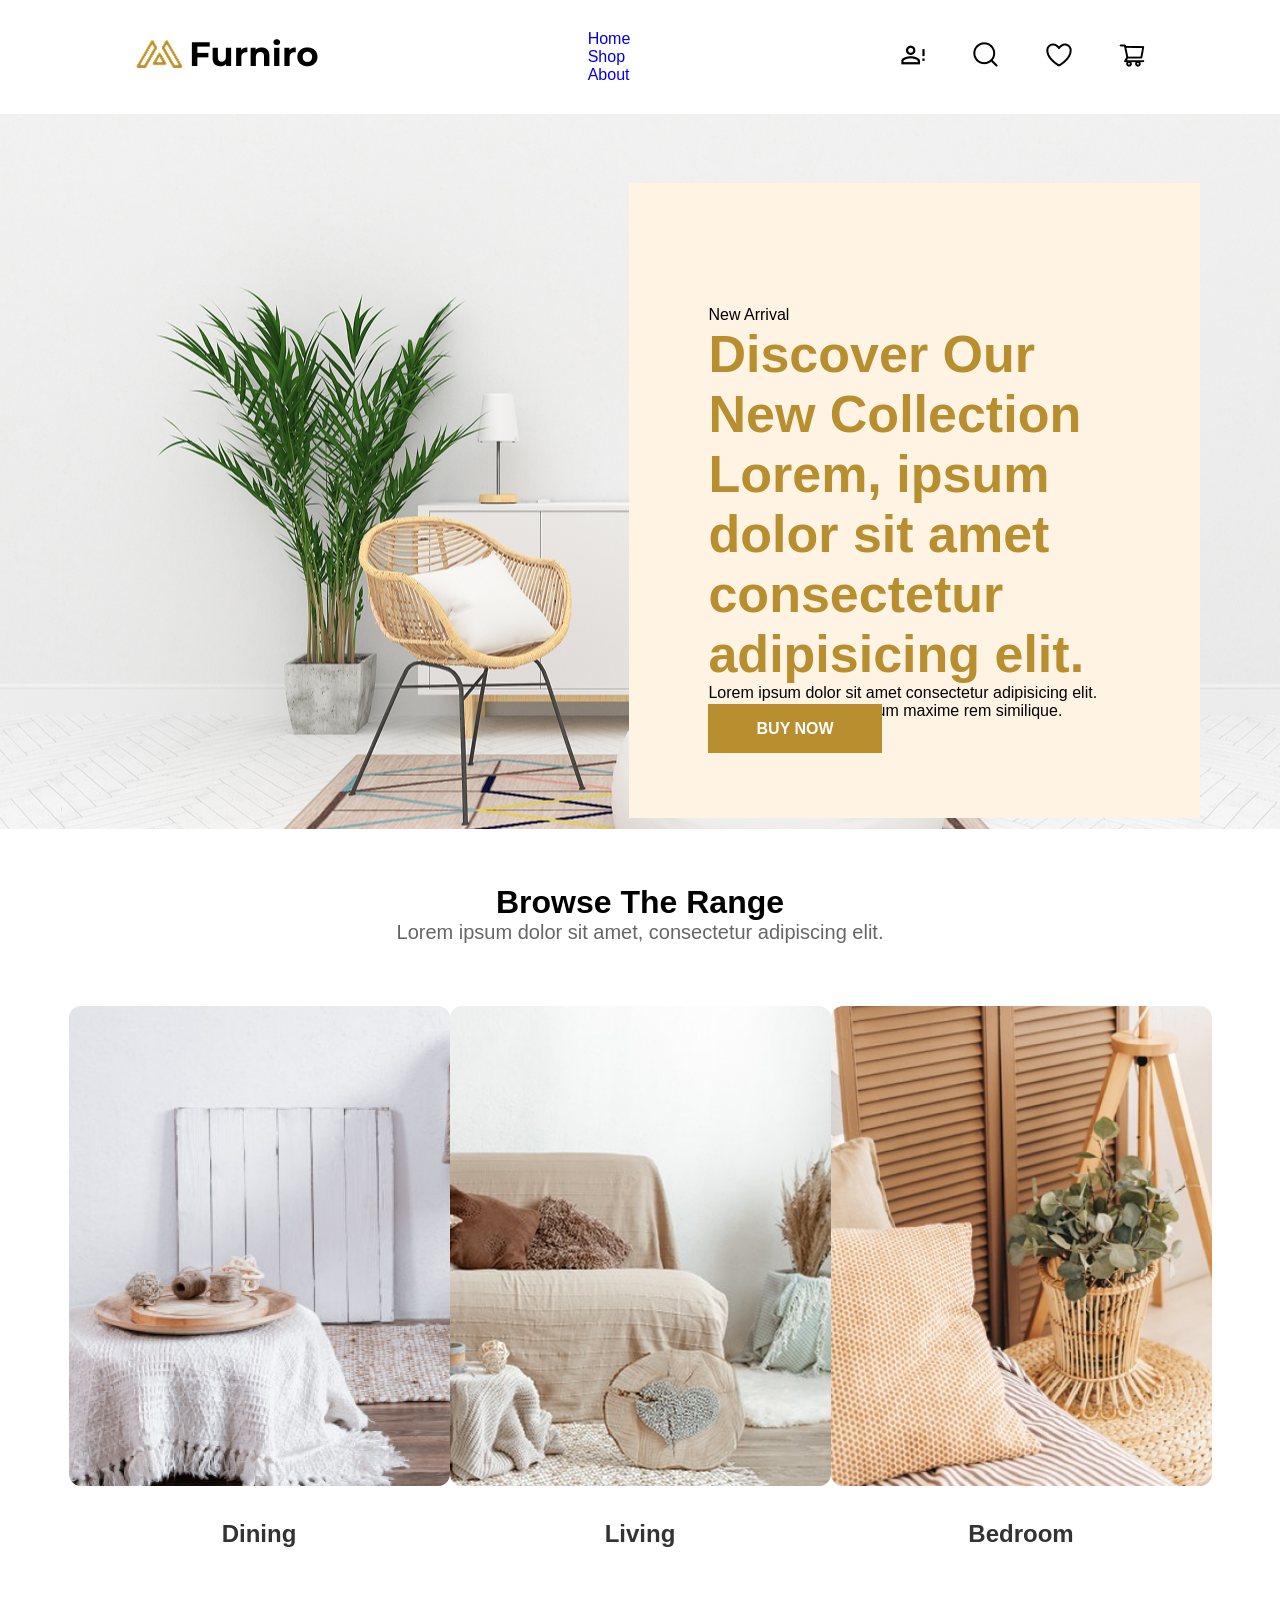
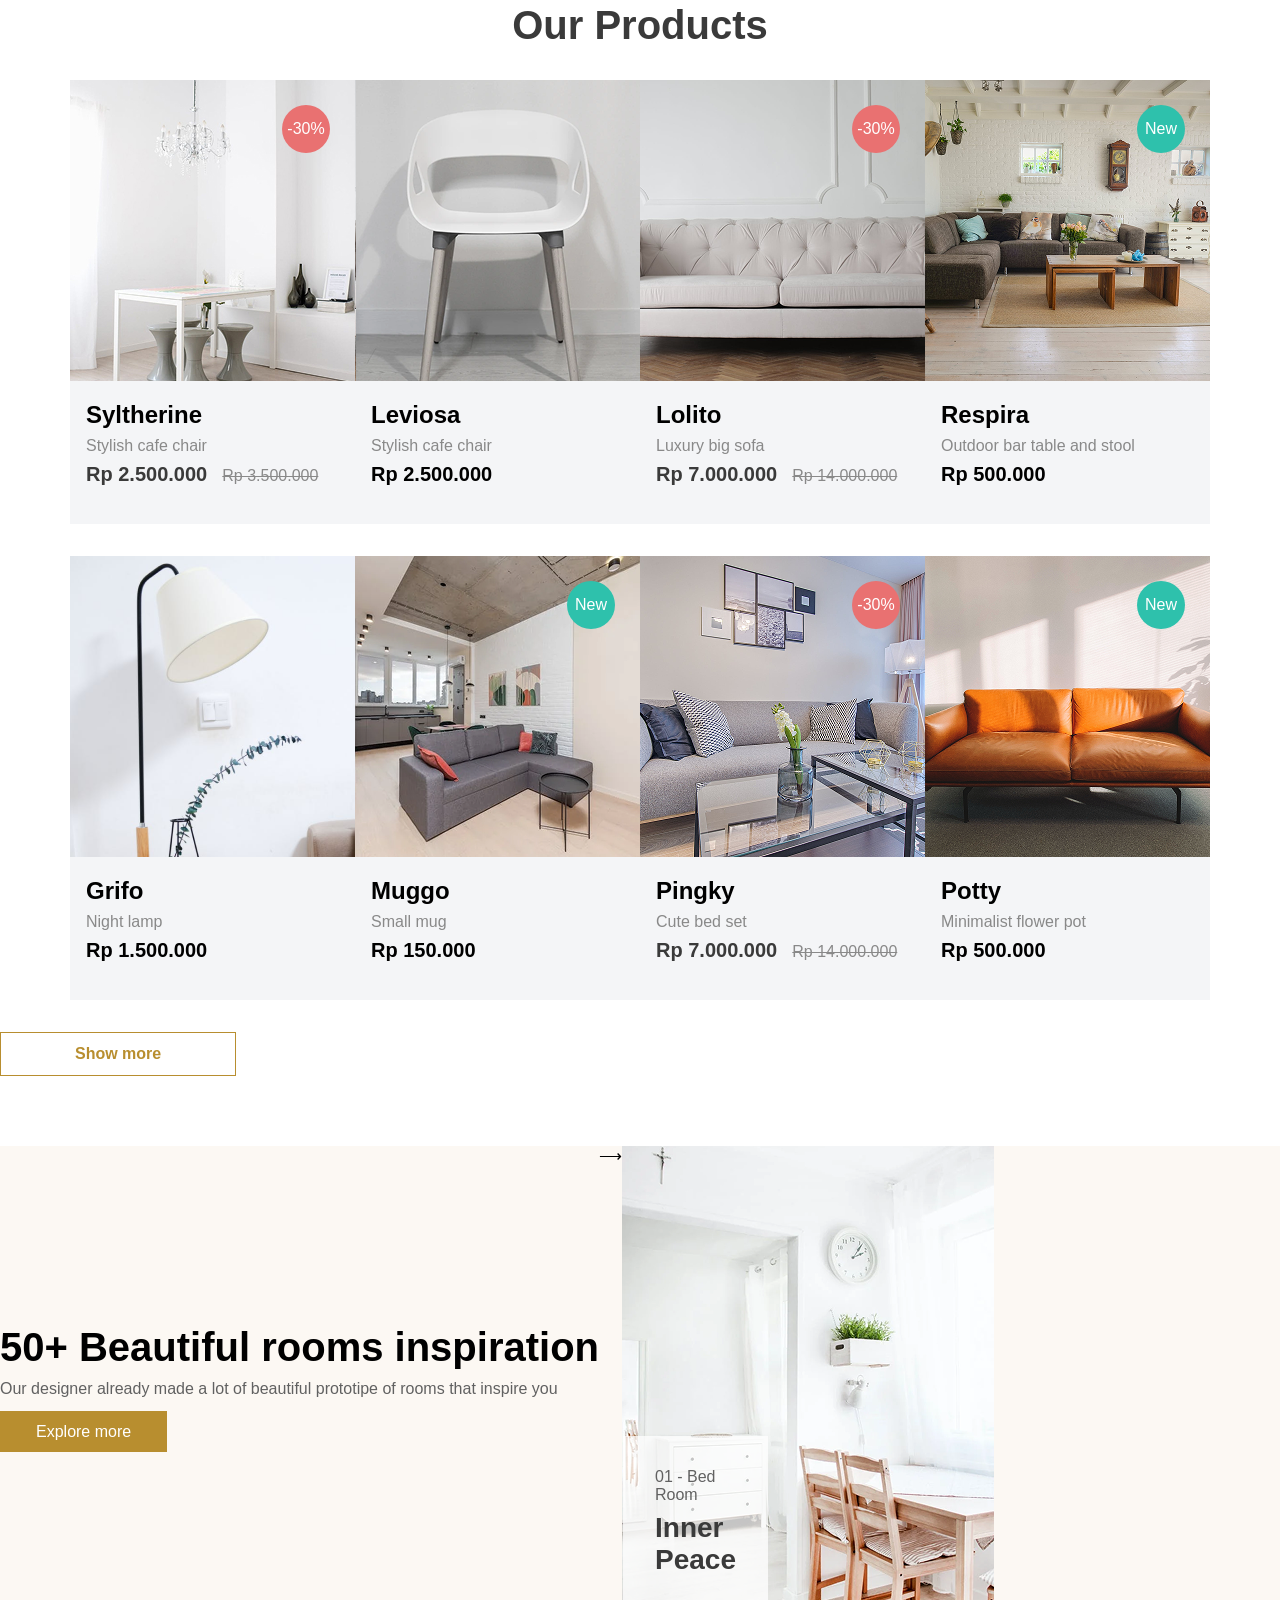
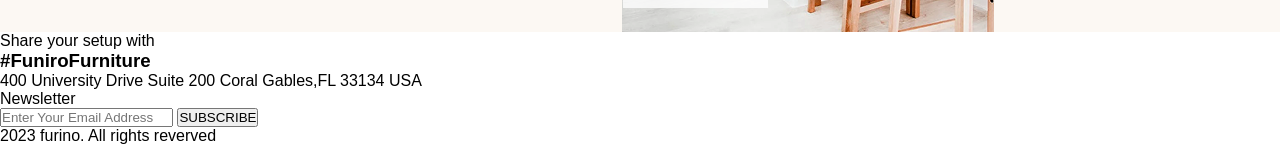
==== commit e6a1b27b: "add code review" ====
--- a/index.html
+++ b/index.html
@@ -14,8 +14,8 @@
           ><img src="./pictures/logo-name.png" alt="Furniro logo"
         /></a>
       </h1>
-      <nav class="header_navbar">
-        <ul class="header_navbar_list">
+      <nav class="header__navbar">
+        <ul class="header__navbar__list">
           <li><a href="#">Home</a></li>
           <li><a href="#">Shop</a></li>
           <li><a href="#">About</a></li>
@@ -23,33 +23,37 @@
       </nav>
       <ul class="costumer-links">
         <li>
-          <a href="#"
-            ><img src="/pictures/icon-profile.png" alt="profile-icon"
-          /></a>
+          <a href="#">
+            <img src="/pictures/icon-profile.png" alt="profile-icon" />
+          </a>
         </li>
         <li>
-          <a href="#"
-            ><img src="/pictures/icon-search.png" alt="search-icon"
-          /></a>
+          <a href="#">
+            <img src="/pictures/icon-search.png" alt="search-icon" />
+          </a>
         </li>
         <li>
-          <a href="#"
-            ><img src="/pictures/icon-heart.png" alt="heart-icon"
-          /></a>
+          <a href="#">
+            <img src="/pictures/icon-heart.png" alt="heart-icon" />
+          </a>
         </li>
         <li>
-          <a href="#"
-            ><img src="/pictures/icon-shopping-cart.png" alt="cart-icon"
-          /></a>
+          <a href="#">
+            <img src="/pictures/icon-shopping-cart.png" alt="cart-icon" />
+          </a>
         </li>
       </ul>
     </header>
     <main>
       <section class="page-promo">
-        <div class="page-promo_info">
-          <p class="page-promo_info-title">New Arrival</p>
-          <h2>Discover Our New Collection</h2>
-          <p class="page-promo_info-text">
+        <img src="pictures/page-promo-background.png" alt="#" />
+        <div class="page-promo__info">
+          <p class="page-promo__info-title">New Arrival</p>
+          <h2>
+            Discover Our New Collection Lorem, ipsum dolor sit amet consectetur
+            adipisicing elit.
+          </h2>
+          <p class="page-promo__info-text">
             Lorem ipsum dolor sit amet consectetur adipisicing elit. Nihil at
             asperiores nostrum maxime rem similique.
           </p>
@@ -57,12 +61,12 @@
         </div>
       </section>
       <section class="range">
-        <div class="range_info">
+        <div class="range__info">
           <h3>Browse The Range</h3>
           <p>Lorem ipsum dolor sit amet, consectetur adipiscing elit.</p>
         </div>
-        <div class="range_rooms">
-          <div class="range_rooms-option">
+        <div class="range__rooms">
+          <div class="range__rooms-option">
             <a href="#">
               <img
                 src="./pictures/range-dining.png"
@@ -71,7 +75,7 @@
             </a>
             <a href="#" class="option-name">Dining</a>
           </div>
-          <div class="range_rooms-option">
+          <div class="range__rooms-option">
             <a href="#">
               <img
                 src="./pictures/range-living.png"
@@ -80,7 +84,7 @@
             </a>
             <a href="#" class="option-name">Living</a>
           </div>
-          <div class="range_rooms-option">
+          <div class="range__rooms-option">
             <a href="#">
               <img src="./pictures/range-bedroom.jpg" alt="bedroom-picture" />
             </a>
@@ -90,8 +94,8 @@
       </section>
       <section class="products">
         <h3>Our Products</h3>
-        <div class="products_types">
-          <div class="products_options products_options--changed-price">
+        <div class="products__types">
+          <div class="products__options products__options--changed-price">
             <span class="sale-30">-30%</span>
             <a href="#">
               <img src="./pictures/products-syltherine.jpg" alt="cafe-chairs" />
@@ -102,7 +106,7 @@
               <button>Compare</button>
               <button>Like</button>
             </div>
-            <div class="products_options-info">
+            <div class="products__options-info">
               <h4>Syltherine</h4>
               <p>Stylish cafe chair</p>
               <ul>
@@ -111,7 +115,7 @@
               </ul>
             </div>
           </div>
-          <div class="products_options">
+          <div class="products__options">
             <a href="#">
               <img src="./pictures/products-leviosa.png" alt="cafe-chair" />
             </a>
@@ -121,7 +125,7 @@
               <button>Compare</button>
               <button>Like</button>
             </div>
-            <div class="products_options-info">
+            <div class="products__options-info">
               <h4>Leviosa</h4>
               <ul>
                 <li>Stylish cafe chair</li>
@@ -129,7 +133,7 @@
               </ul>
             </div>
           </div>
-          <div class="products_options products_options--changed-price">
+          <div class="products__options products__options--changed-price">
             <span class="sale-30">-30%</span>
             <a href="#">
               <img src="./pictures/products-lolito.png" alt="beige-sofa" />
@@ -140,7 +144,7 @@
               <button>Compare</button>
               <button>Like</button>
             </div>
-            <div class="products_options-info">
+            <div class="products__options-info">
               <h4>Lolito</h4>
               <p>Luxury big sofa</p>
               <ul>
@@ -149,7 +153,7 @@
               </ul>
             </div>
           </div>
-          <div class="products_options">
+          <div class="products__options">
             <span class="sale-new">New</span>
             <a href="#">
               <img src="./pictures/products-respira.png" class="brown-sofa" />
@@ -160,7 +164,7 @@
               <button>Compare</button>
               <button>Like</button>
             </div>
-            <div class="products_options-info">
+            <div class="products__options-info">
               <h4>Respira</h4>
               <ul>
                 <li>Outdoor bar table and stool</li>
@@ -168,7 +172,7 @@
               </ul>
             </div>
           </div>
-          <div class="products_options">
+          <div class="products__options">
             <a href="#">
               <img src="./pictures/products-grifo.png" alt="Night-lamp" />
             </a>
@@ -178,7 +182,7 @@
               <button>Compare</button>
               <button>Like</button>
             </div>
-            <div class="products_options-info">
+            <div class="products__options-info">
               <h4>Grifo</h4>
               <ul>
                 <li>Night lamp</li>
@@ -186,7 +190,7 @@
               </ul>
             </div>
           </div>
-          <div class="products_options">
+          <div class="products__options">
             <span class="sale-new">New</span>
             <a href="#">
               <img src="./pictures/products-muggo.png" alt="Dark-sofa" />
@@ -197,7 +201,7 @@
               <button>Compare</button>
               <button>Like</button>
             </div>
-            <div class="products_options-info">
+            <div class="products__options-info">
               <h4>Muggo</h4>
               <ul>
                 <li>Small mug</li>
@@ -205,7 +209,7 @@
               </ul>
             </div>
           </div>
-          <div class="products_options products_options--changed-price">
+          <div class="products__options products__options--changed-price">
             <span class="sale-30">-30%</span>
             <a href="#">
               <img src="./pictures/products-pingky.png" alt="gray-sofa" />
@@ -216,7 +220,7 @@
               <button>Compare</button>
               <button>Like</button>
             </div>
-            <div class="products_options-info">
+            <div class="products__options-info">
               <h4>Pingky</h4>
               <p>Cute bed set</p>
               <ul>
@@ -225,7 +229,7 @@
               </ul>
             </div>
           </div>
-          <div class="products_options">
+          <div class="products__options">
             <span class="sale-new">New</span>
             <a href="#">
               <img src="./pictures/products-potty.png" alt="orange-sofa" />
@@ -236,7 +240,7 @@
               <button>Compare</button>
               <button>Like</button>
             </div>
-            <div class="products_options-info">
+            <div class="products__options-info">
               <h4>Potty</h4>
               <ul>
                 <li>Minimalist flower pot</li>
@@ -248,7 +252,7 @@
         <a href="#" class="show-more">Show more</a>
       </section>
       <section class="inspirations">
-        <div class="inspirations_info">
+        <div class="inspirations__info">
           <h2>50+ Beautiful rooms inspiration</h2>
           <p>
             Our designer already made a lot of beautiful prototipe of rooms that
@@ -256,8 +260,8 @@
           </p>
           <a href="#">Explore more</a>
         </div>
-        <div class="inspirations_bedroom">
-          <div class="inspirations_bedroom-info">
+        <div class="inspirations__bedroom">
+          <div class="inspirations__bedroom-info">
             <p>01 - Bed Room</p>
             <h4>Inner Peace</h4>
           </div>
@@ -266,7 +270,7 @@
         <img src="./pictures/inspiration-diningroom.png" />
       </section>
       <section class="furniture">
-        <div class="furniture_info">
+        <div class="furniture__info">
           <p>Share your setup with</p>
           <h3>#FuniroFurniture</h3>
         </div>
--- a/css/main.css
+++ b/css/main.css
@@ -1,3 +1,10 @@
+@charset "UTF-8";
+/* @function percent-promo($px, $base: 643) {
+  @return ($px/$base) * 100%;
+}
+@function percent-sale($px, $base: 285) {
+  @return ($px/$base) * 100%;
+} */
 * {
   font-family: sans-serif;
   text-decoration: none;
@@ -16,19 +23,19 @@
   padding: 30px 0px 30px 0px;
 }
 
-.header_navbar_list {
+.header_navbar___list {
   display: flex;
   justify-content: space-between;
   align-items: center;
   flex-wrap: wrap;
 }
-.header_navbar_list li {
+.header_navbar___list li {
   margin-right: 75px;
 }
-.header_navbar_list li:nth-child(3) {
+.header_navbar___list li:nth-child(3) {
   margin-right: 0;
 }
-.header_navbar_list li a {
+.header_navbar___list li a {
   font-size: 16px;
   font-weight: 500;
   color: black;
@@ -47,23 +54,43 @@
 }
 
 .page-promo {
-  background-image: url(/pictures/page-promo-background.png);
+  width: 100%;
+  height: 715px;
+  /* background-image: url(/pictures/page-promo-background.png);
   background-size: cover;
   background-position: center;
-  background-repeat: no-repeat;
-  padding: 10.625% 4.0277777778% 8.0555555556% 51.3194444444%;
-}
-.page-promo_info {
-  width: calc(44.6527777778% / 1px);
+  background-repeat: no-repeat; */
+  /* background: url(../pictures/page-promo-background.png) no-repeat center center;
+  background-size: cover; */
+  padding: calc(10.625px * 1%) calc(4.0277777778px * 1%) calc(8.0555555556px * 1%) calc(51.3194444444px * 1%);
+  overflow: hidden;
+  position: relative;
+}
+.page-promo img {
+  display: inline-block;
+  min-width: 100%;
+  min-height: 100%;
+  left: 50%;
+  top: 50%;
+  position: absolute;
+  z-index: 1;
+  transform: translate(-50%, -50%);
+}
+.page-promo__info {
+  width: 44.6527777778%;
   padding: 9.6423017107% 6.2208398134% 6.2208398134% 6.2208398134%;
   background-color: #fff3e3;
   text-align: left;
-}
-.page-promo_info h2 {
+  position: absolute;
+  z-index: 3;
+  top: 9.6423017107%;
+  right: 6.2208398134%;
+}
+.page-promo__info h2 {
   font-size: 52px;
   color: #b88e2f;
 }
-.page-promo_info a {
+.page-promo__info a {
   width: 34.5256609642%;
   background-color: #b88e2f;
   padding: 3.8880248834% 11.6640746501%;
@@ -89,23 +116,23 @@
 .range {
   margin-top: 55px;
 }
-.range_info {
+.range__info {
   text-align: center;
 }
-.range_info h3 {
+.range__info h3 {
   font-size: 32px;
 }
-.range_info p {
+.range__info p {
   font-size: 20px;
   color: #666666;
 }
-.range_rooms {
+.range__rooms {
   margin-top: 62px;
   display: flex;
   justify-content: center;
-  gap: 1.3888888889%;
-}
-.range_rooms-option a img {
+  gap: calc(1.3888888889px * 1%);
+}
+.range__rooms-option a img {
   border-radius: 12px;
 }
 
@@ -121,10 +148,10 @@
 .products {
   margin-top: 55px;
 }
-.products_types {
+.products__types {
   display: flex;
   justify-content: center;
-  gap: 2.2222222222%;
+  gap: calc(2.2222222222px * 1%);
   flex-wrap: wrap;
 }
 .products h3 {
@@ -134,61 +161,62 @@
   font-weight: 700;
   margin-bottom: 32px;
 }
-.products_options {
-  width: 19.7916666667%;
+.products__options {
+  width: calc(19.7916666667px * 1%);
   background-color: #f4f5f7;
   margin-bottom: 32px;
   position: relative;
 }
-.products_options a {
+.products__options a {
   display: block;
 }
-.products_options a img {
+.products__options a img {
   width: 100%;
 }
-.products_options-info {
+.products__options-info {
   padding: 16px 0px 30px 5.6140350877%;
 }
-.products_options-info h4 {
+.products__options-info h4 {
   font-size: 24px;
   font-weight: 600;
   margin-bottom: 8px;
 }
-.products_options-info ul :first-child {
+.products__options-info ul :first-child {
   font-size: 16px;
   font-weight: 500;
   color: #898989;
   margin-bottom: 8px;
 }
-.products_options-info ul :last-child {
+.products__options-info ul :last-child {
   font-size: 20px;
   font-weight: 600;
 }
-.products_options--changed-price p {
+.products__options--changed-price p {
   color: #898989;
   font-weight: 500;
-  font-size: 16px;
+  font-size: 16px; /* გადაიყვანე rem-ში, გამოიყენე ფუნქცია */
+  /* დაამატე unit less line height, გამოიყენე ფუნქცია */
   margin-bottom: 8px;
 }
-.products_options--changed-price ul {
+.products__options--changed-price ul {
   display: flex;
   flex-direction: row;
   justify-content: flex-start;
   align-items: baseline;
   gap: 5.6140350877%;
 }
-.products_options--changed-price ul :first-child {
+.products__options--changed-price ul :first-child {
   color: #3a3a3a;
   font-size: 20px;
   font-weight: 600;
 }
-.products_options--changed-price ul :last-child {
+.products__options--changed-price ul :last-child {
   color: #898989;
   font-size: 16px;
   text-decoration: line-through;
   font-weight: 400;
 }
-.products_options .action-buttons {
+.products__options .action-buttons {
   display: none;
 }
 
@@ -235,51 +263,51 @@
 
 .inspirations {
   background-color: rgb(252, 248, 243);
-  padding: 44px 0px 44px 6.9444444444%;
+  padding: 44px 0px 44px calc(6.9444444444px * 1%);
   text-align: left;
   display: flex;
   margin-top: 70px;
 }
-.inspirations_info {
+.inspirations__info {
   margin-top: 179px;
-  width: 29.3055555556%;
-}
-.inspirations_info h2 {
+  width: calc(29.3055555556px * 1%);
+}
+.inspirations__info h2 {
   font-size: 40px;
   font-weight: 700;
   margin-bottom: 10px;
 }
-.inspirations_info p {
+.inspirations__info p {
   font-size: 16px;
   font-weight: 500;
   color: #616161;
   margin-bottom: 25px;
 }
-.inspirations_info a {
+.inspirations__info a {
   background-color: #b88e2f;
   color: #fff;
   padding: 12px 36px;
 }
-.inspirations_bedroom {
+.inspirations__bedroom {
   background-image: url(/pictures/inspiration-bedroom.png);
   position: relative;
-  width: 28.0555555556%;
-}
-.inspirations_bedroom-info {
+  width: calc(28.0555555556px * 1%);
+}
+.inspirations__bedroom-info {
   background-color: rgba(255, 255, 255, 0.767);
   padding: 32px 32px 32px 32px;
   position: absolute;
   bottom: 24px;
   left: 24px;
 }
-.inspirations_bedroom-info p {
+.inspirations__bedroom-info p {
   color: rgb(97, 97, 97);
   font-size: 16px;
   font-weight: 500;
   margin-bottom: 8px;
 }
-.inspirations_bedroom-info h4 {
+.inspirations__bedroom-info h4 {
   font-size: 28px;
   color: rgb(58, 58, 58);
   font-weight: 600;
-}+}/*# sourceMappingURL=main.css.map */
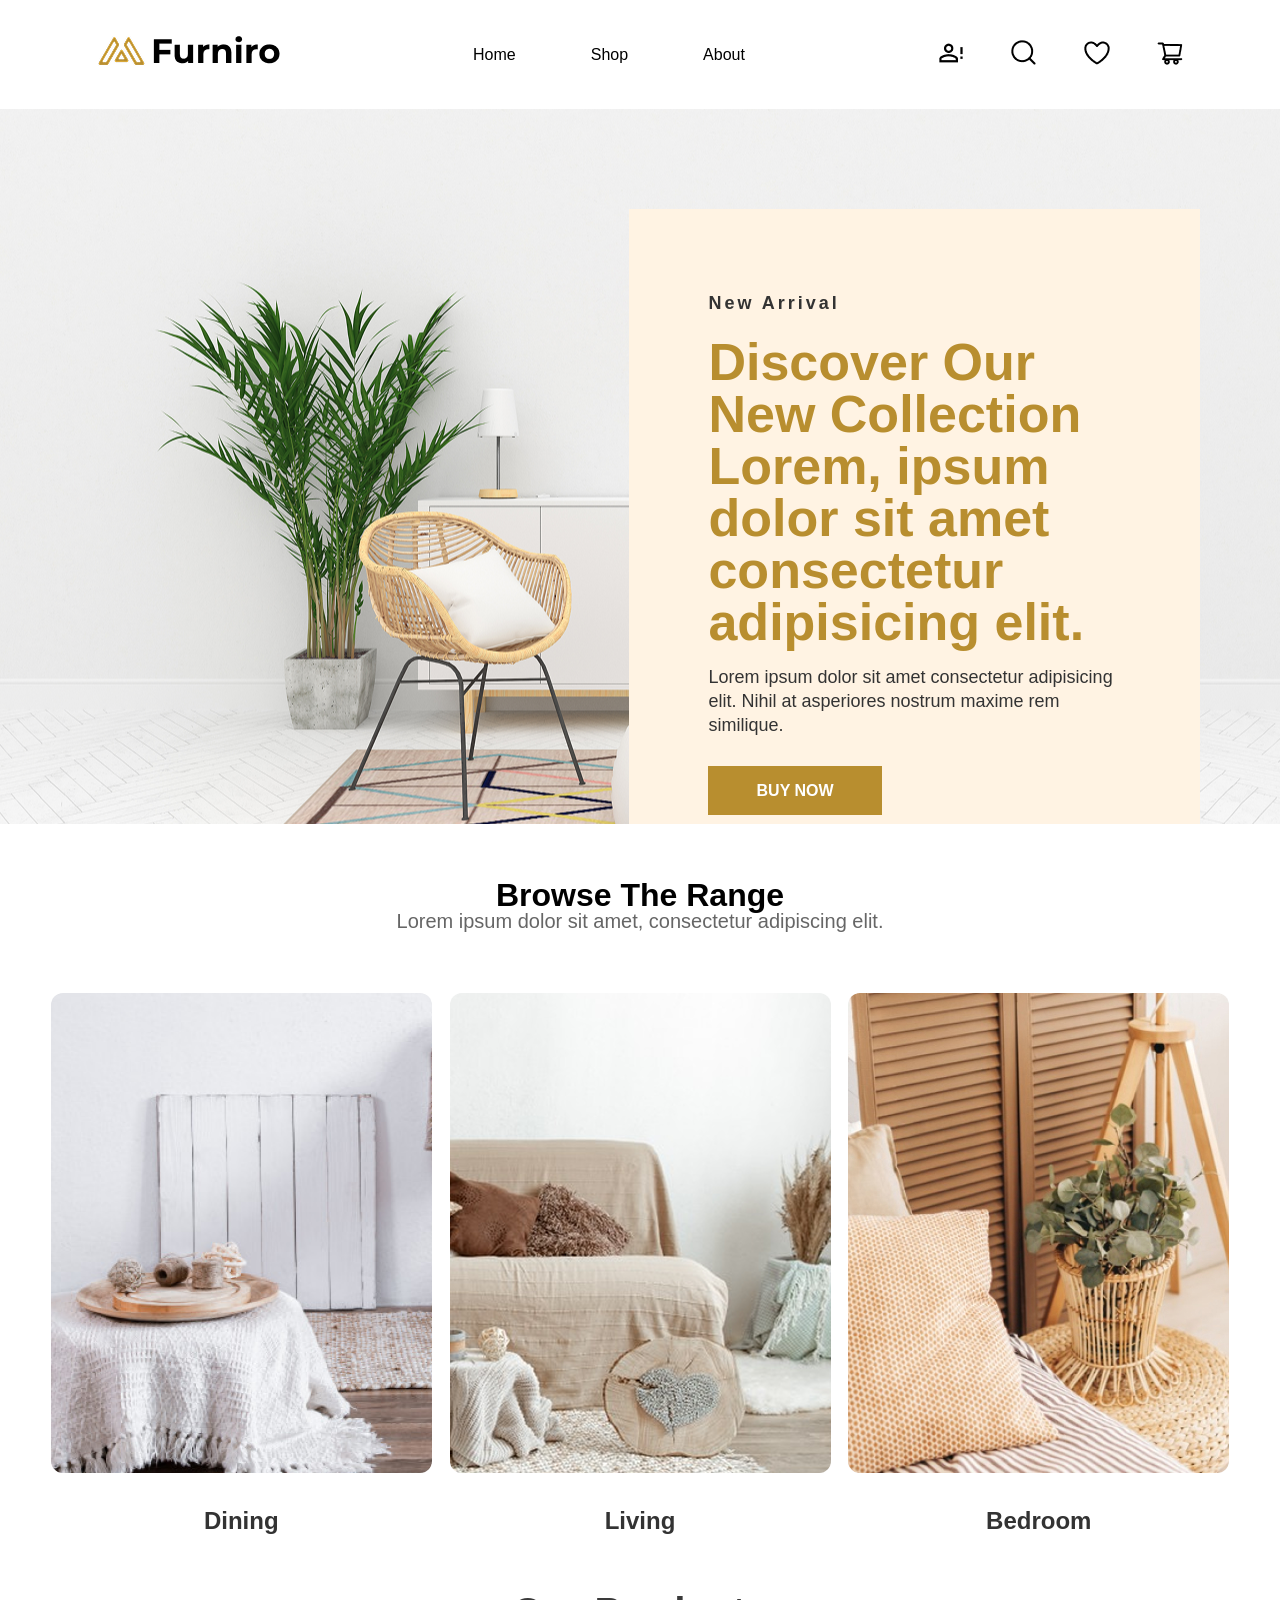
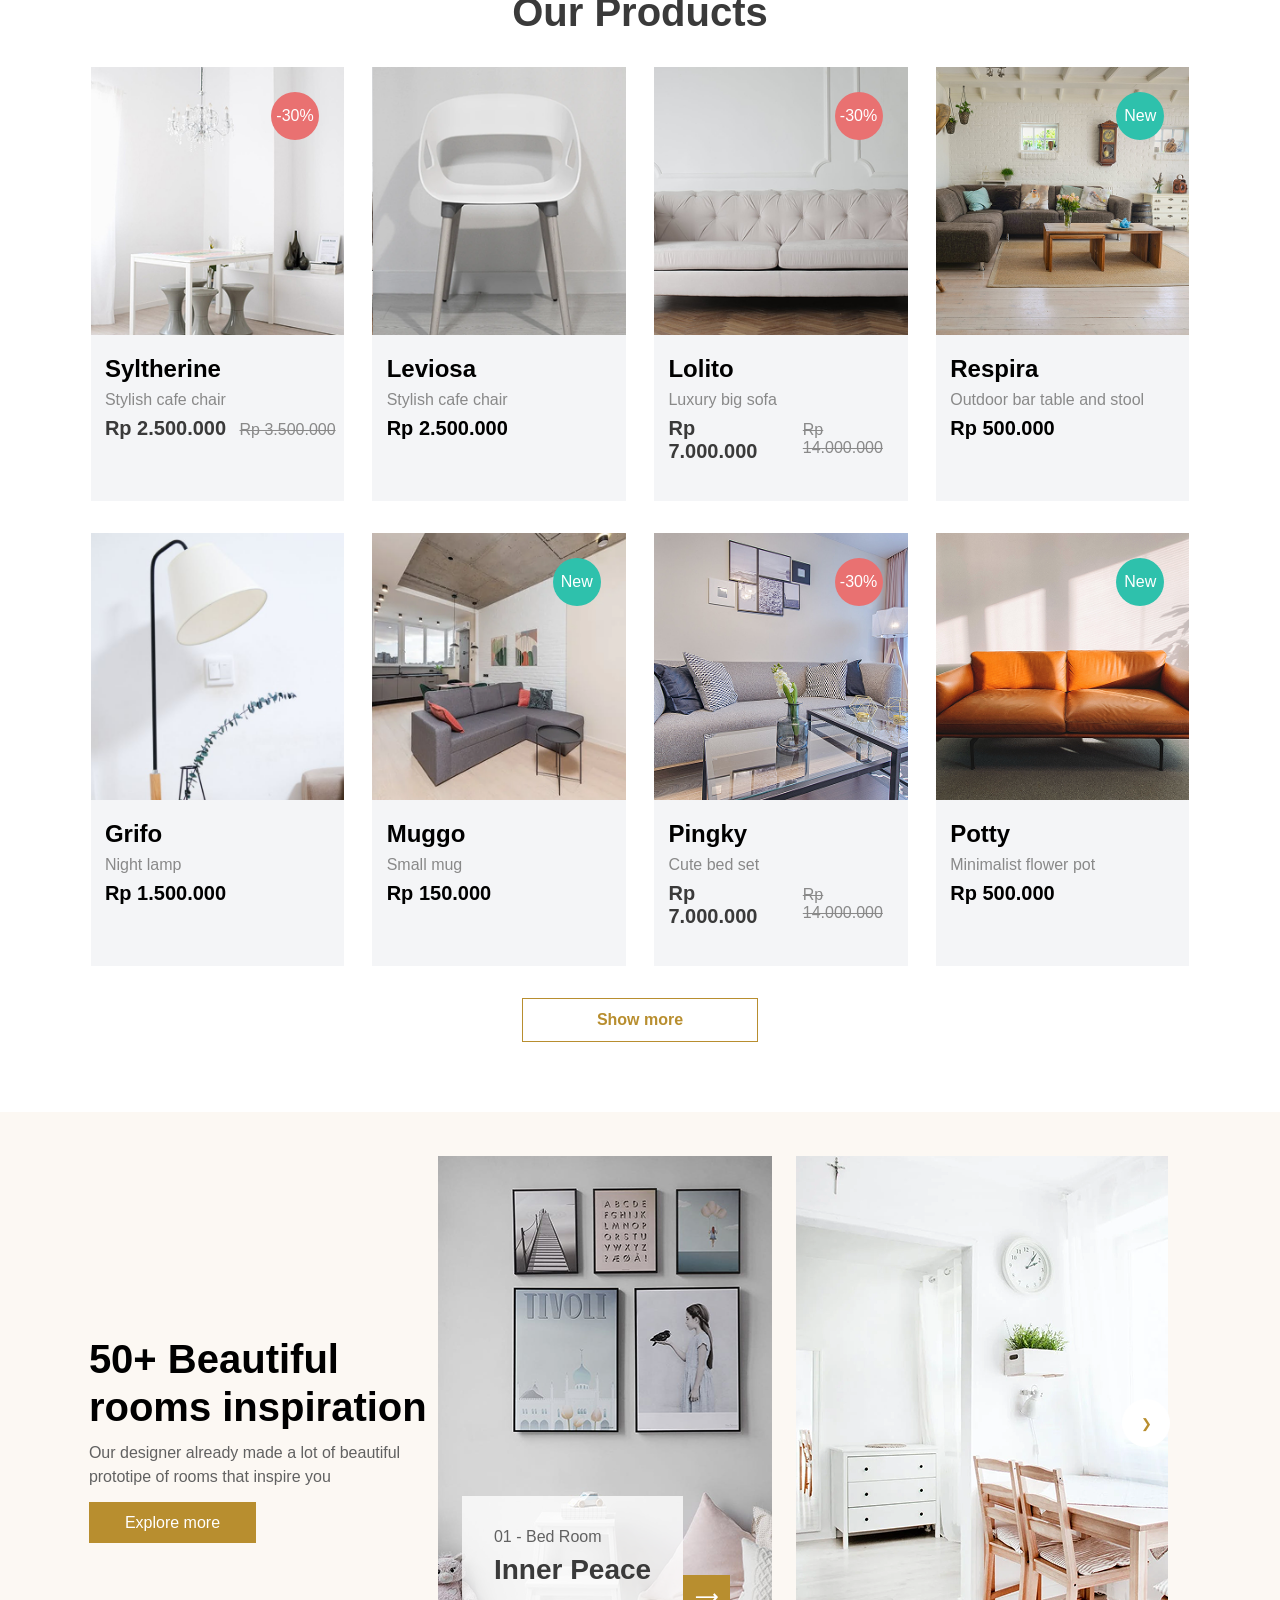
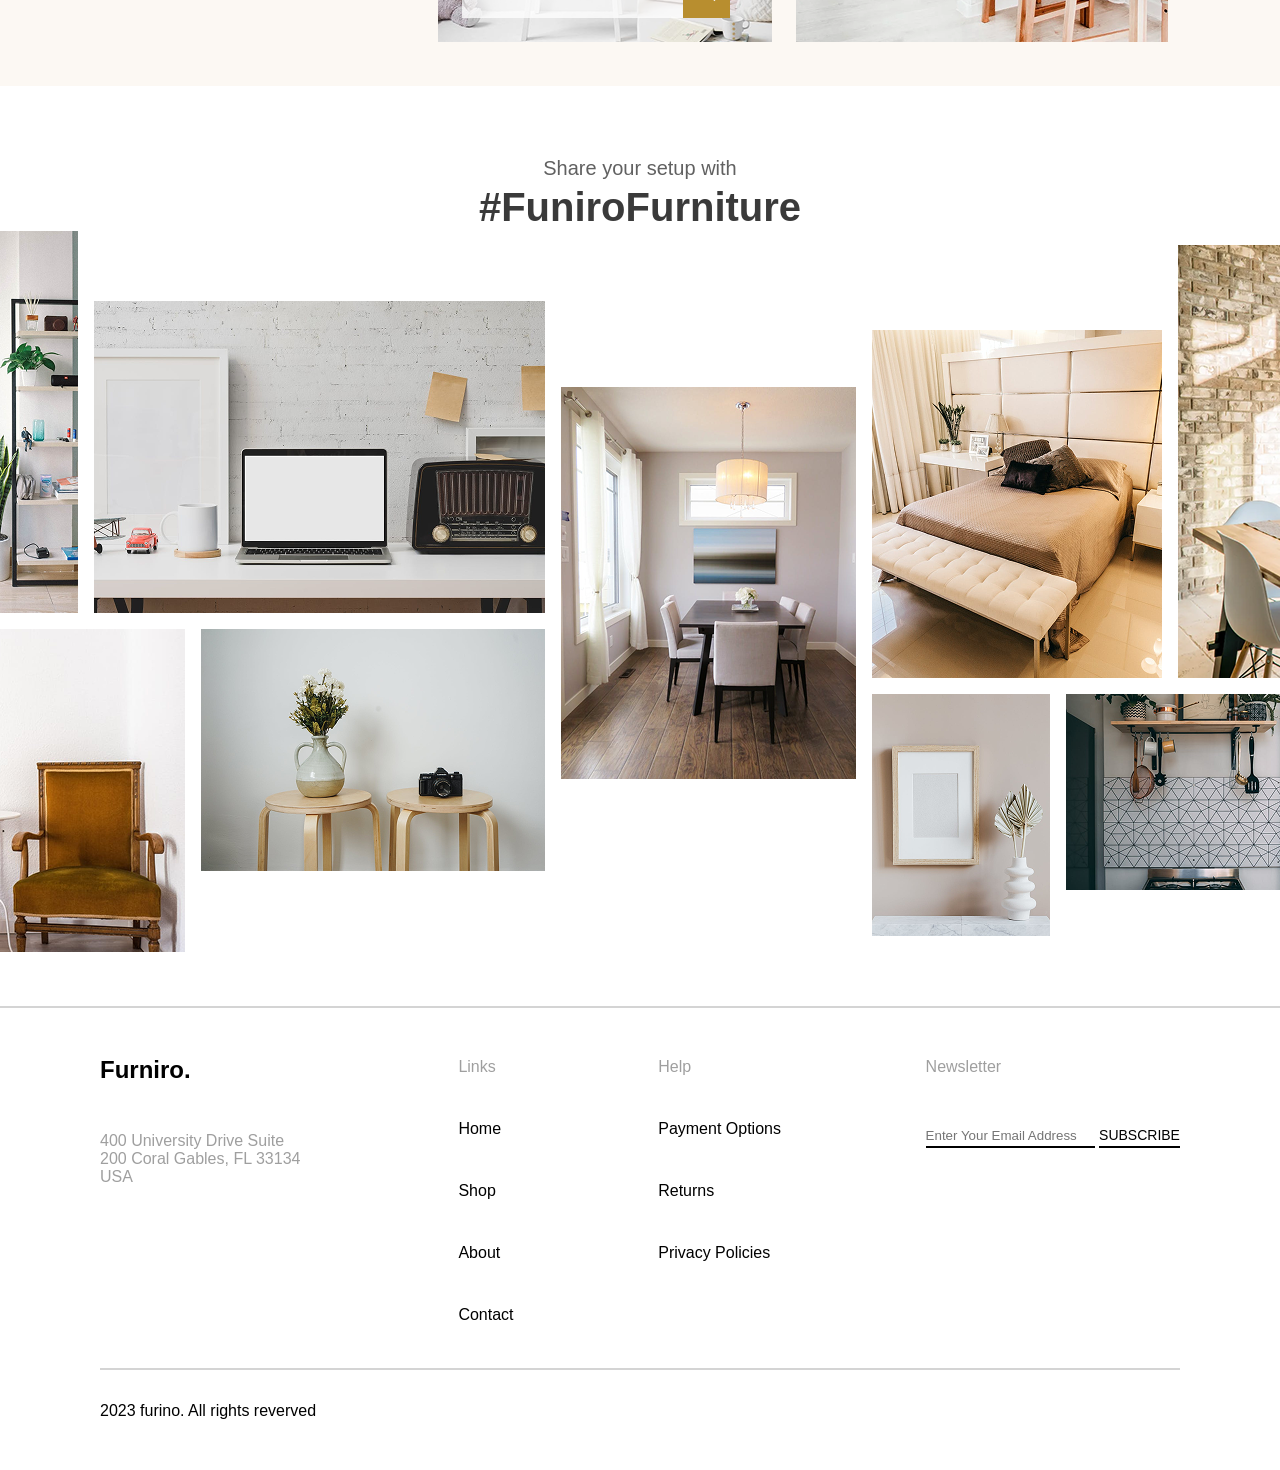
==== commit fb6d639b: "Add SCSS" ====
--- a/index.html
+++ b/index.html
@@ -96,16 +96,28 @@
         <h3>Our Products</h3>
         <div class="products__types">
           <div class="products__options products__options--changed-price">
+            <div class="action-buttons">
+              <a>Add to a cart</a>
+              <div class="action-buttons__options">
+                <span
+                  ><button>
+                    <img src="./pictures/share.png" />Share
+                  </button></span
+                >
+                <span
+                  ><button>
+                    <img src="./pictures/compare.png" />Compare
+                  </button></span
+                >
+                <span
+                  ><button><img src="./pictures/like.png" />Like</button></span
+                >
+              </div>
+            </div>
             <span class="sale-30">-30%</span>
             <a href="#">
               <img src="./pictures/products-syltherine.jpg" alt="cafe-chairs" />
             </a>
-            <div class="action-buttons">
-              <button>Add to cart</button>
-              <button>Share</button>
-              <button>Compare</button>
-              <button>Like</button>
-            </div>
             <div class="products__options-info">
               <h4>Syltherine</h4>
               <p>Stylish cafe chair</p>
@@ -116,15 +128,27 @@
             </div>
           </div>
           <div class="products__options">
+            <div class="action-buttons">
+              <a>Add to a cart</a>
+              <div class="action-buttons__options">
+                <span
+                  ><button>
+                    <img src="./pictures/share.png" />Share
+                  </button></span
+                >
+                <span
+                  ><button>
+                    <img src="./pictures/compare.png" />Compare
+                  </button></span
+                >
+                <span
+                  ><button><img src="./pictures/like.png" />Like</button></span
+                >
+              </div>
+            </div>
             <a href="#">
               <img src="./pictures/products-leviosa.png" alt="cafe-chair" />
             </a>
-            <div class="action-buttons">
-              <button>Add to cart</button>
-              <button>Share</button>
-              <button>Compare</button>
-              <button>Like</button>
-            </div>
             <div class="products__options-info">
               <h4>Leviosa</h4>
               <ul>
@@ -134,16 +158,28 @@
             </div>
           </div>
           <div class="products__options products__options--changed-price">
+            <div class="action-buttons">
+              <a>Add to a cart</a>
+              <div class="action-buttons__options">
+                <span
+                  ><button>
+                    <img src="./pictures/share.png" />Share
+                  </button></span
+                >
+                <span
+                  ><button>
+                    <img src="./pictures/compare.png" />Compare
+                  </button></span
+                >
+                <span
+                  ><button><img src="./pictures/like.png" />Like</button></span
+                >
+              </div>
+            </div>
             <span class="sale-30">-30%</span>
             <a href="#">
               <img src="./pictures/products-lolito.png" alt="beige-sofa" />
             </a>
-            <div class="action-buttons">
-              <button>Add to cart</button>
-              <button>Share</button>
-              <button>Compare</button>
-              <button>Like</button>
-            </div>
             <div class="products__options-info">
               <h4>Lolito</h4>
               <p>Luxury big sofa</p>
@@ -154,16 +190,28 @@
             </div>
           </div>
           <div class="products__options">
+            <div class="action-buttons">
+              <a>Add to a cart</a>
+              <div class="action-buttons__options">
+                <span
+                  ><button>
+                    <img src="./pictures/share.png" />Share
+                  </button></span
+                >
+                <span
+                  ><button>
+                    <img src="./pictures/compare.png" />Compare
+                  </button></span
+                >
+                <span
+                  ><button><img src="./pictures/like.png" />Like</button></span
+                >
+              </div>
+            </div>
             <span class="sale-new">New</span>
             <a href="#">
               <img src="./pictures/products-respira.png" class="brown-sofa" />
             </a>
-            <div class="action-buttons">
-              <button>Add to cart</button>
-              <button>Share</button>
-              <button>Compare</button>
-              <button>Like</button>
-            </div>
             <div class="products__options-info">
               <h4>Respira</h4>
               <ul>
@@ -173,15 +221,27 @@
             </div>
           </div>
           <div class="products__options">
+            <div class="action-buttons">
+              <a>Add to a cart</a>
+              <div class="action-buttons__options">
+                <span
+                  ><button>
+                    <img src="./pictures/share.png" />Share
+                  </button></span
+                >
+                <span
+                  ><button>
+                    <img src="./pictures/compare.png" />Compare
+                  </button></span
+                >
+                <span
+                  ><button><img src="./pictures/like.png" />Like</button></span
+                >
+              </div>
+            </div>
             <a href="#">
               <img src="./pictures/products-grifo.png" alt="Night-lamp" />
             </a>
-            <div class="action-buttons">
-              <button>Add to cart</button>
-              <button>Share</button>
-              <button>Compare</button>
-              <button>Like</button>
-            </div>
             <div class="products__options-info">
               <h4>Grifo</h4>
               <ul>
@@ -191,16 +251,28 @@
             </div>
           </div>
           <div class="products__options">
+            <div class="action-buttons">
+              <a>Add to a cart</a>
+              <div class="action-buttons__options">
+                <span
+                  ><button>
+                    <img src="./pictures/share.png" />Share
+                  </button></span
+                >
+                <span
+                  ><button>
+                    <img src="./pictures/compare.png" />Compare
+                  </button></span
+                >
+                <span
+                  ><button><img src="./pictures/like.png" />Like</button></span
+                >
+              </div>
+            </div>
             <span class="sale-new">New</span>
             <a href="#">
               <img src="./pictures/products-muggo.png" alt="Dark-sofa" />
             </a>
-            <div class="action-buttons">
-              <button>Add to cart</button>
-              <button>Share</button>
-              <button>Compare</button>
-              <button>Like</button>
-            </div>
             <div class="products__options-info">
               <h4>Muggo</h4>
               <ul>
@@ -210,16 +282,28 @@
             </div>
           </div>
           <div class="products__options products__options--changed-price">
+            <div class="action-buttons">
+              <a>Add to a cart</a>
+              <div class="action-buttons__options">
+                <span
+                  ><button>
+                    <img src="./pictures/share.png" />Share
+                  </button></span
+                >
+                <span
+                  ><button>
+                    <img src="./pictures/compare.png" />Compare
+                  </button></span
+                >
+                <span
+                  ><button><img src="./pictures/like.png" />Like</button></span
+                >
+              </div>
+            </div>
             <span class="sale-30">-30%</span>
             <a href="#">
               <img src="./pictures/products-pingky.png" alt="gray-sofa" />
             </a>
-            <div class="action-buttons">
-              <button>Add to cart</button>
-              <button>Share</button>
-              <button>Compare</button>
-              <button>Like</button>
-            </div>
             <div class="products__options-info">
               <h4>Pingky</h4>
               <p>Cute bed set</p>
@@ -230,16 +314,26 @@
             </div>
           </div>
           <div class="products__options">
+            <div class="action-buttons">
+              <a>Add to a cart</a>
+              <div class="action-buttons__options">
+                <span
+                  ><button><img src="./pictures/share.png" />Share</button>
+                </span>
+                <span
+                  ><button>
+                    <img src="./pictures/compare.png" />Compare
+                  </button></span
+                >
+                <span>
+                  <button><img src="./pictures/like.png" />Like</button></span
+                >
+              </div>
+            </div>
             <span class="sale-new">New</span>
             <a href="#">
               <img src="./pictures/products-potty.png" alt="orange-sofa" />
             </a>
-            <div class="action-buttons">
-              <button>Add to cart</button>
-              <button>Share</button>
-              <button>Compare</button>
-              <button>Like</button>
-            </div>
             <div class="products__options-info">
               <h4>Potty</h4>
               <ul>
@@ -249,7 +343,7 @@
             </div>
           </div>
         </div>
-        <a href="#" class="show-more">Show more</a>
+        <span class="center"><a href="#" class="show-more">Show more</a></span>
       </section>
       <section class="inspirations">
         <div class="inspirations__info">
@@ -265,40 +359,47 @@
             <p>01 - Bed Room</p>
             <h4>Inner Peace</h4>
           </div>
-        </div>
-        <span>&#10230;</span>
+          <span><a href="#"> &#10230;</a></span>
+        </div>
         <img src="./pictures/inspiration-diningroom.png" />
+        <span class="Next"><button class="Next">&#10095;</button></span>
       </section>
       <section class="furniture">
         <div class="furniture__info">
           <p>Share your setup with</p>
           <h3>#FuniroFurniture</h3>
         </div>
+        <img src="./pictures/furniture-background.png" />
       </section>
     </main>
     <footer>
-      <div class="footer-info">
-        400 University Drive Suite 200 Coral Gables,FL 33134 USA
+      <div class="footer-up">
+        <div class="footer-info">
+          <h2>Furniro.</h2>
+          <p>400 University Drive Suite 200 Coral Gables, FL 33134 USA</p>
+        </div>
+        <div class="links">
+          <div class="link-name"><a href="#">Links</a></div>
+          <div class="link"><a href="#">Home</a></div>
+          <div class="link"><a href="#">Shop</a></div>
+          <div class="link"><a href="#">About</a></div>
+          <div class="link"><a href="#">Contact</a></div>
+        </div>
+        <div class="links">
+          <div class="link-name"><a href="#">Help</a></div>
+          <div class="link"><a href="#">Payment Options</a></div>
+          <div class="link"><a href="#">Returns</a></div>
+          <div class="link"><a href="#">Privacy Policies</a></div>
+        </div>
+        <div class="newsletter">
+          <p>Newsletter</p>
+          <input type="email" placeholder="Enter Your Email Address" />
+          <button>SUBSCRIBE</button>
+        </div>
       </div>
-      <ul class="links">
-        <li></li>
-        <li><a href="#"></a></li>
-        <li><a href="#"></a></li>
-        <li><a href="#"></a></li>
-        <li><a href="#"></a></li>
-      </ul>
-      <ul class="consumer-options">
-        <li></li>
-        <li><a href="#"></a></li>
-        <li><a href="#"></a></li>
-        <li><a href="#"></a></li>
-      </ul>
-      <div class="newsletter">
-        <p>Newsletter</p>
-        <input type="email" placeholder="Enter Your Email Address" />
-        <button>SUBSCRIBE</button>
+      <div class="footer-lower">
+        <p>2023 furino. All rights reverved</p>
       </div>
-      <p>2023 furino. All rights reverved</p>
     </footer>
   </body>
 </html>
--- a/css/main.css
+++ b/css/main.css
@@ -1,4 +1,3 @@
-@charset "UTF-8";
 /* @function percent-promo($px, $base: 643) {
   @return ($px/$base) * 100%;
 }
@@ -20,23 +19,24 @@
   justify-content: space-around;
   flex-wrap: wrap;
   align-items: center;
-  padding: 30px 0px 30px 0px;
-}
-
-.header_navbar___list {
+  padding: 1.875rem 0;
+}
+
+.header__navbar__list {
   display: flex;
   justify-content: space-between;
   align-items: center;
   flex-wrap: wrap;
 }
-.header_navbar___list li {
-  margin-right: 75px;
-}
-.header_navbar___list li:nth-child(3) {
+.header__navbar__list li {
+  margin-right: 4.6875rem;
+}
+.header__navbar__list li:nth-child(3) {
   margin-right: 0;
 }
-.header_navbar___list li a {
+.header__navbar__list li a {
   font-size: 16px;
+  line-height: 1;
   font-weight: 500;
   color: black;
 }
@@ -47,7 +47,7 @@
 }
 .costumer-links li {
   justify-content: space-between;
-  margin-right: 45px;
+  margin-right: 2.8125rem;
 }
 .costumer-links li:nth-child(4) {
   margin-right: 0;
@@ -55,14 +55,8 @@
 
 .page-promo {
   width: 100%;
-  height: 715px;
-  /* background-image: url(/pictures/page-promo-background.png);
-  background-size: cover;
-  background-position: center;
-  background-repeat: no-repeat; */
-  /* background: url(../pictures/page-promo-background.png) no-repeat center center;
-  background-size: cover; */
-  padding: calc(10.625px * 1%) calc(4.0277777778px * 1%) calc(8.0555555556px * 1%) calc(51.3194444444px * 1%);
+  min-height: 44.6875rem;
+  padding: 10.625% 4.0277777778% 8.0555555556% 51.3194444444%;
   overflow: hidden;
   position: relative;
 }
@@ -77,95 +71,105 @@
   transform: translate(-50%, -50%);
 }
 .page-promo__info {
-  width: 44.6527777778%;
-  padding: 9.6423017107% 6.2208398134% 6.2208398134% 6.2208398134%;
+  max-width: 44.6527777778%;
+  padding: 3.875rem 6.2208398134% 2.5rem 6.2208398134%;
   background-color: #fff3e3;
   text-align: left;
   position: absolute;
   z-index: 3;
-  top: 9.6423017107%;
+  top: 13.9954853273%;
   right: 6.2208398134%;
 }
 .page-promo__info h2 {
-  font-size: 52px;
+  font-size: 3.25rem;
+  line-height: 1;
   color: #b88e2f;
-}
-.page-promo__info a {
+  margin-bottom: 1.0625rem;
+}
+.page-promo a {
   width: 34.5256609642%;
   background-color: #b88e2f;
   padding: 3.8880248834% 11.6640746501%;
   color: #fff;
   font-weight: bold;
   font-size: 16px;
-}
-
-.page-promo_info-title {
-  font-size: 18px;
-  letter-spacing: 3px;
+  line-height: 1;
+}
+
+.page-promo__info-title {
+  font-size: 1.125rem;
+  line-height: 3.6111111111;
+  letter-spacing: 0.1875rem;
   color: #333333;
   font-weight: 600;
 }
 
-.page-promo_info-text {
-  font-size: 18px;
+.page-promo__info-text {
+  font-size: 1.125rem;
+  line-height: 1.3333333333;
   color: #333333;
   font-weight: 500;
-  margin-bottom: 45px;
+  margin-bottom: 2.8125rem;
 }
 
 .range {
-  margin-top: 55px;
+  margin-top: 3.4375rem;
 }
 .range__info {
   text-align: center;
 }
 .range__info h3 {
-  font-size: 32px;
+  font-size: 2rem;
+  line-height: 1;
 }
 .range__info p {
-  font-size: 20px;
+  font-size: 1.25rem;
+  line-height: 1;
   color: #666666;
 }
 .range__rooms {
-  margin-top: 62px;
-  display: flex;
-  justify-content: center;
-  gap: calc(1.3888888889px * 1%);
+  margin-top: 3.875rem;
+  display: flex;
+  justify-content: center;
+  gap: 1.3888888889%;
+  flex-wrap: wrap;
 }
 .range__rooms-option a img {
-  border-radius: 12px;
+  border-radius: 0.75rem;
 }
 
 .option-name {
   display: block;
   text-align: center;
-  margin-top: 30px;
-  font-size: 24px;
+  margin-top: 1.875rem;
+  font-size: 1.5rem;
   font-weight: 600;
   color: #333333;
 }
 
 .products {
-  margin-top: 55px;
+  margin-top: 3.4375rem;
 }
 .products__types {
   display: flex;
   justify-content: center;
-  gap: calc(2.2222222222px * 1%);
+  gap: 2.2222222222%;
   flex-wrap: wrap;
 }
 .products h3 {
   text-align: center;
   color: #3a3a3a;
-  font-size: 40px;
+  font-size: 2.5rem;
   font-weight: 700;
-  margin-bottom: 32px;
+  margin-bottom: 2rem;
 }
 .products__options {
-  width: calc(19.7916666667px * 1%);
+  width: 19.7916666667%;
   background-color: #f4f5f7;
-  margin-bottom: 32px;
-  position: relative;
+  margin-bottom: 2rem;
+  position: relative;
+  overflow: hidden;
+  z-index: 1;
 }
 .products__options a {
   display: block;
@@ -177,26 +181,25 @@
   padding: 16px 0px 30px 5.6140350877%;
 }
 .products__options-info h4 {
-  font-size: 24px;
-  font-weight: 600;
-  margin-bottom: 8px;
+  font-size: 1.5rem;
+  font-weight: 600;
+  margin-bottom: 0.5rem;
 }
 .products__options-info ul :first-child {
-  font-size: 16px;
+  font-size: 1rem;
   font-weight: 500;
   color: #898989;
-  margin-bottom: 8px;
+  margin-bottom: 0.5rem;
 }
 .products__options-info ul :last-child {
-  font-size: 20px;
+  font-size: 1.25rem;
   font-weight: 600;
 }
 .products__options--changed-price p {
   color: #898989;
   font-weight: 500;
-  font-size: 16px; /* გადაიყვანე rem-ში, გამოიყენე ფუნქცია */
-  /* დაამატე unit less line height, გამოიყენე ფუნქცია */
-  margin-bottom: 8px;
+  font-size: 1rem;
+  margin-bottom: 0.5rem;
 }
 .products__options--changed-price ul {
   display: flex;
@@ -207,107 +210,257 @@
 }
 .products__options--changed-price ul :first-child {
   color: #3a3a3a;
-  font-size: 20px;
+  font-size: 1.25rem;
   font-weight: 600;
 }
 .products__options--changed-price ul :last-child {
   color: #898989;
-  font-size: 16px;
+  font-size: 1rem;
   text-decoration: line-through;
   font-weight: 400;
 }
+.products__options .sale-30 {
+  position: absolute;
+  top: 1.5625rem;
+  right: 1.5625rem;
+  width: 3rem;
+  height: 3rem;
+  background-color: #e97171;
+  border-radius: 50%;
+  display: flex;
+  justify-content: center;
+  align-items: center;
+  font-size: 16px;
+  color: #fff;
+  font-weight: 500;
+  z-index: 2;
+}
+.products__options .sale-new {
+  position: absolute;
+  top: 1.5625rem;
+  right: 1.5625rem;
+  width: 3rem;
+  height: 3rem;
+  background-color: #2ec1ac;
+  border-radius: 50%;
+  display: flex;
+  justify-content: center;
+  align-items: center;
+  font-size: 16px;
+  color: #fff;
+  font-weight: 500;
+  z-index: 2;
+}
 .products__options .action-buttons {
   display: none;
-}
-
-.sale-30 {
-  position: absolute;
-  top: 25px;
-  right: 25px;
-  width: 48px;
-  height: 48px;
-  background-color: #e97171;
-  border-radius: 50%;
-  display: flex;
-  justify-content: center;
-  align-items: center;
-  font-size: 16px;
-  color: #fff;
-  font-weight: 500;
-}
-
-.sale-new {
-  position: absolute;
-  top: 25px;
-  right: 25px;
-  width: 48px;
-  height: 48px;
-  background-color: #2ec1ac;
-  border-radius: 50%;
-  display: flex;
-  justify-content: center;
-  align-items: center;
-  font-size: 16px;
-  color: #fff;
-  font-weight: 500;
+  position: absolute;
+  inset: 0;
+  justify-content: center;
+  align-items: center;
+  flex-direction: column;
+  z-index: 3;
+  background-color: rgba(58, 58, 58, 0.5);
+}
+.products__options .action-buttons a {
+  font-size: 1rem;
+  color: #b88e2f;
+  padding: 0.75rem 3.25rem;
+  background-color: white;
+  margin-bottom: 1.5rem;
+  font-weight: bold;
+}
+.products__options .action-buttons__options {
+  display: flex;
+  gap: 20px;
+  justify-content: center;
+  align-items: center;
+}
+.products__options .action-buttons__options button {
+  background: none;
+  border: none;
+  color: white;
+  font-weight: bold;
+}
+.products__options .action-buttons__options button img {
+  width: 0.8125rem;
+  height: 0.8125rem;
+}
+.products__options:hover .action-buttons {
+  display: flex;
+}
+
+.center {
+  display: block;
+  text-align: center;
 }
 
 .show-more {
   display: inline-block;
-  padding: 12px 74px;
-  border: 1px solid rgb(184, 142, 47);
+  padding: 0.75rem 4.625rem;
+  border: 0.0625rem solid rgb(184, 142, 47);
   color: rgb(184, 142, 47);
-  font-size: 16px;
+  font-size: 1rem;
   font-weight: 600;
 }
 
 .inspirations {
   background-color: rgb(252, 248, 243);
-  padding: 44px 0px 44px calc(6.9444444444px * 1%);
+  padding: 2.75rem 0 2.75rem 6.9444444444%;
   text-align: left;
   display: flex;
-  margin-top: 70px;
+  margin-top: 4.375rem;
+  position: relative;
 }
 .inspirations__info {
-  margin-top: 179px;
-  width: calc(29.3055555556px * 1%);
+  margin-top: 11.1875rem;
+  max-width: 29.3055555556%;
 }
 .inspirations__info h2 {
-  font-size: 40px;
+  font-size: 2.5rem;
+  line-height: 1.2;
   font-weight: 700;
-  margin-bottom: 10px;
+  margin-bottom: 0.625rem;
 }
 .inspirations__info p {
-  font-size: 16px;
+  font-size: 1rem;
+  line-height: 1.5;
   font-weight: 500;
   color: #616161;
-  margin-bottom: 25px;
+  margin-bottom: 1.5625rem;
 }
 .inspirations__info a {
   background-color: #b88e2f;
   color: #fff;
-  padding: 12px 36px;
+  padding: 0.75rem 2.25rem;
 }
 .inspirations__bedroom {
   background-image: url(/pictures/inspiration-bedroom.png);
   position: relative;
-  width: calc(28.0555555556px * 1%);
+  width: 28.0555555556%;
+  display: flex;
+  flex-direction: column;
+  margin-right: 1.5rem;
+}
+.inspirations__bedroom span a {
+  position: absolute;
+  background-color: #b88e2f;
+  color: white;
+  font-weight: bold;
+  padding: 0.75rem;
+  bottom: 1.5rem;
+  left: 15.3125rem;
 }
 .inspirations__bedroom-info {
   background-color: rgba(255, 255, 255, 0.767);
-  padding: 32px 32px 32px 32px;
-  position: absolute;
-  bottom: 24px;
-  left: 24px;
+  padding: 2rem;
+  position: absolute;
+  bottom: 1.5rem;
+  left: 1.5rem;
 }
 .inspirations__bedroom-info p {
   color: rgb(97, 97, 97);
-  font-size: 16px;
-  font-weight: 500;
-  margin-bottom: 8px;
+  font-size: 1rem;
+  font-weight: 500;
+  margin-bottom: 0.5rem;
 }
 .inspirations__bedroom-info h4 {
-  font-size: 28px;
+  font-size: 1.75rem;
   color: rgb(58, 58, 58);
   font-weight: 600;
-}/*# sourceMappingURL=main.css.map */+}
+.inspirations .Next {
+  position: absolute;
+  right: 3.4375rem;
+  top: 50%;
+  display: flex;
+  align-items: center;
+  justify-content: center;
+}
+.inspirations .Next button {
+  width: 3rem;
+  height: 3rem;
+  color: #b88e2f;
+  background-color: white;
+  border: white;
+  border-radius: 50%;
+}
+
+.furniture {
+  text-align: center;
+  margin-top: 4.1875rem;
+  position: relative;
+}
+.furniture__info p {
+  font-size: 1.25rem;
+  color: rgb(97, 97, 97);
+  line-height: 1.5;
+}
+.furniture__info h3 {
+  font-size: 2.5rem;
+  font-weight: bold;
+  color: rgb(58, 58, 58);
+  line-height: 1.2;
+}
+
+footer {
+  padding: 3.125rem 6.25rem;
+  margin-top: 3.125rem;
+  flex-wrap: nowrap;
+  border-top: 0.125rem solid rgba(0, 0, 0, 0.17);
+}
+footer .footer-up {
+  position: relative;
+  display: flex;
+  flex-direction: row;
+  flex-wrap: wrap;
+  justify-content: space-between;
+}
+footer .footer-info {
+  max-width: 19.7916666667%;
+}
+footer .footer-info h2 {
+  font-size: 1.5rem;
+  line-height: 1;
+  margin-bottom: 3.125rem;
+}
+footer .footer-info p {
+  font-size: 1rem;
+  color: rgb(159, 159, 159);
+}
+footer .links {
+  display: grid;
+  grid-template-columns: 1fr;
+  grid-template-rows: 3.875rem 3.875rem 3.875rem 3.875rem 3.875rem;
+}
+footer .link a {
+  color: black;
+  font-size: 1rem;
+  font-weight: 500;
+}
+footer .link-name a {
+  color: rgb(159, 159, 159);
+  font-size: 1rem;
+  font-weight: 500;
+}
+footer .newsletter p {
+  font-size: 1rem;
+  color: rgb(159, 159, 159);
+  margin-bottom: 3.125rem;
+}
+footer .newsletter input {
+  border: none;
+  border-bottom: solid 0.125rem black;
+  padding-bottom: 0.1875rem;
+}
+footer .newsletter button {
+  font-size: 0.875rem;
+  font-weight: 500;
+  border: none;
+  background-color: white;
+  border-bottom: solid 0.125rem black;
+  padding-bottom: 0.1875rem;
+}
+footer .footer-lower {
+  border-top: 0.125rem solid rgba(0, 0, 0, 0.17);
+  padding-top: 2rem;
+}
